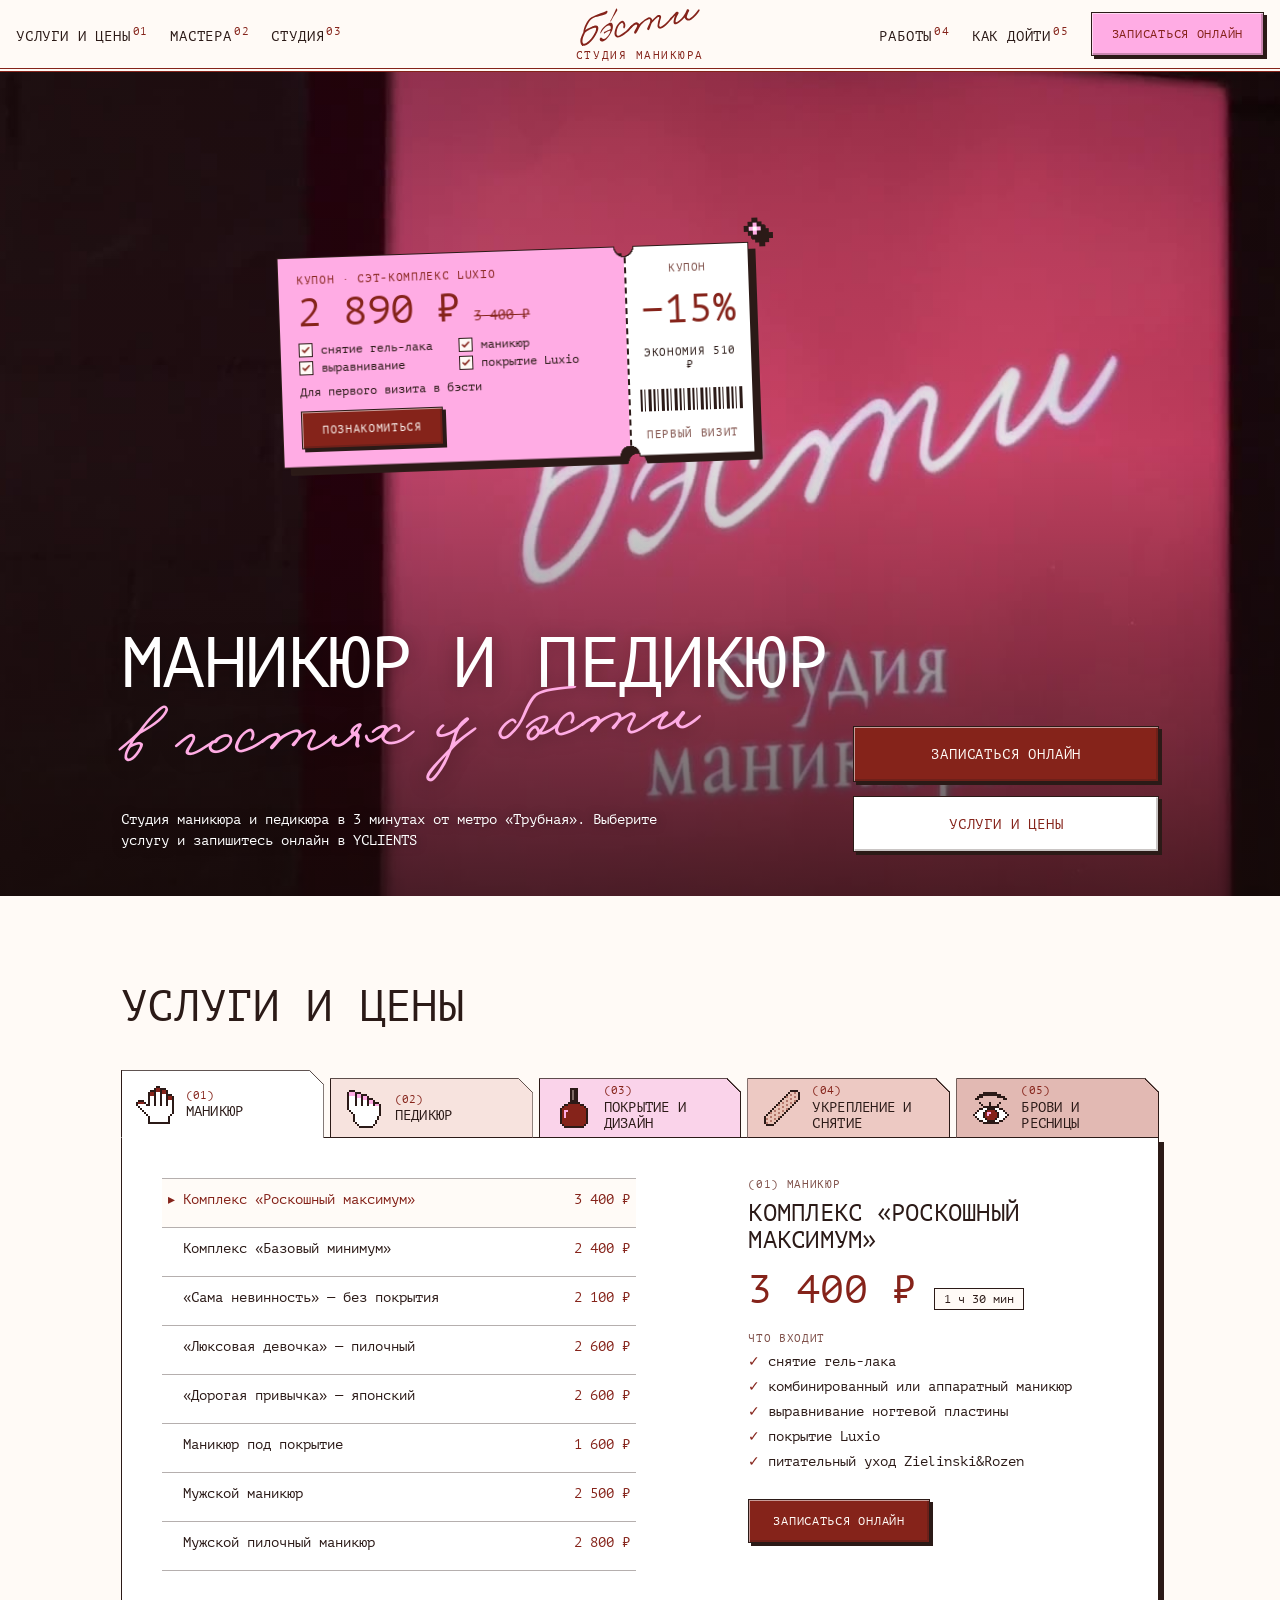
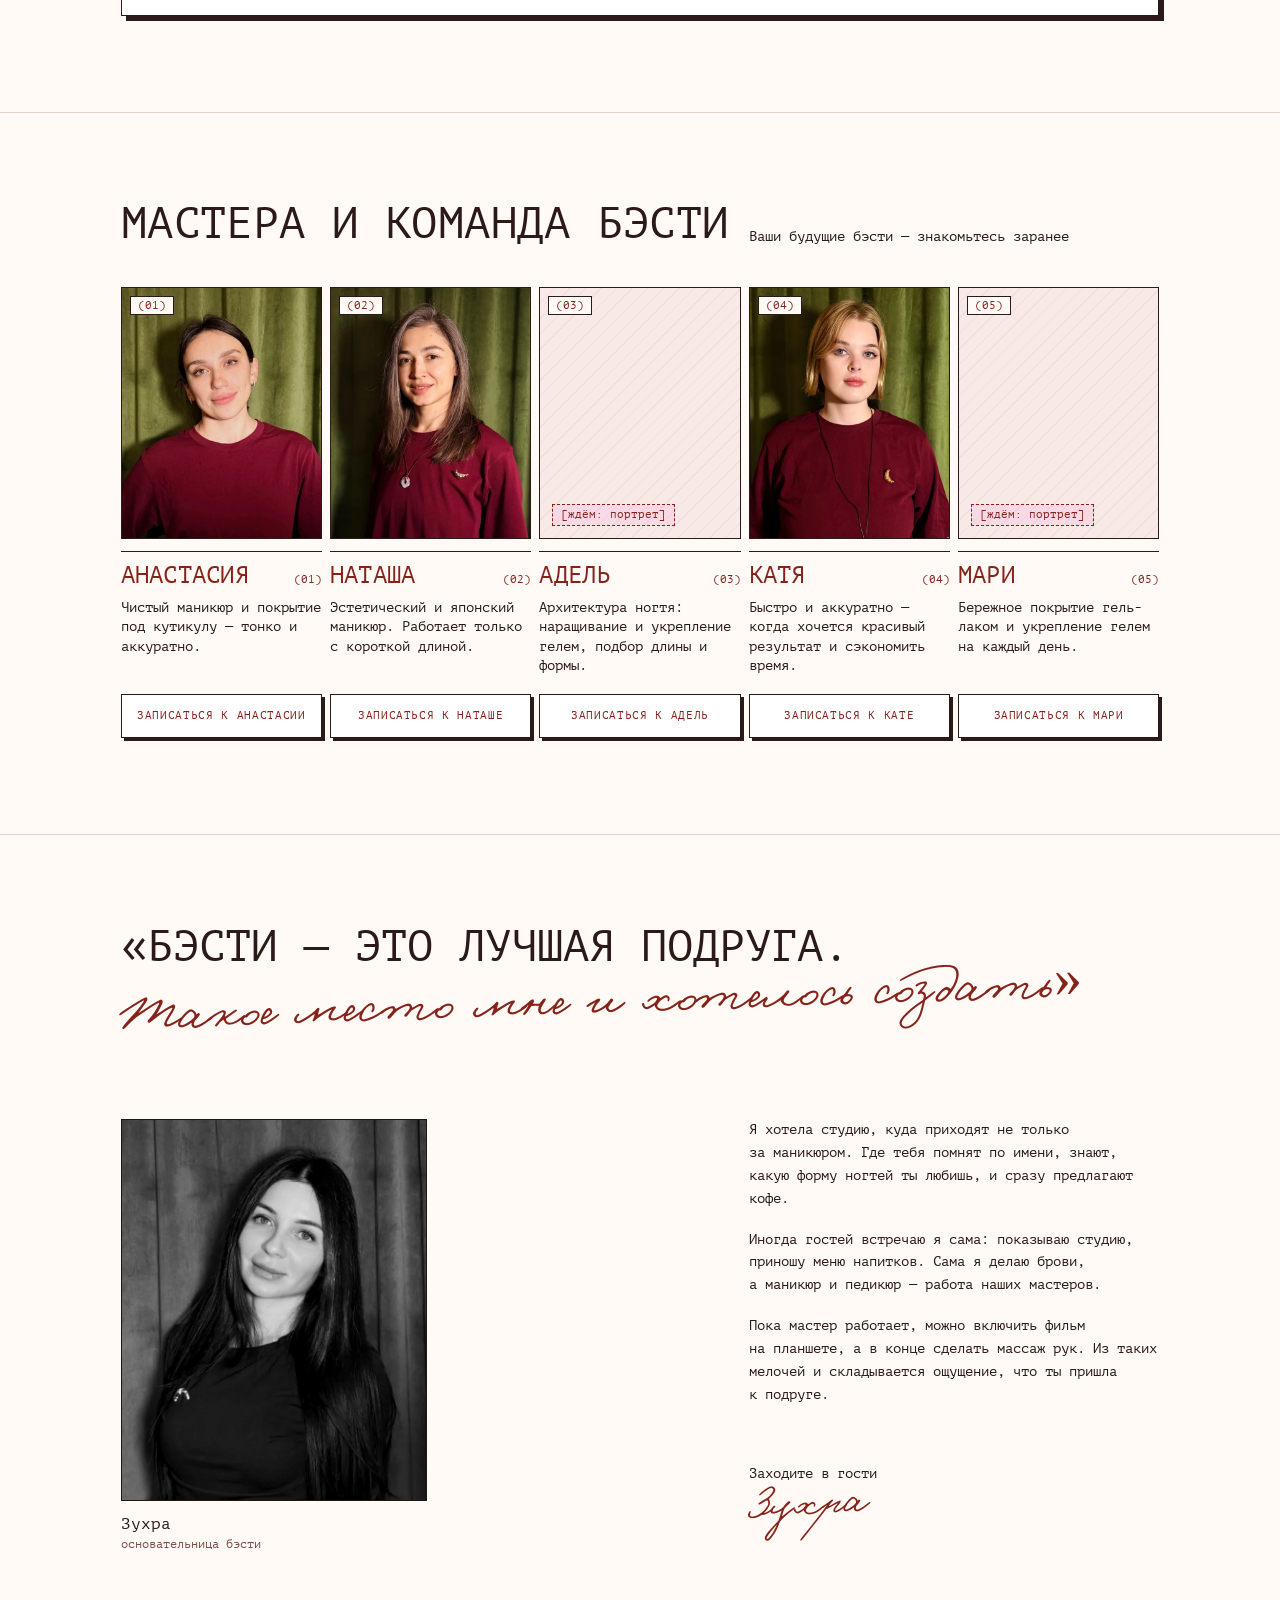
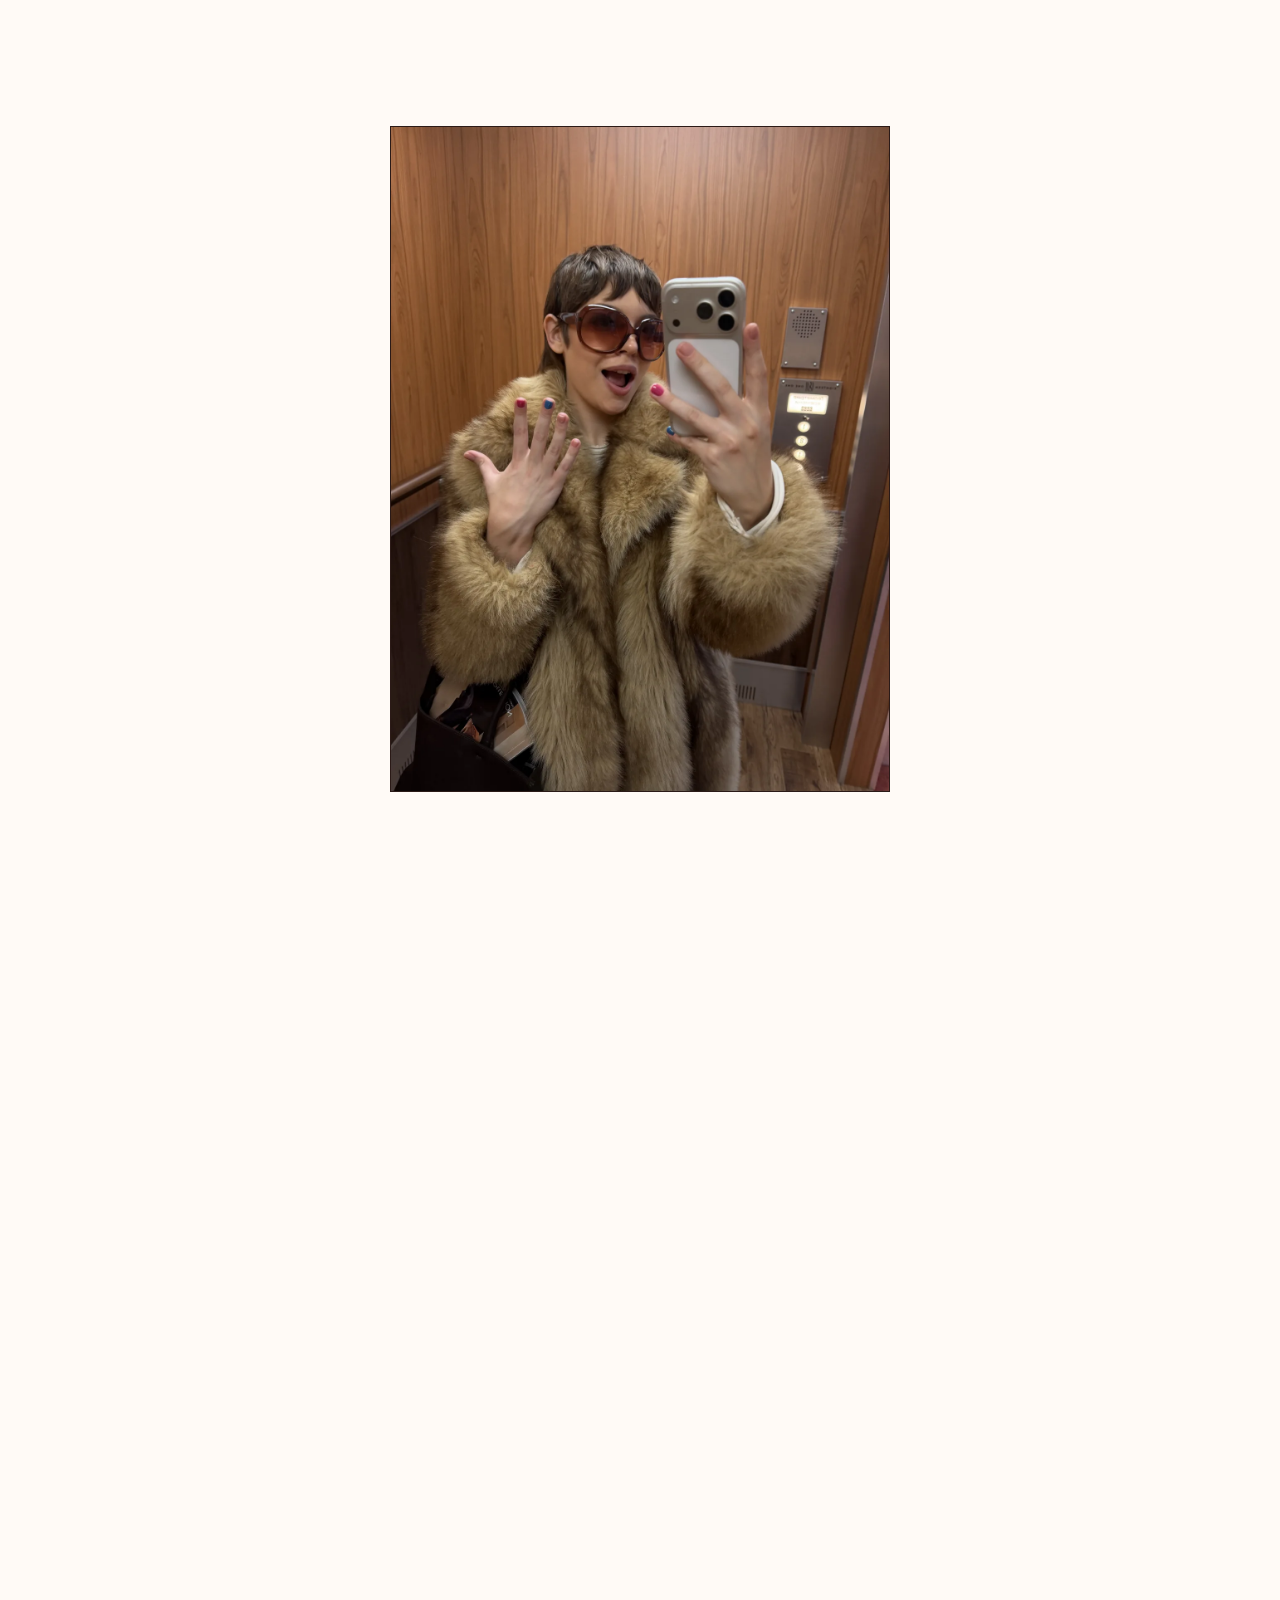
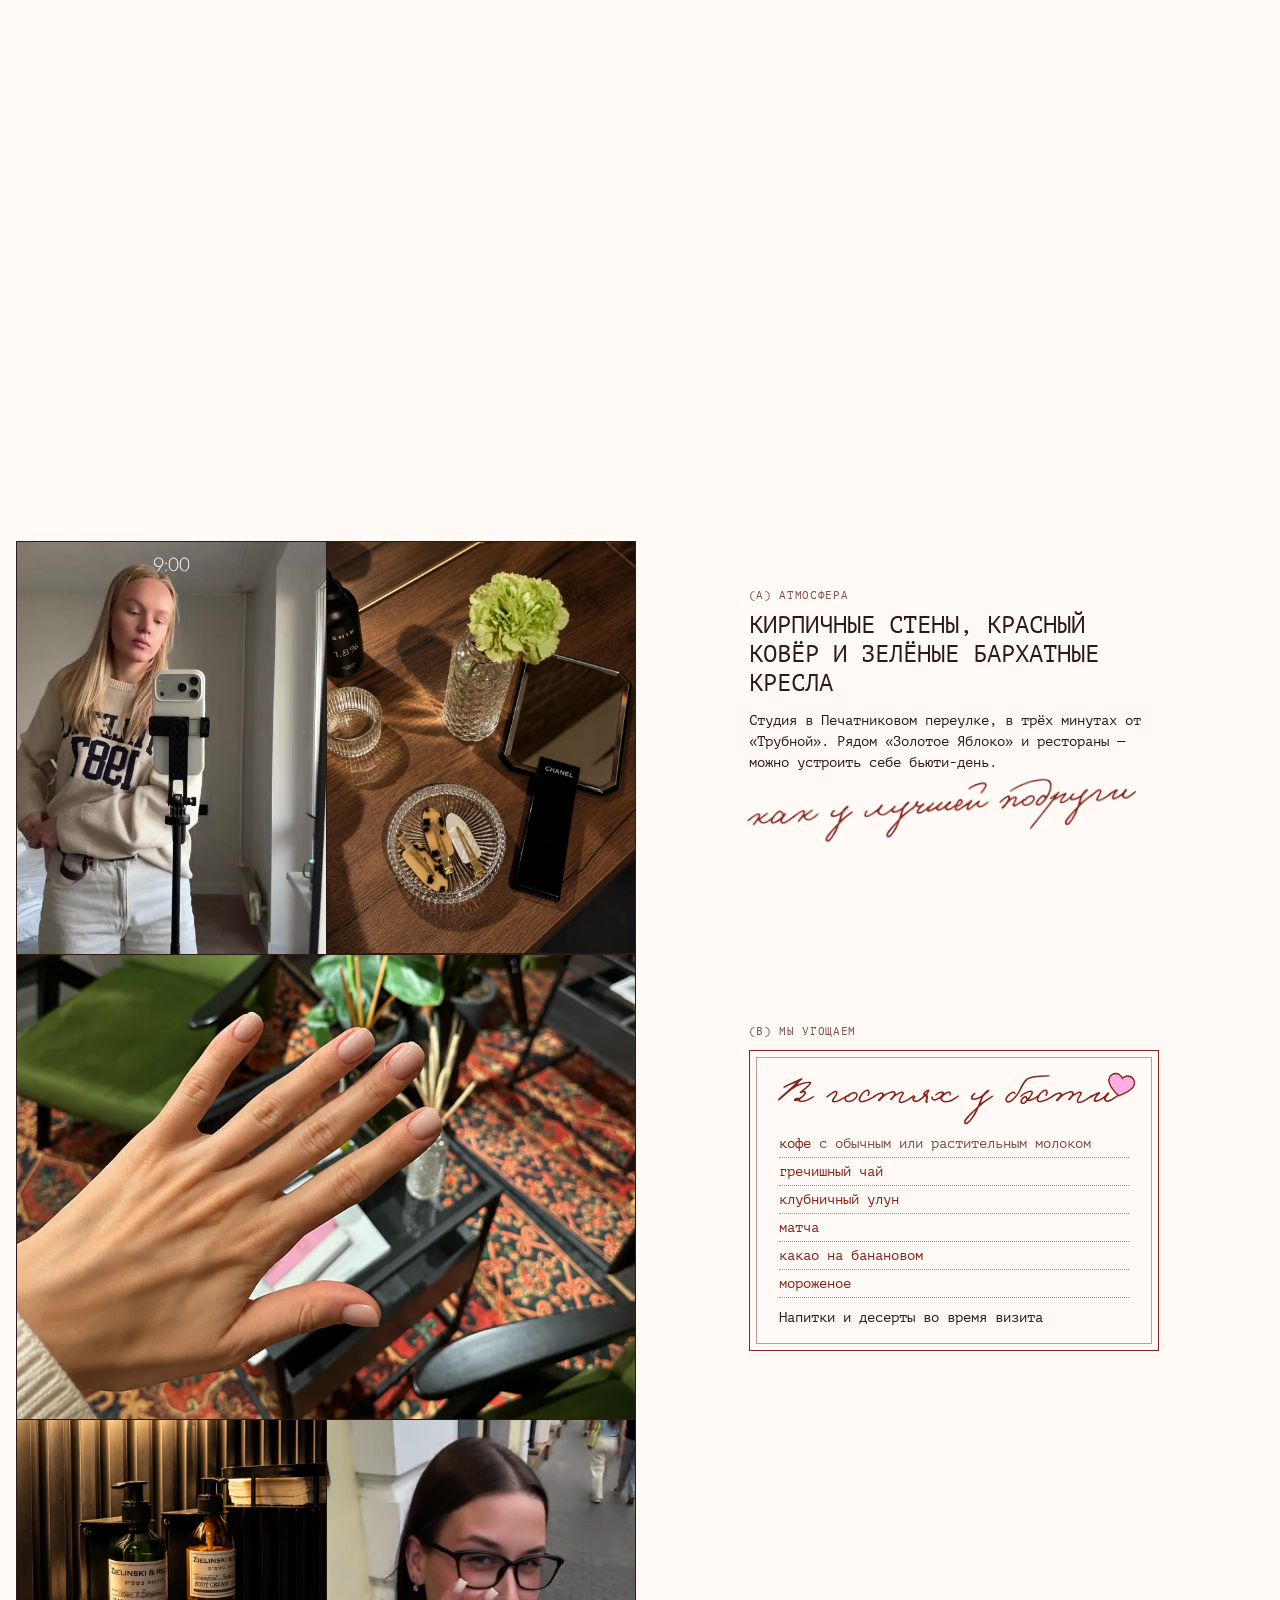
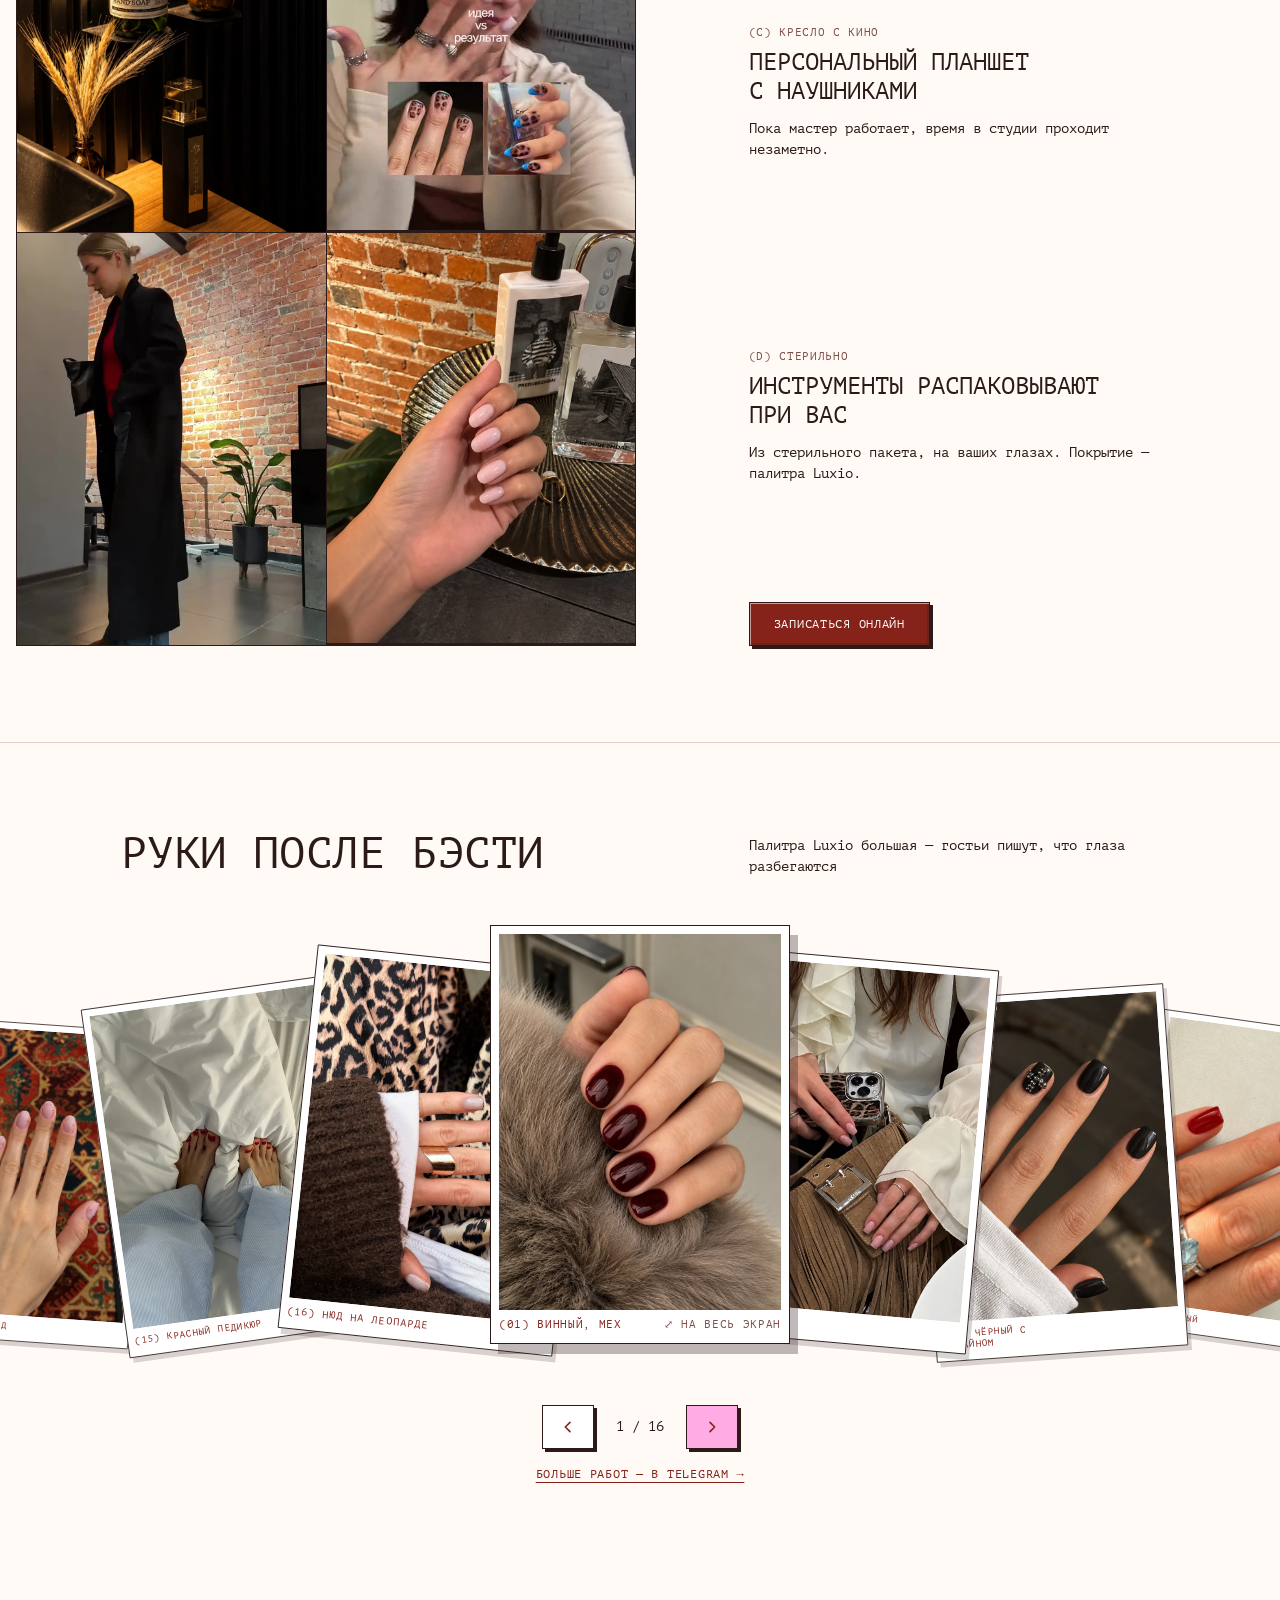
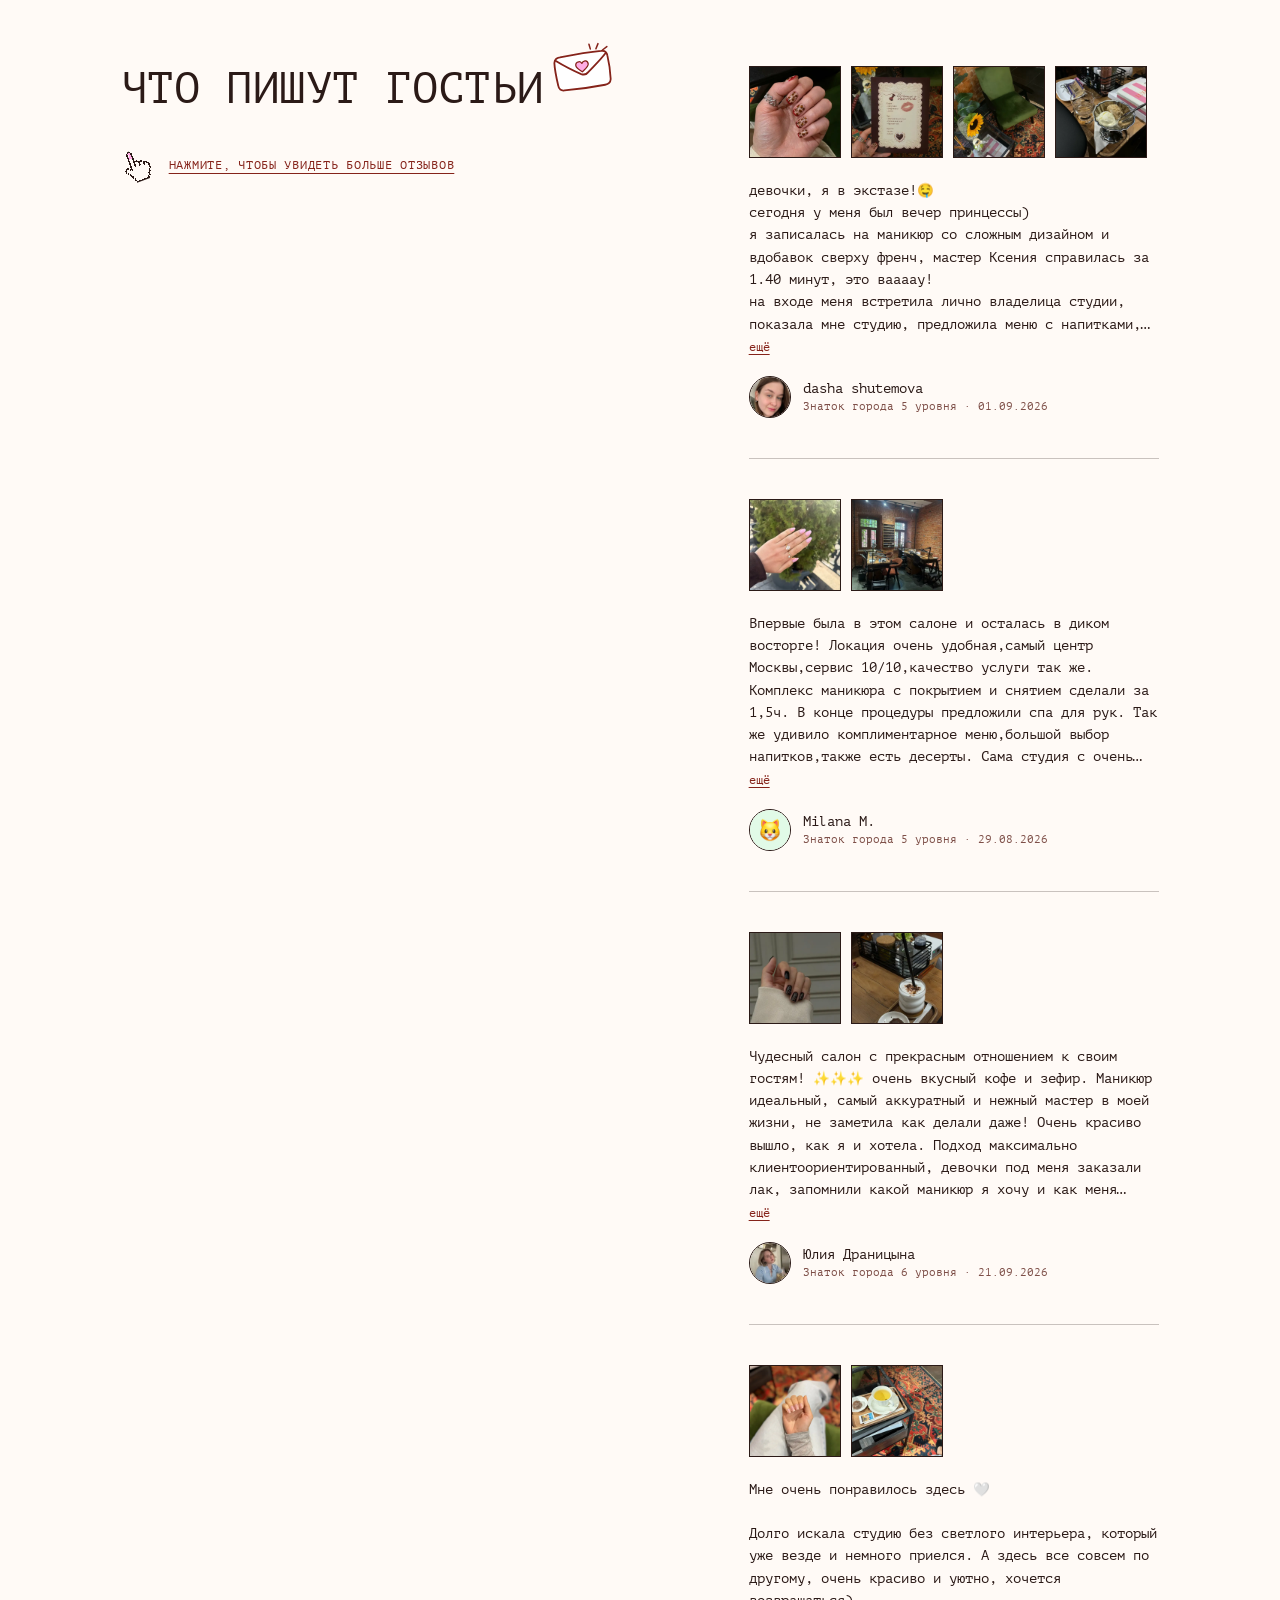
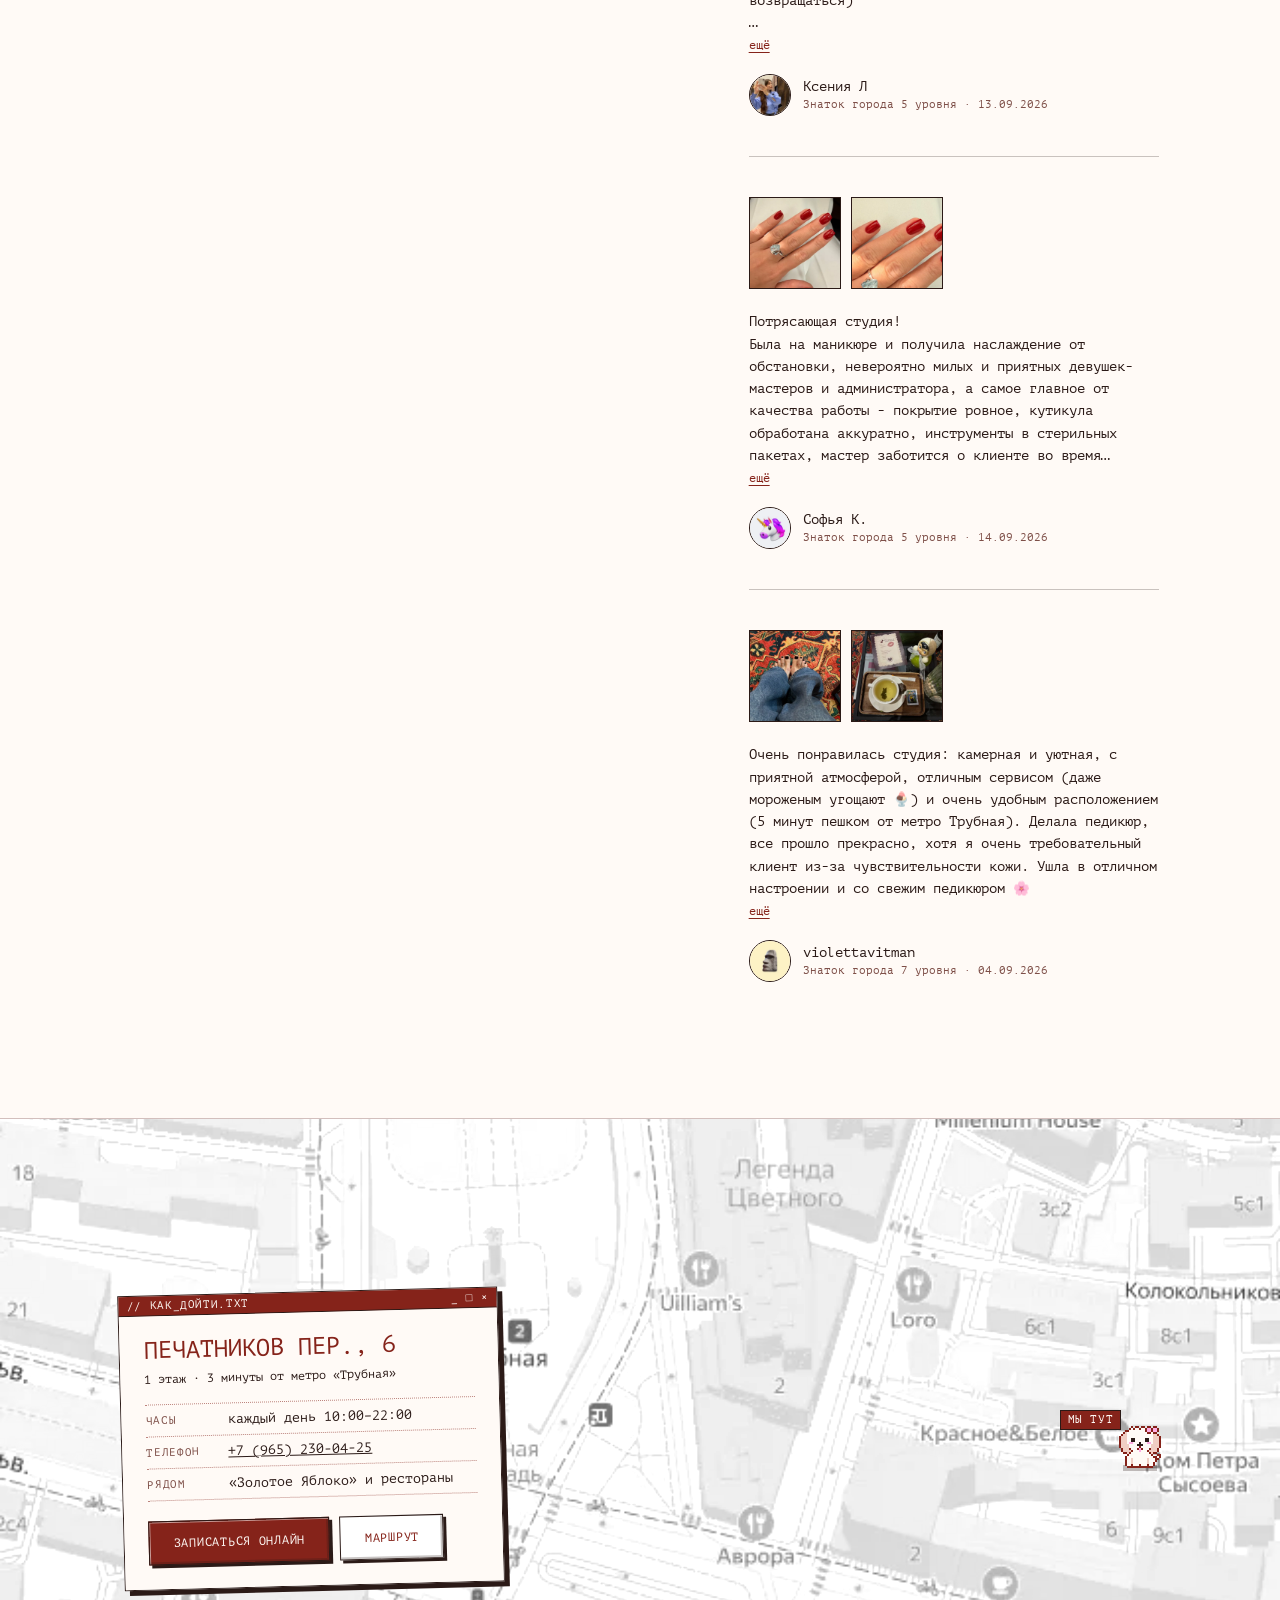
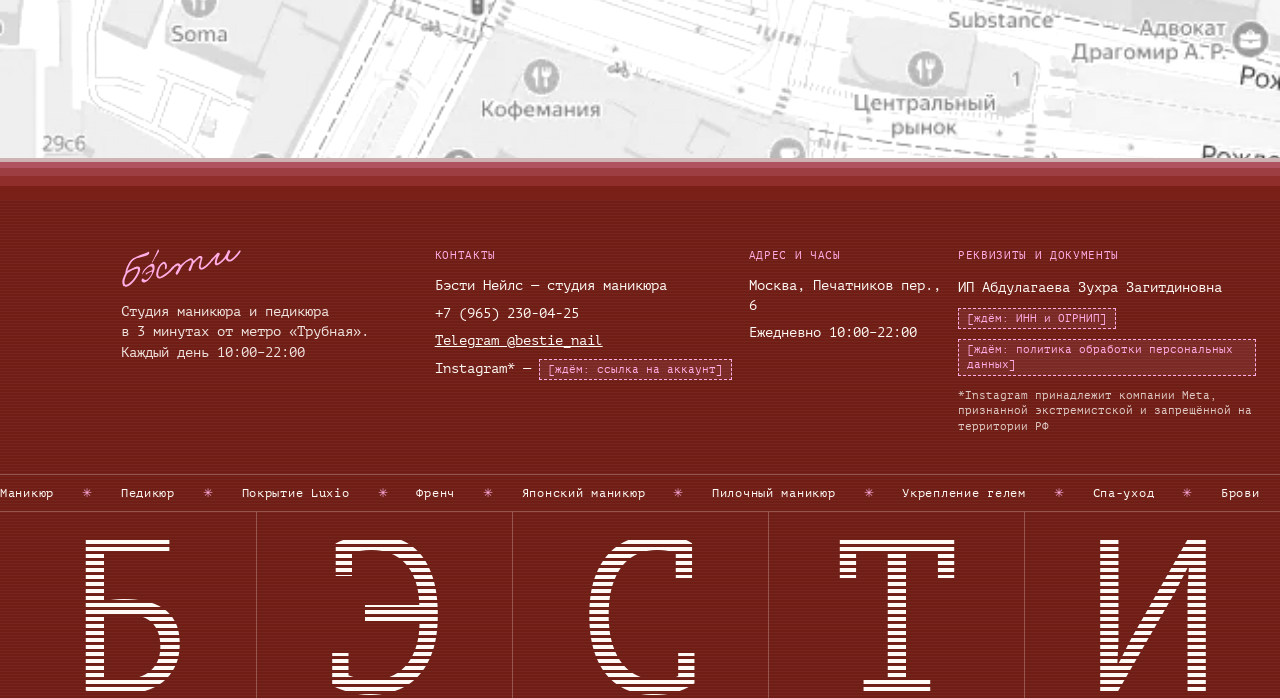
==== index.html @ 7405117d "Телефон: «В гостях у бэсти» по центру фото, без обрезки (v202611040938)" ====
<!doctype html>
<html lang="ru">
<head>
<meta charset="utf-8">
<meta name="viewport" content="width=device-width, initial-scale=1">
<title>Бэсти — студия маникюра у «Трубной»</title>
<meta name="description" content="Маникюр и педикюр в трёх минутах от метро «Трубная», Печатников пер., 6. Каждый день 10:00–22:00. Запись онлайн.">
<meta name="robots" content="noindex, nofollow">
<meta name="theme-color" content="#85231A">
<link rel="icon" href="assets/ui/logo-edinyj-bordo.svg" type="image/svg+xml">
<link rel="preload" href="fonts/pt-mono-400-cyrillic.woff2" as="font" type="font/woff2" crossorigin>
<link rel="stylesheet" href="fonts/fonts.css?v=202611040938">
<link rel="stylesheet" href="css/style.css?v=202611040938">
<link rel="stylesheet" href="css/oblozhki.css?v=202611040938">
<link rel="stylesheet" href="css/shapki.css?v=202611040938">
<link rel="stylesheet" href="css/mastera.css?v=202611040938">
<link rel="stylesheet" href="css/gosti.css?v=202611040938">
<link rel="stylesheet" href="css/raboty-otzyvy.css?v=202611040938">
</head>
<body>

<!-- ШАПКА «вывеска» (выбрана 03.11.2026): разделы по сторонам, логотип по центру — знак «бэсти», подпись «студия маникюра» текстом под ним -->
<div class="top">
  <header class="hd hdc">
    <nav class="hdc__side" aria-label="Разделы"><a href="#price">Услуги и цены<sup>01</sup></a><a href="#team">Мастера<sup>02</sup></a><a href="#studio">Студия<sup>03</sup></a></nav>
    <a class="brand" href="#top" aria-label="Бэсти — студия маникюра, наверх"><img src="assets/ui/logo-znak-bordo.svg" alt="бэсти"><span>студия маникюра</span></a>
    <div class="hdc__side hdc__side--r"><nav aria-label="Разделы, продолжение"><a href="#works">Работы<sup>04</sup></a><a href="#route">Как дойти<sup>05</sup></a></nav><a class="btn btn--pink hdc__cta" href="https://n2379744.yclients.com/" target="_blank" rel="noopener">Записаться<span>&nbsp;онлайн</span></a></div>
    <button class="nav__burger" type="button" aria-expanded="false" aria-controls="mob-menu"><svg aria-hidden="true" width="18" height="12" viewBox="0 0 18 12" shape-rendering="crispEdges"><rect width="18" height="2" fill="currentColor"/><rect y="5" width="18" height="2" fill="currentColor"/><rect y="10" width="18" height="2" fill="currentColor"/></svg><span>Меню</span></button>
  </header>
  <div class="mob" id="mob-menu" hidden>
    <nav aria-label="Разделы страницы">
      <a href="#price">Услуги и цены<span>01</span></a>
      <a href="#team">Мастера<span>02</span></a>
      <a href="#studio">Студия<span>03</span></a>
      <a href="#works">Работы<span>04</span></a>
      <a href="#route">Как дойти<span>05</span></a>
    </nav>
  </div>
</div>

<main>
<!-- (01) ОБЛОЖКА: видео на весь экран, внизу заголовок и кнопки; над заголовком окно-сертификат первого визита, его можно перетаскивать по обложке -->
<section id="top" class="vb vf">
  <video class="vid-fill" poster="assets/video/video-interer-shirokoe-poster.jpg" muted loop playsinline preload="none" aria-label="Видео: студия изнутри"><source src="assets/video/video-interer.mp4" media="(max-width: 900px)"><source src="assets/video/video-interer-shirokoe.mp4"></video>
  <div class="vf__band">
    <div class="vf__brand">
      <!-- купон первого визита как в первой версии: розовый билет с отрывным корешком; перетаскивается по обложке -->
      <aside class="cert" aria-label="Купон для первого визита">
        <button class="kp__close" type="button" aria-label="Закрыть купон">×</button>
        <div class="kp">
          <div class="kp__main">
            <p class="kp__lbl">Купон · сэт-комплекс Luxio</p>
            <p class="kp__price"><span>2 890 ₽</span><span class="sr">вместо</span><s>3 400 ₽</s></p>
            <ul class="kp__list"><li><span class="kp__chk" aria-hidden="true"><svg width="10" height="10" viewBox="0 0 16 16" fill="none"><path d="M3 8l3 3 7-7" stroke="#85231A" stroke-width="2.5" stroke-linecap="round" stroke-linejoin="round"/></svg></span>снятие гель-лака</li><li><span class="kp__chk" aria-hidden="true"><svg width="10" height="10" viewBox="0 0 16 16" fill="none"><path d="M3 8l3 3 7-7" stroke="#85231A" stroke-width="2.5" stroke-linecap="round" stroke-linejoin="round"/></svg></span>маникюр</li><li><span class="kp__chk" aria-hidden="true"><svg width="10" height="10" viewBox="0 0 16 16" fill="none"><path d="M3 8l3 3 7-7" stroke="#85231A" stroke-width="2.5" stroke-linecap="round" stroke-linejoin="round"/></svg></span>выравнивание</li><li><span class="kp__chk" aria-hidden="true"><svg width="10" height="10" viewBox="0 0 16 16" fill="none"><path d="M3 8l3 3 7-7" stroke="#85231A" stroke-width="2.5" stroke-linecap="round" stroke-linejoin="round"/></svg></span>покрытие Luxio</li></ul>
            <p class="kp__for">Для первого визита в бэсти</p>
            <a class="btn kp__btn" href="https://n2379744.yclients.com/" target="_blank" rel="noopener">Познакомиться</a>
          </div>
          <div class="kp__stub cert__grip">
            <p class="kp__s1">Купон</p>
            <p class="kp__pct">−15%</p>
            <p class="kp__s2">экономия 510 ₽</p>
            <span class="kp__bar" aria-hidden="true"></span>
            <p class="kp__s3">первый визит</p>
          </div>
        </div>
        <span class="kp__star" aria-hidden="true"><svg width="20" height="20" viewBox="0 0 5 5" shape-rendering="crispEdges"><rect x="2" y="0" width="1" height="1" fill="#2B1A17"/><rect x="1" y="1" width="1" height="1" fill="#2B1A17"/><rect x="2" y="1" width="1" height="1" fill="#FFACE4"/><rect x="3" y="1" width="1" height="1" fill="#2B1A17"/><rect x="0" y="2" width="1" height="1" fill="#2B1A17"/><rect x="1" y="2" width="1" height="1" fill="#FFACE4"/><rect x="2" y="2" width="1" height="1" fill="#FFFFFF"/><rect x="3" y="2" width="1" height="1" fill="#FFACE4"/><rect x="4" y="2" width="1" height="1" fill="#2B1A17"/><rect x="1" y="3" width="1" height="1" fill="#2B1A17"/><rect x="2" y="3" width="1" height="1" fill="#FFACE4"/><rect x="3" y="3" width="1" height="1" fill="#2B1A17"/><rect x="2" y="4" width="1" height="1" fill="#2B1A17"/></svg></span>
      </aside>
      <!-- заголовок и текст из первой версии; правка клиентки 02.11: «3 минуты от метро «Трубная»» вместо «340 метров» -->
      <h1 class="ttl"><span class="ttl__big">Маникюр и&nbsp;педикюр</span><span class="ttl__hand">в гостях у бэсти</span></h1>
      <p class="vf__lead">Студия маникюра и педикюра в&nbsp;3&nbsp;минутах от&nbsp;метро «Трубная». Выберите услугу и&nbsp;запишитесь онлайн в&nbsp;YCLIENTS</p>
    </div>
    <div class="vf__btns">
      <a class="btn" href="https://n2379744.yclients.com/" target="_blank" rel="noopener">Записаться онлайн</a>
      <a class="btn btn--ghost" href="#price">Услуги и цены</a>
    </div>
  </div>
</section>


<!-- (02) УСЛУГИ И ЦЕНЫ: папки -->
<section id="price" class="section">
  <div class="grid head">
    <h2>Услуги и цены</h2>
  </div>
  <div class="folders">
    <div class="tabs" role="tablist" aria-label="Разделы прайса"></div>
    <div class="panel grid" id="price-panel" role="tabpanel">
      <ul class="plist"></ul>
      <div class="pdetail"></div>
    </div>
  </div>
</section>

<!-- (03) МАСТЕРА: как в первой версии — портреты 4:5 с номером, имя, специализация, кнопка записи. Описания — из онлайн-записи YCLIENTS -->
<section id="team" class="section team">
  <div class="grid head">
    <h2>Мастера и команда бэсти</h2>
    <p class="aside team__lead">Ваши будущие бэсти — знакомьтесь заранее</p>
  </div>
  <div class="tms">
    <article class="tm">
      <div class="tm__photo"><span class="tm__num">(01)</span><img class="tm__img" src="assets/img/master-anastasiya.webp" alt="Анастасия, мастер маникюра и педикюра" loading="lazy"></div>
      <div class="tm__head"><h3>Анастасия</h3><span>(01)</span></div>
      <p class="tm__t">Чистый маникюр и покрытие под кутикулу — тонко и аккуратно.</p>
      <a class="tm__btn" href="https://n2379744.yclients.com/company/2062923/personal/select-master/master-info/2062923/6134247" target="_blank" rel="noopener">Записаться к Анастасии</a>
    </article>
    <article class="tm">
      <div class="tm__photo"><span class="tm__num">(02)</span><img class="tm__img" src="assets/img/master-natasha.webp" alt="Наташа, мастер маникюра и педикюра" loading="lazy"></div>
      <div class="tm__head"><h3>Наташа</h3><span>(02)</span></div>
      <p class="tm__t">Эстетический и японский маникюр. Работает только с короткой длиной.</p>
      <a class="tm__btn" href="https://n2379744.yclients.com/company/2062923/personal/select-master/master-info/2062923/5799996" target="_blank" rel="noopener">Записаться к Наташе</a>
    </article>
    <article class="tm">
      <div class="tm__photo"><span class="tm__num">(03)</span><div class="tm__img tm__img--wait"><span class="wait">[ждём: портрет]</span></div></div>
      <div class="tm__head"><h3>Адель</h3><span>(03)</span></div>
      <p class="tm__t">Архитектура ногтя: наращивание и укрепление гелем, подбор длины и формы.</p>
      <a class="tm__btn" href="https://n2379744.yclients.com/company/2062923/personal/select-master/master-info/2062923/6290514" target="_blank" rel="noopener">Записаться к Адель</a>
    </article>
    <article class="tm">
      <div class="tm__photo"><span class="tm__num">(04)</span><img class="tm__img" src="assets/img/master-katya.webp" alt="Катя, мастер маникюра и педикюра" loading="lazy"></div>
      <div class="tm__head"><h3>Катя</h3><span>(04)</span></div>
      <p class="tm__t">Быстро и аккуратно — когда хочется красивый результат и сэкономить время.</p>
      <a class="tm__btn" href="https://n2379744.yclients.com/company/2062923/personal/select-master/master-info/2062923/5895762" target="_blank" rel="noopener">Записаться к Кате</a>
    </article>
    <article class="tm">
      <div class="tm__photo"><span class="tm__num">(05)</span><div class="tm__img tm__img--wait"><span class="wait">[ждём: портрет]</span></div></div>
      <div class="tm__head"><h3>Мари</h3><span>(05)</span></div>
      <p class="tm__t">Бережное покрытие гель-лаком и укрепление гелем на каждый день.</p>
      <a class="tm__btn" href="https://n2379744.yclients.com/company/2062923/personal/select-master/master-info/2062923/6252479" target="_blank" rel="noopener">Записаться к Мари</a>
    </article>
  </div>
</section>

<!-- (03a) ОСНОВАТЕЛЬНИЦА (выбрано 04.11): большая цитата сверху + структура «портрет слева, текст справа». Текст — черновик по фактам студии и отзывам; согласовать с Зухрой до запуска -->
<section id="founder" class="section fnd">
  <p class="fc__q">«Бэсти — это лучшая подруга. <span class="hand">Такое место мне и&nbsp;хотелось создать»</span></p>
  <div class="fnd__row">
    <figure class="fnd__ph2"><img src="assets/img/osnovatelnica-zuhra.webp" alt="Зухра, основательница студии бэсти" loading="lazy"><figcaption><b>Зухра</b><span>основательница бэсти</span></figcaption></figure>
    <div class="fnd__txt2">
      <p>Я хотела студию, куда приходят не только за&nbsp;маникюром. Где тебя помнят по&nbsp;имени, знают, какую форму ногтей ты любишь, и&nbsp;сразу предлагают кофе.</p>
      <p>Иногда гостей встречаю я сама: показываю студию, приношу меню напитков. Сама я делаю брови, а&nbsp;маникюр и&nbsp;педикюр — работа наших мастеров.</p>
      <p>Пока мастер работает, можно включить фильм на&nbsp;планшете, а&nbsp;в&nbsp;конце сделать массаж рук. Из&nbsp;таких мелочей и&nbsp;складывается ощущение, что ты пришла к&nbsp;подруге.</p>
      <p class="fnd__end">Заходите в гости</p>
      <p class="hand fnd__sign">Зухра</p>
    </div>
  </div>
</section>

<!-- (04) В ГОСТЯХ У БЭСТИ: заставка — при прокрутке слова съезжаются к фото с двух сторон; ниже лента кадров слева и текст лесенкой справа (вариант «лента», выбран 03.11) -->
<section id="studio" class="gosti">
  <div class="gintro">
    <div class="gintro__stick">
      <img class="gintro__img" src="assets/img/gosti-gostya-lift.webp" alt="Гостья бэсти показывает разноцветный маникюр">
      <h2 class="gintro__ttl"><span class="gintro__l">В гостях</span><span class="gintro__r">у бэсти</span></h2>
    </div>
  </div>

  <div class="section gosti__body">
    <div class="ga">
      <div class="ga__m ga__m--1"><figure><video src="assets/video/video-den-v-studii.mp4" poster="assets/video/video-den-v-studii-poster.jpg" muted loop playsinline preload="none" aria-label="Видео: утро в студии"></video></figure><figure><img src="assets/img/gosti-stolik-cvety.webp" alt="Столик в студии с цветами" loading="lazy"></figure></div>
      <div class="ga__t ga__t--1">
        <p class="label">(a) атмосфера</p>
        <p class="ga__h">Кирпичные стены, красный ковёр и&nbsp;зелёные бархатные кресла</p>
        <p class="ga__p">Студия в Печатниковом переулке, в трёх минутах от «Трубной». Рядом «Золотое Яблоко» и рестораны — можно устроить себе бьюти-день.</p>
        <p class="hand ga__note">как у лучшей подруги</p>
      </div>
      <div class="ga__m ga__m--2"><figure class="ga__wide"><img src="assets/img/gosti-zelyonye-kresla-4x3.webp" alt="Зелёные бархатные кресла и ковёр в студии" loading="lazy"></figure></div>
      <div class="ga__t ga__t--2">
        <p class="label">(b) мы угощаем</p>
        <!-- меню напитков как в первой версии: двойная рамка, название от руки, список с пунктиром -->
        <div class="dmenu"><div class="dmenu__in">
          <svg class="dmenu__heart" aria-hidden="true" width="28" height="26" viewBox="0 0 24 22" fill="none"><path d="M12 20.5s-8-4.9-10.4-9.6A5.6 5.6 0 0 1 12 5.2a5.6 5.6 0 0 1 10.4 5.7C20 15.6 12 20.5 12 20.5z" fill="#FFACE4" stroke="#85231A" stroke-width="1.2"/></svg>
          <p class="dmenu__ttl">В гостях у бэсти</p>
          <ul class="dmenu__list">
            <li><span>кофе</span><small>с обычным или растительным молоком</small></li>
            <li>гречишный чай</li>
            <li>клубничный улун</li>
            <li>матча</li>
            <li>какао на банановом</li>
            <li>мороженое</li>
          </ul>
          <p class="dmenu__note">Напитки и десерты во время визита</p>
        </div></div>
      </div>
      <div class="ga__m ga__m--3"><figure><img src="assets/img/gosti-polka.webp" alt="Полка с уходом в студии" loading="lazy"></figure><figure><video src="assets/video/video-process.mp4" poster="assets/video/video-process-poster.jpg" muted loop playsinline preload="none" aria-label="Видео: мастер делает маникюр"></video></figure></div>
      <div class="ga__t ga__t--3">
        <p class="label">(c) кресло с кино</p>
        <p class="ga__h">Персональный планшет с&nbsp;наушниками</p>
        <p class="ga__p">Пока мастер работает, время в студии проходит незаметно.</p>
      </div>
      <div class="ga__m ga__m--4"><figure><video src="assets/video/video-polki-luxio.mp4" poster="assets/video/video-polki-luxio-poster.jpg" muted loop playsinline preload="none" aria-label="Видео: полки с лаками Luxio"></video></figure><figure><img src="assets/img/gosti-flakon-kirpich.webp" alt="Маникюр на фоне кирпичной стены" loading="lazy"></figure></div>
      <div class="ga__t ga__t--4">
        <p class="label">(d) стерильно</p>
        <p class="ga__h">Инструменты распаковывают при&nbsp;вас</p>
        <p class="ga__p">Из стерильного пакета, на ваших глазах. Покрытие — палитра Luxio.</p>
        <a class="btn" href="https://n2379744.yclients.com/" target="_blank" rel="noopener">Записаться онлайн</a>
      </div>
    </div>

  </div>
</section>

<!-- (05) РАБОТЫ: как в первой версии — веер карточек, листается кнопками и свайпом, средняя открывается на весь экран (вырастает из своей карточки). 16 работ с Диска клиента, без повторов -->
<section id="works" class="section works2">
  <div class="grid head">
    <h2>Руки после бэсти</h2>
    <p class="aside">Палитра Luxio большая — гостьи пишут, что глаза разбегаются</p>
  </div>
  <div class="pile" aria-label="Работы мастеров — листайте свайпом">
    <button class="pc" type="button" data-i="0"><span class="pc__ph"><img src="assets/img/raboty/01-bordo-meh.webp" alt="Винный маникюр на фоне меха" loading="lazy"></span><span class="pc__cap"><span>(01) винный, мех</span><span class="pc__note">⤢ на весь экран</span></span></button>
    <button class="pc" type="button" data-i="1"><span class="pc__ph"><img src="assets/img/raboty/02-nyud-sumka.webp" alt="Нюдовый маникюр, руки на сумке с бахромой" loading="lazy"></span><span class="pc__cap"><span>(02) нюд</span><span class="pc__note">⤢ на весь экран</span></span></button>
    <button class="pc" type="button" data-i="2"><span class="pc__ph"><img src="assets/img/raboty/03-chernyj-dizajn.webp" alt="Чёрный маникюр с дизайном, Luxio Nightfall" loading="lazy"></span><span class="pc__cap"><span>(03) чёрный с дизайном</span><span class="pc__note">⤢ на весь экран</span></span></button>
    <button class="pc" type="button" data-i="3"><span class="pc__ph"><img src="assets/img/raboty/04-krasnyj-kolco.webp" alt="Красный маникюр и кольцо с камнем" loading="lazy"></span><span class="pc__cap"><span>(04) красный</span><span class="pc__note">⤢ на весь экран</span></span></button>
    <button class="pc" type="button" data-i="4"><span class="pc__ph"><img src="assets/img/raboty/05-poloski.webp" alt="Маникюр с полосками и кольцо-печатка" loading="lazy"></span><span class="pc__cap"><span>(05) полоски</span><span class="pc__note">⤢ на весь экран</span></span></button>
    <button class="pc" type="button" data-i="5"><span class="pc__ph"><img src="assets/img/raboty/06-rozovyj-ochki.webp" alt="Розовый маникюр, солнечные очки" loading="lazy"></span><span class="pc__cap"><span>(06) розовый</span><span class="pc__note">⤢ на весь экран</span></span></button>
    <button class="pc" type="button" data-i="6"><span class="pc__ph"><img src="assets/img/raboty/07-lavandovyj.webp" alt="Лавандовый маникюр, стакан воды" loading="lazy"></span><span class="pc__cap"><span>(07) лавандовый</span><span class="pc__note">⤢ на весь экран</span></span></button>
    <button class="pc" type="button" data-i="7"><span class="pc__ph"><img src="assets/img/raboty/08-bordo-molniya.webp" alt="Бордовый маникюр на красном фоне" loading="lazy"></span><span class="pc__cap"><span>(08) бордо</span><span class="pc__note">⤢ на весь экран</span></span></button>
    <button class="pc" type="button" data-i="8"><span class="pc__ph"><img src="assets/img/raboty/09-pedikyur-dizajn.webp" alt="Педикюр с дизайном" loading="lazy"></span><span class="pc__cap"><span>(09) педикюр с дизайном</span><span class="pc__note">⤢ на весь экран</span></span></button>
    <button class="pc" type="button" data-i="9"><span class="pc__ph"><img src="assets/img/raboty/10-nyud-kofe.webp" alt="Нюдовый маникюр Luxio Haven со стаканом кофе" loading="lazy"></span><span class="pc__cap"><span>(10) нюд Luxio Haven</span><span class="pc__note">⤢ на весь экран</span></span></button>
    <button class="pc" type="button" data-i="10"><span class="pc__ph"><img src="assets/img/raboty/11-temnyj-mashina.webp" alt="Тёмный маникюр в салоне машины" loading="lazy"></span><span class="pc__cap"><span>(11) тёмный</span><span class="pc__note">⤢ на весь экран</span></span></button>
    <button class="pc" type="button" data-i="11"><span class="pc__ph"><img src="assets/img/raboty/12-rozovyj-flakon.webp" alt="Розовый нюдовый маникюр и флакон духов" loading="lazy"></span><span class="pc__cap"><span>(12) розовый нюд</span><span class="pc__note">⤢ на весь экран</span></span></button>
    <button class="pc" type="button" data-i="12"><span class="pc__ph"><img src="assets/img/raboty/13-bordo-listya.webp" alt="Бордовый маникюр на фоне жёлтых листьев" loading="lazy"></span><span class="pc__cap"><span>(13) бордо, осень</span><span class="pc__note">⤢ на весь экран</span></span></button>
    <button class="pc" type="button" data-i="13"><span class="pc__ph"><img src="assets/img/raboty/14-molochnyj-kovyor.webp" alt="Молочный нюдовый маникюр на фоне ковра" loading="lazy"></span><span class="pc__cap"><span>(14) молочный нюд</span><span class="pc__note">⤢ на весь экран</span></span></button>
    <button class="pc" type="button" data-i="14"><span class="pc__ph"><img src="assets/img/raboty/15-pedikyur-krasnyj.webp" alt="Красный педикюр" loading="lazy"></span><span class="pc__cap"><span>(15) красный педикюр</span><span class="pc__note">⤢ на весь экран</span></span></button>
    <button class="pc" type="button" data-i="15"><span class="pc__ph"><img src="assets/img/raboty/16-nyud-leopard.webp" alt="Нюдовый маникюр на леопардовом принте" loading="lazy"></span><span class="pc__cap"><span>(16) нюд на леопарде</span><span class="pc__note">⤢ на весь экран</span></span></button>
  </div>
  <div class="pile__nav">
    <button class="pile__btn" type="button" data-d="-1" aria-label="Предыдущая работа"><svg aria-hidden="true" width="16" height="16" viewBox="0 0 24 24" fill="none"><path d="M15 5l-7 7 7 7" stroke="#85231A" stroke-width="2.4" stroke-linecap="round" stroke-linejoin="round"/></svg></button>
    <span class="pile__n"><b>1</b> / 16</span>
    <button class="pile__btn pile__btn--next" type="button" data-d="1" aria-label="Следующая работа"><svg aria-hidden="true" width="16" height="16" viewBox="0 0 24 24" fill="none"><path d="M9 5l7 7-7 7" stroke="#85231A" stroke-width="2.4" stroke-linecap="round" stroke-linejoin="round"/></svg></button>
  </div>
  <a class="works2__tg" href="https://t.me/bestie_nail" target="_blank" rel="noopener">Больше работ — в Telegram →</a>
  <div class="lb" hidden><figure class="lb__card"><img alt=""><figcaption></figcaption></figure><button class="lb__close" type="button" aria-label="Закрыть">×</button></div>
</section>

<!-- (06) ОТЗЫВЫ: выбран вариант A (04.11) — заголовок и рейтинг закреплены слева, отзывы с фото гостей справа. Иконка — своя: письмо с сердечком. Тексты и фото — Яндекс Карты, выгрузка 04.11.2026 -->
<section id="reviews" class="section rv2">
  <div class="rvx rvx--a">
    <div class="rva__side"><div class="rva__stick"><h2>Что пишут <span class="nowrap">гостьи<svg class="hd-ico" aria-hidden="true" width="92" height="74" viewBox="0 0 92 74" fill="none"><path d="M8 22c1-5 4-7 9-7 18-1 40-2 60-1 5 0 8 3 8 8 1 11 1 23 0 34-1 5-4 7-9 7-19 1-40 1-59 0-5 0-8-3-8-8-1-11-2-22-1-33z" fill="#FFFFFF" stroke="#85231A" stroke-width="2.6" stroke-linejoin="round"/><path d="M10 19c11 9 22 17 34 24 4 2 7 2 10-1 10-8 20-15 29-24" stroke="#85231A" stroke-width="2.6" stroke-linecap="round" stroke-linejoin="round"/><path d="M46 40c-3-3-8-6-8-10 0-3 2-5 5-5 2 0 3 1 4 3 1-2 3-3 5-3 3 0 4 3 4 5 0 4-6 7-10 10z" fill="#FFACE4" stroke="#85231A" stroke-width="1.8" stroke-linejoin="round"/><path d="M70 10l4-7M79 13l7-4M62 9l-1-7" stroke="#85231A" stroke-width="2.2" stroke-linecap="round"/></svg></span></h2><a class="rv2__all" href="https://yandex.ru/maps/org/besti_neyls/87489915348/reviews/" target="_blank" rel="noopener"><img src="assets/ui/cursor-nail-sm.png" alt=""><span>Нажмите, чтобы увидеть больше отзывов</span></a></div></div>
    <div class="rva__list"><figure class="rvm rva__item"><div class="rvm__ph"><img src="assets/img/otzyvy/dasha-1.webp" alt="Фото из отзыва dasha shutemova" loading="lazy"><img src="assets/img/otzyvy/dasha-2.webp" alt="Фото из отзыва dasha shutemova" loading="lazy"><img src="assets/img/otzyvy/dasha-3.webp" alt="Фото из отзыва dasha shutemova" loading="lazy"><img src="assets/img/otzyvy/dasha-4.webp" alt="Фото из отзыва dasha shutemova" loading="lazy"></div><blockquote class="rvm__t">девочки, я в экстазе!🤤<br>сегодня у меня был вечер принцессы)<br>я записалась на маникюр со сложным дизайном и вдобавок сверху френч, мастер Ксения справилась за 1.40 минут, это ваааау!<br>на входе меня встретила лично владелица студии, показала мне студию, предложила меню с напитками, ещё и мороженым угостила! и все это комплиментом🥹 а какая милая!<br><br>отдельно отмечу интерьер и дизайн студии: уже надоели бежевые минималистичные пространства, а здесь яркие детали, зеленые кресла, ковер на полу и кирпичные стены😍<br>по телевизору идут всеми нами любимые фильмы! <br><br>перед уходом мне предложили массаж рук специальной перчаткой, я такого ещё нигде не видела, это удивительно, но очень приятно и как же расслабляет)<br>еще подарили бальзамчик для губ и стикеры, мой внутренний ребенок ликует<br>я вернусь еще много раз, ради наслаждения❤️</blockquote><button class="rvm__more" type="button" hidden>ещё</button><figcaption><span class="rvm__ava"><img src="assets/img/dasha.jpg" alt=""></span><span><b>dasha shutemova</b><small>Знаток города 5 уровня · 01.09.2026</small></span></figcaption></figure><figure class="rvm rva__item"><div class="rvm__ph"><img src="assets/img/otzyvy/milana-1.webp" alt="Фото из отзыва Milana M." loading="lazy"><img src="assets/img/otzyvy/milana-2.webp" alt="Фото из отзыва Milana M." loading="lazy"></div><blockquote class="rvm__t">Впервые была в этом салоне и осталась в диком восторге! Локация очень удобная,самый центр Москвы,сервис 10/10,качество услуги так же. Комплекс маникюра с покрытием и снятием сделали за 1,5ч. В конце процедуры предложили спа для рук. Так же удивило комплиментарное меню,большой выбор напитков,также есть десерты. Сама студия с очень уютным дизайном в стиле лофт. Обязательно буду советовать подругам !</blockquote><button class="rvm__more" type="button" hidden>ещё</button><figcaption><span class="rvm__ava"><img src="assets/img/milana.jpg" alt=""></span><span><b>Milana M.</b><small>Знаток города 5 уровня · 29.08.2026</small></span></figcaption></figure><figure class="rvm rva__item"><div class="rvm__ph"><img src="assets/img/otzyvy/yuliya-1.webp" alt="Фото из отзыва Юлия Драницына" loading="lazy"><img src="assets/img/otzyvy/yuliya-2.webp" alt="Фото из отзыва Юлия Драницына" loading="lazy"></div><blockquote class="rvm__t">Чудесный салон с прекрасным отношением к своим гостям! ✨✨✨ очень вкусный кофе и зефир. Маникюр идеальный, самый аккуратный и нежный мастер в моей жизни, не заметила как делали даже! Очень красиво вышло, как я и хотела. Подход максимально клиентоориентированный, девочки под меня заказали лак, запомнили какой маникюр я хочу и как меня зовут. Очень приятно ❣️❣️❣️</blockquote><button class="rvm__more" type="button" hidden>ещё</button><figcaption><span class="rvm__ava"><img src="assets/img/otzyvy/ava-yuliya.webp" alt=""></span><span><b>Юлия Драницына</b><small>Знаток города 6 уровня · 21.09.2026</small></span></figcaption></figure><figure class="rvm rva__item"><div class="rvm__ph"><img src="assets/img/otzyvy/kseniya-l-1.webp" alt="Фото из отзыва Ксения Л" loading="lazy"><img src="assets/img/otzyvy/kseniya-l-2.webp" alt="Фото из отзыва Ксения Л" loading="lazy"></div><blockquote class="rvm__t">Мне очень понравилось здесь 🤍<br><br>Долго искала студию без светлого интерьера, который уже везде и немного приелся. А здесь все совсем по другому, очень красиво и уютно, хочется возвращаться)<br><br>Отдельно хочу отметить администратора! Безумно классная девушка, видно, что правда любит свое дело и заботится о гостях. Чай нальют, перчатку для массажа рук бесплатно дадут, в общем, сделают все для вашего комфорта 😅<br><br>В этот раз решила сделать лечебный маникюр, потому что ногти уже очень просили снять покрытие<br><br>Желаю студии процветания и побольше классных клиентов))</blockquote><button class="rvm__more" type="button" hidden>ещё</button><figcaption><span class="rvm__ava"><img src="assets/img/otzyvy/ava-kseniya-l.webp" alt=""></span><span><b>Ксения Л</b><small>Знаток города 5 уровня · 13.09.2026</small></span></figcaption></figure><figure class="rvm rva__item"><div class="rvm__ph"><img src="assets/img/otzyvy/sofya-1.webp" alt="Фото из отзыва Софья К." loading="lazy"><img src="assets/img/otzyvy/sofya-2.webp" alt="Фото из отзыва Софья К." loading="lazy"></div><blockquote class="rvm__t">Потрясающая студия! <br>Была на маникюре и получила наслаждение от обстановки, невероятно милых и приятных девушек-мастеров и администратора, а самое главное от качества работы - покрытие ровное, кутикула обработана аккуратно, инструменты в стерильных пакетах, мастер заботится о клиенте во время процедуры. В завершении предложили сделать массаж рук специальным массажером - очень приятно от такого сервиса. <br>Также могу отметить что администратор несколько раз предлагала напитки чай, кофе (молоко есть как обычное, так и растительное). <br>Студия превзошла все ожидания🤍</blockquote><button class="rvm__more" type="button" hidden>ещё</button><figcaption><span class="rvm__ava"><img src="assets/img/otzyvy/ava-sofya.webp" alt=""></span><span><b>Софья К.</b><small>Знаток города 5 уровня · 14.09.2026</small></span></figcaption></figure><figure class="rvm rva__item"><div class="rvm__ph"><img src="assets/img/otzyvy/violetta-1.webp" alt="Фото из отзыва violettavitman" loading="lazy"><img src="assets/img/otzyvy/violetta-2.webp" alt="Фото из отзыва violettavitman" loading="lazy"></div><blockquote class="rvm__t">Очень понравилась студия: камерная и уютная, с приятной атмосферой, отличным сервисом (даже мороженым угощают 🍨) и очень удобным расположением (5 минут пешком от метро Трубная). Делала педикюр, все прошло прекрасно, хотя я очень требовательный клиент из-за чувствительности кожи. Ушла в отличном настроении и со свежим педикюром 🌸</blockquote><button class="rvm__more" type="button" hidden>ещё</button><figcaption><span class="rvm__ava"><img src="assets/img/otzyvy/ava-violetta.webp" alt=""></span><span><b>violettavitman</b><small>Знаток города 7 уровня · 04.09.2026</small></span></figcaption></figure></div>
  </div>
</section>

<!-- (07) КАК ДОЙТИ -->
<!-- (07) КАК ДОЙТИ: как у MECCA — настоящая чёрно-белая карта на всю ширину, поверх неё окно «как_дойти.txt» (выбрано 04.11) -->
<section id="route" class="route2">
  <!-- настоящая карта: Яндекс Карты JS API 2.1 (js/karta.js), чёрно-белая подложка, своя метка. Пока API не загрузился или без JS — статичная картинка -->
  <div class="route2__map" id="ymap" data-lat="55.767309" data-lon="37.62539">
    <a class="route2__static" href="https://yandex.ru/maps/org/besti_neyls/87489915348/" target="_blank" rel="noopener" aria-label="Открыть Бэсти Нейлс в Яндекс Картах">
      <span class="map__img"><img src="assets/ui/karta-trubnaya-bez-metki.webp" alt="Карта: Печатников пер., 6 — рядом с метро «Трубная»" loading="lazy"><span class="dog" aria-hidden="true"><span class="dog__shadow"></span><span class="dog__body"><span class="dog__tag">мы тут</span><img src="assets/ui/pxdog-maltipu.svg" alt=""></span></span></span>
    </a>
  </div>
  <div class="win rk rk--a">
    <div class="win__bar"><span>// как_дойти.txt</span><span aria-hidden="true">_ □ ×</span></div>
    <div class="rk__in">
      <p class="rk__big">Печатников пер., 6</p>
      <p class="rk__sub">1 этаж · 3 минуты от метро «Трубная»</p>
      <ul class="rk__list"><li><span>часы</span>каждый день 10:00–22:00</li><li><span>телефон</span><a href="tel:+79652300425">+7 (965) 230-04-25</a></li><li><span>рядом</span>«Золотое Яблоко» и рестораны</li></ul>
      <div class="rk__btns"><a class="btn" href="https://n2379744.yclients.com/" target="_blank" rel="noopener">Записаться онлайн</a><a class="btn btn--ghost" href="https://yandex.ru/maps/org/besti_neyls/87489915348/" target="_blank" rel="noopener">Маршрут</a></div>
    </div>
  </div>
</section>
</main>

<!-- ПОДВАЛ как в первой версии: ретро-переход ступенями прямо из карты, тёмное бордо с полосами «кинескопа», четыре колонки, лента услуг, БЭСТИ из линий -->
<div class="ft-steps" aria-hidden="true"><i></i><i></i><i></i><i></i><i></i></div>
<footer class="ft">
  <div class="ft__cols">
    <div class="ft__brand"><img src="assets/ui/logo-znak-rozovyj.svg" alt="бэсти"><p>Студия маникюра и педикюра в&nbsp;3&nbsp;минутах от&nbsp;метро «Трубная». Каждый день <span style="white-space:nowrap">10:00–22:00</span></p></div>
    <div class="ft__col"><p class="ft__lbl">Контакты</p><span>Бэсти Нейлс — студия маникюра</span><a href="tel:+79652300425" style="text-decoration:none">+7 (965) 230-04-25</a><a href="https://t.me/bestie_nail" target="_blank" rel="noopener">Telegram @bestie_nail</a><span>Instagram* — <span class="wait wait--dark">[ждём: ссылка на аккаунт]</span></span></div>
    <div class="ft__col"><p class="ft__lbl">Адрес и часы</p><span>Москва, Печатников пер., 6</span><span>Ежедневно 10:00–22:00</span></div>
    <div class="ft__col ft__col--req"><p class="ft__lbl">Реквизиты и документы</p><span>ИП Абдулагаева Зухра Загитдиновна</span><span><span class="wait wait--dark">[ждём: ИНН и ОГРНИП]</span></span><span><span class="wait wait--dark">[ждём: политика обработки персональных данных]</span></span><span class="ft__note">*Instagram принадлежит компании Meta, признанной экстремистской и запрещённой на территории РФ</span></div>
  </div>
  <div class="ft__run" aria-label="Услуги"><div class="ft__runrow"><span class="ft__seg"><span>Маникюр</span><i aria-hidden="true">✳</i><span>Педикюр</span><i aria-hidden="true">✳</i><span>Покрытие Luxio</span><i aria-hidden="true">✳</i><span>Френч</span><i aria-hidden="true">✳</i><span>Японский маникюр</span><i aria-hidden="true">✳</i><span>Пилочный маникюр</span><i aria-hidden="true">✳</i><span>Укрепление гелем</span><i aria-hidden="true">✳</i><span>Спа-уход</span><i aria-hidden="true">✳</i><span>Брови</span><i aria-hidden="true">✳</i><span>Ресницы</span><i aria-hidden="true">✳</i><span>Мужской маникюр</span><i aria-hidden="true">✳</i></span><span class="ft__seg" aria-hidden="true"><span>Маникюр</span><i aria-hidden="true">✳</i><span>Педикюр</span><i aria-hidden="true">✳</i><span>Покрытие Luxio</span><i aria-hidden="true">✳</i><span>Френч</span><i aria-hidden="true">✳</i><span>Японский маникюр</span><i aria-hidden="true">✳</i><span>Пилочный маникюр</span><i aria-hidden="true">✳</i><span>Укрепление гелем</span><i aria-hidden="true">✳</i><span>Спа-уход</span><i aria-hidden="true">✳</i><span>Брови</span><i aria-hidden="true">✳</i><span>Ресницы</span><i aria-hidden="true">✳</i><span>Мужской маникюр</span><i aria-hidden="true">✳</i></span></div></div>
  <div class="ft__big" aria-hidden="true"><span><b>Б</b></span><span><b>Э</b></span><span><b>С</b></span><span><b>Т</b></span><span><b>И</b></span></div>
</footer>

<script src="js/prices.js?v=202611040938"></script>
<script src="js/main.js?v=202611040938"></script>
<script src="js/karta.js?v=202611040938"></script>
<script src="js/variants.js?v=202611040938"></script>
</body>
</html>
---- fonts/fonts.css ----
/* cyrillic-ext */
@font-face {
  font-family: 'PT Mono';
  font-style: normal;
  font-weight: 400;
  font-display: swap;
  src: url(pt-mono-400-cyrillic-ext.woff2) format('woff2');
  unicode-range: U+0460-052F, U+1C80-1C8A, U+20B4, U+2DE0-2DFF, U+A640-A69F, U+FE2E-FE2F;
}
/* cyrillic */
@font-face {
  font-family: 'PT Mono';
  font-style: normal;
  font-weight: 400;
  font-display: swap;
  src: url(pt-mono-400-cyrillic.woff2) format('woff2');
  unicode-range: U+0301, U+0400-045F, U+0490-0491, U+04B0-04B1, U+2116;
}
/* latin-ext */
@font-face {
  font-family: 'PT Mono';
  font-style: normal;
  font-weight: 400;
  font-display: swap;
  src: url(pt-mono-400-latin-ext.woff2) format('woff2');
  unicode-range: U+0100-02BA, U+02BD-02C5, U+02C7-02CC, U+02CE-02D7, U+02DD-02FF, U+0304, U+0308, U+0329, U+1D00-1DBF, U+1E00-1E9F, U+1EF2-1EFF, U+2020, U+20A0-20AB, U+20AD-20C4, U+2113, U+2C60-2C7F, U+A720-A7FF;
}
/* latin */
@font-face {
  font-family: 'PT Mono';
  font-style: normal;
  font-weight: 400;
  font-display: swap;
  src: url(pt-mono-400-latin.woff2) format('woff2');
  unicode-range: U+0000-00FF, U+0131, U+0152-0153, U+02BB-02BC, U+02C6, U+02DA, U+02DC, U+0304, U+0308, U+0329, U+2000-206F, U+20AC, U+2122, U+2191, U+2193, U+2212, U+2215, U+FEFF, U+FFFD;
}
---- css/style.css ----
/* Бэсти — студия маникюра. Концепт 2: стиль v1 (бордо, розовый, ретро-окна), 7 блоков */
@font-face { font-family: 'Gogol'; src: url('../fonts/gogol-subset.woff2') format('woff2'); font-display: swap; }

:root {
  --bordo: #85231A;
  --bordo-dark: #6F1D15;
  --pink: #FFACE4;
  --cream: #FFFAF6;
  --ink: #2B1A17;
  --muted: #7E4F48;
  --white: #FFFFFF;
  --mono: 'PT Mono', ui-monospace, monospace;
  --hand: 'Gogol', cursive;
  /* ── дизайн-система бэсти: всё на сайте берётся отсюда (страница-справочник — dizajn-sistema.html) ── */
  --t-xs: 11px;    /* метки, подписи, мелкие пометки — заглавными с разрядкой */
  --t-s: 12px;     /* кнопки, ссылки-действия, подписи к фото */
  --t-m: 13.5px;   /* основной текст */
  --t-l: 16px;     /* крупный текст: вводные, контакты в подвале */
  --t-h3: 24px;    /* имена, названия услуг */
  --t-h2: 44px;    /* заголовки блоков */
  --t-h1: 72px;    /* заголовок обложки */
  --t-h2-m: 32px;  /* заголовки блоков на телефоне */
  --t-num: 40px;   /* цены и крупные цифры */
  --t-hand: 40px;  /* рукописные пометки и подписи (Gogol) */
  --t-hand-l: 56px;/* крупная рукописная строка */
  --ls-caps: .06em;
  --lh-text: 1.65;
  --sh-s: 3px 3px 0 var(--ink);   /* кнопки, наклейки */
  --sh-m: 5px 5px 0 var(--ink);   /* окна, карточки, папки */
  --sh-soft: 5px 6px 0 rgba(43, 26, 23, .22); /* фото-полароиды */
  --line: 1px solid rgba(43, 26, 23, .25);
  --frame: 1px solid var(--ink);
  --col: calc((100% - 88px) / 12);  /* ширина колонки сетки внутри .section */
}

* { box-sizing: border-box; }
html { scroll-behavior: smooth; }
html { scroll-padding-top: 96px; }
body { margin: 0; background: var(--cream); color: var(--ink); font-family: var(--mono); overflow-x: clip; }
img, video { display: block; max-width: 100%; }
a { color: var(--bordo); }
a:hover { color: var(--bordo-dark); }
a:focus-visible, button:focus-visible { outline: 2px solid var(--ink); outline-offset: 3px; }
/* один шрифт на весь сайт, как у MECCA: моноширинный PT Mono; заголовки заглавными */
h1, h2, h3 { font-family: var(--mono); font-weight: 400; margin: 0; text-transform: uppercase; letter-spacing: .01em; }

/* курсор с розовым ногтем */
body, body * { cursor: url('../assets/ui/cursor-nail-sm.png') 7 0, auto; }
a, a *, button, button * { cursor: url('../assets/ui/cursor-nail-sm-hover.png') 7 0, pointer; }

/* сетка 12 колонок, зазор 8, поля 16 */
.grid { display: grid; grid-template-columns: repeat(12, minmax(0, 1fr)); column-gap: 8px; }
.section { padding: 88px 16px 96px; }
.head { align-items: end; margin-bottom: 40px; }
.head h2 { grid-column: 2 / span 6; font-size: var(--t-h2); line-height: 1.05; }
.head .aside { grid-column: 8 / span 4; margin: 0; font-size: var(--t-m); line-height: 1.5; }
.hand { font-family: var(--hand); color: var(--bordo); }
.label { font-size: var(--t-xs); letter-spacing: var(--ls-caps); text-transform: uppercase; color: var(--muted); margin: 0; }

/* кнопки в стиле старого интерфейса */
.btn { display: inline-flex; align-items: center; justify-content: center; gap: 10px; min-height: 44px; padding: 0 24px; background: var(--bordo); color: var(--cream); border: var(--frame); text-decoration: none; font-family: var(--mono); font-size: var(--t-s); letter-spacing: var(--ls-caps); text-transform: uppercase;
  box-shadow: 3px 3px 0 var(--ink), inset 1px 1px 0 rgba(255, 255, 255, .55), inset -2px -2px 0 rgba(43, 26, 23, .25); transition: transform .12s ease, box-shadow .12s ease; }
.btn:hover { color: var(--cream); transform: translate(-1px, -1px); box-shadow: 4px 4px 0 var(--ink), inset 1px 1px 0 rgba(255, 255, 255, .55), inset -2px -2px 0 rgba(43, 26, 23, .25); }
.btn:active { transform: translate(3px, 3px); box-shadow: 0 0 0 var(--ink), inset 2px 2px 0 rgba(43, 26, 23, .3); }
.btn--pink { background: var(--pink); color: var(--bordo); }
.btn--pink:hover { color: var(--bordo); }
.btn--ghost { background: #FFFFFF; color: var(--bordo); } /* светлая кнопка первой версии: белая, с той же тенью */
.btn--ghost:hover { color: var(--bordo); }

/* ретро-окно */
.win { margin: 0; background: var(--white); border: var(--frame); box-shadow: var(--sh-m); }
.win__bar { display: flex; justify-content: space-between; align-items: center; padding: 3px 8px; background: var(--bordo); color: var(--cream); border-bottom: 1px solid var(--ink); font-size: var(--t-xs); letter-spacing: var(--ls-caps); text-transform: uppercase; }

.wait { display: inline-block; padding: 2px 8px; border: 1px dashed currentColor; background: rgba(255, 172, 228, .28); color: var(--bordo); font-family: var(--mono); font-size: var(--t-xs); line-height: 1.4; }
.wait--dark { color: var(--pink); background: rgba(255, 172, 228, .08); }


/* ── шапка ── */
.mob { position: absolute; left: 16px; top: calc(100% + 1px); width: 320px; max-width: calc(100vw - 32px); background: var(--cream); border: var(--frame); box-shadow: var(--sh-m); }
.mob[hidden] { display: none; }
.mob nav { display: flex; flex-direction: column; }
.mob nav a { display: flex; justify-content: space-between; align-items: center; min-height: 48px; padding: 0 16px; border-top: 1px solid rgba(43, 26, 23, .15); color: var(--ink); text-decoration: none; font-size: var(--t-m); letter-spacing: var(--ls-caps); text-transform: uppercase; }
.mob nav a:first-child { border-top: 0; }
.mob nav a:hover { background: var(--pink); color: var(--bordo); }
.mob nav a span { font-size: var(--t-xs); color: var(--bordo); }

/* ── (01) обложка ── */
@keyframes blink { 50% { opacity: 0; } }

/* окно первого визита (ретро, как у MECCA) */
@keyframes floaty { 0%, 100% { transform: rotate(-3deg) translateY(0); } 50% { transform: rotate(-2deg) translateY(-8px); } }

/* бегущая строка */
@keyframes marq { to { transform: translateX(-50%); } }

/* ── (02) услуги и цены: папки ── */
.folders { width: calc((100% - 88px) / 12 * 10 + 72px); margin-left: calc((100% - 88px) / 12 + 8px); } /* колонки 2–11 страницы; описание услуги — на колонке 8, как подписи блоков */
@media (min-width: 901px) { .panel { grid-template-columns: repeat(10, minmax(0, 1fr)); } }
/* вкладки ровной строкой на всю ширину папки, без наложений и скруглений; активная сливается с папкой */
.tabs { display: grid; grid-template-columns: repeat(5, minmax(0, 1fr)); align-items: end; gap: 6px; position: relative; z-index: 7; }
.tab { position: relative; display: flex; align-items: center; gap: 10px; height: 60px; margin-bottom: -1px; padding: 0 14px; color: var(--ink); border: var(--frame); clip-path: polygon(0 0, calc(100% - 14px) 0, 100% 14px, 100% 100%, 0 100%); font-family: var(--mono); font-size: var(--t-m); line-height: 1.2; letter-spacing: .02em; text-align: left; text-transform: uppercase; cursor: pointer; transition: height .15s ease; }
.tab::after { content: ""; position: absolute; top: -1px; right: -1px; width: 14px; height: 14px; background: linear-gradient(to bottom left, transparent calc(50% - .75px), var(--ink) calc(50% - .75px), var(--ink) calc(50% + .75px), transparent calc(50% + .75px)); pointer-events: none; }
.tab:hover { height: 64px; }
.tab[aria-selected="true"] { height: 68px; border-bottom-color: transparent; }
.tab img { flex: none; width: 40px; height: 40px; }
.tab__fold { display: contents; }
.tab span { min-width: 0; }
.tab i { display: block; margin-bottom: 2px; font-style: normal; font-size: var(--t-xs); color: var(--bordo); }
.panel { position: relative; z-index: 6; padding: 40px 0 44px; border: var(--frame); box-shadow: var(--sh-m); align-items: start; }
.plist { grid-column: 1 / span 5; margin-left: 40px !important; list-style: none; margin: 0; padding: 0; border-top: 1px solid rgba(43, 26, 23, .35); }
.plist li { border-bottom: 1px solid rgba(43, 26, 23, .35); }
.prow { display: flex; justify-content: space-between; align-items: baseline; gap: 16px; width: 100%; min-height: 48px; padding: 12px 6px; background: transparent; color: var(--ink); border: 0; text-align: left; font-family: var(--mono); font-size: var(--t-m); line-height: 1.35; cursor: pointer; }
.prow:hover { background: rgba(133, 35, 26, .06); }
.prow > span:first-child { display: flex; }
.prow__mark { flex: none; color: var(--bordo); opacity: 0; margin-right: 8px; }
.prow__price { flex: none; color: var(--bordo); }
.prow[aria-pressed="true"] { background: rgba(255, 250, 246, .8); color: var(--bordo); }
.prow[aria-pressed="true"] .prow__mark { opacity: 1; }
.pdetail { grid-column: 7 / span 4; padding-right: 40px; }
.pdetail h3 { margin-top: 10px; font-size: var(--t-h3); line-height: 1.1; }
.pdetail__meta { display: flex; align-items: baseline; gap: 18px; margin-top: 16px; }
.pdetail__price { font-family: var(--mono); font-size: var(--t-num); line-height: 1; font-weight: 400; color: var(--bordo); }
.pdetail__time { padding: 3px 9px; border: var(--frame); background: var(--cream); font-size: var(--t-s); }
.pdetail__parts { margin: 8px 0 0; padding: 0; list-style: none; display: flex; flex-direction: column; gap: 6px; }
.pdetail__parts li { display: flex; gap: 8px; font-size: var(--t-m); line-height: 1.4; }
.pdetail__parts li::before { content: "✓"; color: var(--bordo); }
.pdetail .label + .pdetail__parts { margin-top: 8px; }
.pdetail .btn { margin-top: 28px; }

/* ── (03) мастера ── */
.team { background: var(--bordo); color: var(--cream); }

/* ── (04) в гостях у бэсти ── */

/* ── (05) работы ── */

/* ── (06) отзывы ── */

/* ── (07) как дойти ── */
.map__img { position: absolute; width: max(100cqw, 144.45cqh); height: max(100cqh, 69.23cqw); left: calc((100cqw - max(100cqw, 144.45cqh)) * .84); top: calc((100cqh - max(100cqh, 69.23cqw)) * .55); }
.map__img > img { width: 100%; height: 100%; filter: sepia(.22) saturate(.82) hue-rotate(-6deg); }
.dog { position: absolute; left: 89.1%; top: 56.7%; transform: translate(-50%, -100%); pointer-events: none; }
.dog__shadow { position: absolute; left: 50%; bottom: -3px; width: 34px; height: 6px; margin-left: -17px; background: rgba(43, 26, 23, .28); animation: pxshadow 3.2s ease-out infinite; }
.dog__body { position: relative; display: block; animation: pxhop 3.2s ease-out infinite; }
.dog__body img { width: 46px; height: 42px; image-rendering: pixelated; }
.dog__tag { position: absolute; right: calc(100% - 4px); top: -16px; padding: 3px 7px 4px; background: var(--bordo); color: var(--cream); border: var(--frame); font-size: var(--t-xs); line-height: 1; letter-spacing: var(--ls-caps); text-transform: uppercase; white-space: nowrap; }
@keyframes pxhop { 0%, 64%, 100% { transform: translateY(0); } 72% { transform: translateY(-10px); } 80% { transform: translateY(0); } 86% { transform: translateY(-4px); } 92% { transform: translateY(0); } }
@keyframes pxshadow { 0%, 64%, 100% { transform: scaleX(1); opacity: 1; } 72% { transform: scaleX(.55); opacity: .5; } 80% { transform: scaleX(1); } 86% { transform: scaleX(.8); } }

/* ── подвал ── */

@media (prefers-reduced-motion: reduce) {
  .dog__body, .dog__shadow { animation: none; }
}

/* ── телефон ── */
@media (max-width: 900px) {
  .grid { grid-template-columns: 1fr; row-gap: 28px; }
  .grid > * { grid-column: 1 / -1 !important; }
  .head h2 { font-size: var(--t-h2-m); }
  /* на телефоне вкладки листаются вбок, следующая выглядывает из-за края */
  /* телефон: разделы прайса — папками по две в ряд, как на рабочем столе */
  .tabs { display: grid; grid-template-columns: 1fr 1fr; gap: 26px 12px; padding: 14px 0 24px; }
  .tab { flex-direction: column; align-items: center; gap: 10px; height: auto !important; margin: 0; padding: 0; background: none !important; border: 0; clip-path: none; text-align: center; }
  .tab::after { display: none; }
  .tab:last-child:nth-child(odd) { grid-column: 1 / -1; }
  .tab__fold { position: relative; display: grid; place-items: center; width: 116px; height: 80px; margin-top: 12px; background: var(--c); border: var(--frame); box-shadow: var(--sh-s); transition: transform .15s, box-shadow .15s; }
  .tab__fold::before { content: ""; position: absolute; left: -1px; top: -12px; width: 44px; height: 12px; background: var(--c); border: var(--frame); border-bottom: 0; } /* ровный ярлычок папки, без среза */
  .tab__fold img { width: 40px; height: 40px; }
  .tab span:last-child { font-size: var(--t-xs); line-height: 1.3; }
  .tab span:last-child i { display: inline; margin: 0 4px 0 0; }
  .tab[aria-selected="true"] .tab__fold { transform: translate(-2px, -3px); box-shadow: 5px 6px 0 var(--ink); }
  .tab[aria-selected="true"] span:last-child { color: var(--bordo); text-decoration: underline; text-underline-offset: 3px; }
  .panel { box-shadow: var(--sh-m); }
  .folders { width: auto; margin-left: 0; }
  .panel { padding: 24px 16px 28px; }
  .plist { margin-left: 0 !important; }
  .pdetail { padding-right: 0; }
  .pdetail { position: static; }
}

/* ── подвал как в первой версии ── */
.ft { position: relative; overflow: hidden; background: #6F1D15; color: var(--cream); }
.ft::before { content: ""; position: absolute; inset: 0; z-index: 2; pointer-events: none; background: repeating-linear-gradient(0deg, rgba(255, 250, 246, .045) 0 1px, transparent 1px 3px); animation: crtflick 4s steps(1) infinite; }
.ft::after { content: ""; position: absolute; left: 0; right: 0; top: -30%; height: 30%; z-index: 2; pointer-events: none; background: linear-gradient(to bottom, transparent, rgba(255, 172, 228, .07), transparent); animation: crtroll 7s linear infinite; }
@keyframes crtflick { 0%, 100% { opacity: 1; } 47% { opacity: .7; } }
@keyframes crtroll { to { top: 100%; } }
.ft__cols { position: relative; z-index: 1; display: grid; grid-template-columns: repeat(12, minmax(0, 1fr)); column-gap: 8px; row-gap: 28px; padding: 48px 16px 40px; }
.ft__brand { grid-column: 2 / span 3; } /* подвал на сетке сайта: кол. 2 · 5 · 8 (линия текстов) · 10 */
.ft__brand img { display: block; height: 40px; width: auto; }
.ft__brand p { margin: 14px 0 0; max-width: 280px; font-size: var(--t-m); line-height: 1.5; color: rgba(255, 250, 246, .9); }
.ft__col { display: flex; flex-direction: column; gap: 8px; font-size: var(--t-m); line-height: 1.45; }
.ft__col:nth-child(2) { grid-column: 5 / span 3; }
.ft__col:nth-child(3) { grid-column: 8 / span 2; }
.ft__col--req { grid-column: 10 / span 3; gap: 10px; padding-right: 8px; }
.ft__col a { color: var(--cream); }
.ft__lbl { margin: 0 0 4px; font-size: var(--t-xs); letter-spacing: var(--ls-caps); text-transform: uppercase; color: var(--pink); }
.ft__run { position: relative; z-index: 1; overflow: hidden; border-top: 1px solid rgba(255, 250, 246, .25); border-bottom: 1px solid rgba(255, 250, 246, .25); }
.ft__runrow { display: flex; width: max-content; padding: 11px 0; font-size: var(--t-s); letter-spacing: var(--ls-caps); white-space: nowrap; animation: marq 45s linear infinite; }
.ft__seg { display: flex; gap: 28px; padding-right: 28px; }
.ft__seg i { font-style: normal; color: var(--pink); }
.ft__big { position: relative; z-index: 1; display: grid; grid-template-columns: repeat(5, minmax(0, 1fr)); height: auto; padding: 0; overflow: hidden; } /* разделители ячеек сплошные — от линии до низа подвала */
.ft__big > span { display: flex; justify-content: center; align-items: flex-end; padding: 28px 0 14px; border-left: 1px solid rgba(255, 250, 246, .25); }
.ft__big > span:first-child { border-left: 0; }
.ft__big b { font-weight: 400; font-size: 220px; line-height: .74; color: transparent; background: repeating-linear-gradient(to bottom, var(--cream) 0 4px, transparent 4px 7px); -webkit-background-clip: text; background-clip: text; transition: transform .35s cubic-bezier(.2, .8, .2, 1); }
.ft__big > span:hover b { transform: translateY(-10px); background: repeating-linear-gradient(to bottom, var(--pink) 0 4px, transparent 4px 7px); -webkit-background-clip: text; background-clip: text; }
@media (prefers-reduced-motion: reduce) { .ft::before, .ft::after, .ft__runrow { animation: none; } }
@media (max-width: 900px) {
  .ft__cols { grid-template-columns: 1fr; }
  .ft__brand, .ft__col, .ft__col:nth-child(2), .ft__col:nth-child(3), .ft__col--req { grid-column: 1; }
  .ft__big { padding: 0; }
  .ft__big > span { padding: 16px 0 8px; }
  .ft__big b { font-size: 86px; background: repeating-linear-gradient(to bottom, var(--cream) 0 3px, transparent 3px 5px); -webkit-background-clip: text; background-clip: text; }
}

/* ── (07) как дойти: карта как у MECCA — чёрно-белая, во всю ширину экрана; карточка студии поверх, на колонках 2–5 (метка-мальтипу справа на карте) ── */
.route2 { position: relative; height: 640px; border-top: 1px solid rgba(133, 35, 26, .2); container-type: size; overflow: hidden; background: #E6E6E6; }
.route2__map { position: absolute; inset: 0; display: block; }
.route2 .map__img { position: absolute; width: max(100cqw, 144.45cqh); height: max(100cqh, 69.23cqw); left: calc((100cqw - max(100cqw, 144.45cqh)) * .5); top: calc((100cqh - max(100cqh, 69.23cqw)) * .62); }
.route2 .map__img > img { display: block; width: 100%; height: 100%; object-fit: cover; filter: grayscale(1) contrast(1.05) brightness(1.04); }
.route2 .dog { left: 89.1%; top: 56.7%; }
@media (max-width: 900px) {
  .route2 { height: auto; container-type: normal; }
  .route2__map { position: relative; display: block; height: 380px; container-type: size; overflow: hidden; }
  .route2 .map__img { left: calc(100cqw - max(100cqw, 144.45cqh) + 24px); } /* на телефоне карта сдвинута, чтобы мальтипу была в кадре */
}
/* настоящая карта: подложка чёрно-белая (только слой земли — метка остаётся цветной) */
.route2__map { z-index: 1; }
.route2__map.is-live .route2__static { display: none; }
.route2__map [class*="ground-pane"] { filter: grayscale(1) contrast(1.03) brightness(1.03); }
.route2__map [class*="copyrights-promo"], .route2__map [class*="map-copyrights-promo"] { filter: grayscale(1); }

/* подвал: размеры как в первой версии + ретро-переход ступенями от карты к подвалу */
.ft__note { margin-top: 2px; font-size: var(--t-xs); line-height: 1.4; color: rgba(255, 250, 246, .78); }
.ft__col .wait { font-size: var(--t-xs); }
.ft-steps { position: relative; z-index: 2; }
.ft-steps i { display: block; }
.ft-steps i:nth-child(1) { height: 4px; background: #CDB3B3; }
.ft-steps i:nth-child(2) { height: 6px; background: #AF5361; }
.ft-steps i:nth-child(3) { height: 8px; background: #9D3E43; }
.ft-steps i:nth-child(4) { height: 10px; background: #8F2E2A; }
.ft-steps i:nth-child(5) { height: 14px; background: #7A2018; }
.route2 { border-bottom: 0; }
@media (max-width: 900px) { .ft__brand p, .ft__col { font-size: var(--t-m); } }

/* ── карточка на карте: варианты (0 сейчас · A окно · B билет · C полоса снизу) ── */
.rk { position: absolute; z-index: 3; }
.rk--a { top: 50%; left: calc((100% - 120px) / 12 + 24px); width: 380px; transform: translateY(-50%) rotate(-1.5deg); }
.rk__in { padding: 22px 24px 24px; background: var(--cream); }
.rk__big { margin: 0; font-size: var(--t-h3); line-height: 1.1; text-transform: uppercase; color: var(--bordo); }
.rk__sub { margin: 8px 0 0; font-size: var(--t-s); }
.rk__list { list-style: none; margin: 18px 0 0; padding: 0; border-top: 1px dotted rgba(133, 35, 26, .55); }
.rk__list li { display: flex; gap: 12px; padding: 8px 0; border-bottom: 1px dotted rgba(133, 35, 26, .55); font-size: var(--t-m); }
.rk__list span { flex: none; width: 70px; font-size: var(--t-xs); letter-spacing: var(--ls-caps); text-transform: uppercase; color: var(--muted); padding-top: 1px; }
.rk__list a { color: var(--ink); }
.rk__btns { display: flex; gap: 10px; margin-top: 20px; }

.rkb { --stub: 168px; display: grid; grid-template-columns: 300px var(--stub); background: var(--pink);
  -webkit-mask: radial-gradient(circle 10px at 300px 0, #0000 98%, #000) top / 100% 51% no-repeat, radial-gradient(circle 10px at 300px 100%, #0000 98%, #000) bottom / 100% 51% no-repeat;
          mask: radial-gradient(circle 10px at 300px 0, #0000 98%, #000) top / 100% 51% no-repeat, radial-gradient(circle 10px at 300px 100%, #0000 98%, #000) bottom / 100% 51% no-repeat; }

@media (max-width: 900px) {
  .rk { position: relative; inset: auto; transform: none; width: auto; margin: -40px 12px 32px; }
}
---- css/oblozhki.css ----
/* (01) Обложка: видео на весь экран, внизу заголовок и кнопки; над заголовком окно-сертификат первого визита (перетаскивается, js/main.js).
   Стиль окон и кнопок — наш, как в первой версии: бордовая полоса окна, жёсткая тень. Без скруглений.
   Прошлые варианты — archive/oblozhka-varianty-0-F_2026-11-03.html, archive/oblozhki-varianty_2026-11-03.css, archive/oblozhki_do-sertifikata_2026-11-03.css */
.vb { position: relative; height: calc(100vh - 76px); min-height: 640px; max-height: 860px; overflow: hidden; background: var(--ink); color: #FFFFFF; }
.vb::after { content: ""; position: absolute; inset: 0; background: linear-gradient(to top, rgba(20, 10, 8, .72), rgba(20, 10, 8, .1) 55%, rgba(20, 10, 8, .25)); }
.vid-fill { position: absolute; inset: 0; width: 100%; height: 100%; object-fit: cover; }

/* полоса внизу: заголовок слева, кнопки справа */
.vf__band { position: absolute; z-index: 3; left: 16px; right: 16px; bottom: 44px; display: grid; grid-template-columns: repeat(12, minmax(0, 1fr)); column-gap: 8px; align-items: end; color: #FFFFFF; }
.vf__brand { grid-column: 2 / span 7; } /* начало заголовка — на колонке 2, как заголовки блоков ниже */
.vf__brand h1 { font-size: 56px; line-height: 1.04; letter-spacing: 0; color: #FFFFFF; text-shadow: 0 2px 18px rgba(20, 10, 8, .35); }
.vf__lead { max-width: 560px; margin: 22px 0 0; font-size: var(--t-m); line-height: 1.55; text-shadow: 0 1px 10px rgba(20, 10, 8, .5); }
.vf__btns { grid-column: 9 / span 3; grid-row: 1; /* правый край — колонка 11, как у папки услуг и мастеров; низ — по низу текста слева */ display: flex; flex-direction: column; gap: 14px; }
.vf__btns .btn { min-height: 56px; font-size: var(--t-m); white-space: nowrap; } /* большие, друг под другом */
.vf__brand { grid-row: 1; }

/* купон первого визита (как в первой версии): розовый билет, белый отрывной корешок с пунктиром, вырезы по линии отрыва.
   Рамка и жёсткая тень — фильтром, чтобы обводка шла и по вырезам. Перетаскивается (js/main.js): мышью за любое место, пальцем за корешок */
.cert { position: relative; z-index: 4; width: 470px; max-width: 100%; margin: 0 0 clamp(24px, calc(100vh - 640px), 170px) 160px; /* чем выше экран, тем выше купон; под шапку не заезжает */ color: var(--ink); transform: rotate(-2deg); cursor: grab; transition: transform .15s;
  filter: drop-shadow(1px 0 0 var(--ink)) drop-shadow(-1px 0 0 var(--ink)) drop-shadow(0 1px 0 var(--ink)) drop-shadow(0 -1px 0 var(--ink)) drop-shadow(7px 7px 0 var(--ink)); }
.cert[hidden] { display: none; }
.cert.is-float { position: absolute; margin: 0; }
.cert.is-drag { transform: rotate(0deg) scale(1.02); cursor: grabbing; user-select: none; transition: none; }
.cert__grip { touch-action: none; }
.kp { --stub: 124px; display: grid; grid-template-columns: minmax(0, 1fr) var(--stub); background: var(--pink);
  -webkit-mask: radial-gradient(circle 10px at calc(100% - var(--stub)) 0, #0000 98%, #000) top / 100% 51% no-repeat, radial-gradient(circle 10px at calc(100% - var(--stub)) 100%, #0000 98%, #000) bottom / 100% 51% no-repeat;
          mask: radial-gradient(circle 10px at calc(100% - var(--stub)) 0, #0000 98%, #000) top / 100% 51% no-repeat, radial-gradient(circle 10px at calc(100% - var(--stub)) 100%, #0000 98%, #000) bottom / 100% 51% no-repeat; }
.kp p { margin: 0; }
.kp__main { padding: 16px 18px 18px; }
.kp__lbl { font-size: var(--t-xs); letter-spacing: var(--ls-caps); text-transform: uppercase; color: var(--bordo); }
.kp__price { display: flex; flex-wrap: wrap; align-items: baseline; gap: 4px 14px; margin-top: 6px !important; color: var(--bordo); }
.kp__price span:first-child { font-size: var(--t-num); line-height: 1; letter-spacing: -.02em; white-space: nowrap; }
.kp__price s { font-size: var(--t-m); white-space: nowrap; }
.sr { position: absolute; width: 1px; height: 1px; overflow: hidden; clip: rect(0 0 0 0); }
.kp__list { list-style: none; margin: 10px 0 0; padding: 0; display: grid; grid-template-columns: repeat(2, minmax(0, 1fr)); gap: 4px 10px; font-size: var(--t-s); }
.kp__list li { display: flex; align-items: center; gap: 8px; }
.kp__chk { flex: none; display: grid; place-items: center; width: 14px; height: 14px; background: var(--cream); border: var(--frame); }
.kp__for { margin-top: 10px !important; font-size: var(--t-s); }
.kp__btn { min-height: 38px; margin-top: 12px; padding: 0 20px; font-size: var(--t-xs); } /* та же кнопка, что во всём сайте (.btn): объём, жёсткая тень, нажатие — как в первой версии */
.kp__stub { display: flex; flex-direction: column; align-items: center; justify-content: space-between; gap: 6px; padding: 16px 10px 14px; background: #FFFFFF; border-left: 2px dashed var(--ink); text-align: center; }
.kp__s1, .kp__s3 { font-size: var(--t-xs); letter-spacing: var(--ls-caps); text-transform: uppercase; color: var(--muted); }
.kp__pct { font-size: var(--t-num); line-height: .9; color: var(--bordo); }
.kp__s2 { font-size: var(--t-xs); letter-spacing: var(--ls-caps); text-transform: uppercase; }
.kp__bar { display: block; width: 100%; height: 22px; background: repeating-linear-gradient(90deg, var(--ink) 0 2px, transparent 2px 4px, var(--ink) 4px 5px, transparent 5px 8px, var(--ink) 8px 11px, transparent 11px 13px); }
.kp__star { position: absolute; top: -24px; right: -18px; }

@media (max-width: 1200px) and (min-width: 901px) {
  .cert { margin: 0 0 28px 120px; }
  .vf__btns { grid-column: 9 / span 3; }
}
@media (max-width: 900px) {
  /* телефон: обложка ровно в экран под шапкой, всё содержимое прижато к низу; купон компактный и не перетаскивается */
  .vf { height: calc(100svh - 64px); min-height: 560px; max-height: none; }
  .vf__band { position: absolute; left: 0; right: 0; bottom: 20px; grid-template-columns: 1fr; row-gap: 18px; padding: 0 16px; }
  .vf__brand, .vf__btns { grid-column: 1; grid-row: auto; }
  .vf__lead { margin-top: 12px; font-size: var(--t-s); line-height: 1.5; }
  .vf__btns { gap: 10px; }
  .vf__btns .btn { min-height: 46px; font-size: var(--t-s); }
  .cert { width: 236px; margin: 0 0 clamp(18px, calc(100svh - 700px), 140px); cursor: default; } /* на высоких экранах купон выше, на низких — не налезает на заголовок */
  .kp { --stub: 76px; }
  .kp__main { padding: 10px 12px 12px; }
  .kp__lbl { font-size: 9px; }
  .kp__price span:first-child { font-size: 26px; }
  .kp__price s { font-size: 12px; }
  .kp__list, .kp__for, .kp__bar, .kp__s3, .kp__star { display: none; }
  .kp__btn { min-height: 32px; margin-top: 8px; padding: 0 12px; font-size: 10px; }
  .kp__stub { padding: 10px 6px; gap: 2px; }
  .kp__pct { font-size: 22px; }
}
}

/* заголовок обложки (из первой версии): «Маникюр и педикюр» PT Mono + «в гостях у бэсти» рукописным Gogol розовым */
.vf__brand .ttl { font-size: inherit; text-shadow: 0 2px 22px rgba(20, 10, 8, .45); }
.ttl__big { display: block; font-size: var(--t-h1); line-height: .95; letter-spacing: -.02em; }
.ttl__hand { display: block; margin-top: 14px; font-family: var(--hand); font-size: var(--t-h1); line-height: 1.05; color: var(--pink); text-transform: none; letter-spacing: 0; transform: rotate(-3deg); transform-origin: left; }
@media (max-width: 900px) {
  .ttl__big { font-size: 34px; }
  .ttl__hand { margin-top: 6px; font-size: 34px; }
}

/* лёгкая анимация купона: медленно покачивается вверх-вниз; при перетаскивании и у тех, кто отключил анимацию, стоит на месте */
@keyframes kpFloat { 0%, 100% { transform: translateY(0) rotate(0deg); } 50% { transform: translateY(-8px) rotate(.8deg); } }
.cert .kp, .cert .kp__star { animation: kpFloat 5.5s ease-in-out infinite; }
.cert.is-drag .kp, .cert.is-drag .kp__star { animation-play-state: paused; }
@media (prefers-reduced-motion: reduce) { .cert .kp, .cert .kp__star { animation: none; } }

/* крестик купона — только на телефоне, где купон работает как всплывашка */
.kp__close { display: none; }
@media (max-width: 900px) {
  .cert { animation: kpPop .5s cubic-bezier(.2, .9, .3, 1.3) .6s both; }
  .cert .kp { animation: none; }
  .cert.is-closing { animation: kpOut .22s ease-in both; }
  .kp__close { position: absolute; z-index: 5; top: -12px; right: -12px; display: grid; place-items: center; width: 30px; height: 30px; padding: 0; background: #FFFFFF; color: var(--bordo); border: var(--frame); border-radius: 50%; box-shadow: 2px 2px 0 var(--ink); font-family: var(--mono); font-size: 18px; line-height: 1; cursor: pointer; }
  .kp__close::after { content: ""; position: absolute; inset: -8px; } /* палец попадает с запасом */
}
@keyframes kpPop { from { opacity: 0; transform: translateY(24px) scale(.9) rotate(-2deg); } to { opacity: 1; transform: rotate(-2deg); } }
@keyframes kpOut { to { opacity: 0; transform: translateY(16px) scale(.92) rotate(-2deg); } }
@media (prefers-reduced-motion: reduce) { .cert, .cert.is-closing { animation: none; } }
---- css/shapki.css ----
/* Шапка «вывеска» (выбрана 03.11.2026). Варианты A «папки» и B «окно программы» — archive/shapki-ABC_2026-11-03.css. Без скруглений. */
.top { position: sticky; top: 0; z-index: 50; }
.hd { position: relative; background: var(--cream); }

/* логотип: знак «бэсти», под ним подпись текстом */
.brand { display: inline-flex; flex-direction: column; align-items: center; flex: none; color: var(--bordo); text-decoration: none; }
.brand img { display: block; height: 36px; width: auto; }
.brand span { margin-top: 3px; font-size: var(--t-xs); line-height: 1; letter-spacing: .14em; text-transform: uppercase; white-space: nowrap; }

/* кнопка «Меню» — только на телефоне */
.nav__burger { display: none; align-items: center; gap: 10px; min-height: 44px; padding: 0; background: none; color: var(--ink); border: 0; font-family: var(--mono); font-size: var(--t-s); letter-spacing: var(--ls-caps); text-transform: uppercase; cursor: pointer; }
.nav__burger:hover, .nav__burger[aria-expanded="true"] { color: var(--bordo); }

.hdc__cta { flex: none; gap: 0; min-height: 44px; padding: 0 20px; font-size: var(--t-s); white-space: nowrap; }

/* C — вывеска: логотип по центру, разделы по сторонам, двойная линия */
.hdc { display: grid; grid-template-columns: 1fr auto 1fr; align-items: center; gap: 24px; height: 72px; padding: 0 16px; border-bottom: 4px double var(--bordo); }
.hdc__side { display: flex; align-items: center; gap: 22px; }
.hdc__side--r { justify-content: flex-end; }
.hdc__side--r nav { display: flex; gap: 22px; }
.hdc__side a:not(.hdc__cta) { color: var(--ink); text-decoration: none; font-size: var(--t-m); letter-spacing: var(--ls-caps); text-transform: uppercase; white-space: nowrap; }
.hdc__side a:not(.hdc__cta):hover { color: var(--bordo); text-decoration: underline; text-underline-offset: 4px; }
.hdc__side sup { margin-left: 2px; font-size: var(--t-xs); color: var(--bordo); }
.hdc .brand img { height: 40px; }

@media (max-width: 1200px) {
  .hdc__side, .hdc__side--r nav { gap: 14px; }
  .hdc__side a:not(.hdc__cta) { font-size: var(--t-s); }
}
@media (max-width: 1100px) {
  .hdc__side sup { display: none; }
}
@media (max-width: 900px) {
  .hdc__side nav, .hdc .hdc__side:first-child { display: none; }
  .nav__burger { display: flex; }
  .nav__burger span { display: none; }
  .hdc__cta { min-height: 38px; padding: 0 12px; font-size: var(--t-xs); }
  .hdc__cta span { display: none; }
  .hdc .brand img { height: 30px; }
  .brand span { font-size: var(--t-xs); letter-spacing: .1em; }
  /* на телефоне: меню · логотип · записаться */
  .hdc { display: grid; grid-template-columns: 1fr auto 1fr; align-items: center; gap: 8px; height: 64px; padding: 0 12px; }
  .hdc .nav__burger { grid-column: 1; grid-row: 1; justify-self: start; }
  .hdc .brand { grid-column: 2; grid-row: 1; }
  .hdc .hdc__side--r { grid-column: 3; grid-row: 1; justify-self: end; margin: 0; }
}
/* телефон: «Меню» на подложке — такая же коробка, как кнопка «Записаться» справа, для равновесия */
@media (max-width: 900px) {
  .hdc .nav__burger { justify-content: center; width: 46px; min-height: 38px; padding: 0; background: #FFFFFF; color: var(--bordo); border: var(--frame); box-shadow: var(--sh-s); transition: transform .12s, box-shadow .12s; }
  .hdc .nav__burger:active { transform: translate(3px, 3px); box-shadow: none; }
  .hdc .nav__burger[aria-expanded="true"] { background: var(--pink); }
}
---- css/mastera.css ----
/* (03) Мастера — как в первой версии: светлый фон, портреты 4:5 в рамке с номером, линия, имя и номер, специализация, светлая кнопка с жёсткой тенью. Без скруглений.
   Отклонённые варианты A–D — archive/mastera-ABCD_2026-11-03.css */
.team { background: var(--cream); color: var(--ink); border-top: 1px solid rgba(133, 35, 26, .2); }
.team__lead { font-size: var(--t-m) !important; }
.tms { display: grid; grid-template-columns: repeat(5, minmax(0, 1fr)); gap: 8px; width: calc((100% - 88px) / 12 * 10 + 72px); margin-left: calc((100% - 88px) / 12 + 8px); } /* колонки 2–11: фото начинаются под заголовком, как папка услуг */
.tm { display: flex; flex-direction: column; }
.tm__photo { position: relative; border: var(--frame); background: #F3E1DC; }
.tm__img { display: block; width: 100%; aspect-ratio: 4 / 5; object-fit: cover; }
.tm__img--wait { display: flex; align-items: flex-end; padding: 12px; background: repeating-linear-gradient(135deg, transparent 0 10px, rgba(133, 35, 26, .06) 10px 11px), #F7EAE6; }
.tm__num { position: absolute; z-index: 1; top: 8px; left: 8px; padding: 2px 7px; background: var(--cream); border: var(--frame); font-size: var(--t-xs); color: var(--bordo); }
.tm__head { display: flex; justify-content: space-between; align-items: baseline; gap: 8px; margin-top: 12px; padding-top: 12px; border-top: 1px solid var(--ink); }
.tm__head h3 { font-size: var(--t-h3); line-height: 1; color: var(--bordo); }
.tm__head span { font-size: var(--t-xs); color: var(--bordo); }
.tm__t { margin: 10px 0 0; flex: 1; font-size: var(--t-m); line-height: 1.45; }
.tm__btn { display: flex; justify-content: center; align-items: center; margin-top: 18px; min-height: 44px; padding: 0 12px; background: #FFFFFF; color: var(--bordo); border: var(--frame); box-shadow: var(--sh-s); text-decoration: none; font-size: var(--t-xs); letter-spacing: var(--ls-caps); text-align: center; text-transform: uppercase; transition: transform .12s, box-shadow .12s; }
.tm__btn:hover { transform: translate(-1px, -1px); box-shadow: var(--sh-m); background: var(--pink); }
@media (max-width: 1100px) { .tms { grid-template-columns: repeat(3, minmax(0, 1fr)); row-gap: 32px; } }
@media (max-width: 900px) { .tms { width: auto; margin-left: 0; grid-template-columns: repeat(2, minmax(0, 1fr)); gap: 12px; row-gap: 28px; } .tm__head h3 { font-size: var(--t-l); } }

/* (03a) Основательница — как у MECCA: метка «О нас» в рукописном облаке, чёрно-белый портрет (кол. 2–5), «Философия и эстетика» (кол. 8–11) */
.fnd { border-top: 1px solid rgba(133, 35, 26, .2); }
.fnd__end { margin-top: 56px !important; }
.fnd__sign { margin: 6px 0 0 !important; font-size: var(--t-h2) !important; line-height: 1 !important; transform: rotate(-4deg); transform-origin: left; }
@media (max-width: 900px) {
}

/* ── основательница: варианты A–C (свои ходы, без облака MECCA) ── */

/* A — письмо: полароид на скотче (кол. 2–5), лист в клетку (кол. 7–11) */

/* B — окно «основательница.txt» */

/* C — большая цитата во всю сетку */
.fc__q { margin: 0 calc((100% - 88px) / 12 + 8px); font-size: var(--t-h2); line-height: 1.1; text-transform: uppercase; }
.fc__q .hand { display: block; margin-top: 22px; font-size: var(--t-hand-l); color: var(--bordo); text-transform: none; transform: rotate(-2deg); transform-origin: left; }

@media (max-width: 900px) {
  .fc__q { margin: 0; font-size: 28px; }
  .fc__q .hand { font-size: 34px; }
}

/* основательница — выбранный вид (04.11): цитата во всю сетку, ниже портрет поменьше (кол. 2–4) и текст (кол. 8–11) */
.fnd__row { display: grid; grid-template-columns: repeat(12, minmax(0, 1fr)); column-gap: 8px; margin-top: 64px; align-items: start; }
.fnd__ph2 { position: relative; grid-column: 2 / span 3; margin: 0; }
.fnd__ph2 img { display: block; width: 100%; aspect-ratio: 4 / 5; object-fit: cover; filter: grayscale(1) contrast(1.05); border: var(--frame); }
.fnd__ph2 figcaption { margin-top: 14px; }
.fnd__ph2 figcaption b { display: block; font-weight: 400; font-size: var(--t-l); }
.fnd__ph2 figcaption span { display: block; margin-top: 4px; font-size: var(--t-s); color: var(--muted); }
.fnd__txt2 { grid-column: 8 / span 4; }
.fnd__txt2 p { margin: 18px 0 0; font-size: var(--t-m); line-height: 1.7; }
.fnd__txt2 p:first-child { margin-top: 0; }
@media (max-width: 900px) {
  .fnd__row { grid-template-columns: 1fr; row-gap: 32px; margin-top: 36px; }
  .fnd__ph2, .fnd__txt2 { grid-column: 1; }
  .fnd__ph2 { width: 64%; }
}
---- css/gosti.css ----
/* (04) В гостях у бэсти: заставка с наезжающими словами + лента (кадры склеены слева, текст лесенкой справа). Вариант B «лесенка» — archive/gosti-AB_2026-11-03.css. Сетка — 12 колонок страницы. Без скруглений. */
.gosti { border-bottom: 1px solid rgba(133, 35, 26, .2); }

/* заставка: фото по центру, слова при прокрутке съезжаются к нему слева и справа (js/main.js задаёт --p от 0 до 1) */
.gintro { --p: 0; position: relative; height: 230vh; }
.gintro__stick { position: sticky; top: 76px; height: calc(100vh - 76px); display: grid; place-items: center; overflow: hidden; }
.gintro__img { height: min(74vh, 780px); width: auto; aspect-ratio: 3 / 4; object-fit: cover; border: var(--frame); } /* вертикальное фото гостьи (IMG_2052), без тени */
.gintro__ttl { position: absolute; inset: 0; margin: 0; pointer-events: none; }
.gintro__l, .gintro__r { position: absolute; white-space: nowrap; will-change: transform; }
.gintro__l { left: calc(50% - min(27.75vh, 292px) - 12vw); top: 8%; font-size: clamp(64px, 10.5vw, 168px); line-height: 1; color: var(--pink); -webkit-text-stroke: 3px var(--bordo); paint-order: stroke fill; transform: translateX(calc((1 - var(--p)) * -75vw)); }
.gintro__r { right: calc(50% - min(27.75vh, 292px) - 10vw); top: 56%; font-family: var(--hand); font-size: clamp(76px, 12vw, 192px); line-height: 1; color: var(--pink); text-transform: none; letter-spacing: 0; -webkit-text-stroke: 4px var(--bordo); paint-order: stroke fill; transform: translateX(calc((1 - var(--p)) * 75vw)) rotate(-4deg); }

.gosti__body { padding-top: 24px; }
.label + .ga__h { margin-top: 10px; }
.ga__h { margin: 0; font-size: var(--t-h3); line-height: 1.2; text-transform: uppercase; }
.ga__p { margin: 12px 0 0; font-size: var(--t-m); line-height: 1.55; }

/* A — лента: кадры склеены без зазоров (кол. 1–6), текст напротив своих кадров (кол. 8–11), чуть вразнобой */
.ga { display: grid; grid-template-columns: repeat(12, minmax(0, 1fr)); column-gap: 8px; }
.ga__m { grid-column: 1 / span 6; display: grid; grid-template-columns: 1fr 1fr; border: var(--frame); border-top: 0; }
.ga__m--1 { border-top: 1px solid var(--ink); }
.ga__m figure { margin: 0; position: relative; overflow: hidden; background: var(--ink); }
.ga__m figure + figure { border-left: 1px solid var(--ink); }
.ga__m img, .ga__m video { display: block; width: 100%; aspect-ratio: 3 / 4; object-fit: cover; }
.ga__m .ga__wide { grid-column: 1 / -1; }
.ga__m .ga__wide img { aspect-ratio: 4 / 3; }
.ga__m--1 { grid-row: 1; } .ga__m--2 { grid-row: 2; } .ga__m--3 { grid-row: 3; } .ga__m--4 { grid-row: 4; }
.ga__t { grid-column: 8 / span 4; }
.ga__t--1 { grid-row: 1; align-self: start; padding-top: 48px; }
.ga__t--2 { grid-row: 2; align-self: center; grid-column: 8 / span 4; }
.ga__t--3 { grid-row: 3; align-self: end; padding-bottom: 72px; } /* все тексты ленты — с колонки 8, на одной линии */
.ga__t--4 { grid-row: 4; align-self: stretch; display: flex; flex-direction: column; justify-content: center; }
.ga__t--4 > .label { margin-top: auto; }
.ga__t--4 .btn { align-self: flex-start; margin-top: auto; } /* низ кнопки — по нижнему краю фото слева */
.ga__note { margin: 28px 0 0; font-size: var(--t-hand); line-height: 1; transform: rotate(-4deg); transform-origin: left; }
.dmenu { margin-top: 12px; padding: 6px; border: 1px solid var(--bordo); color: var(--bordo); }
.dmenu__in { position: relative; padding: 20px 22px 18px; border: 1px solid rgba(133, 35, 26, .45); }
.dmenu__heart { position: absolute; top: 14px; right: 16px; transform: rotate(12deg); }
.dmenu__ttl { margin: 0; font-family: var(--hand); font-size: var(--t-hand); line-height: 1; }
.dmenu__list { list-style: none; margin: 12px 0 0; padding: 0; font-size: var(--t-m); }
.dmenu__list li { display: flex; flex-wrap: wrap; align-items: baseline; gap: 2px 8px; padding: 6px 0; border-bottom: 1px dotted rgba(133, 35, 26, .55); }
.dmenu__list small { font-size: var(--t-m); color: var(--muted); }
.dmenu__note { margin: 12px 0 0; font-size: var(--t-m); color: var(--ink); }

@media (prefers-reduced-motion: reduce) { .gintro { --p: 1 !important; height: auto; } .gintro__stick { position: relative; top: 0; height: 80vh; } }
@media (max-width: 900px) {
  .gintro { height: 190vh; }
  .gintro__stick { top: 64px; height: calc(100vh - 64px); }
  .gintro__img { width: 82vw; height: auto; aspect-ratio: 3 / 4; }
  /* телефон: обе строки по центру и в пределах фото, ничего не торчит и не обрезается */
  .gintro__l { left: 0; right: 0; top: 26%; text-align: center; font-size: 52px; -webkit-text-stroke-width: 2.5px; }
  .gintro__r { left: 0; right: 0; top: 62%; text-align: center; font-size: 70px; padding: 0 12px; -webkit-text-stroke-width: 3px; }
  .ga { grid-template-columns: 1fr; row-gap: 0; }
  .ga__m { grid-template-columns: 1fr; }
  .ga__m figure + figure { border-left: 0; border-top: var(--frame); }
  .ga__m img, .ga__m video { aspect-ratio: 4 / 5; }
  .ga > * { grid-column: 1 !important; grid-row: auto !important; margin: 0 !important; transform: none !important; }
  .ga__t { padding: 28px 0 40px !important; }
  .ga__t--4 .btn { margin-top: 28px !important; } /* на телефоне кнопка не прилипает к тексту */
}
---- css/raboty-otzyvy.css ----
/* (05) Руки после бэсти и (06) Что пишут гостьи — как в первой версии. Без скруглений (кроме аватаров). */

/* работы: веер карточек */
.pile { position: relative; height: 470px; margin-top: 32px; touch-action: pan-y; user-select: none; -webkit-user-select: none; overflow: visible; }
.pc { position: absolute; left: 50%; top: 8px; width: 300px; margin-left: -150px; padding: 8px 8px 12px; background: #FFFFFF; color: var(--ink); border: var(--frame); text-align: left; font-family: var(--mono); cursor: pointer; transition: transform .6s cubic-bezier(.2, .8, .2, 1), opacity .45s ease, box-shadow .45s ease; }
.pc__ph { display: block; aspect-ratio: 3 / 4; overflow: hidden; }
.pc__ph img { width: 100%; height: 100%; object-fit: cover; display: block; pointer-events: none; }
.pc__cap { display: flex; justify-content: space-between; gap: 8px; margin-top: 8px; font-size: var(--t-xs); letter-spacing: var(--ls-caps); text-transform: uppercase; color: var(--bordo); }
.pc__note { color: var(--muted); visibility: hidden; }
.pc.is-cur .pc__note { visibility: visible; }
.pile__nav { display: flex; justify-content: center; align-items: center; gap: 14px; margin-top: 18px; }
.pile__btn { display: grid; place-items: center; width: 52px; height: 44px; padding: 0; background: #FFFFFF; border: var(--frame); box-shadow: var(--sh-s); cursor: pointer; transition: transform .12s, box-shadow .12s; }
.pile__btn--next { background: var(--pink); }
.pile__btn:hover { transform: translate(-1px, -1px); box-shadow: var(--sh-m); }
.pile__btn:active { transform: translate(3px, 3px); box-shadow: none; }
.pile__n { min-width: 64px; text-align: center; font-size: var(--t-m); }
.pile__n b { font-weight: 400; }
.works2__tg { display: table; margin: 18px auto 0; color: var(--bordo); font-size: var(--t-s); letter-spacing: var(--ls-caps); text-transform: uppercase; text-underline-offset: 4px; }
.lb { position: fixed; inset: 0; z-index: 90; background: rgba(43, 26, 23, .72); cursor: zoom-out; opacity: 0; transition: opacity .5s ease; }
.lb[hidden] { display: none; }
.lb.is-open { opacity: 1; }
/* как в первой версии: фото вырастает из своей карточки и встаёт в центр с наклоном −1,2° */
.lb__card { position: fixed; left: 50%; top: 50%; margin: 0; width: min(90vw, calc((86vh - 50px) * .75 + 26px)); padding: 12px 12px 16px; background: #FFFFFF; border: var(--frame); box-shadow: 8px 10px 0 rgba(0, 0, 0, .35); transition: transform .62s cubic-bezier(.2, .9, .25, 1); }
.lb__card img { display: block; width: 100%; aspect-ratio: 3 / 4; object-fit: cover; }
.lb__card figcaption { margin-top: 10px; font-size: var(--t-xs); letter-spacing: var(--ls-caps); text-transform: uppercase; color: var(--bordo); }
.lb__close { position: fixed; top: 16px; right: 16px; width: 44px; height: 44px; background: var(--cream); color: var(--bordo); border: var(--frame); font-family: var(--mono); font-size: var(--t-l); cursor: pointer; }

/* отзывы: шахматка */
.rv2 { background: var(--cream); }
/* отзывы как у MECCA: три колонки по сетке страницы (кол. 2–5 · 6–8 · 9–11), сверху фото гостьи, текст, внизу автор */
.rvm { grid-column: span 3; display: flex; flex-direction: column; margin: 0; padding-right: 32px; }
.rvm:nth-child(2) { grid-column: 6 / span 3; }
.rvm:nth-child(3) { grid-column: 9 / span 3; padding-right: 0; }
.rvm__ph { display: flex; flex-wrap: wrap; gap: 10px; }
.rvm__ph img { width: 92px; height: 92px; object-fit: cover; border: var(--frame); }
.rvm__t { margin: 22px 0 0; font-size: var(--t-m); line-height: 1.65; color: var(--ink); display: -webkit-box; -webkit-box-orient: vertical; -webkit-line-clamp: 11; overflow: hidden; }
.rvm.is-open .rvm__t { -webkit-line-clamp: unset; }
.rvm__more { align-self: flex-start; margin-top: 4px; padding: 0; background: none; border: 0; color: var(--bordo); font-family: var(--mono); font-size: var(--t-s); text-decoration: underline; text-underline-offset: 3px; cursor: pointer; }
.rvm figcaption { display: flex; align-items: center; gap: 12px; margin-top: auto; padding-top: 28px; }
.rvm__ava { flex: none; width: 42px; height: 42px; border-radius: 50%; overflow: hidden; border: var(--frame); background: #F3E1DC; }
.rvm__ava img, .rvm__ava span { display: grid; place-items: center; width: 100%; height: 100%; object-fit: cover; font-size: var(--t-m); color: var(--bordo); }
.rvm figcaption b { display: block; font-weight: 400; font-size: var(--t-m); }
.rvm figcaption small { display: block; margin-top: 4px; font-size: var(--t-xs); color: var(--muted); }
.rv2__all { display: flex; align-items: center; gap: 12px; width: max-content; margin: 56px 0 0 calc((100% - 88px) / 12 * 8 + 64px); color: var(--bordo); font-size: var(--t-s); letter-spacing: var(--ls-caps); text-transform: uppercase; text-underline-offset: 4px; }
.rv2__all img { width: 36px; height: auto; image-rendering: pixelated; transform: rotate(-20deg); }

@media (max-width: 900px) {
  .pile { height: 420px; }
  .pc { width: 250px; margin-left: -125px; }
  .rvm, .rvm:nth-child(2), .rvm:nth-child(3) { grid-column: 1; padding-right: 0; }
  .rvm__ph img { width: 76px; height: 76px; }
  .rv2__all { width: auto; margin: 32px 0 0; }
}

/* ── отзывы: варианты (0 сейчас · A заголовок закреплён · B полароиды в ряд · C одна большая цитата) ── */
.rv2 h2 { display: flex; align-items: flex-start; gap: 10px; }
.hd-ico { flex: none; margin-top: -18px; transform: rotate(-6deg); }
.rvm__ava img { display: block; width: 100%; height: 100%; object-fit: cover; }

/* A — колонка слева закреплена (кол. 2–5), отзывы справа (кол. 7–11) одной лентой с линиями */
.rvx--a { display: grid; grid-template-columns: repeat(12, minmax(0, 1fr)); column-gap: 8px; }
.rva__side { grid-column: 2 / span 5; }
.rva__stick { position: sticky; top: 110px; }
.rva__stick h2 { font-size: var(--t-h2); line-height: 1.05; }
.rva__stick .rv2__all { margin: 32px 0 0; }
.rva__list { grid-column: 8 / span 4; } /* текст отзывов — на линии подписей блоков (кол. 8) */
.rva__item { padding: 0 0 40px; margin: 0 0 40px; border-bottom: 1px solid rgba(43, 26, 23, .25); }
.rva__item:last-child { border-bottom: 0; margin-bottom: 0; }
.rva__item figcaption { padding-top: 22px; }
.rva__item .rvm__t { -webkit-line-clamp: 7; }

/* B — полароиды в ряд, листаются вбок */

/* C — одна большая цитата: аватары-вкладки, фото слева (кол. 2–5), текст справа (кол. 7–11) */

@media (max-width: 900px) {
  .rvx--a { grid-template-columns: 1fr; }
  .rva__side, .rva__list { grid-column: 1; }
  .rva__stick { position: static; }
  .rva__stick h2 { font-size: var(--t-h2-m); }
  .rva__list { margin-top: 36px; }
}
.hd-ico { margin-top: -26px; transform: rotate(-8deg); }
.rvm__more:focus:not(:focus-visible) { outline: none; }
.rva__stick h2 { display: block; }
.rva__stick .hd-ico { display: inline-block; vertical-align: top; width: 72px; height: auto; margin: -22px 0 0 12px; }
.rva__stick .hd-ico { vertical-align: middle; margin: 0 0 0 10px; } /* не наезжает на заголовок, если тот уходит в одну строку */
.rva__stick h2 { position: relative; }
.rva__stick .hd-ico { position: absolute; top: -40px; right: -64px; margin: 0; } /* конверт «прилетел» в угол заголовка, не переносится на новую строку */
@media (max-width: 900px) { .rva__stick .hd-ico { right: 0; top: -46px; width: 60px; } }
/* конверт стоит вплотную к слову «гостьи» и переносится вместе с ним */
.nowrap { white-space: nowrap; }
.rva__stick h2 { position: static; }
.rva__stick .hd-ico { position: relative; top: -22px; right: auto; display: inline-block; vertical-align: top; width: 64px; height: auto; margin: 0 0 0 6px; }
@media (max-width: 900px) { .rva__stick .hd-ico { right: auto; top: -14px; width: 48px; } }

/* веер работ: карточки уходят за край экрана, а не обрезаются рамкой блока */
#works { overflow-x: clip; }
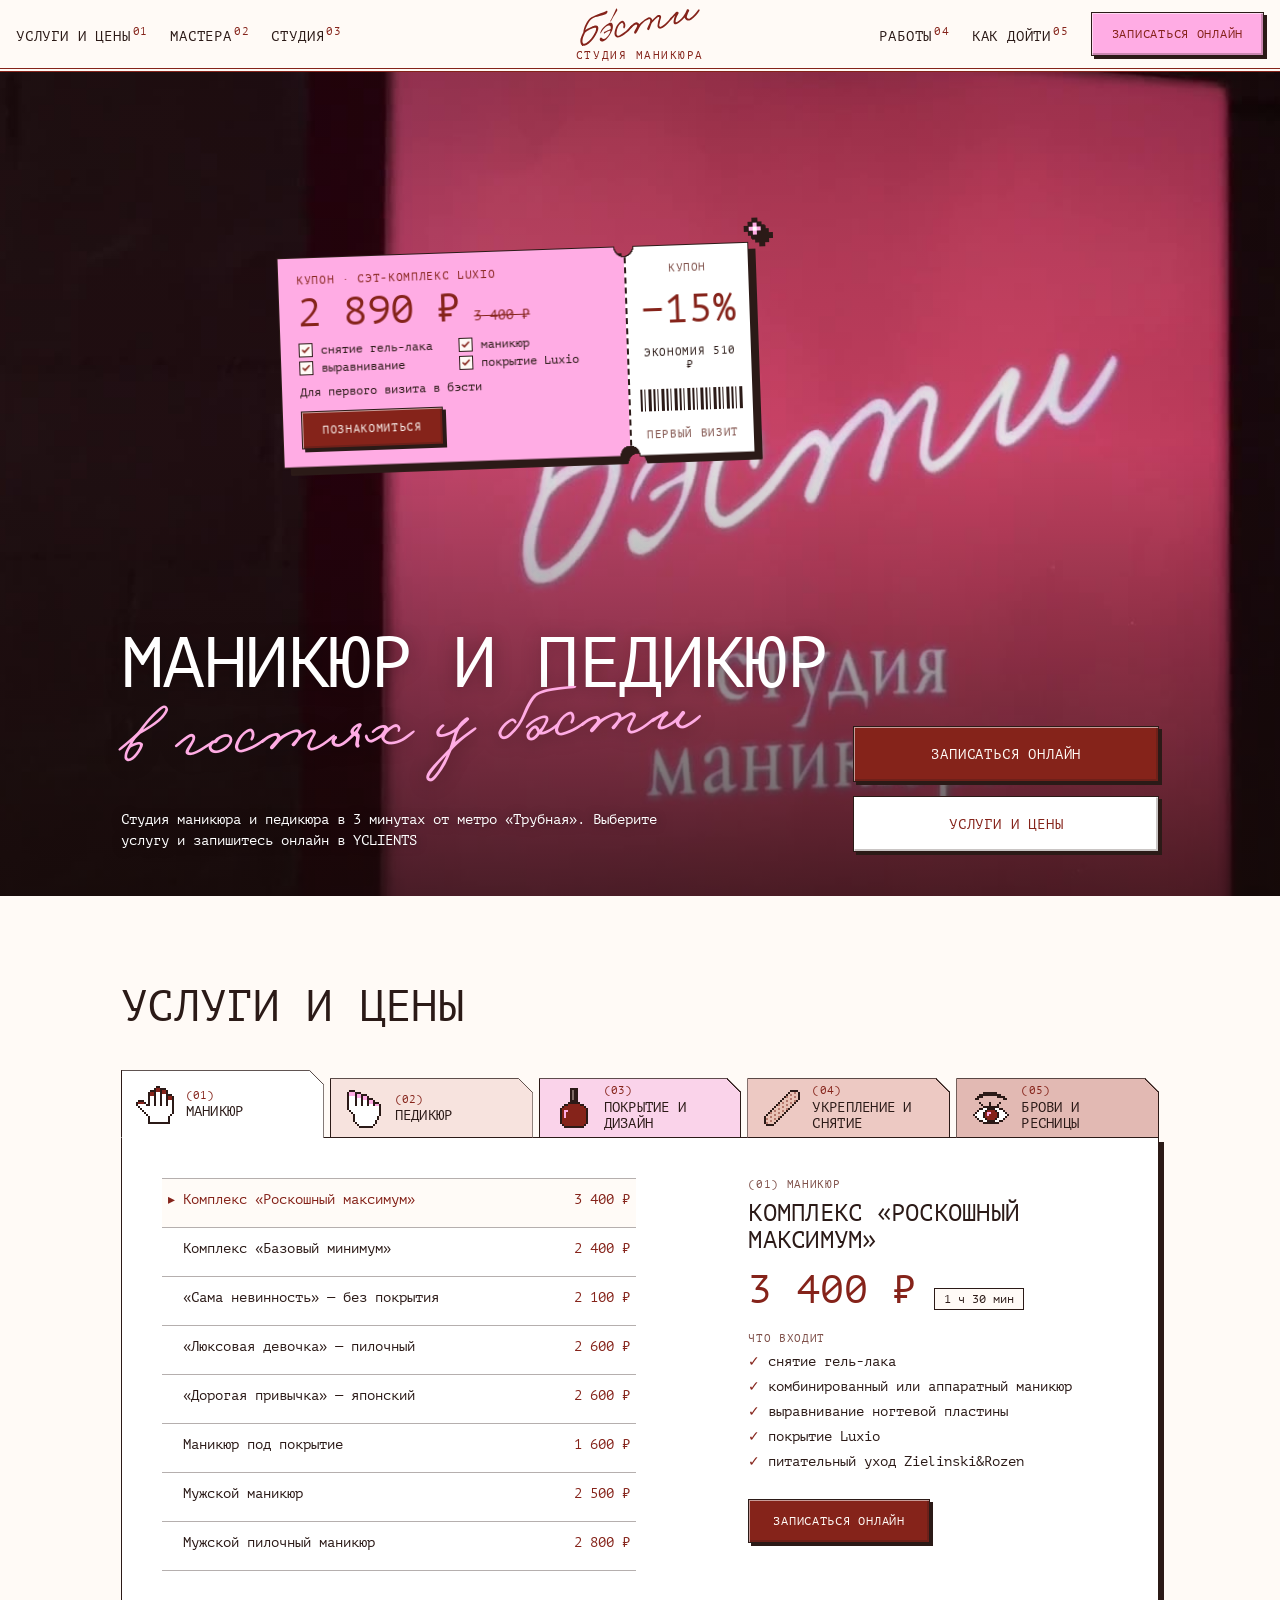
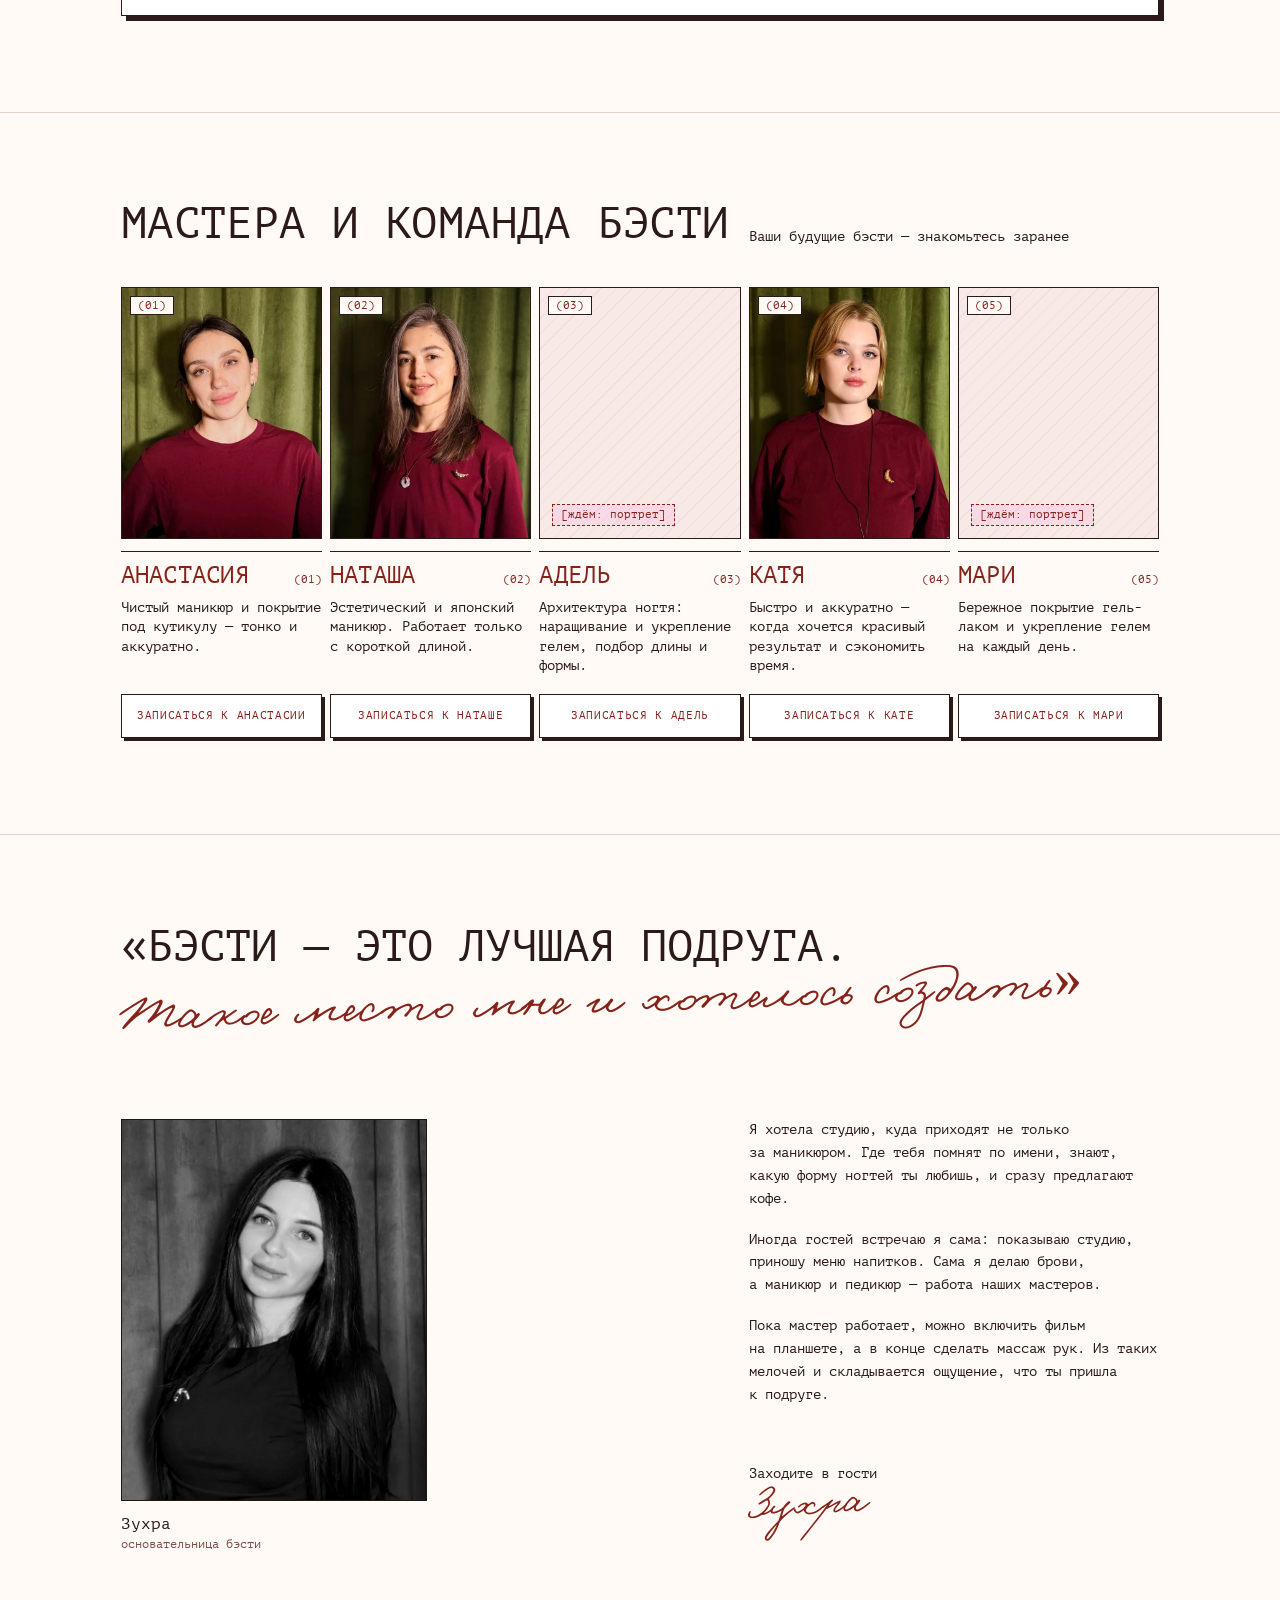
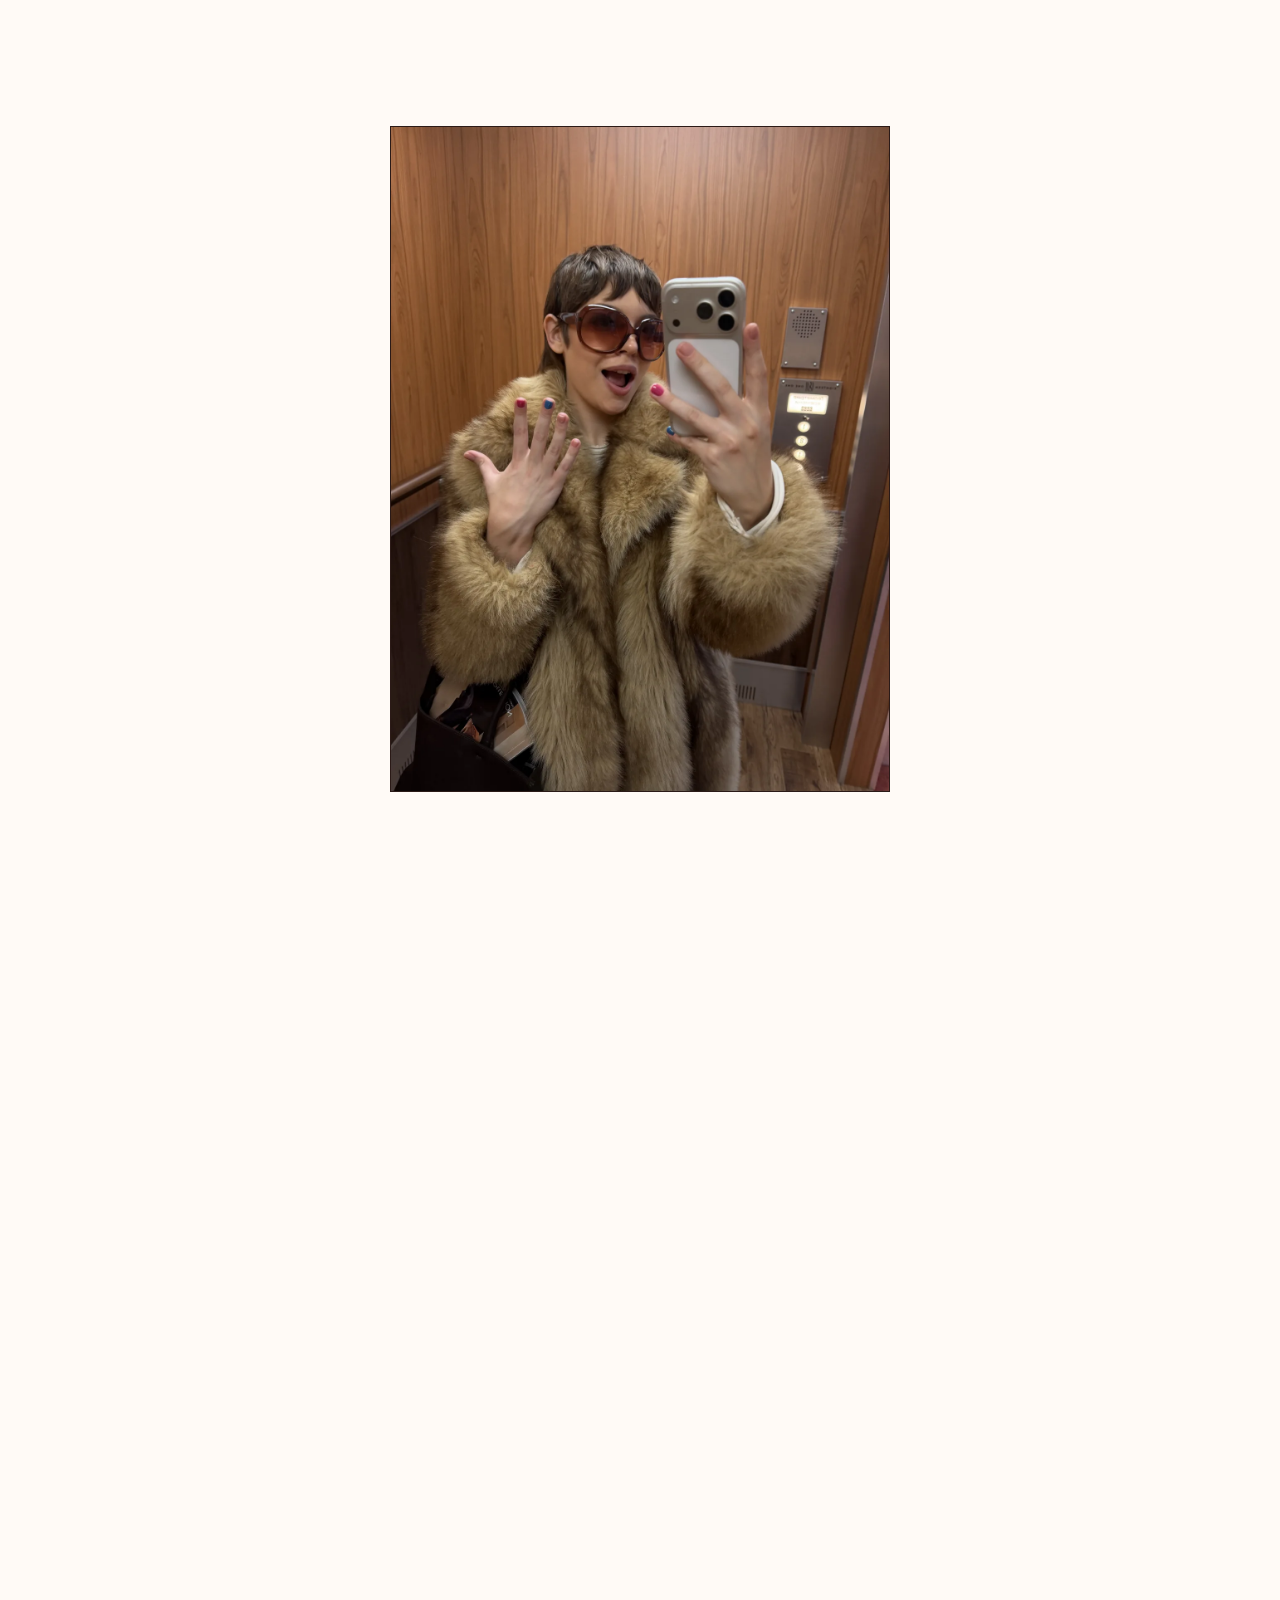
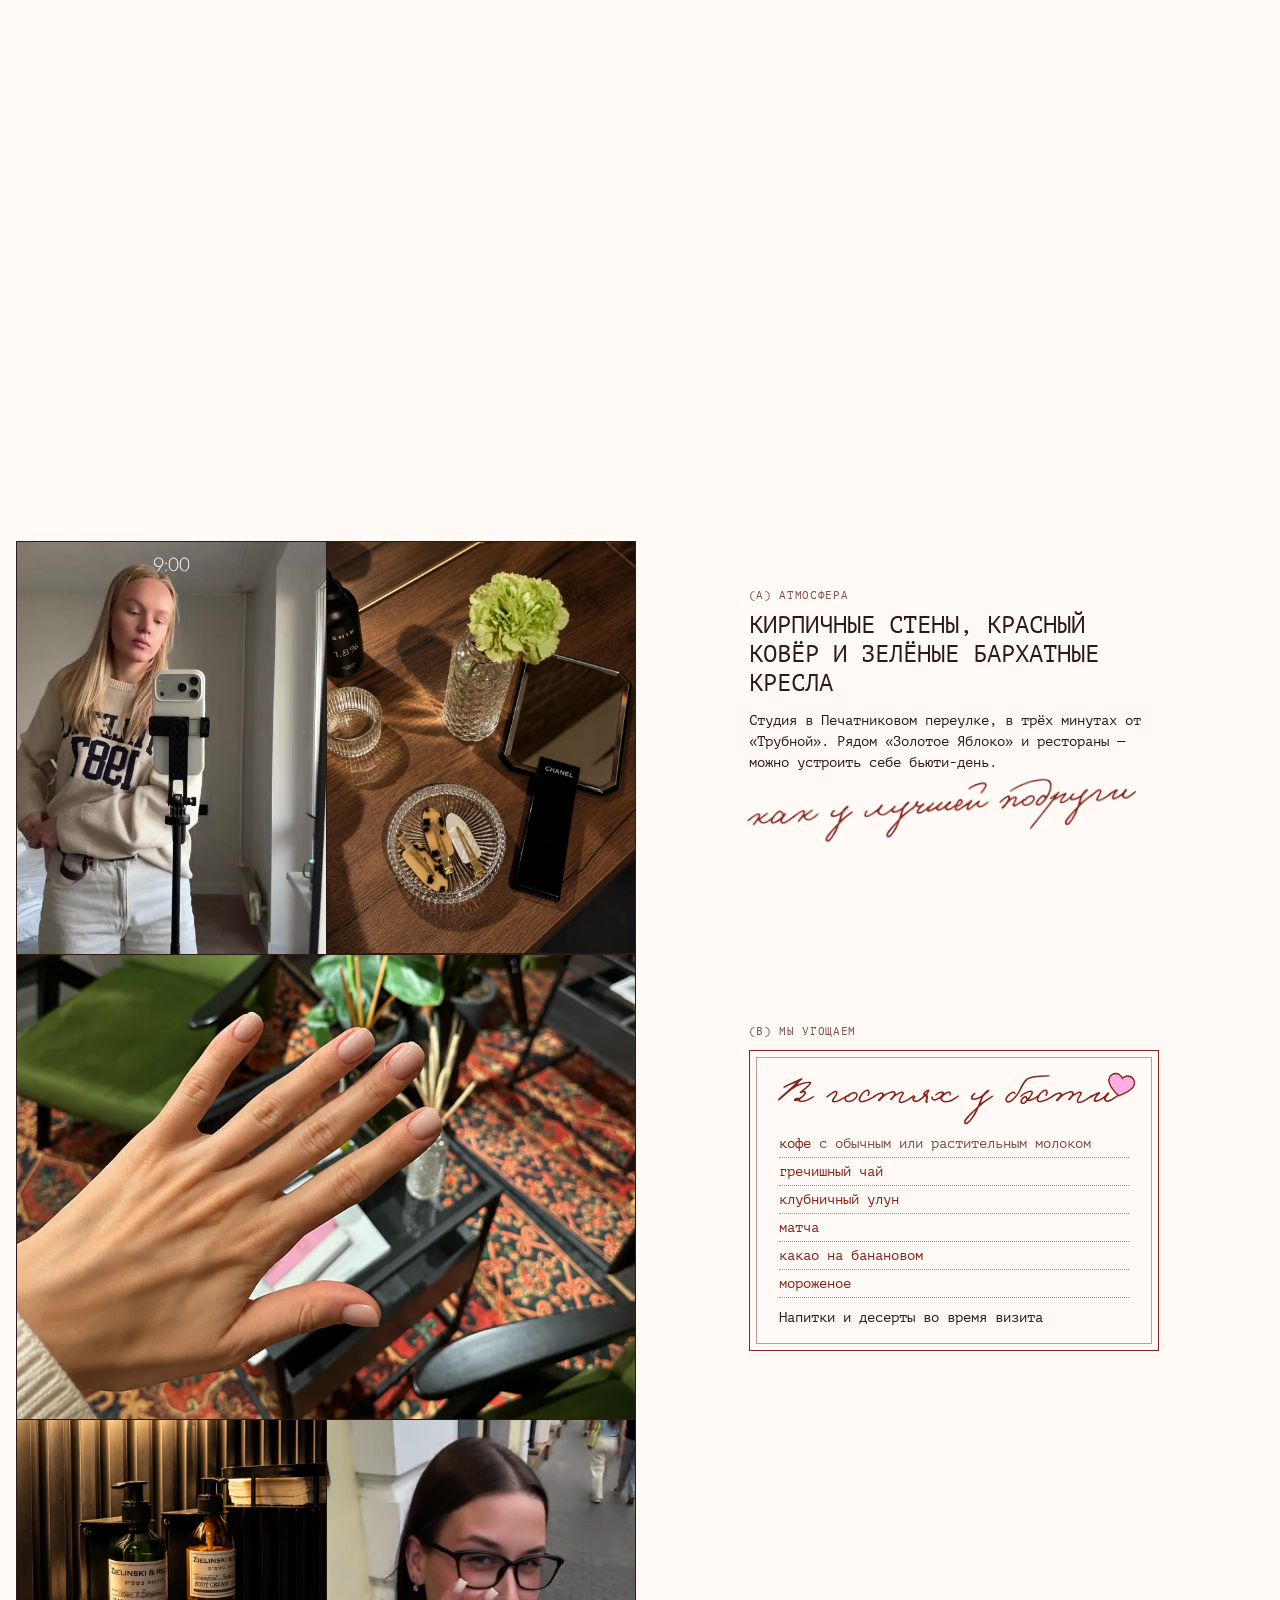
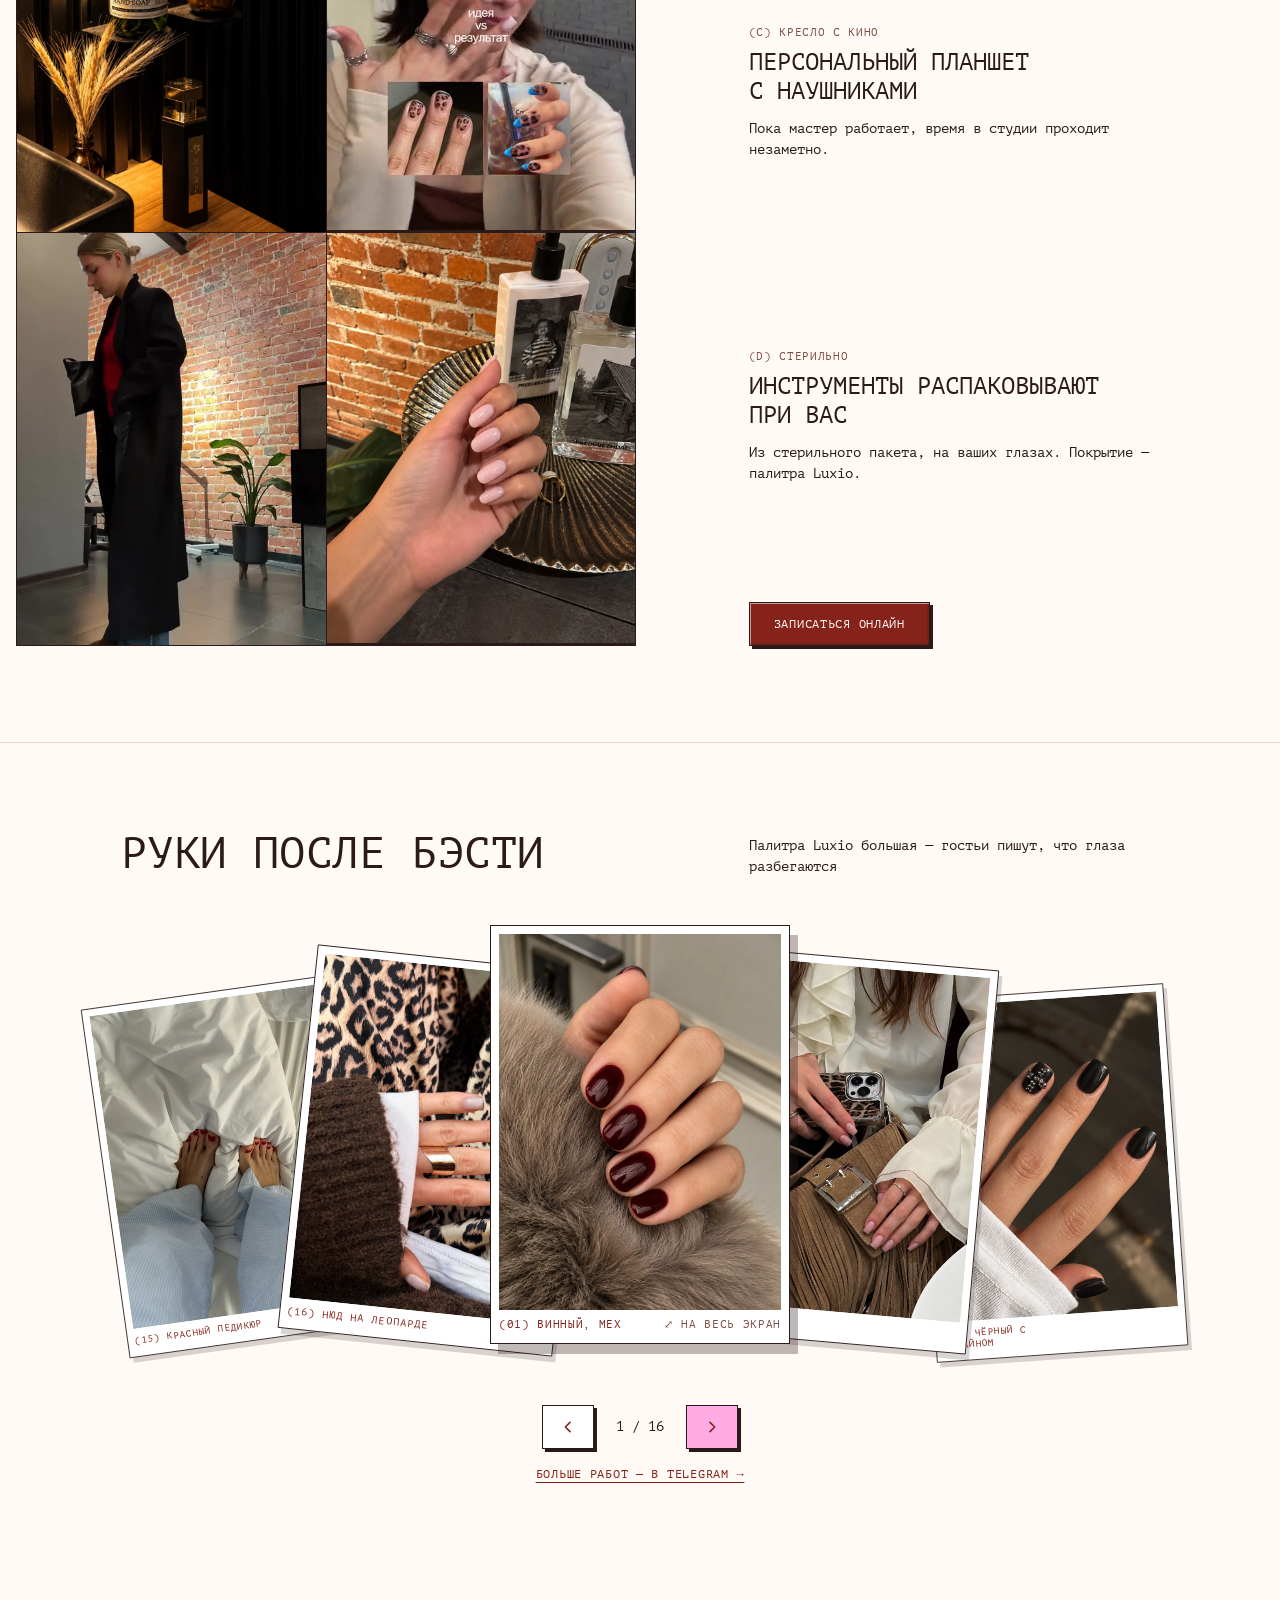
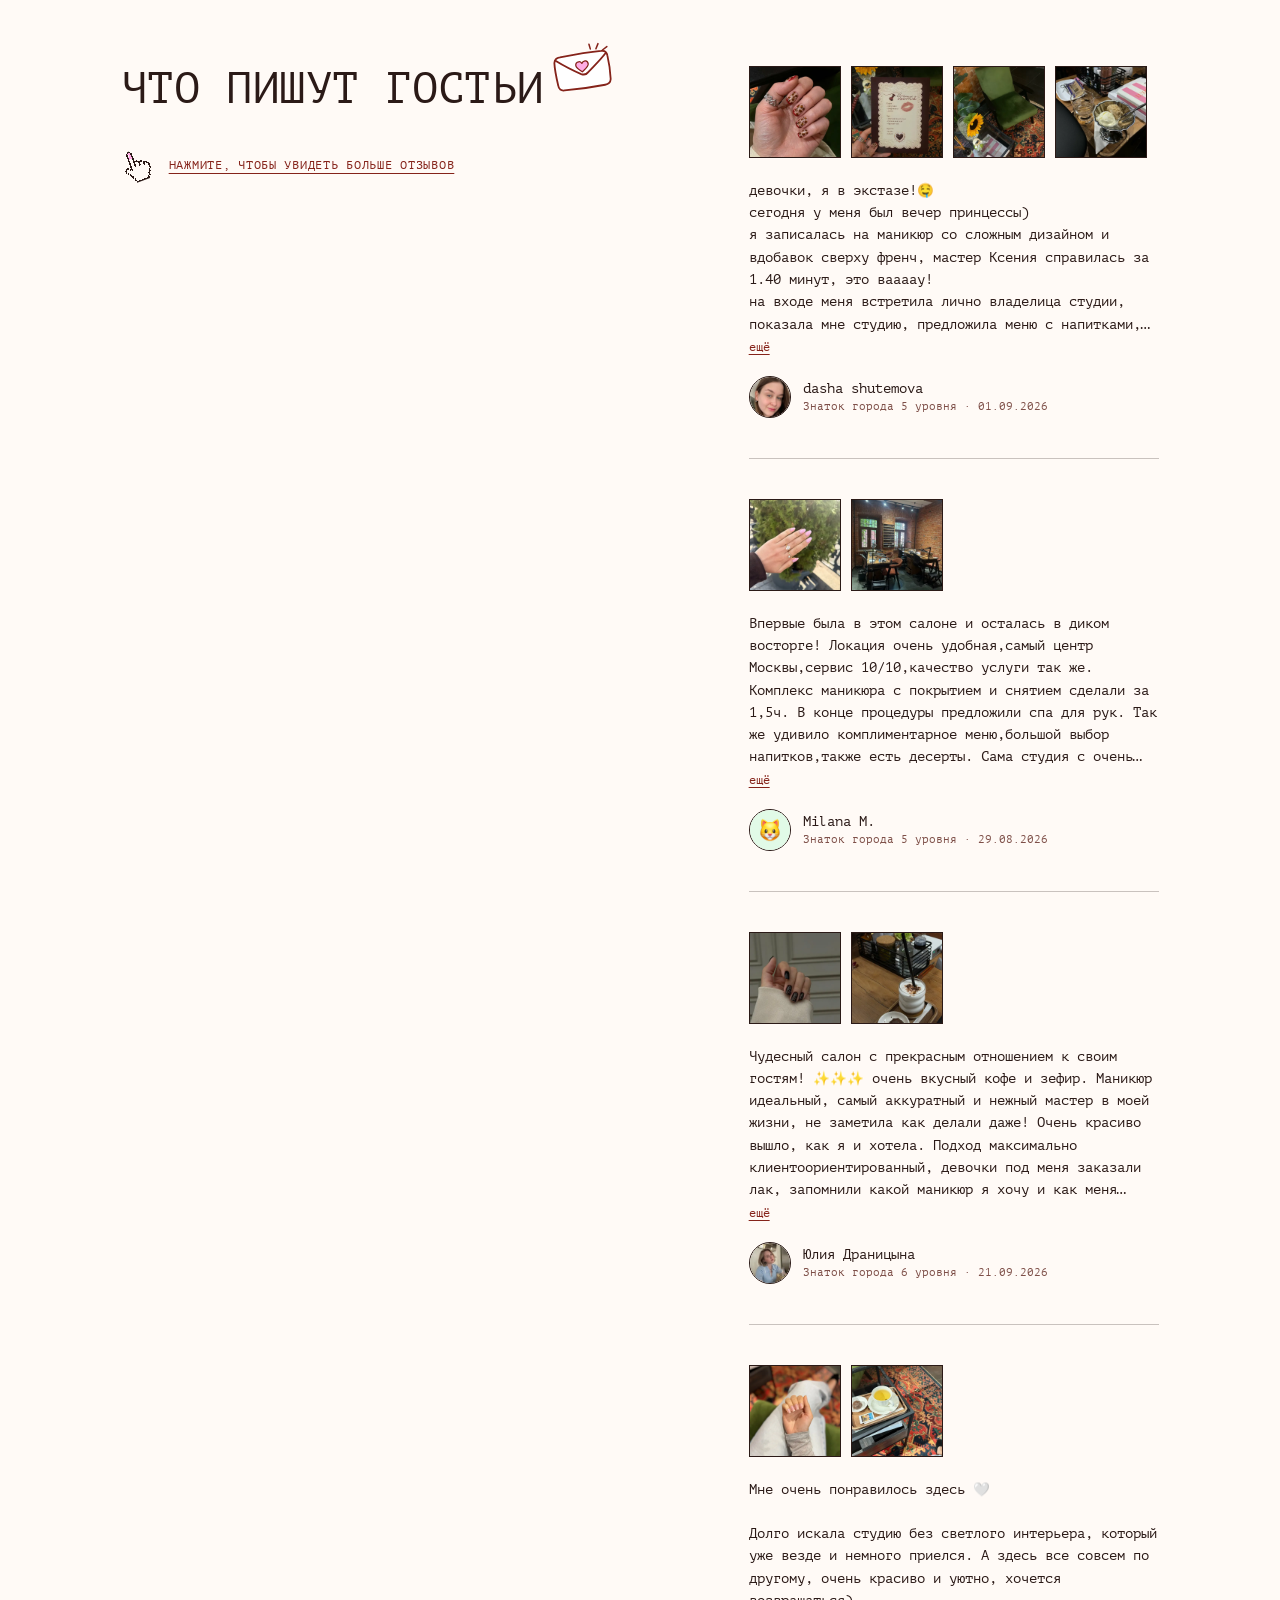
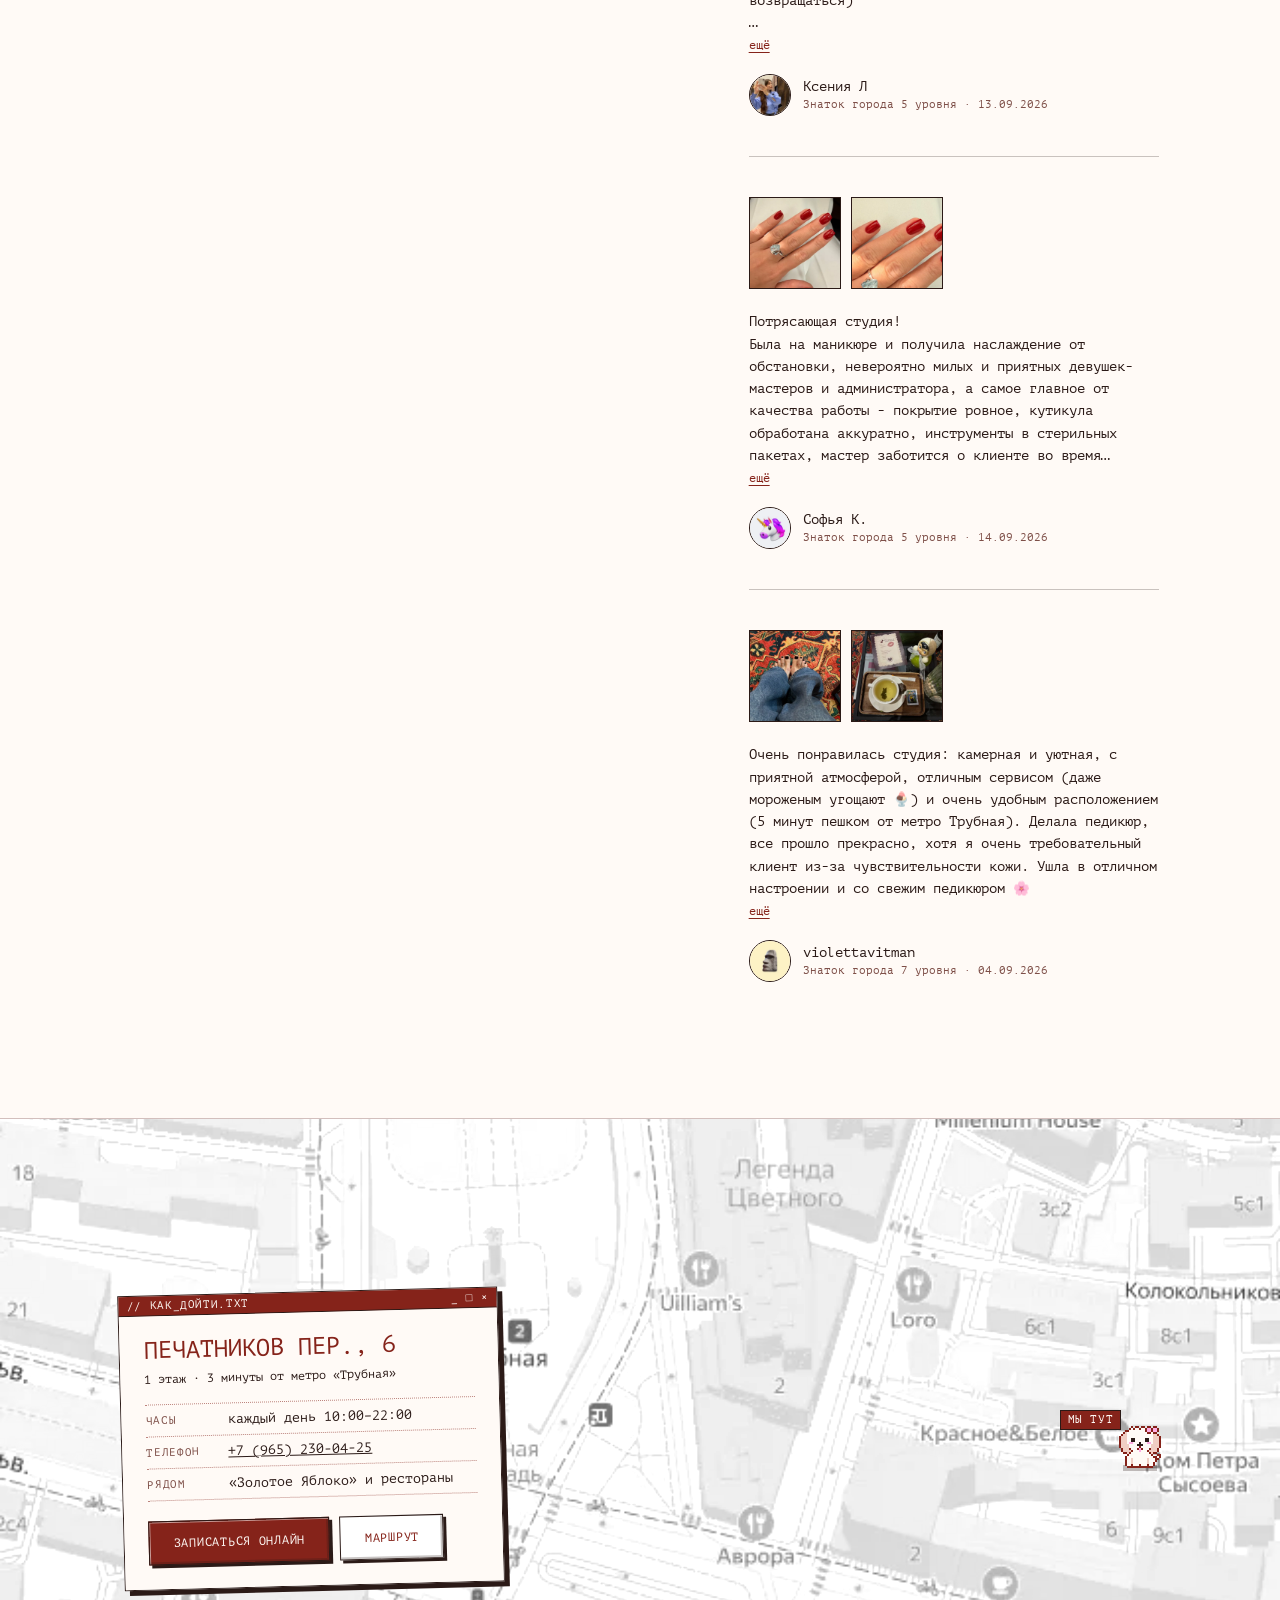
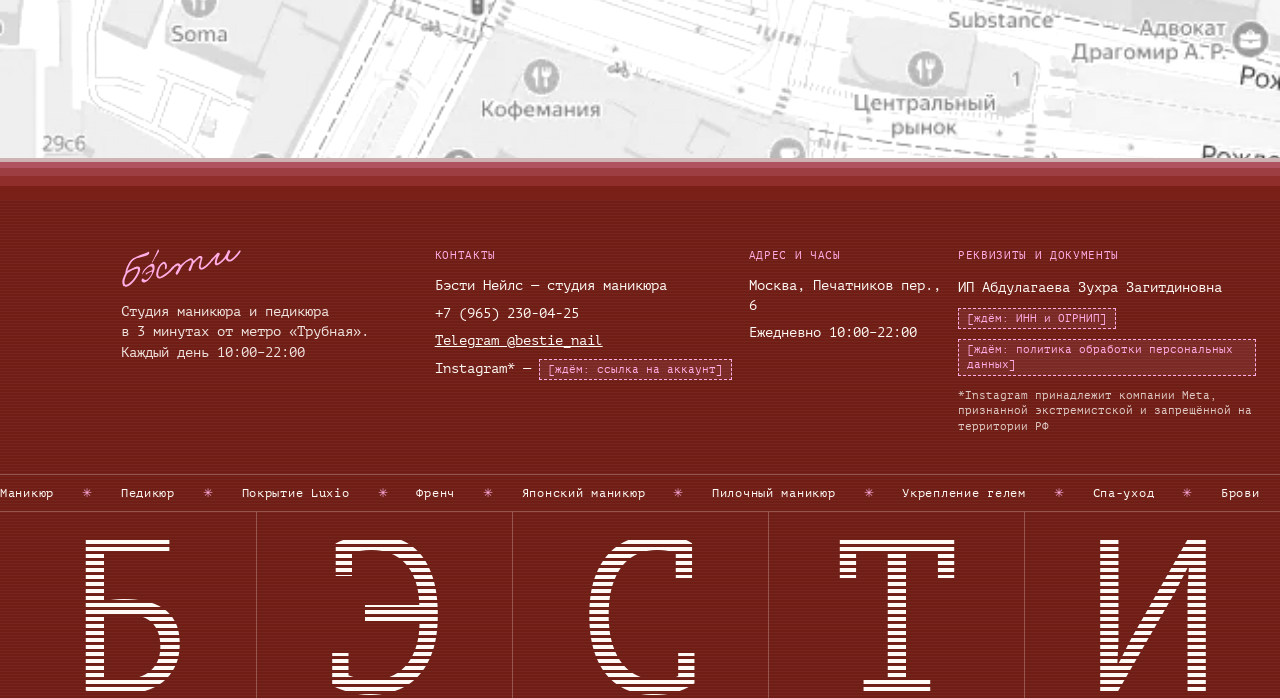
==== commit 0df939f5: "Веер работ на компьютере как раньше (по две карточки), папки на телефоне как были (v202611040946)" ====
--- a/index.html
+++ b/index.html
@@ -9,13 +9,13 @@
 <meta name="theme-color" content="#85231A">
 <link rel="icon" href="assets/ui/logo-edinyj-bordo.svg" type="image/svg+xml">
 <link rel="preload" href="fonts/pt-mono-400-cyrillic.woff2" as="font" type="font/woff2" crossorigin>
-<link rel="stylesheet" href="fonts/fonts.css?v=202611040938">
-<link rel="stylesheet" href="css/style.css?v=202611040938">
-<link rel="stylesheet" href="css/oblozhki.css?v=202611040938">
-<link rel="stylesheet" href="css/shapki.css?v=202611040938">
-<link rel="stylesheet" href="css/mastera.css?v=202611040938">
-<link rel="stylesheet" href="css/gosti.css?v=202611040938">
-<link rel="stylesheet" href="css/raboty-otzyvy.css?v=202611040938">
+<link rel="stylesheet" href="fonts/fonts.css?v=202611040946">
+<link rel="stylesheet" href="css/style.css?v=202611040946">
+<link rel="stylesheet" href="css/oblozhki.css?v=202611040946">
+<link rel="stylesheet" href="css/shapki.css?v=202611040946">
+<link rel="stylesheet" href="css/mastera.css?v=202611040946">
+<link rel="stylesheet" href="css/gosti.css?v=202611040946">
+<link rel="stylesheet" href="css/raboty-otzyvy.css?v=202611040946">
 </head>
 <body>
 
@@ -275,9 +275,9 @@
   <div class="ft__big" aria-hidden="true"><span><b>Б</b></span><span><b>Э</b></span><span><b>С</b></span><span><b>Т</b></span><span><b>И</b></span></div>
 </footer>
 
-<script src="js/prices.js?v=202611040938"></script>
-<script src="js/main.js?v=202611040938"></script>
-<script src="js/karta.js?v=202611040938"></script>
-<script src="js/variants.js?v=202611040938"></script>
+<script src="js/prices.js?v=202611040946"></script>
+<script src="js/main.js?v=202611040946"></script>
+<script src="js/karta.js?v=202611040946"></script>
+<script src="js/variants.js?v=202611040946"></script>
 </body>
 </html>
--- a/css/style.css
+++ b/css/style.css
@@ -164,12 +164,12 @@
   .tab { flex-direction: column; align-items: center; gap: 10px; height: auto !important; margin: 0; padding: 0; background: none !important; border: 0; clip-path: none; text-align: center; }
   .tab::after { display: none; }
   .tab:last-child:nth-child(odd) { grid-column: 1 / -1; }
-  .tab__fold { position: relative; display: grid; place-items: center; width: 116px; height: 80px; margin-top: 12px; background: var(--c); border: var(--frame); box-shadow: var(--sh-s); transition: transform .15s, box-shadow .15s; }
-  .tab__fold::before { content: ""; position: absolute; left: -1px; top: -12px; width: 44px; height: 12px; background: var(--c); border: var(--frame); border-bottom: 0; } /* ровный ярлычок папки, без среза */
+  .tab__fold { position: relative; display: grid; place-items: center; width: 112px; height: 78px; background: var(--c); border: var(--frame); box-shadow: var(--sh-s); transition: transform .15s, box-shadow .15s; }
+  .tab__fold::before { content: ""; position: absolute; left: -1px; top: -12px; width: 46px; height: 12px; background: var(--c); border: var(--frame); border-bottom: 0; clip-path: polygon(0 0, 78% 0, 100% 100%, 0 100%); }
   .tab__fold img { width: 40px; height: 40px; }
   .tab span:last-child { font-size: var(--t-xs); line-height: 1.3; }
   .tab span:last-child i { display: inline; margin: 0 4px 0 0; }
-  .tab[aria-selected="true"] .tab__fold { transform: translate(-2px, -3px); box-shadow: 5px 6px 0 var(--ink); }
+  .tab[aria-selected="true"] .tab__fold { transform: translate(-2px, -3px); box-shadow: 5px 6px 0 var(--ink); outline: 2px solid var(--bordo); outline-offset: 3px; }
   .tab[aria-selected="true"] span:last-child { color: var(--bordo); text-decoration: underline; text-underline-offset: 3px; }
   .panel { box-shadow: var(--sh-m); }
   .folders { width: auto; margin-left: 0; }
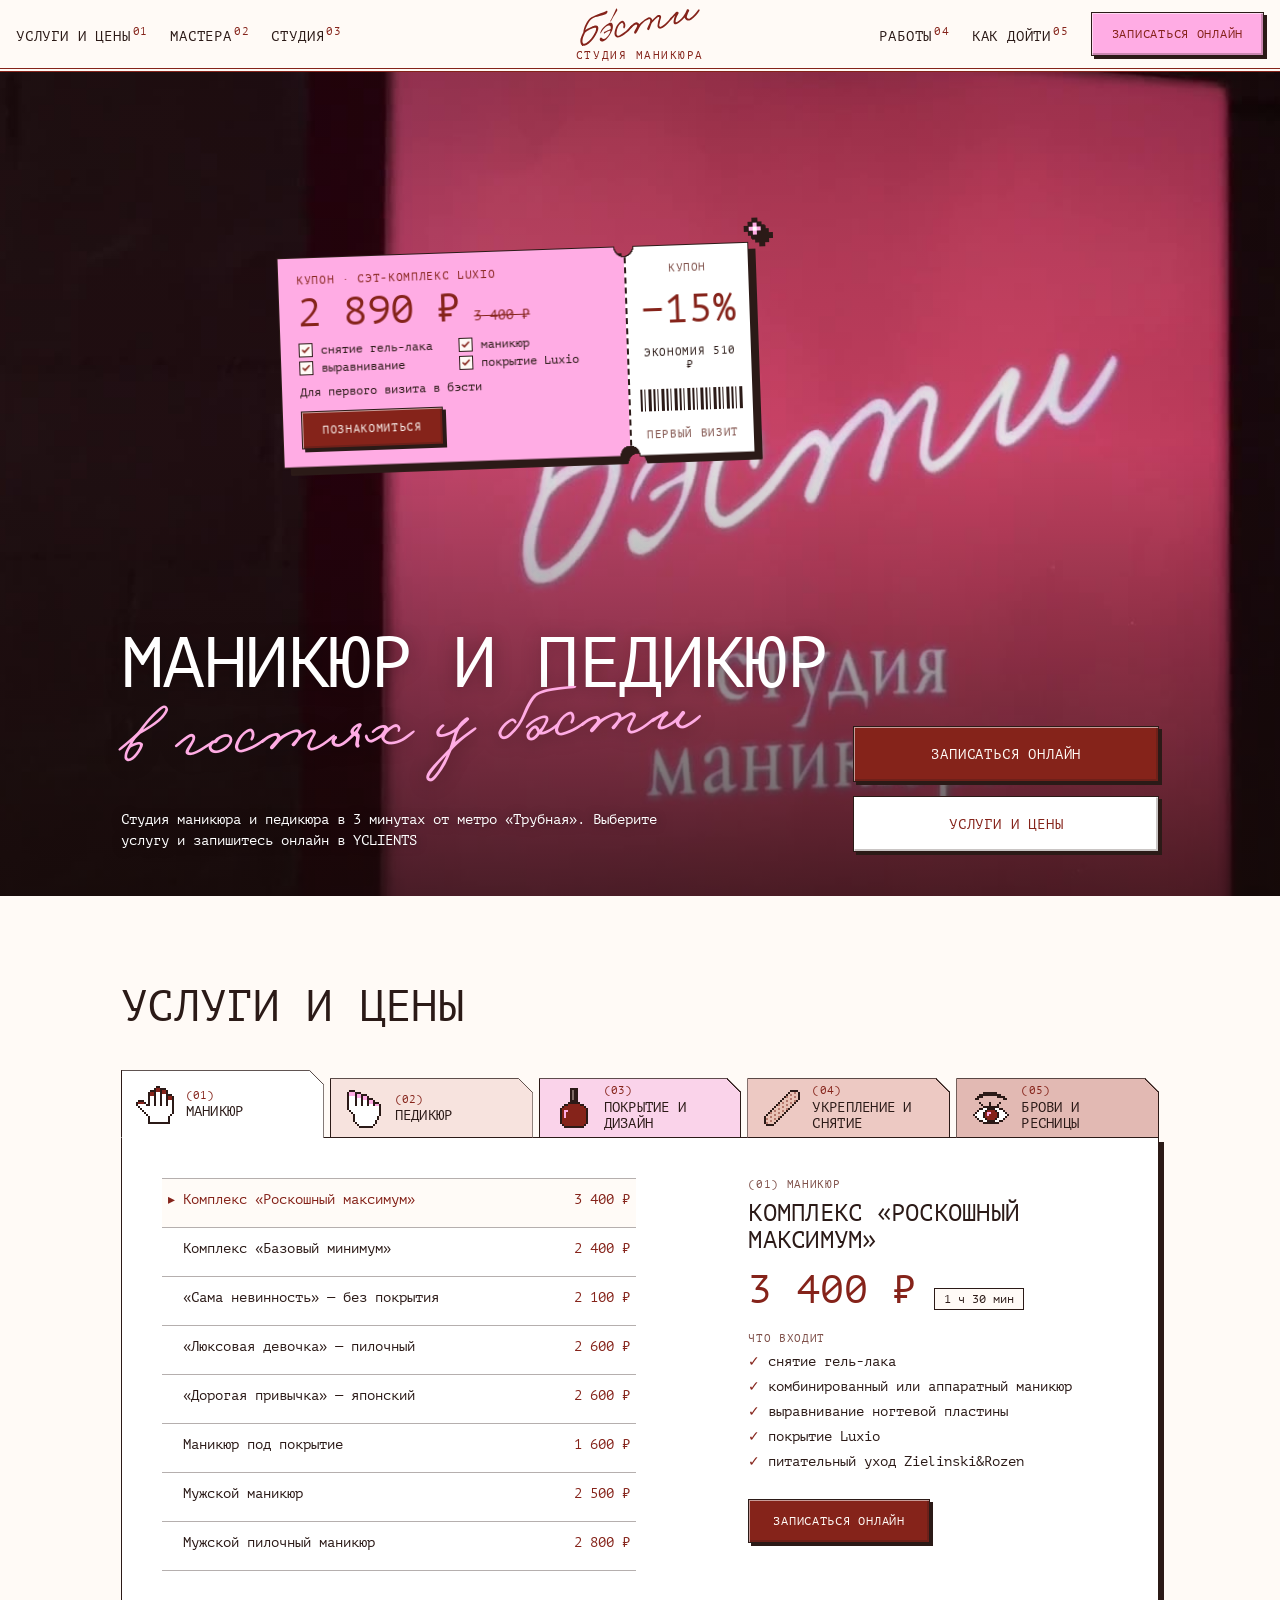
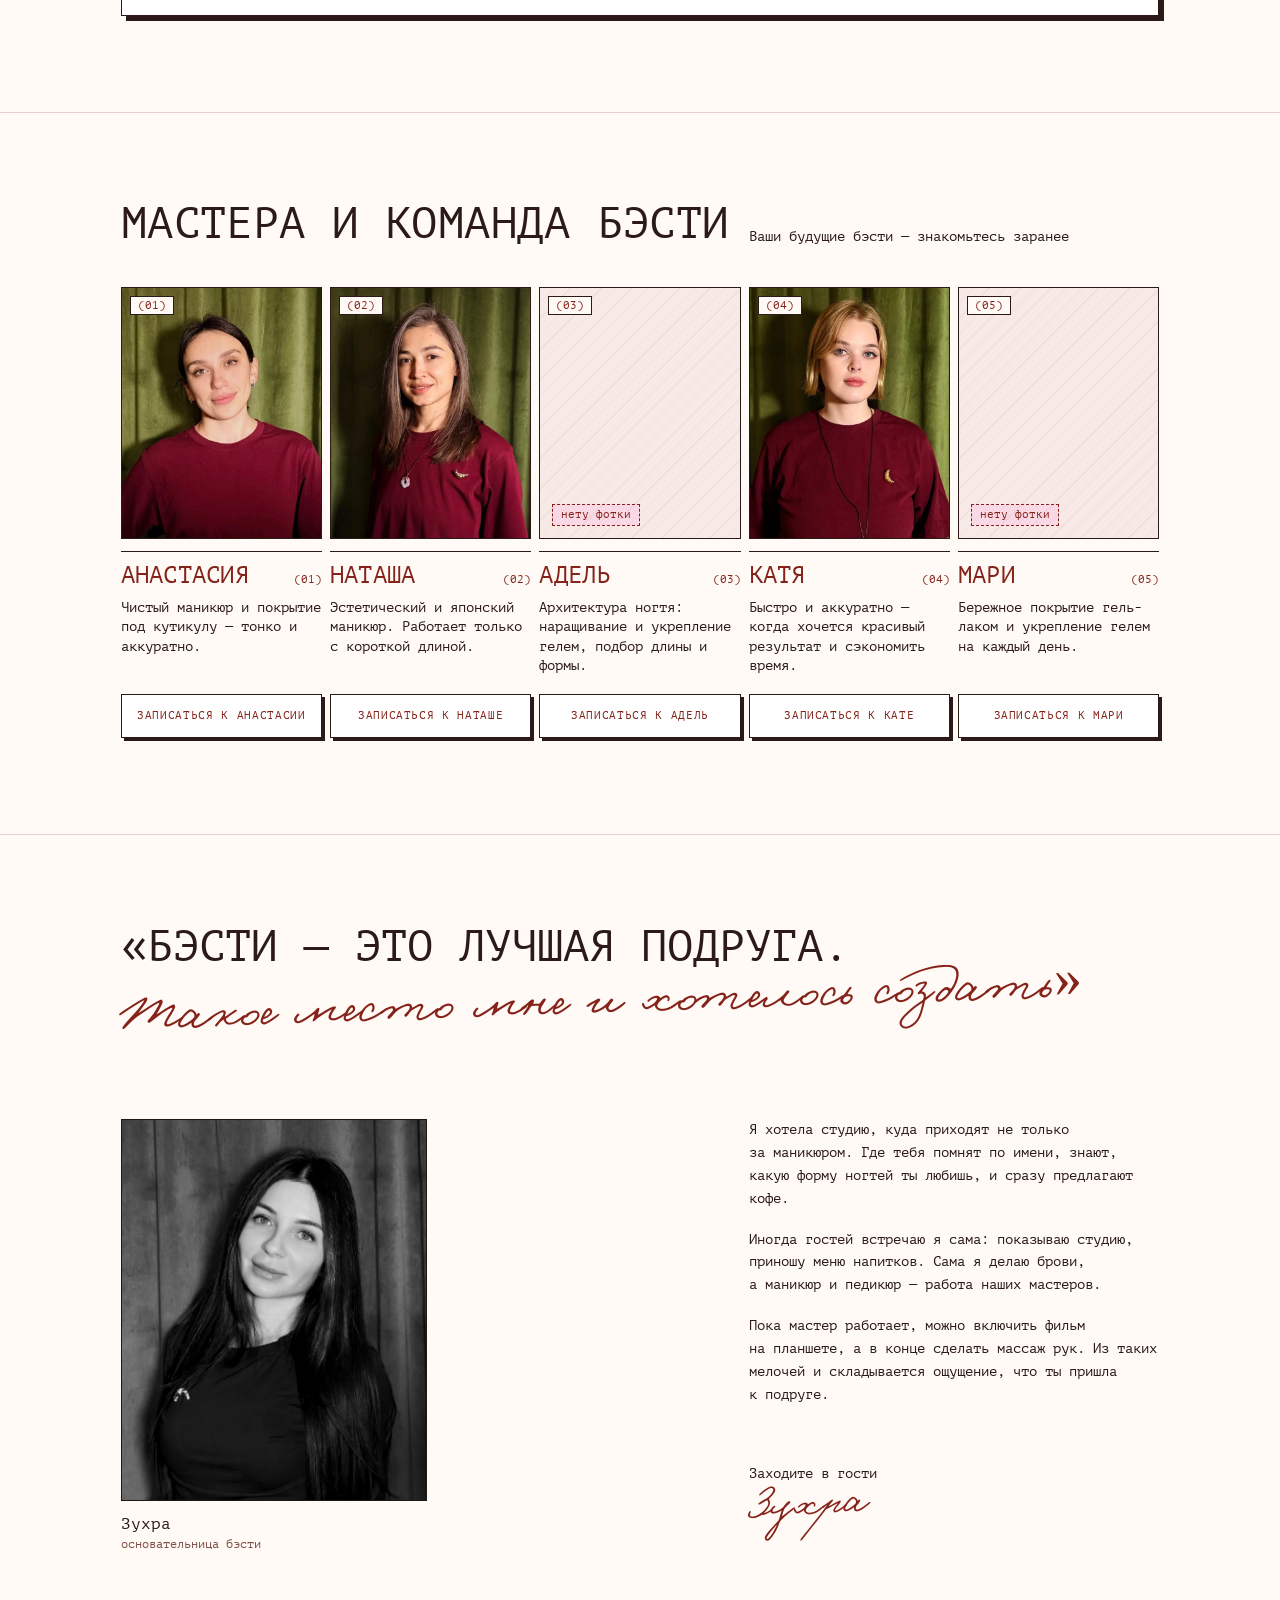
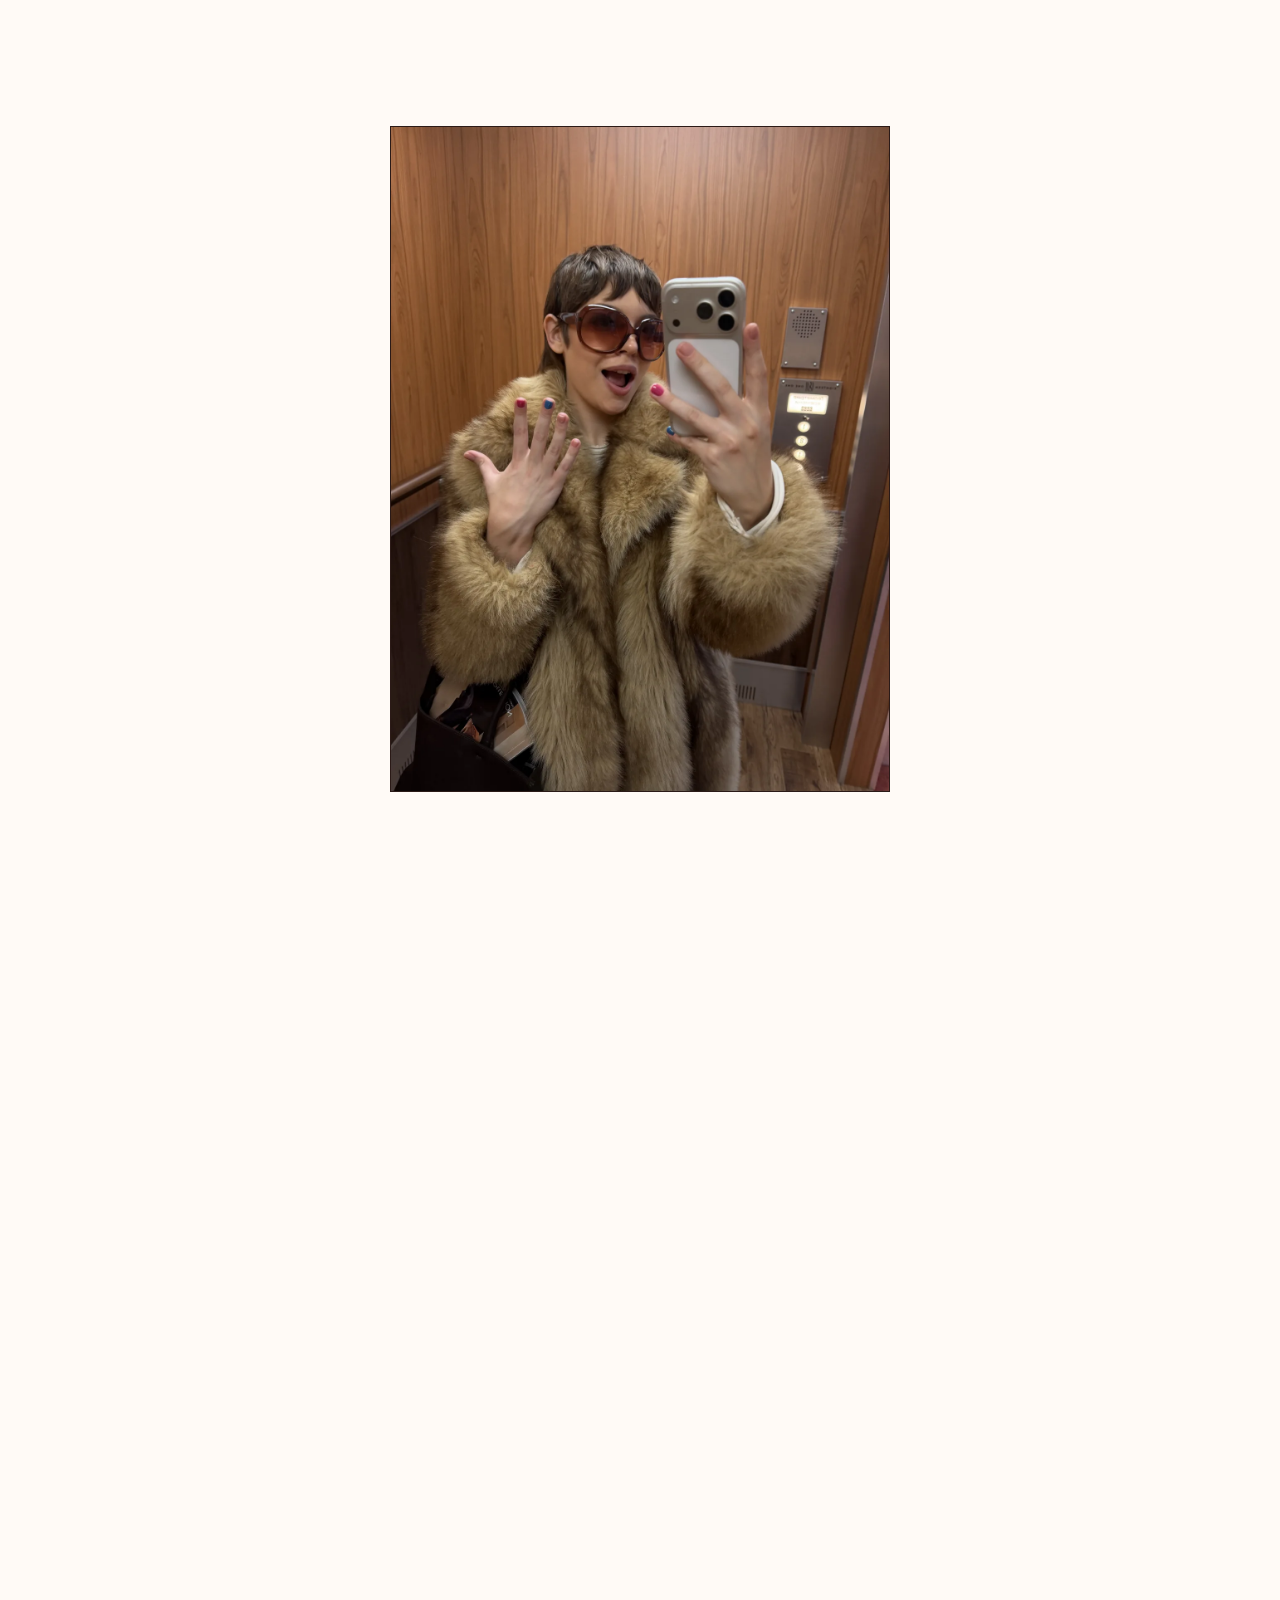
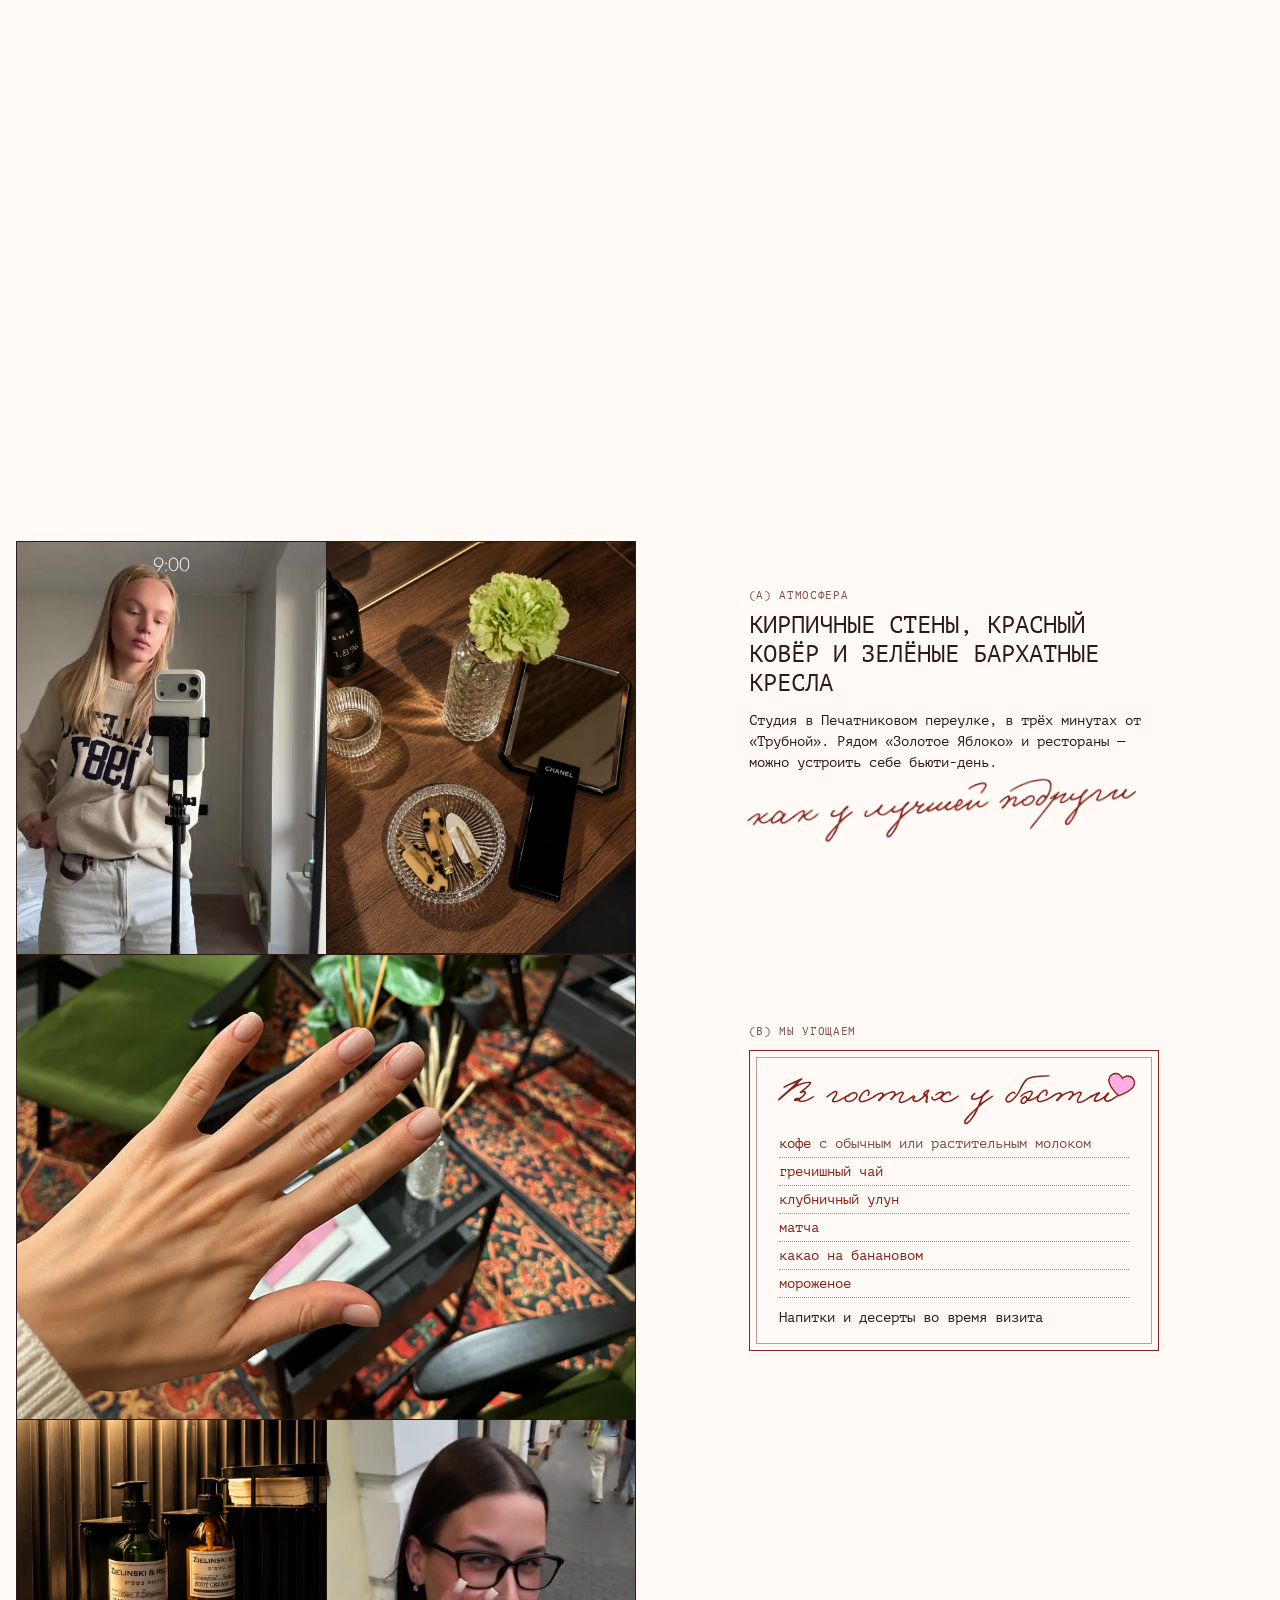
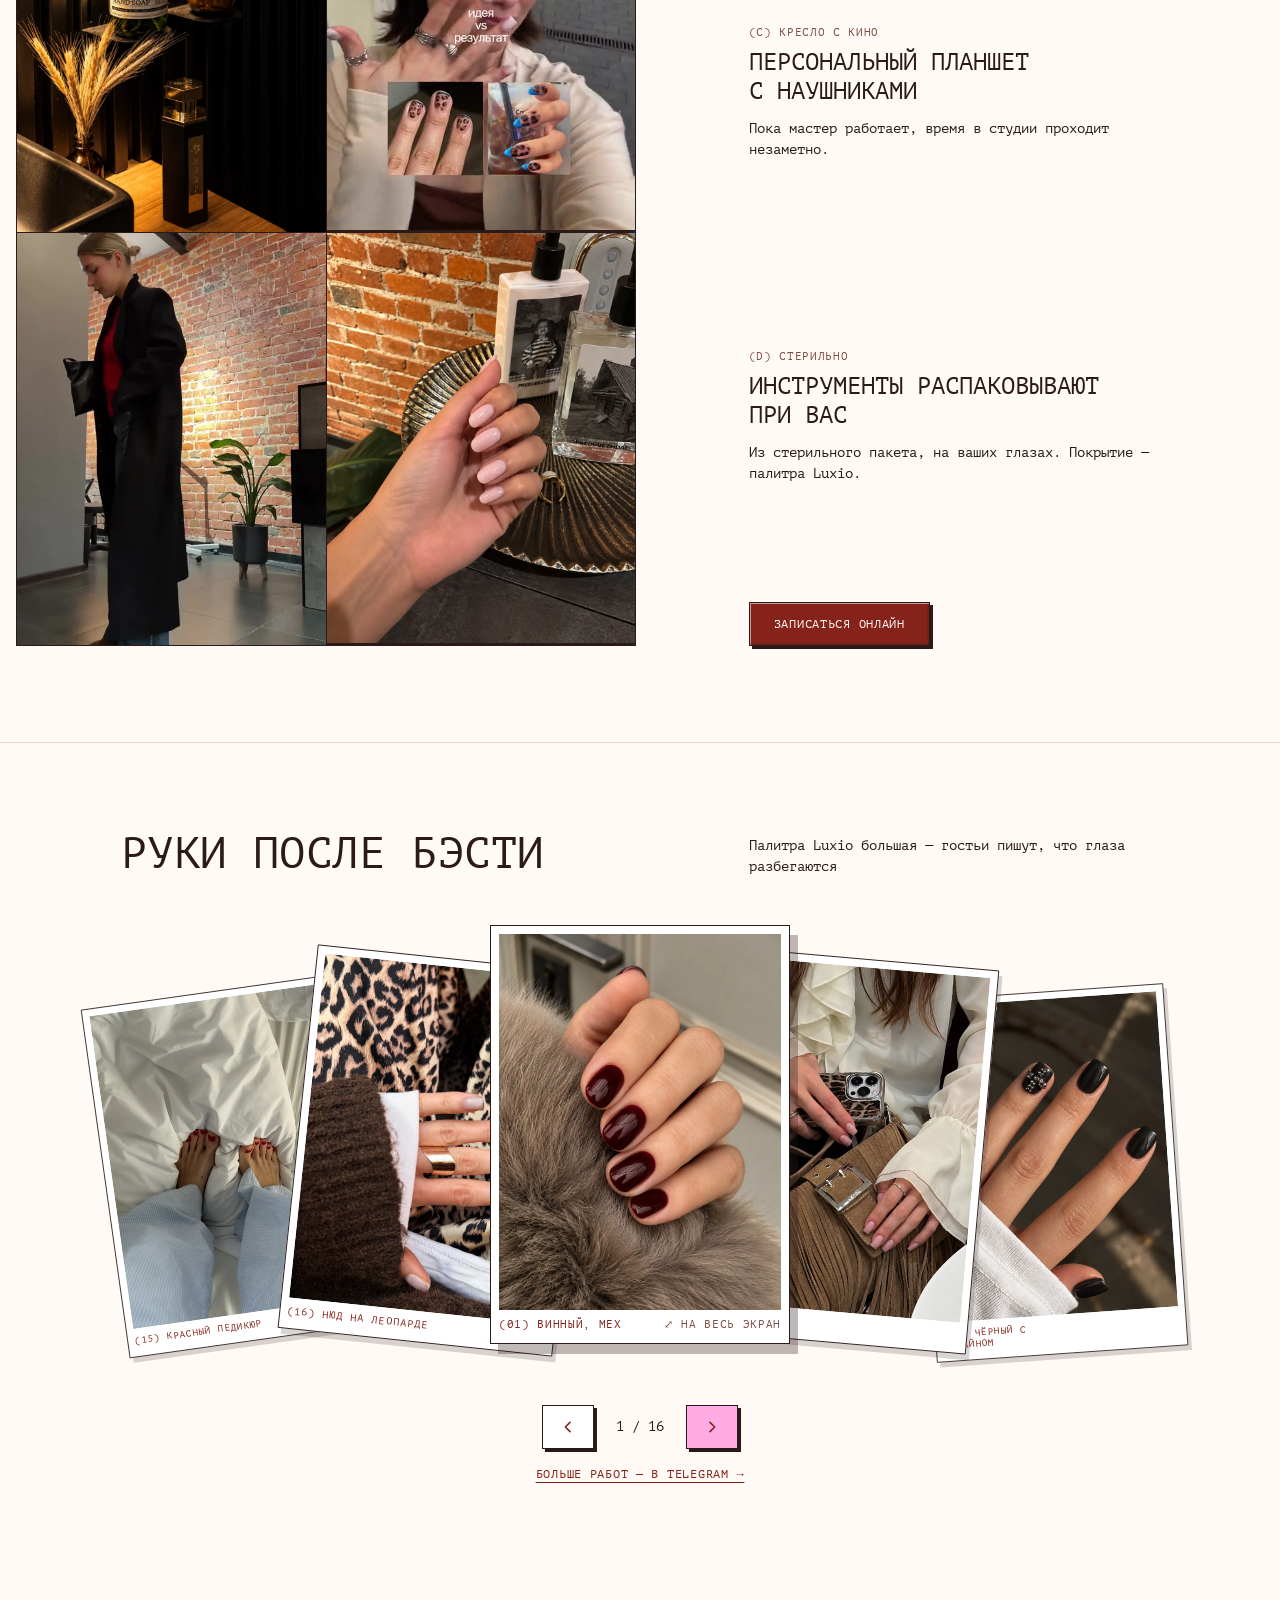
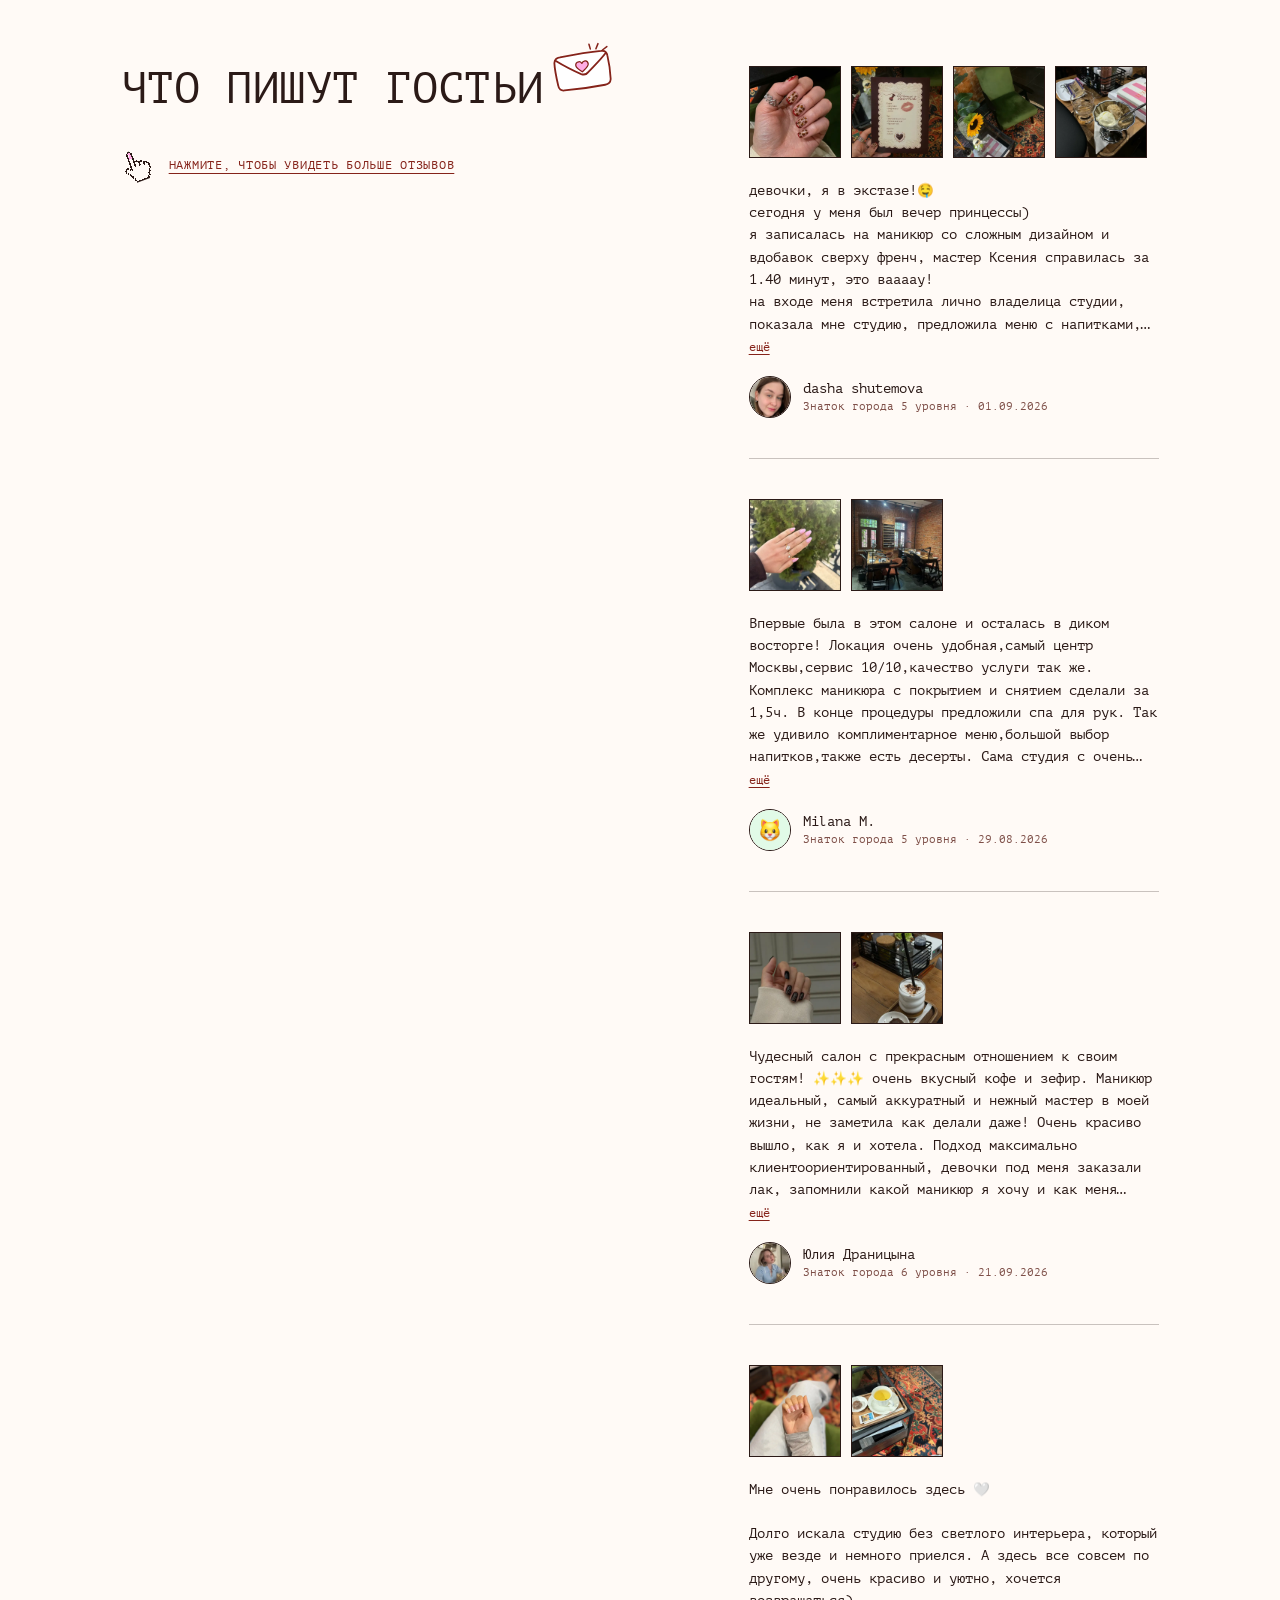
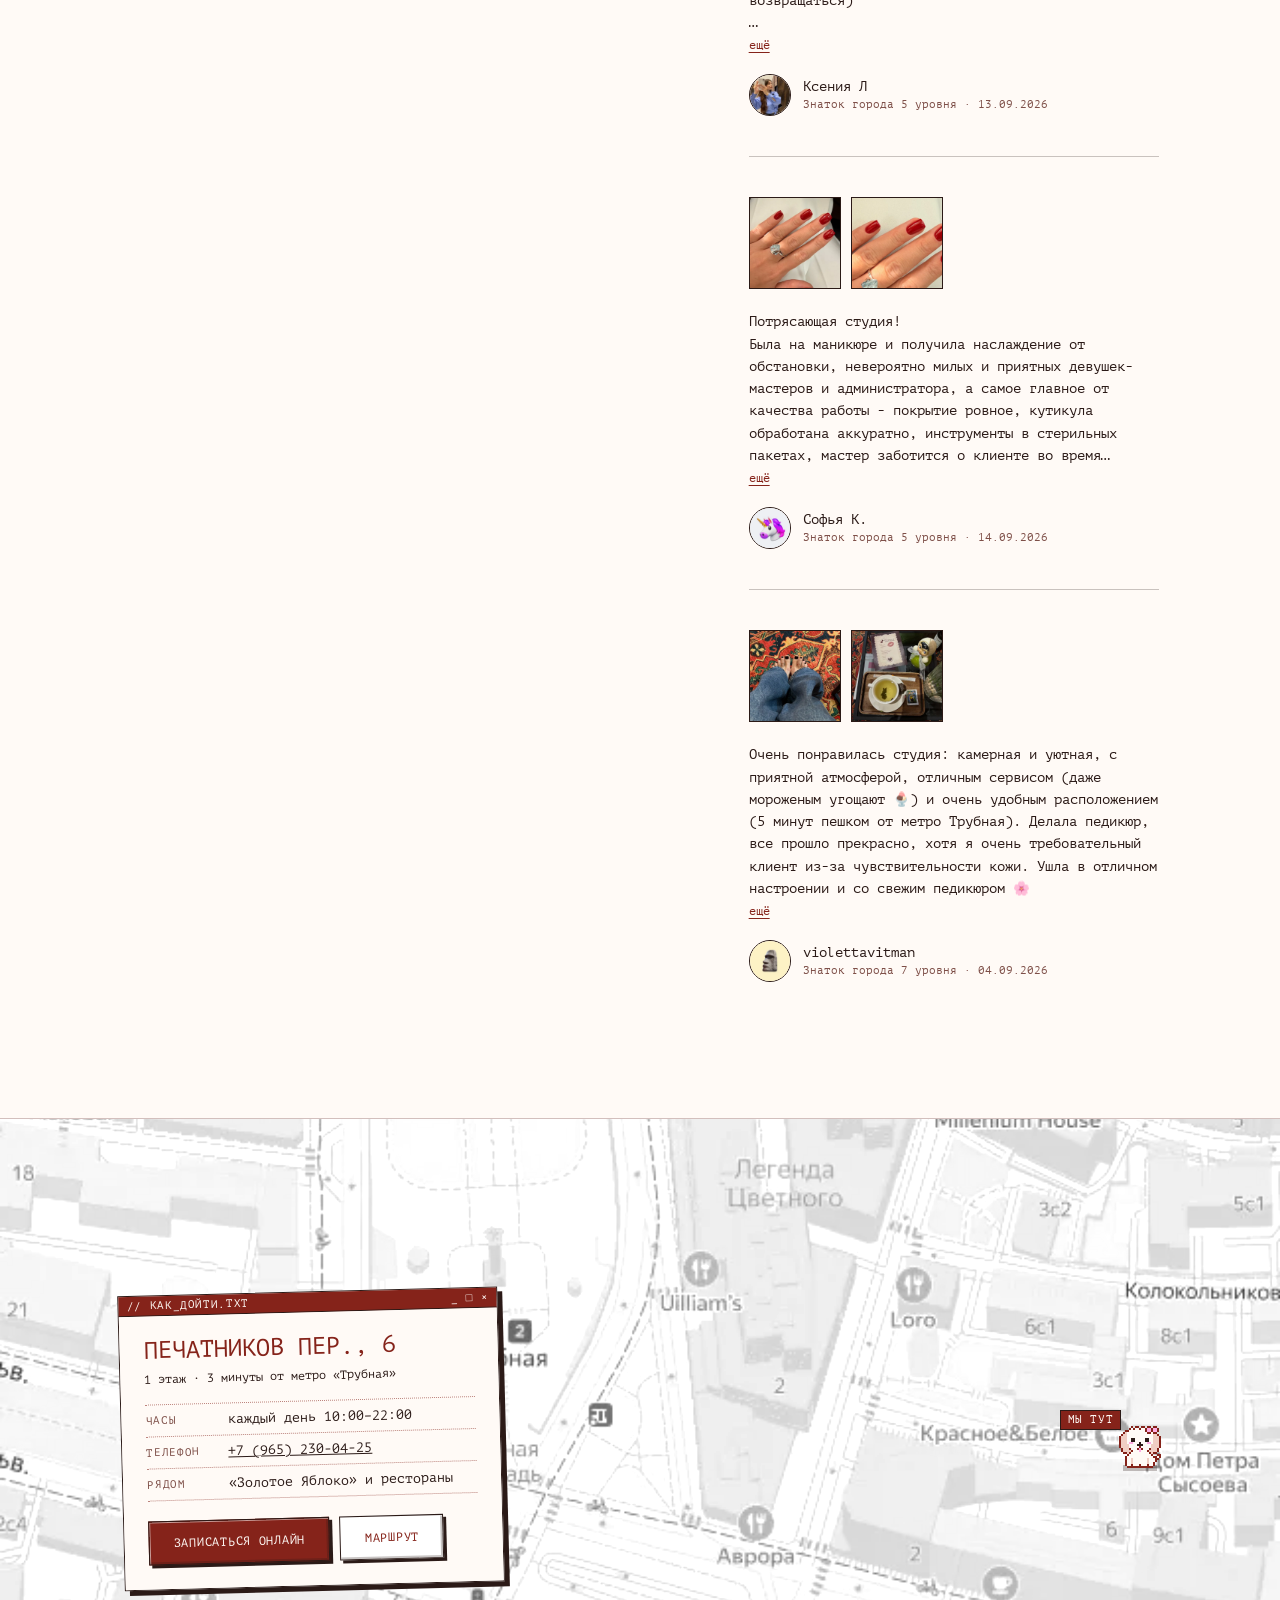
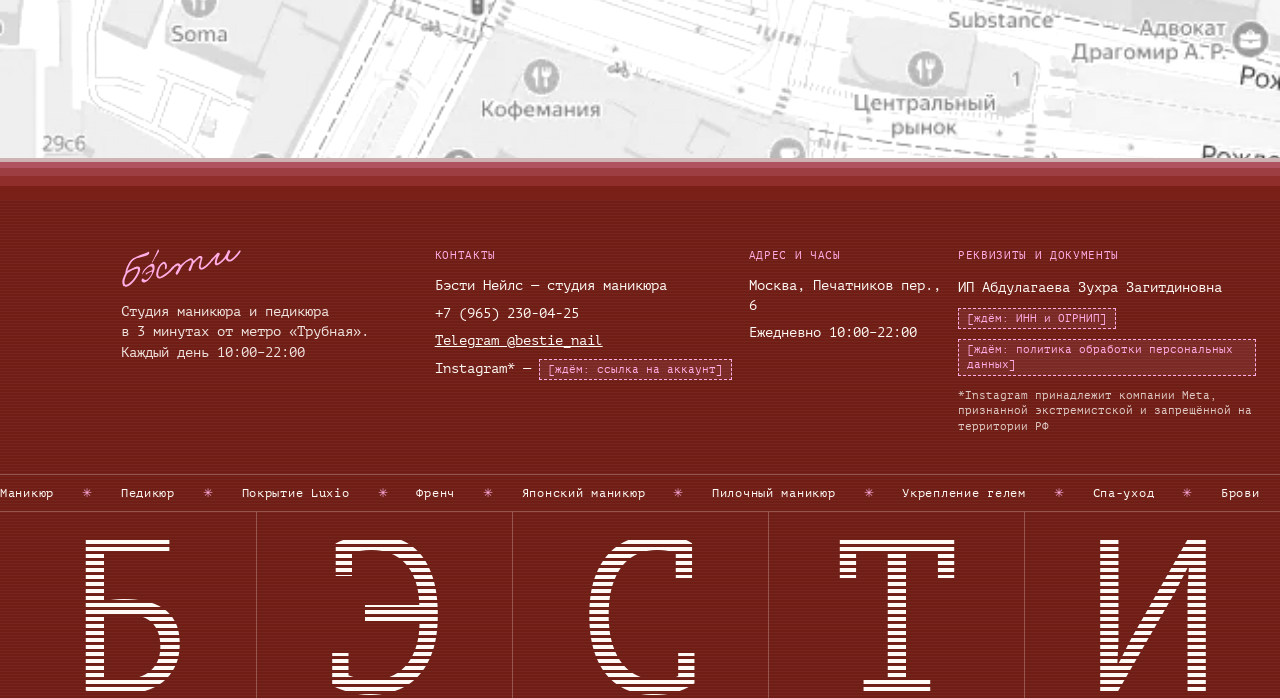
==== commit 6bf916db: "Мастера: метка «нету фотки»" ====
--- a/index.html
+++ b/index.html
@@ -9,13 +9,13 @@
 <meta name="theme-color" content="#85231A">
 <link rel="icon" href="assets/ui/logo-edinyj-bordo.svg" type="image/svg+xml">
 <link rel="preload" href="fonts/pt-mono-400-cyrillic.woff2" as="font" type="font/woff2" crossorigin>
-<link rel="stylesheet" href="fonts/fonts.css?v=202611040946">
-<link rel="stylesheet" href="css/style.css?v=202611040946">
-<link rel="stylesheet" href="css/oblozhki.css?v=202611040946">
-<link rel="stylesheet" href="css/shapki.css?v=202611040946">
-<link rel="stylesheet" href="css/mastera.css?v=202611040946">
-<link rel="stylesheet" href="css/gosti.css?v=202611040946">
-<link rel="stylesheet" href="css/raboty-otzyvy.css?v=202611040946">
+<link rel="stylesheet" href="fonts/fonts.css?v=202611040949">
+<link rel="stylesheet" href="css/style.css?v=202611040949">
+<link rel="stylesheet" href="css/oblozhki.css?v=202611040949">
+<link rel="stylesheet" href="css/shapki.css?v=202611040949">
+<link rel="stylesheet" href="css/mastera.css?v=202611040949">
+<link rel="stylesheet" href="css/gosti.css?v=202611040949">
+<link rel="stylesheet" href="css/raboty-otzyvy.css?v=202611040949">
 </head>
 <body>
 
@@ -111,7 +111,7 @@
       <a class="tm__btn" href="https://n2379744.yclients.com/company/2062923/personal/select-master/master-info/2062923/5799996" target="_blank" rel="noopener">Записаться к Наташе</a>
     </article>
     <article class="tm">
-      <div class="tm__photo"><span class="tm__num">(03)</span><div class="tm__img tm__img--wait"><span class="wait">[ждём: портрет]</span></div></div>
+      <div class="tm__photo"><span class="tm__num">(03)</span><div class="tm__img tm__img--wait"><span class="wait">нету фотки</span></div></div>
       <div class="tm__head"><h3>Адель</h3><span>(03)</span></div>
       <p class="tm__t">Архитектура ногтя: наращивание и укрепление гелем, подбор длины и формы.</p>
       <a class="tm__btn" href="https://n2379744.yclients.com/company/2062923/personal/select-master/master-info/2062923/6290514" target="_blank" rel="noopener">Записаться к Адель</a>
@@ -123,7 +123,7 @@
       <a class="tm__btn" href="https://n2379744.yclients.com/company/2062923/personal/select-master/master-info/2062923/5895762" target="_blank" rel="noopener">Записаться к Кате</a>
     </article>
     <article class="tm">
-      <div class="tm__photo"><span class="tm__num">(05)</span><div class="tm__img tm__img--wait"><span class="wait">[ждём: портрет]</span></div></div>
+      <div class="tm__photo"><span class="tm__num">(05)</span><div class="tm__img tm__img--wait"><span class="wait">нету фотки</span></div></div>
       <div class="tm__head"><h3>Мари</h3><span>(05)</span></div>
       <p class="tm__t">Бережное покрытие гель-лаком и укрепление гелем на каждый день.</p>
       <a class="tm__btn" href="https://n2379744.yclients.com/company/2062923/personal/select-master/master-info/2062923/6252479" target="_blank" rel="noopener">Записаться к Мари</a>
@@ -275,9 +275,9 @@
   <div class="ft__big" aria-hidden="true"><span><b>Б</b></span><span><b>Э</b></span><span><b>С</b></span><span><b>Т</b></span><span><b>И</b></span></div>
 </footer>
 
-<script src="js/prices.js?v=202611040946"></script>
-<script src="js/main.js?v=202611040946"></script>
-<script src="js/karta.js?v=202611040946"></script>
-<script src="js/variants.js?v=202611040946"></script>
+<script src="js/prices.js?v=202611040949"></script>
+<script src="js/main.js?v=202611040949"></script>
+<script src="js/karta.js?v=202611040949"></script>
+<script src="js/variants.js?v=202611040949"></script>
 </body>
 </html>
--- a/css/oblozhki.css
+++ b/css/oblozhki.css
@@ -51,12 +51,14 @@
 @media (max-width: 900px) {
   /* телефон: обложка ровно в экран под шапкой, всё содержимое прижато к низу; купон компактный и не перетаскивается */
   .vf { height: calc(100svh - 64px); min-height: 560px; max-height: none; }
-  .vf__band { position: absolute; left: 0; right: 0; bottom: 20px; grid-template-columns: 1fr; row-gap: 18px; padding: 0 16px; }
+  .vf__band { position: absolute; left: 0; right: 0; top: 24px; bottom: 20px; grid-template-columns: 1fr; grid-template-rows: 1fr auto; row-gap: 18px; padding: 0 16px; }
+  .vf__brand { display: flex; flex-direction: column; align-self: stretch; }
   .vf__brand, .vf__btns { grid-column: 1; grid-row: auto; }
   .vf__lead { margin-top: 12px; font-size: var(--t-s); line-height: 1.5; }
   .vf__btns { gap: 10px; }
   .vf__btns .btn { min-height: 46px; font-size: var(--t-s); }
-  .cert { width: 236px; margin: 0 0 clamp(18px, calc(100svh - 700px), 140px); cursor: default; } /* на высоких экранах купон выше, на низких — не налезает на заголовок */
+  .cert { width: 236px; margin: auto; cursor: default; } /* купон по центру — и по ширине, и в свободном месте над заголовком */
+  .vf__brand h1 { margin-top: 24px; }
   .kp { --stub: 76px; }
   .kp__main { padding: 10px 12px 12px; }
   .kp__lbl { font-size: 9px; }
--- a/css/gosti.css
+++ b/css/gosti.css
@@ -56,5 +56,5 @@
   .ga__m img, .ga__m video { aspect-ratio: 4 / 5; }
   .ga > * { grid-column: 1 !important; grid-row: auto !important; margin: 0 !important; transform: none !important; }
   .ga__t { padding: 28px 0 40px !important; }
-  .ga__t--4 .btn { margin-top: 28px !important; } /* на телефоне кнопка не прилипает к тексту */
+  .ga__t--4 .btn { margin-top: 44px !important; } /* на телефоне кнопка не прилипает к тексту */
 }
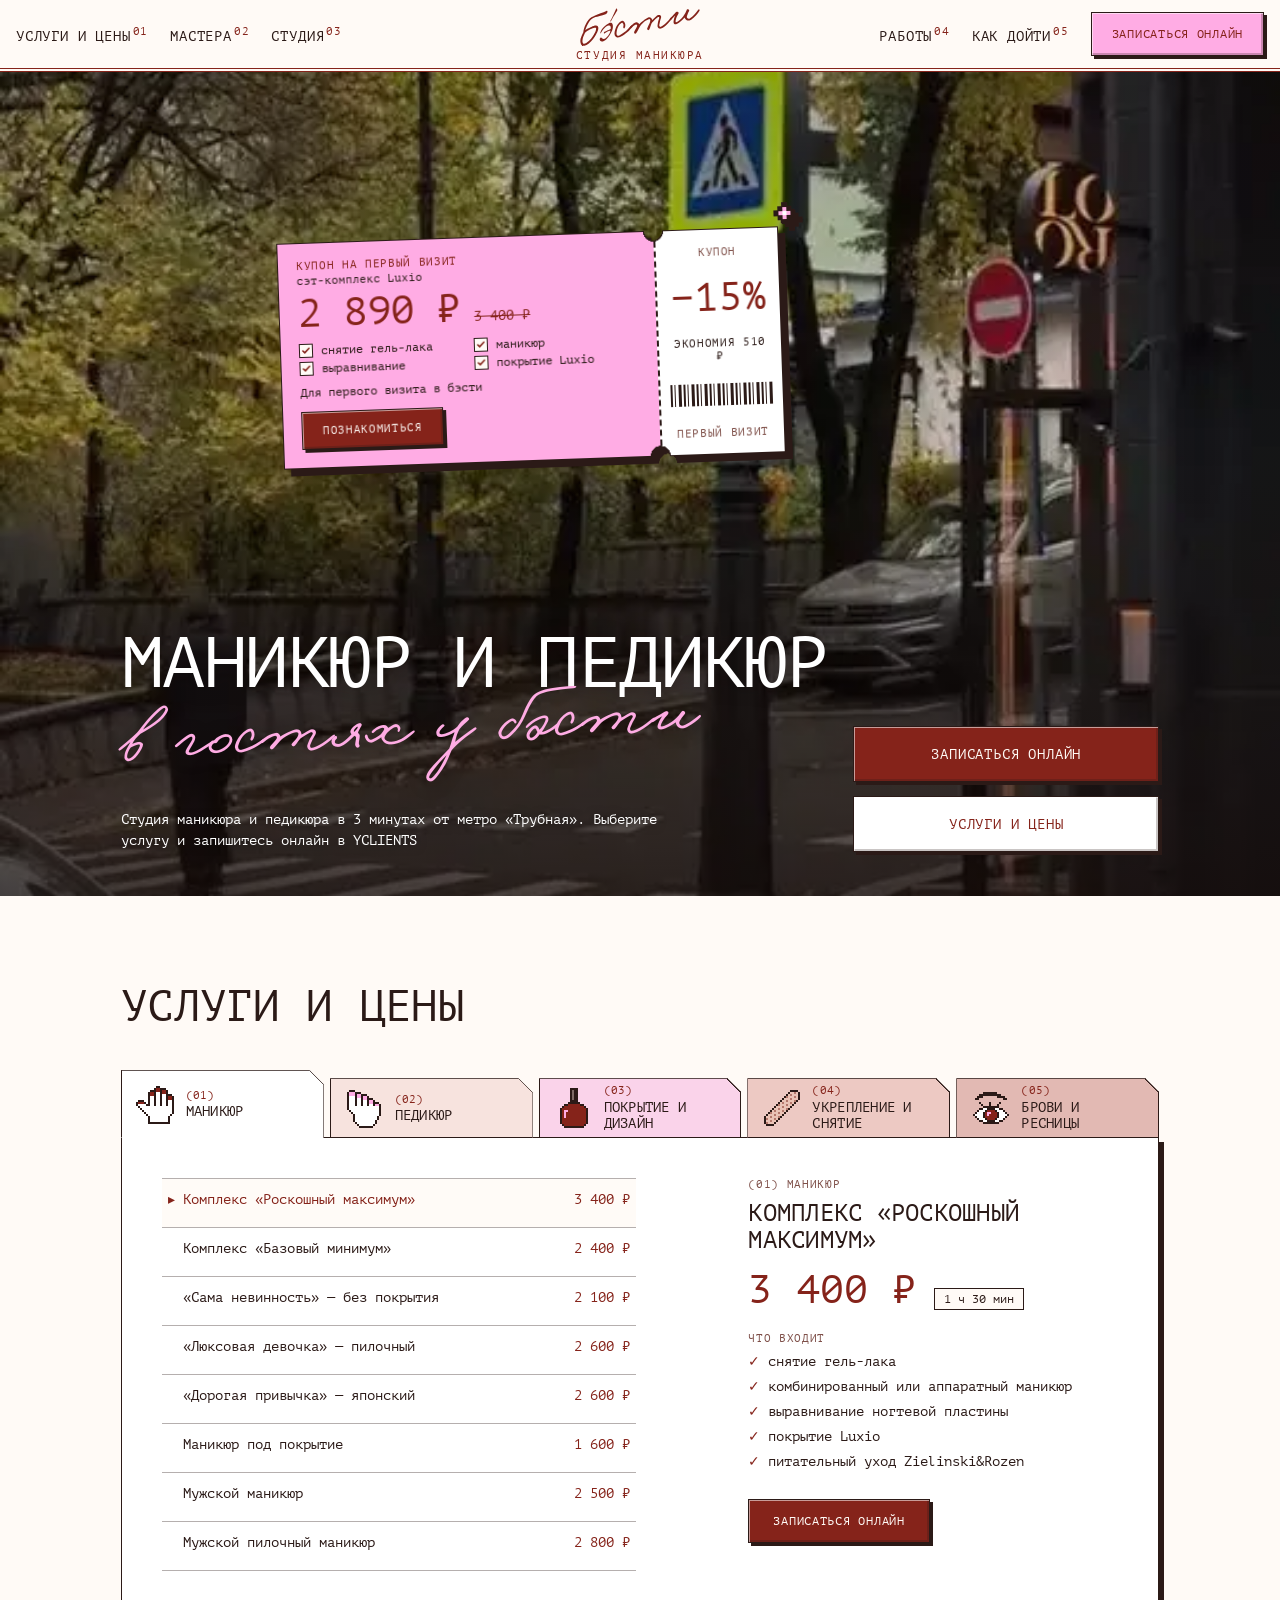
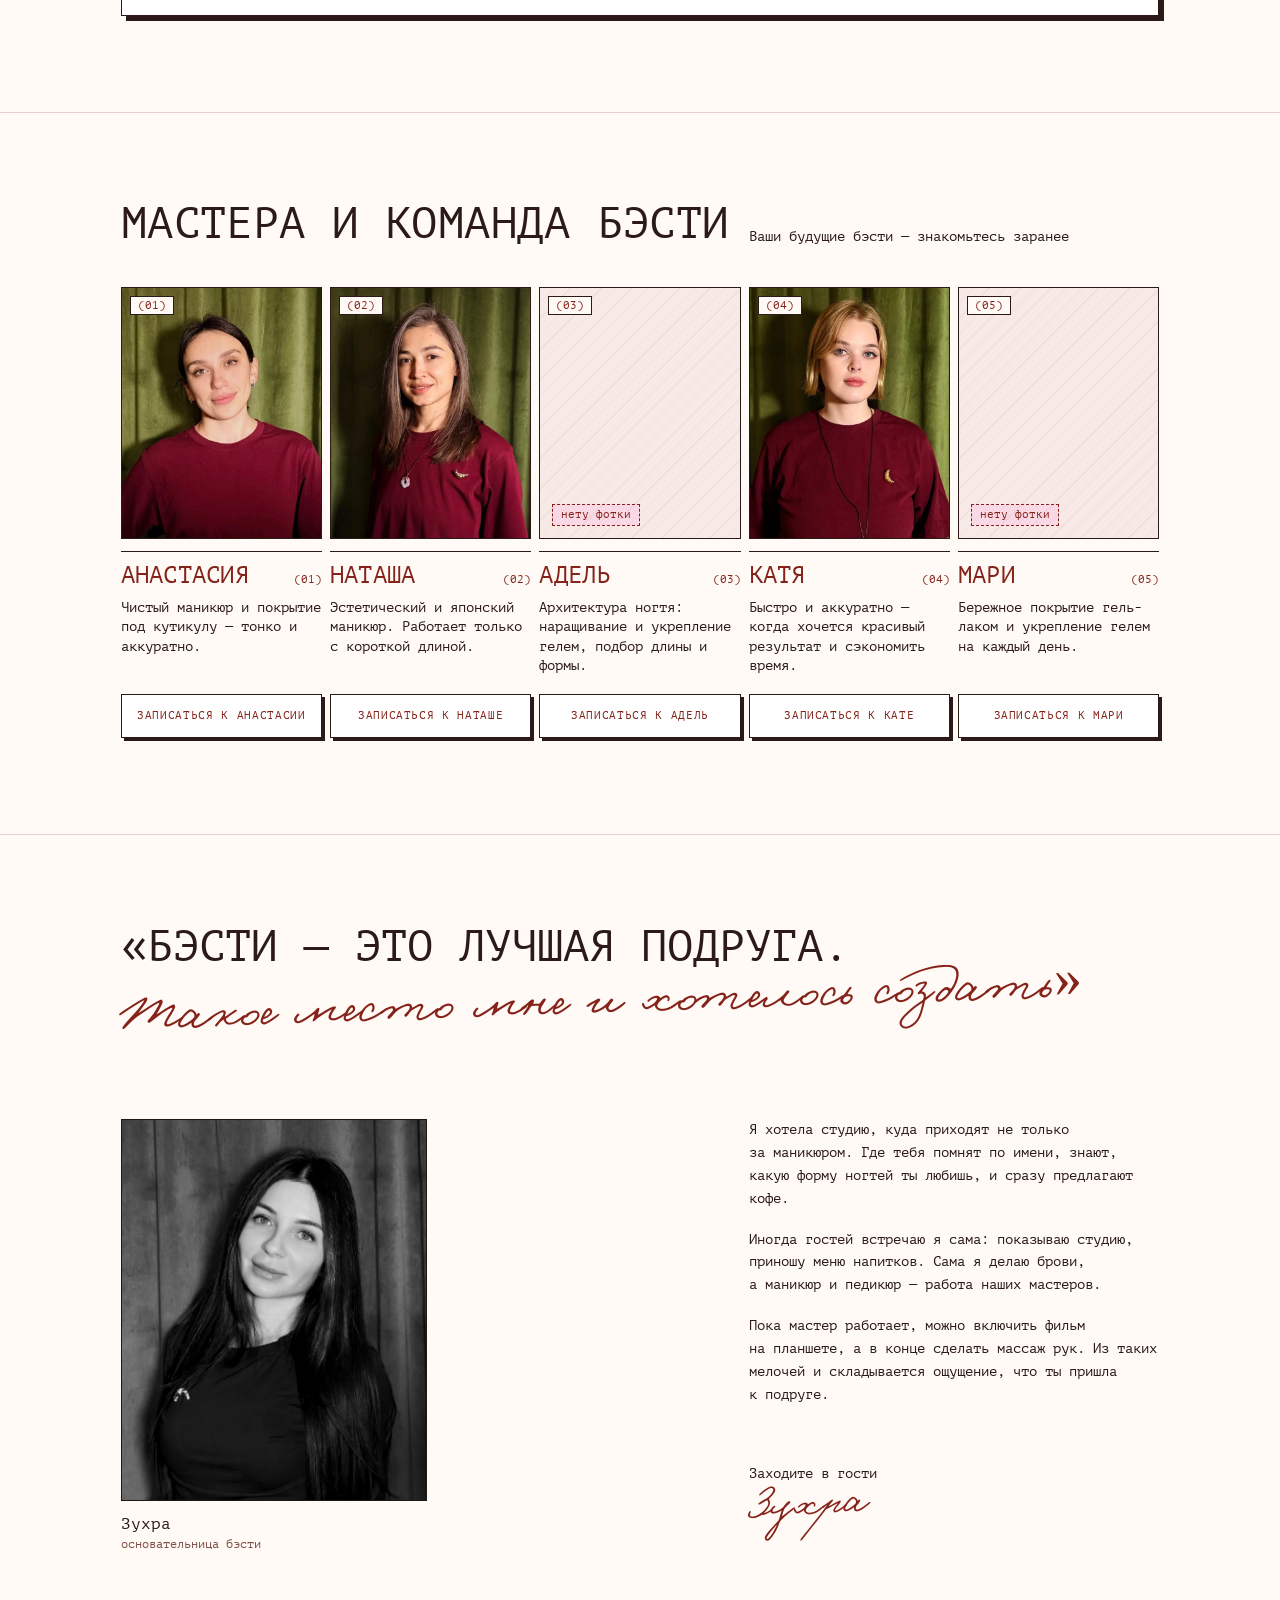
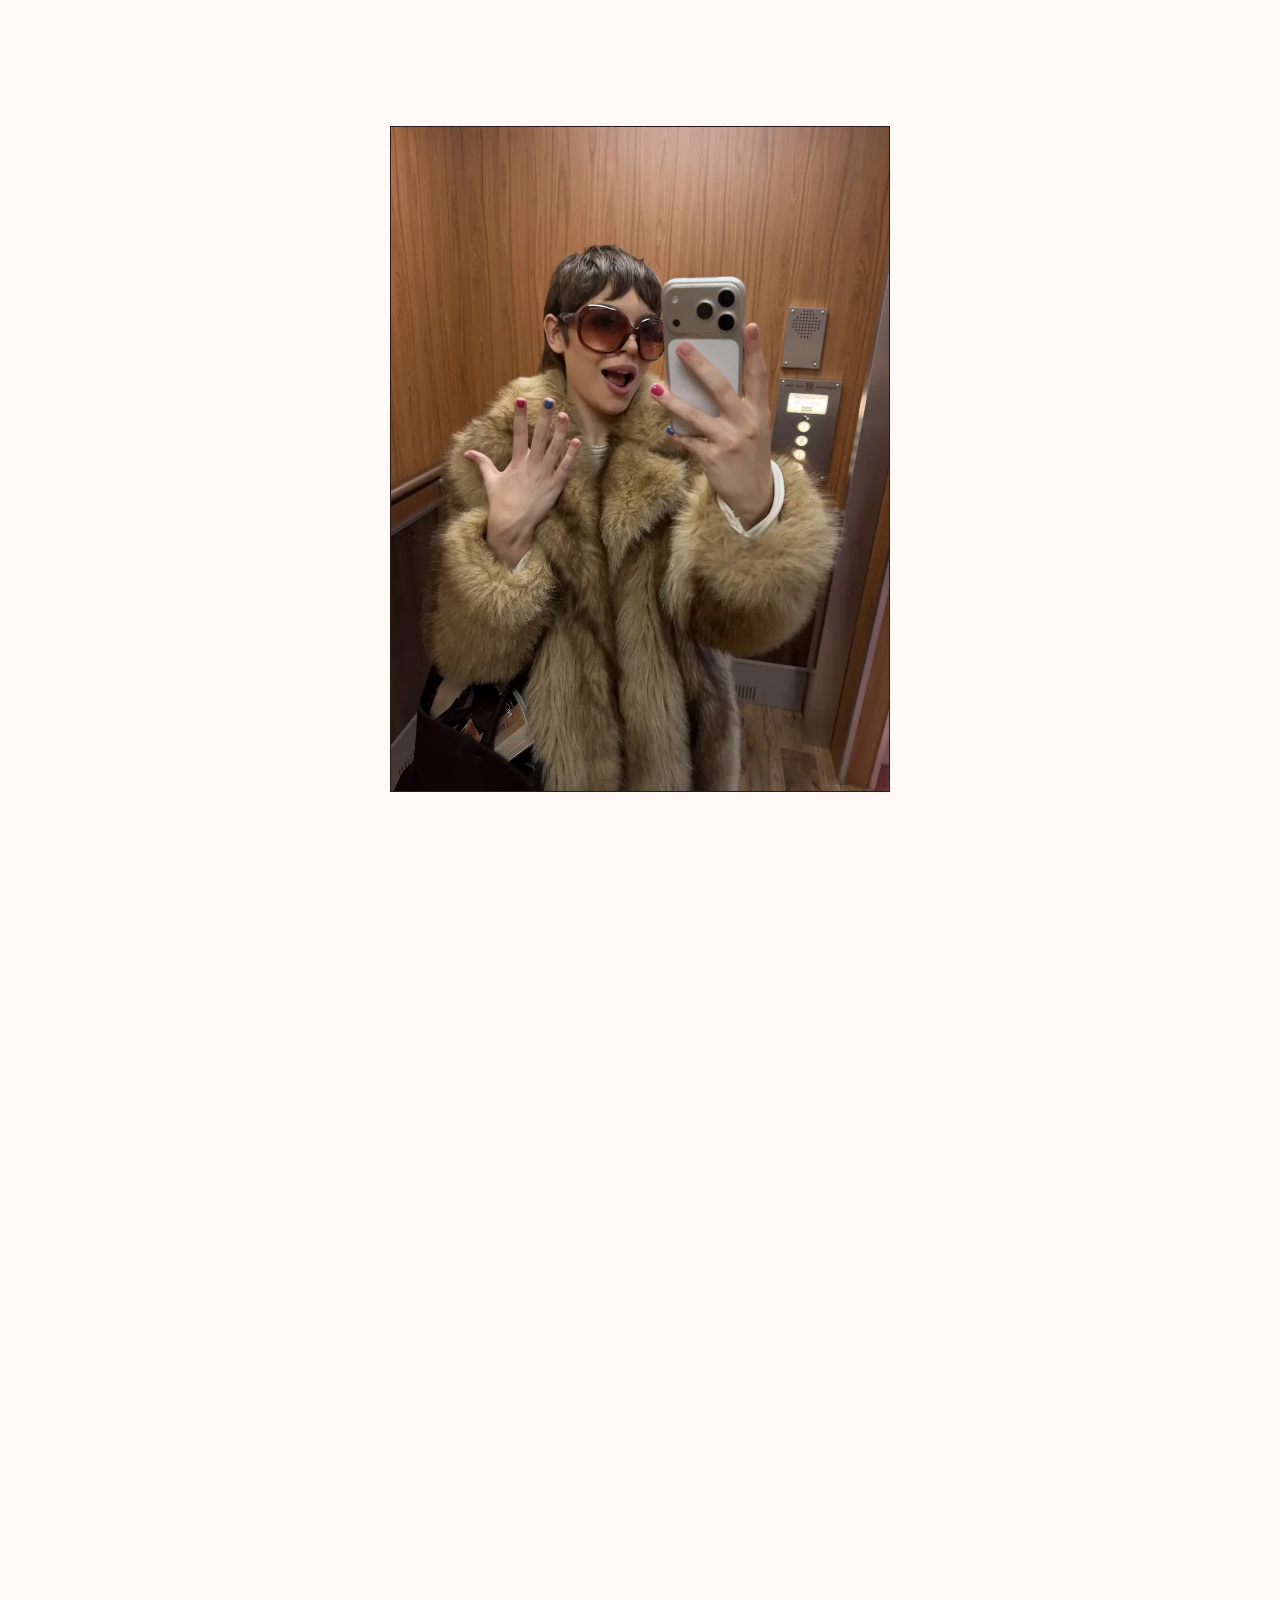
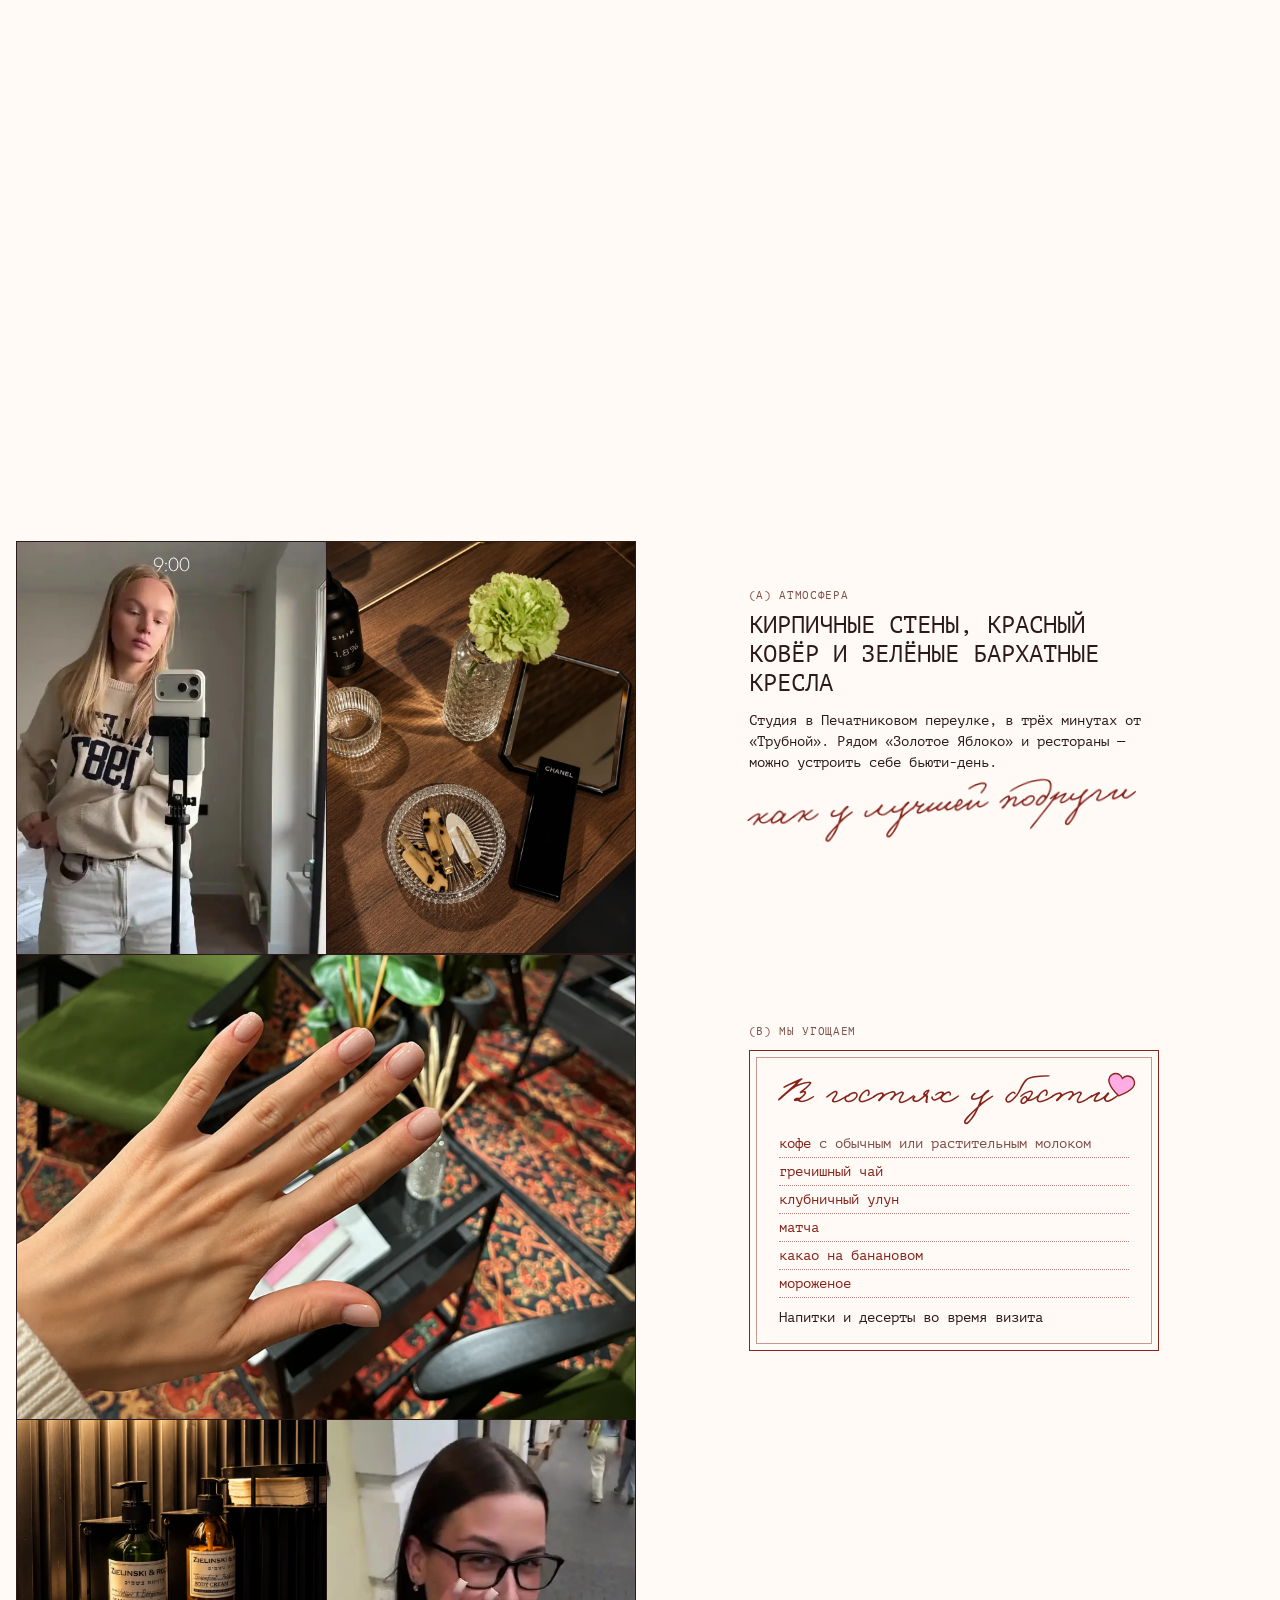
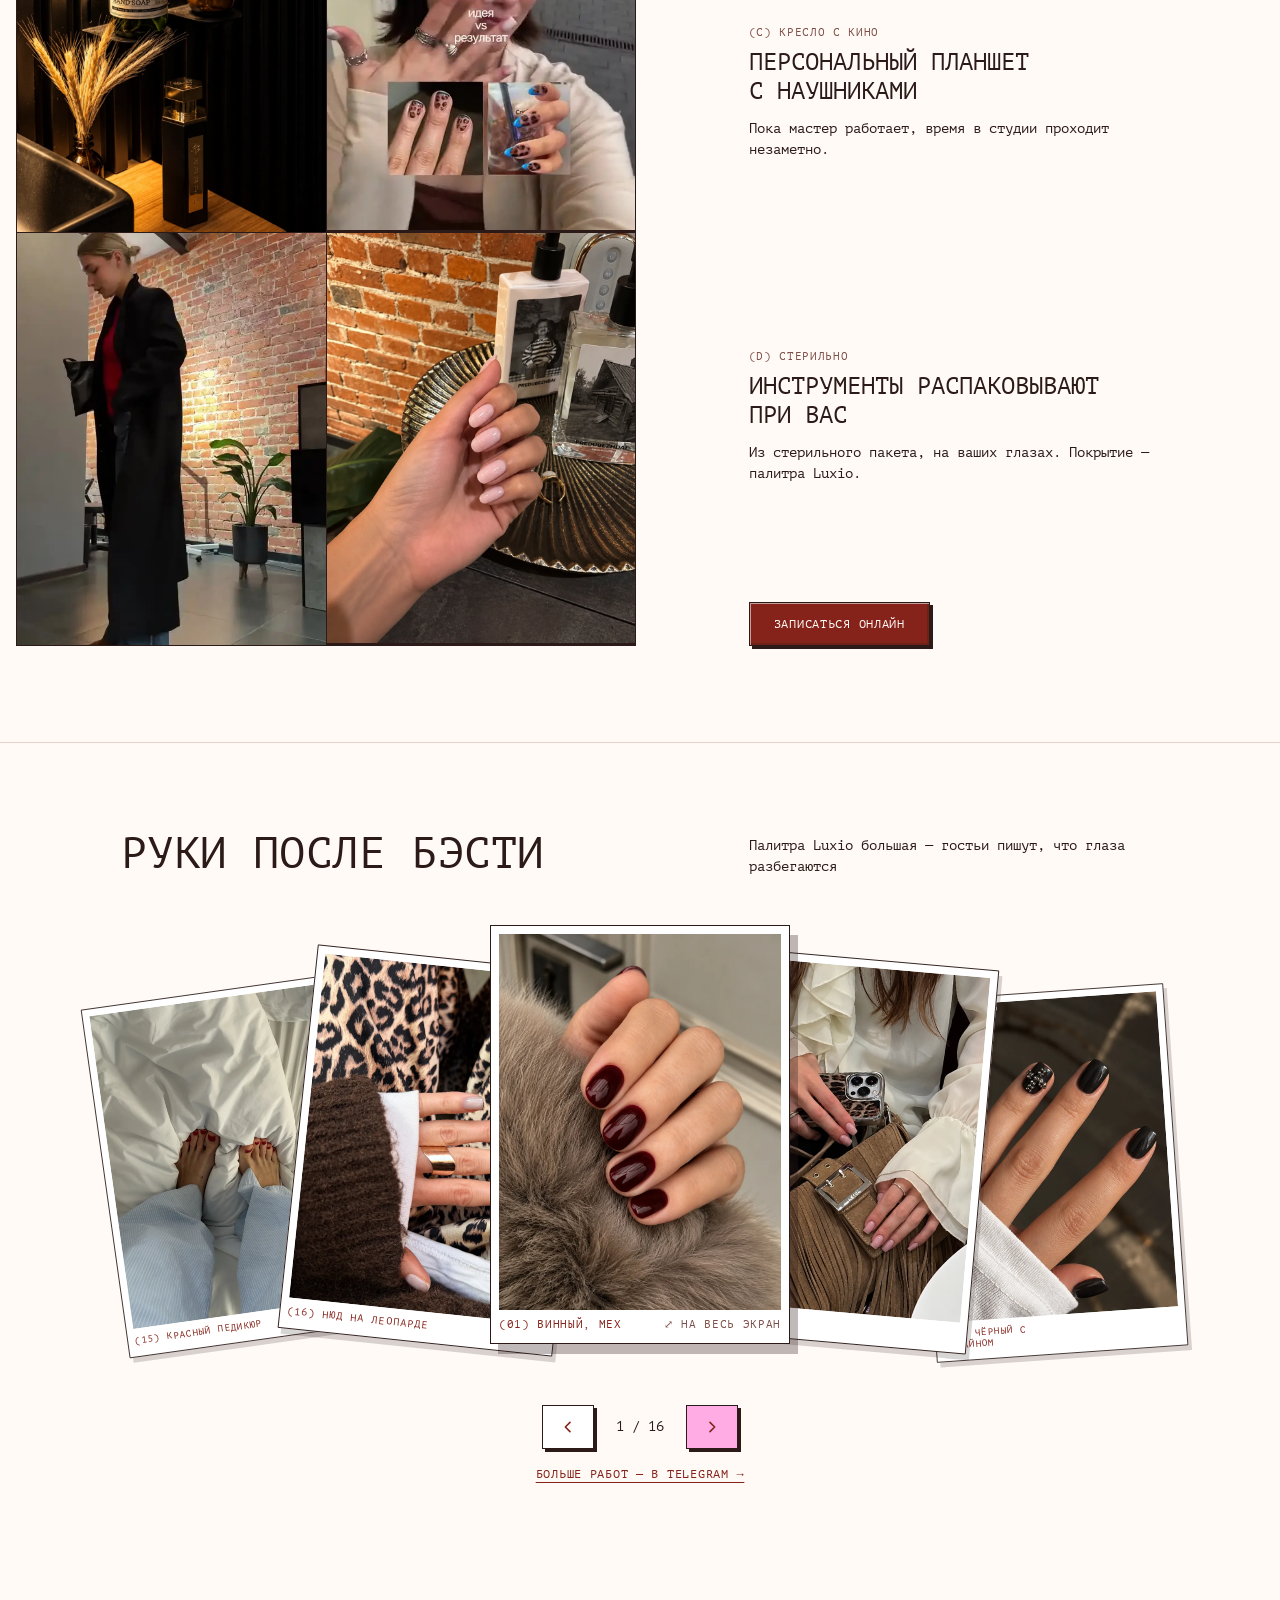
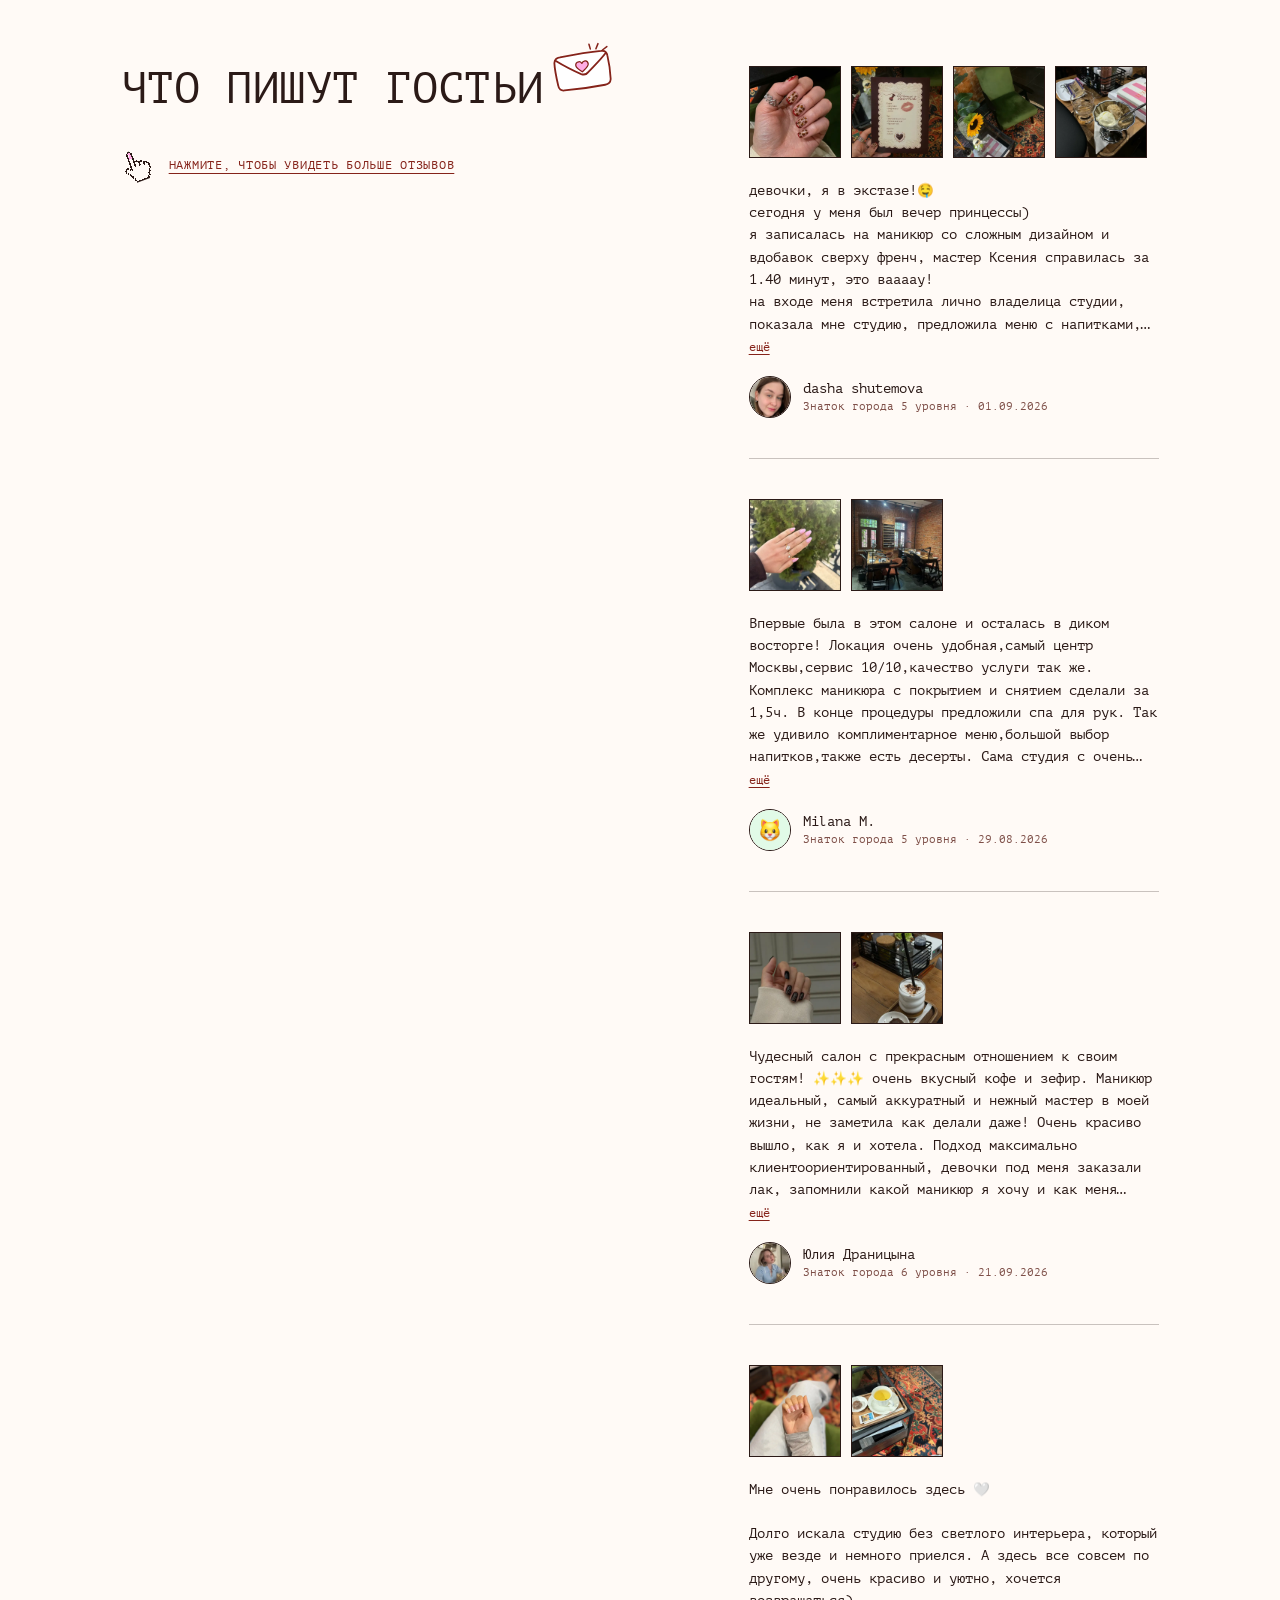
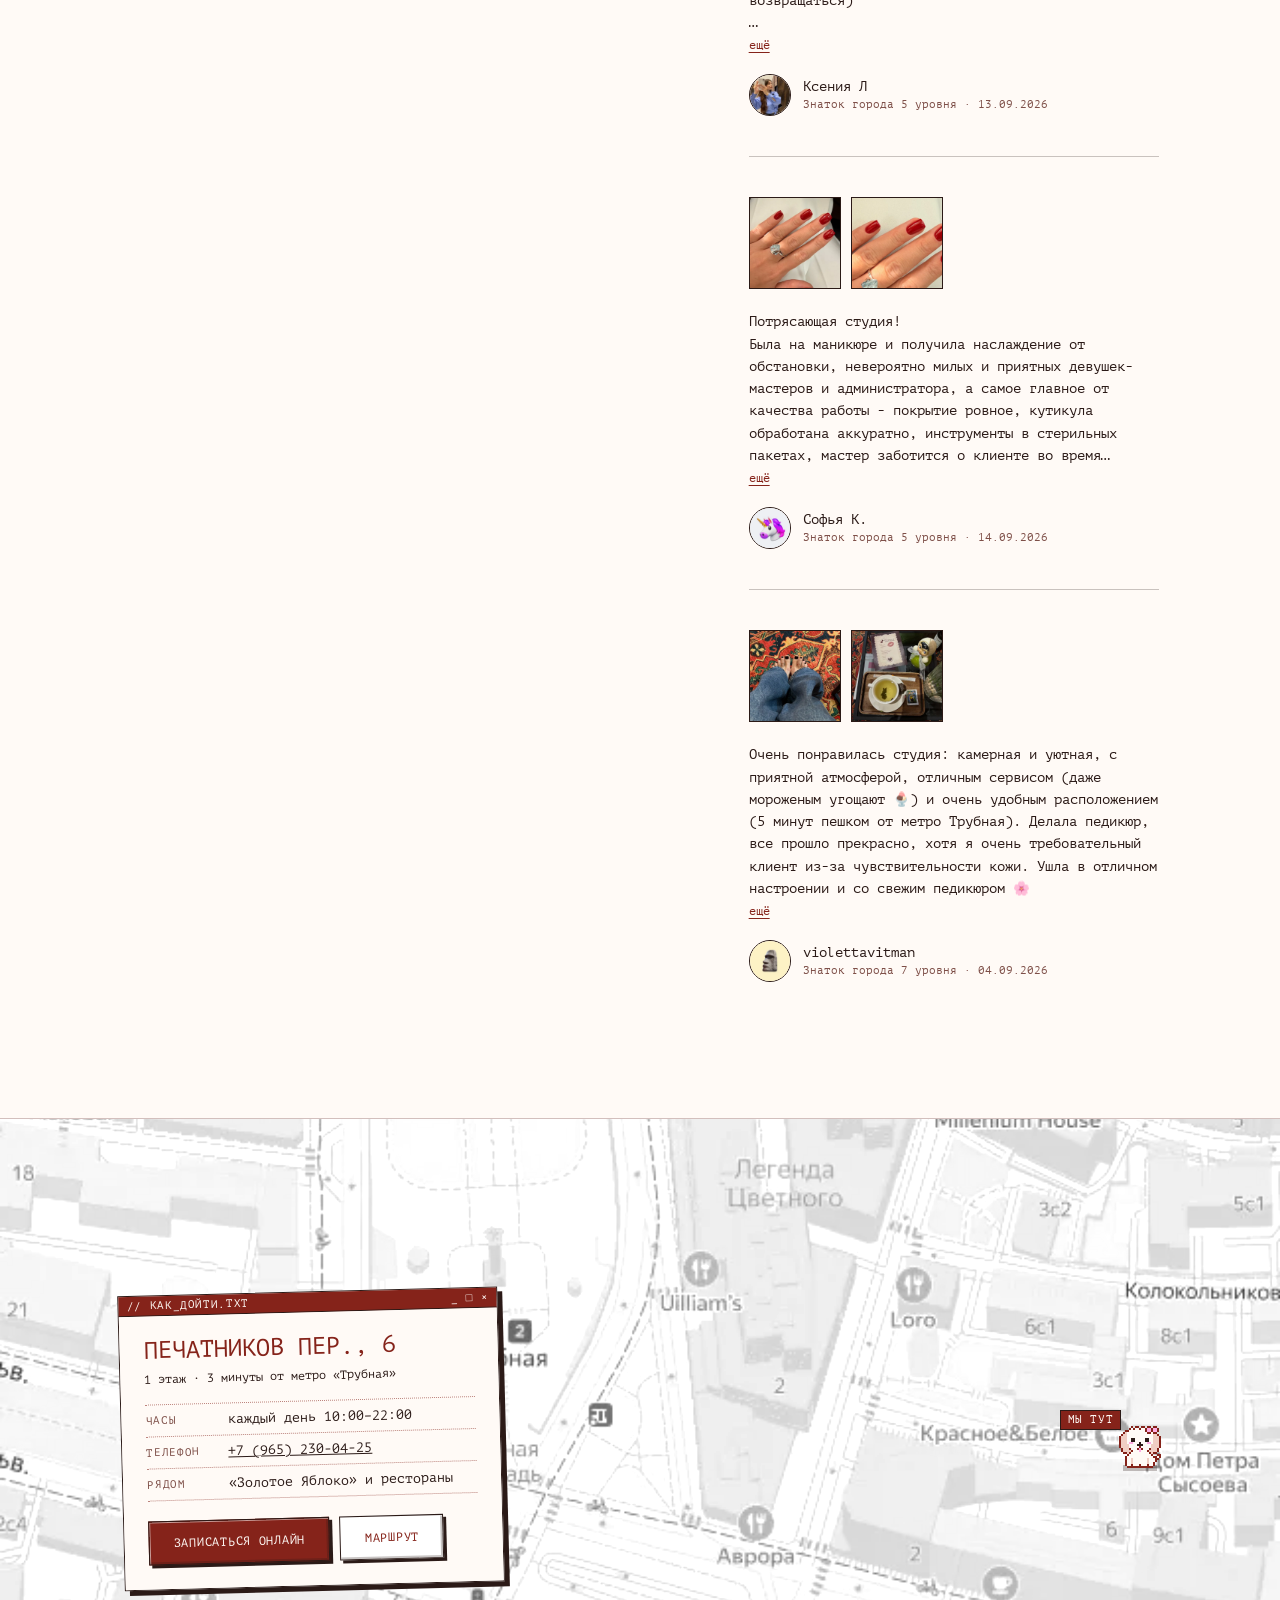
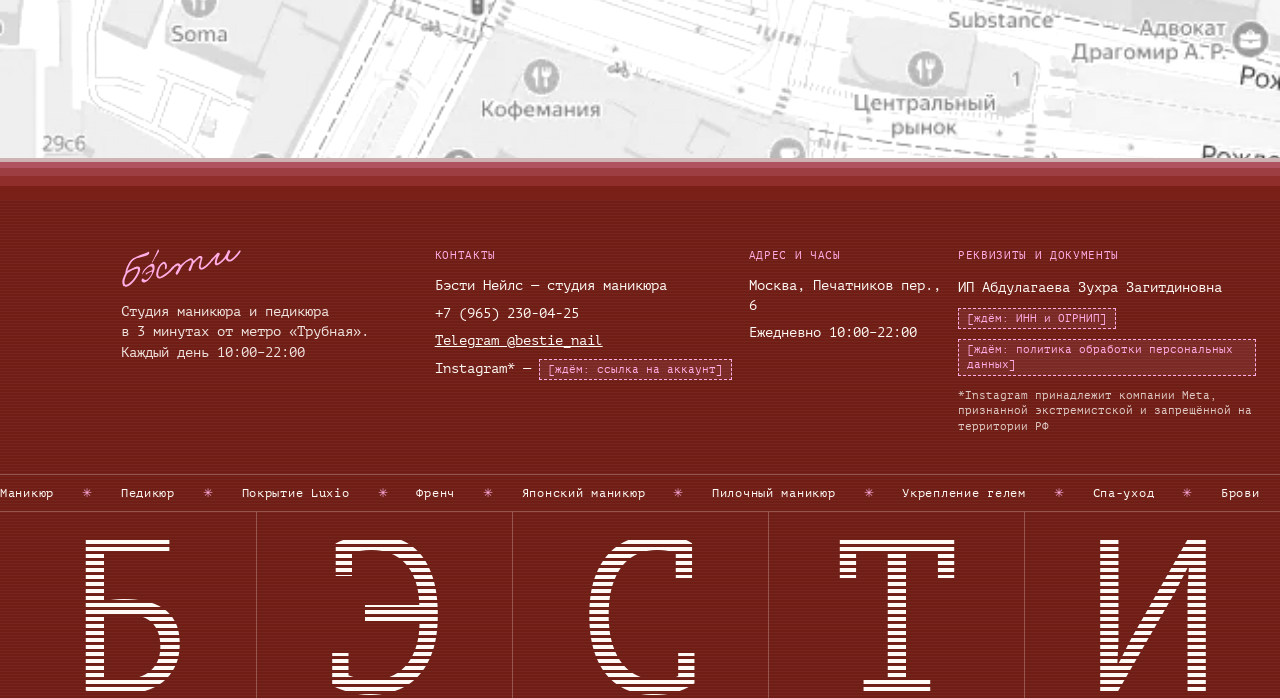
==== commit 13b002be: "Оптимизация: видео легче в 2 раза, постеры WebP, один файл стилей, отложенные скрипты, размеры у кар" ====
--- a/index.html
+++ b/index.html
@@ -9,13 +9,9 @@
 <meta name="theme-color" content="#85231A">
 <link rel="icon" href="assets/ui/logo-edinyj-bordo.svg" type="image/svg+xml">
 <link rel="preload" href="fonts/pt-mono-400-cyrillic.woff2" as="font" type="font/woff2" crossorigin>
-<link rel="stylesheet" href="fonts/fonts.css?v=202611040949">
-<link rel="stylesheet" href="css/style.css?v=202611040949">
-<link rel="stylesheet" href="css/oblozhki.css?v=202611040949">
-<link rel="stylesheet" href="css/shapki.css?v=202611040949">
-<link rel="stylesheet" href="css/mastera.css?v=202611040949">
-<link rel="stylesheet" href="css/gosti.css?v=202611040949">
-<link rel="stylesheet" href="css/raboty-otzyvy.css?v=202611040949">
+<link rel="preload" as="image" href="assets/video/video-interer-poster.webp" media="(max-width: 900px)" fetchpriority="high">
+<link rel="preload" as="image" href="assets/video/video-interer-shirokoe-poster.webp" media="(min-width: 901px)" fetchpriority="high">
+<link rel="stylesheet" href="css/bundle.css?v=202611041006"> <!-- все стили одним файлом: собирает tools/css_bundle.py из css/*.css -->
 </head>
 <body>
 
@@ -23,9 +19,9 @@
 <div class="top">
   <header class="hd hdc">
     <nav class="hdc__side" aria-label="Разделы"><a href="#price">Услуги и цены<sup>01</sup></a><a href="#team">Мастера<sup>02</sup></a><a href="#studio">Студия<sup>03</sup></a></nav>
-    <a class="brand" href="#top" aria-label="Бэсти — студия маникюра, наверх"><img src="assets/ui/logo-znak-bordo.svg" alt="бэсти"><span>студия маникюра</span></a>
+    <a class="brand" href="#top" aria-label="Бэсти — студия маникюра, наверх"><img width="1766" height="580" src="assets/ui/logo-znak-bordo.svg" alt="бэсти"><span>студия маникюра</span></a>
     <div class="hdc__side hdc__side--r"><nav aria-label="Разделы, продолжение"><a href="#works">Работы<sup>04</sup></a><a href="#route">Как дойти<sup>05</sup></a></nav><a class="btn btn--pink hdc__cta" href="https://n2379744.yclients.com/" target="_blank" rel="noopener">Записаться<span>&nbsp;онлайн</span></a></div>
-    <button class="nav__burger" type="button" aria-expanded="false" aria-controls="mob-menu"><svg aria-hidden="true" width="18" height="12" viewBox="0 0 18 12" shape-rendering="crispEdges"><rect width="18" height="2" fill="currentColor"/><rect y="5" width="18" height="2" fill="currentColor"/><rect y="10" width="18" height="2" fill="currentColor"/></svg><span>Меню</span></button>
+    <button class="nav__burger" type="button" aria-expanded="false" aria-controls="mob-menu" aria-label="Меню"><svg aria-hidden="true" width="18" height="12" viewBox="0 0 18 12" shape-rendering="crispEdges"><rect width="18" height="2" fill="currentColor"/><rect y="5" width="18" height="2" fill="currentColor"/><rect y="10" width="18" height="2" fill="currentColor"/></svg><span>Меню</span></button>
   </header>
   <div class="mob" id="mob-menu" hidden>
     <nav aria-label="Разделы страницы">
@@ -41,7 +37,9 @@
 <main>
 <!-- (01) ОБЛОЖКА: видео на весь экран, внизу заголовок и кнопки; над заголовком окно-сертификат первого визита, его можно перетаскивать по обложке -->
 <section id="top" class="vb vf">
-  <video class="vid-fill" poster="assets/video/video-interer-shirokoe-poster.jpg" muted loop playsinline preload="none" aria-label="Видео: студия изнутри"><source src="assets/video/video-interer.mp4" media="(max-width: 900px)"><source src="assets/video/video-interer-shirokoe.mp4"></video>
+  <!-- постер обложки — сразу картинкой (быстрый первый экран), видео подгружается скриптом под размер экрана и плавно проявляется -->
+  <picture class="vid-fill vid-poster"><source media="(max-width: 900px)" srcset="assets/video/video-interer-poster.webp" width="540" height="960"><img src="assets/video/video-interer-shirokoe-poster.webp" width="1440" height="810" alt="" fetchpriority="high"></picture>
+  <video class="vid-fill vid-cover" data-src-m="assets/video/video-interer.mp4" data-src-d="assets/video/video-interer-shirokoe.mp4" muted loop playsinline preload="none" aria-label="Видео: студия изнутри"></video>
   <div class="vf__band">
     <div class="vf__brand">
       <!-- купон первого визита как в первой версии: розовый билет с отрывным корешком; перетаскивается по обложке -->
@@ -49,7 +47,8 @@
         <button class="kp__close" type="button" aria-label="Закрыть купон">×</button>
         <div class="kp">
           <div class="kp__main">
-            <p class="kp__lbl">Купон · сэт-комплекс Luxio</p>
+            <p class="kp__lbl">Купон на первый визит</p>
+            <p class="kp__set">сэт-комплекс Luxio</p>
             <p class="kp__price"><span>2 890 ₽</span><span class="sr">вместо</span><s>3 400 ₽</s></p>
             <ul class="kp__list"><li><span class="kp__chk" aria-hidden="true"><svg width="10" height="10" viewBox="0 0 16 16" fill="none"><path d="M3 8l3 3 7-7" stroke="#85231A" stroke-width="2.5" stroke-linecap="round" stroke-linejoin="round"/></svg></span>снятие гель-лака</li><li><span class="kp__chk" aria-hidden="true"><svg width="10" height="10" viewBox="0 0 16 16" fill="none"><path d="M3 8l3 3 7-7" stroke="#85231A" stroke-width="2.5" stroke-linecap="round" stroke-linejoin="round"/></svg></span>маникюр</li><li><span class="kp__chk" aria-hidden="true"><svg width="10" height="10" viewBox="0 0 16 16" fill="none"><path d="M3 8l3 3 7-7" stroke="#85231A" stroke-width="2.5" stroke-linecap="round" stroke-linejoin="round"/></svg></span>выравнивание</li><li><span class="kp__chk" aria-hidden="true"><svg width="10" height="10" viewBox="0 0 16 16" fill="none"><path d="M3 8l3 3 7-7" stroke="#85231A" stroke-width="2.5" stroke-linecap="round" stroke-linejoin="round"/></svg></span>покрытие Luxio</li></ul>
             <p class="kp__for">Для первого визита в бэсти</p>
@@ -99,13 +98,13 @@
   </div>
   <div class="tms">
     <article class="tm">
-      <div class="tm__photo"><span class="tm__num">(01)</span><img class="tm__img" src="assets/img/master-anastasiya.webp" alt="Анастасия, мастер маникюра и педикюра" loading="lazy"></div>
+      <div class="tm__photo"><span class="tm__num">(01)</span><img width="800" height="800" class="tm__img" src="assets/img/master-anastasiya.webp" alt="Анастасия, мастер маникюра и педикюра" loading="lazy"></div>
       <div class="tm__head"><h3>Анастасия</h3><span>(01)</span></div>
       <p class="tm__t">Чистый маникюр и покрытие под кутикулу — тонко и аккуратно.</p>
       <a class="tm__btn" href="https://n2379744.yclients.com/company/2062923/personal/select-master/master-info/2062923/6134247" target="_blank" rel="noopener">Записаться к Анастасии</a>
     </article>
     <article class="tm">
-      <div class="tm__photo"><span class="tm__num">(02)</span><img class="tm__img" src="assets/img/master-natasha.webp" alt="Наташа, мастер маникюра и педикюра" loading="lazy"></div>
+      <div class="tm__photo"><span class="tm__num">(02)</span><img width="800" height="800" class="tm__img" src="assets/img/master-natasha.webp" alt="Наташа, мастер маникюра и педикюра" loading="lazy"></div>
       <div class="tm__head"><h3>Наташа</h3><span>(02)</span></div>
       <p class="tm__t">Эстетический и японский маникюр. Работает только с короткой длиной.</p>
       <a class="tm__btn" href="https://n2379744.yclients.com/company/2062923/personal/select-master/master-info/2062923/5799996" target="_blank" rel="noopener">Записаться к Наташе</a>
@@ -117,7 +116,7 @@
       <a class="tm__btn" href="https://n2379744.yclients.com/company/2062923/personal/select-master/master-info/2062923/6290514" target="_blank" rel="noopener">Записаться к Адель</a>
     </article>
     <article class="tm">
-      <div class="tm__photo"><span class="tm__num">(04)</span><img class="tm__img" src="assets/img/master-katya.webp" alt="Катя, мастер маникюра и педикюра" loading="lazy"></div>
+      <div class="tm__photo"><span class="tm__num">(04)</span><img width="800" height="800" class="tm__img" src="assets/img/master-katya.webp" alt="Катя, мастер маникюра и педикюра" loading="lazy"></div>
       <div class="tm__head"><h3>Катя</h3><span>(04)</span></div>
       <p class="tm__t">Быстро и аккуратно — когда хочется красивый результат и сэкономить время.</p>
       <a class="tm__btn" href="https://n2379744.yclients.com/company/2062923/personal/select-master/master-info/2062923/5895762" target="_blank" rel="noopener">Записаться к Кате</a>
@@ -135,7 +134,7 @@
 <section id="founder" class="section fnd">
   <p class="fc__q">«Бэсти — это лучшая подруга. <span class="hand">Такое место мне и&nbsp;хотелось создать»</span></p>
   <div class="fnd__row">
-    <figure class="fnd__ph2"><img src="assets/img/osnovatelnica-zuhra.webp" alt="Зухра, основательница студии бэсти" loading="lazy"><figcaption><b>Зухра</b><span>основательница бэсти</span></figcaption></figure>
+    <figure class="fnd__ph2"><img width="800" height="800" src="assets/img/osnovatelnica-zuhra.webp" alt="Зухра, основательница студии бэсти" loading="lazy"><figcaption><b>Зухра</b><span>основательница бэсти</span></figcaption></figure>
     <div class="fnd__txt2">
       <p>Я хотела студию, куда приходят не только за&nbsp;маникюром. Где тебя помнят по&nbsp;имени, знают, какую форму ногтей ты любишь, и&nbsp;сразу предлагают кофе.</p>
       <p>Иногда гостей встречаю я сама: показываю студию, приношу меню напитков. Сама я делаю брови, а&nbsp;маникюр и&nbsp;педикюр — работа наших мастеров.</p>
@@ -150,21 +149,21 @@
 <section id="studio" class="gosti">
   <div class="gintro">
     <div class="gintro__stick">
-      <img class="gintro__img" src="assets/img/gosti-gostya-lift.webp" alt="Гостья бэсти показывает разноцветный маникюр">
+      <img loading="lazy" width="900" height="1200" class="gintro__img" src="assets/img/gosti-gostya-lift.webp" alt="Гостья бэсти показывает разноцветный маникюр">
       <h2 class="gintro__ttl"><span class="gintro__l">В гостях</span><span class="gintro__r">у бэсти</span></h2>
     </div>
   </div>
 
   <div class="section gosti__body">
     <div class="ga">
-      <div class="ga__m ga__m--1"><figure><video src="assets/video/video-den-v-studii.mp4" poster="assets/video/video-den-v-studii-poster.jpg" muted loop playsinline preload="none" aria-label="Видео: утро в студии"></video></figure><figure><img src="assets/img/gosti-stolik-cvety.webp" alt="Столик в студии с цветами" loading="lazy"></figure></div>
+      <div class="ga__m ga__m--1"><figure><video src="assets/video/video-den-v-studii.mp4" poster="assets/video/video-den-v-studii-poster.webp" muted loop playsinline preload="none" aria-label="Видео: утро в студии"></video></figure><figure><img width="900" height="1200" src="assets/img/gosti-stolik-cvety.webp" alt="Столик в студии с цветами" loading="lazy"></figure></div>
       <div class="ga__t ga__t--1">
         <p class="label">(a) атмосфера</p>
         <p class="ga__h">Кирпичные стены, красный ковёр и&nbsp;зелёные бархатные кресла</p>
         <p class="ga__p">Студия в Печатниковом переулке, в трёх минутах от «Трубной». Рядом «Золотое Яблоко» и рестораны — можно устроить себе бьюти-день.</p>
         <p class="hand ga__note">как у лучшей подруги</p>
       </div>
-      <div class="ga__m ga__m--2"><figure class="ga__wide"><img src="assets/img/gosti-zelyonye-kresla-4x3.webp" alt="Зелёные бархатные кресла и ковёр в студии" loading="lazy"></figure></div>
+      <div class="ga__m ga__m--2"><figure class="ga__wide"><img width="1200" height="900" src="assets/img/gosti-zelyonye-kresla-4x3.webp" alt="Зелёные бархатные кресла и ковёр в студии" loading="lazy"></figure></div>
       <div class="ga__t ga__t--2">
         <p class="label">(b) мы угощаем</p>
         <!-- меню напитков как в первой версии: двойная рамка, название от руки, список с пунктиром -->
@@ -182,13 +181,13 @@
           <p class="dmenu__note">Напитки и десерты во время визита</p>
         </div></div>
       </div>
-      <div class="ga__m ga__m--3"><figure><img src="assets/img/gosti-polka.webp" alt="Полка с уходом в студии" loading="lazy"></figure><figure><video src="assets/video/video-process.mp4" poster="assets/video/video-process-poster.jpg" muted loop playsinline preload="none" aria-label="Видео: мастер делает маникюр"></video></figure></div>
+      <div class="ga__m ga__m--3"><figure><img width="900" height="1200" src="assets/img/gosti-polka.webp" alt="Полка с уходом в студии" loading="lazy"></figure><figure><video src="assets/video/video-process.mp4" poster="assets/video/video-process-poster.webp" muted loop playsinline preload="none" aria-label="Видео: мастер делает маникюр"></video></figure></div>
       <div class="ga__t ga__t--3">
         <p class="label">(c) кресло с кино</p>
         <p class="ga__h">Персональный планшет с&nbsp;наушниками</p>
         <p class="ga__p">Пока мастер работает, время в студии проходит незаметно.</p>
       </div>
-      <div class="ga__m ga__m--4"><figure><video src="assets/video/video-polki-luxio.mp4" poster="assets/video/video-polki-luxio-poster.jpg" muted loop playsinline preload="none" aria-label="Видео: полки с лаками Luxio"></video></figure><figure><img src="assets/img/gosti-flakon-kirpich.webp" alt="Маникюр на фоне кирпичной стены" loading="lazy"></figure></div>
+      <div class="ga__m ga__m--4"><figure><video src="assets/video/video-polki-luxio.mp4" poster="assets/video/video-polki-luxio-poster.webp" muted loop playsinline preload="none" aria-label="Видео: полки с лаками Luxio"></video></figure><figure><img width="900" height="1200" src="assets/img/gosti-flakon-kirpich.webp" alt="Маникюр на фоне кирпичной стены" loading="lazy"></figure></div>
       <div class="ga__t ga__t--4">
         <p class="label">(d) стерильно</p>
         <p class="ga__h">Инструменты распаковывают при&nbsp;вас</p>
@@ -207,22 +206,22 @@
     <p class="aside">Палитра Luxio большая — гостьи пишут, что глаза разбегаются</p>
   </div>
   <div class="pile" aria-label="Работы мастеров — листайте свайпом">
-    <button class="pc" type="button" data-i="0"><span class="pc__ph"><img src="assets/img/raboty/01-bordo-meh.webp" alt="Винный маникюр на фоне меха" loading="lazy"></span><span class="pc__cap"><span>(01) винный, мех</span><span class="pc__note">⤢ на весь экран</span></span></button>
-    <button class="pc" type="button" data-i="1"><span class="pc__ph"><img src="assets/img/raboty/02-nyud-sumka.webp" alt="Нюдовый маникюр, руки на сумке с бахромой" loading="lazy"></span><span class="pc__cap"><span>(02) нюд</span><span class="pc__note">⤢ на весь экран</span></span></button>
-    <button class="pc" type="button" data-i="2"><span class="pc__ph"><img src="assets/img/raboty/03-chernyj-dizajn.webp" alt="Чёрный маникюр с дизайном, Luxio Nightfall" loading="lazy"></span><span class="pc__cap"><span>(03) чёрный с дизайном</span><span class="pc__note">⤢ на весь экран</span></span></button>
-    <button class="pc" type="button" data-i="3"><span class="pc__ph"><img src="assets/img/raboty/04-krasnyj-kolco.webp" alt="Красный маникюр и кольцо с камнем" loading="lazy"></span><span class="pc__cap"><span>(04) красный</span><span class="pc__note">⤢ на весь экран</span></span></button>
-    <button class="pc" type="button" data-i="4"><span class="pc__ph"><img src="assets/img/raboty/05-poloski.webp" alt="Маникюр с полосками и кольцо-печатка" loading="lazy"></span><span class="pc__cap"><span>(05) полоски</span><span class="pc__note">⤢ на весь экран</span></span></button>
-    <button class="pc" type="button" data-i="5"><span class="pc__ph"><img src="assets/img/raboty/06-rozovyj-ochki.webp" alt="Розовый маникюр, солнечные очки" loading="lazy"></span><span class="pc__cap"><span>(06) розовый</span><span class="pc__note">⤢ на весь экран</span></span></button>
-    <button class="pc" type="button" data-i="6"><span class="pc__ph"><img src="assets/img/raboty/07-lavandovyj.webp" alt="Лавандовый маникюр, стакан воды" loading="lazy"></span><span class="pc__cap"><span>(07) лавандовый</span><span class="pc__note">⤢ на весь экран</span></span></button>
-    <button class="pc" type="button" data-i="7"><span class="pc__ph"><img src="assets/img/raboty/08-bordo-molniya.webp" alt="Бордовый маникюр на красном фоне" loading="lazy"></span><span class="pc__cap"><span>(08) бордо</span><span class="pc__note">⤢ на весь экран</span></span></button>
-    <button class="pc" type="button" data-i="8"><span class="pc__ph"><img src="assets/img/raboty/09-pedikyur-dizajn.webp" alt="Педикюр с дизайном" loading="lazy"></span><span class="pc__cap"><span>(09) педикюр с дизайном</span><span class="pc__note">⤢ на весь экран</span></span></button>
-    <button class="pc" type="button" data-i="9"><span class="pc__ph"><img src="assets/img/raboty/10-nyud-kofe.webp" alt="Нюдовый маникюр Luxio Haven со стаканом кофе" loading="lazy"></span><span class="pc__cap"><span>(10) нюд Luxio Haven</span><span class="pc__note">⤢ на весь экран</span></span></button>
-    <button class="pc" type="button" data-i="10"><span class="pc__ph"><img src="assets/img/raboty/11-temnyj-mashina.webp" alt="Тёмный маникюр в салоне машины" loading="lazy"></span><span class="pc__cap"><span>(11) тёмный</span><span class="pc__note">⤢ на весь экран</span></span></button>
-    <button class="pc" type="button" data-i="11"><span class="pc__ph"><img src="assets/img/raboty/12-rozovyj-flakon.webp" alt="Розовый нюдовый маникюр и флакон духов" loading="lazy"></span><span class="pc__cap"><span>(12) розовый нюд</span><span class="pc__note">⤢ на весь экран</span></span></button>
-    <button class="pc" type="button" data-i="12"><span class="pc__ph"><img src="assets/img/raboty/13-bordo-listya.webp" alt="Бордовый маникюр на фоне жёлтых листьев" loading="lazy"></span><span class="pc__cap"><span>(13) бордо, осень</span><span class="pc__note">⤢ на весь экран</span></span></button>
-    <button class="pc" type="button" data-i="13"><span class="pc__ph"><img src="assets/img/raboty/14-molochnyj-kovyor.webp" alt="Молочный нюдовый маникюр на фоне ковра" loading="lazy"></span><span class="pc__cap"><span>(14) молочный нюд</span><span class="pc__note">⤢ на весь экран</span></span></button>
-    <button class="pc" type="button" data-i="14"><span class="pc__ph"><img src="assets/img/raboty/15-pedikyur-krasnyj.webp" alt="Красный педикюр" loading="lazy"></span><span class="pc__cap"><span>(15) красный педикюр</span><span class="pc__note">⤢ на весь экран</span></span></button>
-    <button class="pc" type="button" data-i="15"><span class="pc__ph"><img src="assets/img/raboty/16-nyud-leopard.webp" alt="Нюдовый маникюр на леопардовом принте" loading="lazy"></span><span class="pc__cap"><span>(16) нюд на леопарде</span><span class="pc__note">⤢ на весь экран</span></span></button>
+    <button class="pc" type="button" data-i="0"><span class="pc__ph"><img width="900" height="1200" src="assets/img/raboty/01-bordo-meh.webp" alt="Винный маникюр на фоне меха" loading="lazy"></span><span class="pc__cap"><span>(01) винный, мех</span><span class="pc__note">⤢ на весь экран</span></span></button>
+    <button class="pc" type="button" data-i="1"><span class="pc__ph"><img width="900" height="1200" src="assets/img/raboty/02-nyud-sumka.webp" alt="Нюдовый маникюр, руки на сумке с бахромой" loading="lazy"></span><span class="pc__cap"><span>(02) нюд</span><span class="pc__note">⤢ на весь экран</span></span></button>
+    <button class="pc" type="button" data-i="2"><span class="pc__ph"><img width="900" height="1200" src="assets/img/raboty/03-chernyj-dizajn.webp" alt="Чёрный маникюр с дизайном, Luxio Nightfall" loading="lazy"></span><span class="pc__cap"><span>(03) чёрный с дизайном</span><span class="pc__note">⤢ на весь экран</span></span></button>
+    <button class="pc" type="button" data-i="3"><span class="pc__ph"><img width="900" height="1200" src="assets/img/raboty/04-krasnyj-kolco.webp" alt="Красный маникюр и кольцо с камнем" loading="lazy"></span><span class="pc__cap"><span>(04) красный</span><span class="pc__note">⤢ на весь экран</span></span></button>
+    <button class="pc" type="button" data-i="4"><span class="pc__ph"><img width="900" height="1200" src="assets/img/raboty/05-poloski.webp" alt="Маникюр с полосками и кольцо-печатка" loading="lazy"></span><span class="pc__cap"><span>(05) полоски</span><span class="pc__note">⤢ на весь экран</span></span></button>
+    <button class="pc" type="button" data-i="5"><span class="pc__ph"><img width="900" height="1200" src="assets/img/raboty/06-rozovyj-ochki.webp" alt="Розовый маникюр, солнечные очки" loading="lazy"></span><span class="pc__cap"><span>(06) розовый</span><span class="pc__note">⤢ на весь экран</span></span></button>
+    <button class="pc" type="button" data-i="6"><span class="pc__ph"><img width="900" height="1200" src="assets/img/raboty/07-lavandovyj.webp" alt="Лавандовый маникюр, стакан воды" loading="lazy"></span><span class="pc__cap"><span>(07) лавандовый</span><span class="pc__note">⤢ на весь экран</span></span></button>
+    <button class="pc" type="button" data-i="7"><span class="pc__ph"><img width="900" height="1200" src="assets/img/raboty/08-bordo-molniya.webp" alt="Бордовый маникюр на красном фоне" loading="lazy"></span><span class="pc__cap"><span>(08) бордо</span><span class="pc__note">⤢ на весь экран</span></span></button>
+    <button class="pc" type="button" data-i="8"><span class="pc__ph"><img width="900" height="1200" src="assets/img/raboty/09-pedikyur-dizajn.webp" alt="Педикюр с дизайном" loading="lazy"></span><span class="pc__cap"><span>(09) педикюр с дизайном</span><span class="pc__note">⤢ на весь экран</span></span></button>
+    <button class="pc" type="button" data-i="9"><span class="pc__ph"><img width="900" height="1200" src="assets/img/raboty/10-nyud-kofe.webp" alt="Нюдовый маникюр Luxio Haven со стаканом кофе" loading="lazy"></span><span class="pc__cap"><span>(10) нюд Luxio Haven</span><span class="pc__note">⤢ на весь экран</span></span></button>
+    <button class="pc" type="button" data-i="10"><span class="pc__ph"><img width="900" height="1200" src="assets/img/raboty/11-temnyj-mashina.webp" alt="Тёмный маникюр в салоне машины" loading="lazy"></span><span class="pc__cap"><span>(11) тёмный</span><span class="pc__note">⤢ на весь экран</span></span></button>
+    <button class="pc" type="button" data-i="11"><span class="pc__ph"><img width="900" height="1200" src="assets/img/raboty/12-rozovyj-flakon.webp" alt="Розовый нюдовый маникюр и флакон духов" loading="lazy"></span><span class="pc__cap"><span>(12) розовый нюд</span><span class="pc__note">⤢ на весь экран</span></span></button>
+    <button class="pc" type="button" data-i="12"><span class="pc__ph"><img width="900" height="1200" src="assets/img/raboty/13-bordo-listya.webp" alt="Бордовый маникюр на фоне жёлтых листьев" loading="lazy"></span><span class="pc__cap"><span>(13) бордо, осень</span><span class="pc__note">⤢ на весь экран</span></span></button>
+    <button class="pc" type="button" data-i="13"><span class="pc__ph"><img width="900" height="1200" src="assets/img/raboty/14-molochnyj-kovyor.webp" alt="Молочный нюдовый маникюр на фоне ковра" loading="lazy"></span><span class="pc__cap"><span>(14) молочный нюд</span><span class="pc__note">⤢ на весь экран</span></span></button>
+    <button class="pc" type="button" data-i="14"><span class="pc__ph"><img width="900" height="1200" src="assets/img/raboty/15-pedikyur-krasnyj.webp" alt="Красный педикюр" loading="lazy"></span><span class="pc__cap"><span>(15) красный педикюр</span><span class="pc__note">⤢ на весь экран</span></span></button>
+    <button class="pc" type="button" data-i="15"><span class="pc__ph"><img width="900" height="1200" src="assets/img/raboty/16-nyud-leopard.webp" alt="Нюдовый маникюр на леопардовом принте" loading="lazy"></span><span class="pc__cap"><span>(16) нюд на леопарде</span><span class="pc__note">⤢ на весь экран</span></span></button>
   </div>
   <div class="pile__nav">
     <button class="pile__btn" type="button" data-d="-1" aria-label="Предыдущая работа"><svg aria-hidden="true" width="16" height="16" viewBox="0 0 24 24" fill="none"><path d="M15 5l-7 7 7 7" stroke="#85231A" stroke-width="2.4" stroke-linecap="round" stroke-linejoin="round"/></svg></button>
@@ -230,14 +229,14 @@
     <button class="pile__btn pile__btn--next" type="button" data-d="1" aria-label="Следующая работа"><svg aria-hidden="true" width="16" height="16" viewBox="0 0 24 24" fill="none"><path d="M9 5l7 7-7 7" stroke="#85231A" stroke-width="2.4" stroke-linecap="round" stroke-linejoin="round"/></svg></button>
   </div>
   <a class="works2__tg" href="https://t.me/bestie_nail" target="_blank" rel="noopener">Больше работ — в Telegram →</a>
-  <div class="lb" hidden><figure class="lb__card"><img alt=""><figcaption></figcaption></figure><button class="lb__close" type="button" aria-label="Закрыть">×</button></div>
+  <div class="lb" hidden><figure class="lb__card"><img loading="lazy" alt=""><figcaption></figcaption></figure><button class="lb__close" type="button" aria-label="Закрыть">×</button></div>
 </section>
 
 <!-- (06) ОТЗЫВЫ: выбран вариант A (04.11) — заголовок и рейтинг закреплены слева, отзывы с фото гостей справа. Иконка — своя: письмо с сердечком. Тексты и фото — Яндекс Карты, выгрузка 04.11.2026 -->
 <section id="reviews" class="section rv2">
   <div class="rvx rvx--a">
-    <div class="rva__side"><div class="rva__stick"><h2>Что пишут <span class="nowrap">гостьи<svg class="hd-ico" aria-hidden="true" width="92" height="74" viewBox="0 0 92 74" fill="none"><path d="M8 22c1-5 4-7 9-7 18-1 40-2 60-1 5 0 8 3 8 8 1 11 1 23 0 34-1 5-4 7-9 7-19 1-40 1-59 0-5 0-8-3-8-8-1-11-2-22-1-33z" fill="#FFFFFF" stroke="#85231A" stroke-width="2.6" stroke-linejoin="round"/><path d="M10 19c11 9 22 17 34 24 4 2 7 2 10-1 10-8 20-15 29-24" stroke="#85231A" stroke-width="2.6" stroke-linecap="round" stroke-linejoin="round"/><path d="M46 40c-3-3-8-6-8-10 0-3 2-5 5-5 2 0 3 1 4 3 1-2 3-3 5-3 3 0 4 3 4 5 0 4-6 7-10 10z" fill="#FFACE4" stroke="#85231A" stroke-width="1.8" stroke-linejoin="round"/><path d="M70 10l4-7M79 13l7-4M62 9l-1-7" stroke="#85231A" stroke-width="2.2" stroke-linecap="round"/></svg></span></h2><a class="rv2__all" href="https://yandex.ru/maps/org/besti_neyls/87489915348/reviews/" target="_blank" rel="noopener"><img src="assets/ui/cursor-nail-sm.png" alt=""><span>Нажмите, чтобы увидеть больше отзывов</span></a></div></div>
-    <div class="rva__list"><figure class="rvm rva__item"><div class="rvm__ph"><img src="assets/img/otzyvy/dasha-1.webp" alt="Фото из отзыва dasha shutemova" loading="lazy"><img src="assets/img/otzyvy/dasha-2.webp" alt="Фото из отзыва dasha shutemova" loading="lazy"><img src="assets/img/otzyvy/dasha-3.webp" alt="Фото из отзыва dasha shutemova" loading="lazy"><img src="assets/img/otzyvy/dasha-4.webp" alt="Фото из отзыва dasha shutemova" loading="lazy"></div><blockquote class="rvm__t">девочки, я в экстазе!🤤<br>сегодня у меня был вечер принцессы)<br>я записалась на маникюр со сложным дизайном и вдобавок сверху френч, мастер Ксения справилась за 1.40 минут, это ваааау!<br>на входе меня встретила лично владелица студии, показала мне студию, предложила меню с напитками, ещё и мороженым угостила! и все это комплиментом🥹 а какая милая!<br><br>отдельно отмечу интерьер и дизайн студии: уже надоели бежевые минималистичные пространства, а здесь яркие детали, зеленые кресла, ковер на полу и кирпичные стены😍<br>по телевизору идут всеми нами любимые фильмы! <br><br>перед уходом мне предложили массаж рук специальной перчаткой, я такого ещё нигде не видела, это удивительно, но очень приятно и как же расслабляет)<br>еще подарили бальзамчик для губ и стикеры, мой внутренний ребенок ликует<br>я вернусь еще много раз, ради наслаждения❤️</blockquote><button class="rvm__more" type="button" hidden>ещё</button><figcaption><span class="rvm__ava"><img src="assets/img/dasha.jpg" alt=""></span><span><b>dasha shutemova</b><small>Знаток города 5 уровня · 01.09.2026</small></span></figcaption></figure><figure class="rvm rva__item"><div class="rvm__ph"><img src="assets/img/otzyvy/milana-1.webp" alt="Фото из отзыва Milana M." loading="lazy"><img src="assets/img/otzyvy/milana-2.webp" alt="Фото из отзыва Milana M." loading="lazy"></div><blockquote class="rvm__t">Впервые была в этом салоне и осталась в диком восторге! Локация очень удобная,самый центр Москвы,сервис 10/10,качество услуги так же. Комплекс маникюра с покрытием и снятием сделали за 1,5ч. В конце процедуры предложили спа для рук. Так же удивило комплиментарное меню,большой выбор напитков,также есть десерты. Сама студия с очень уютным дизайном в стиле лофт. Обязательно буду советовать подругам !</blockquote><button class="rvm__more" type="button" hidden>ещё</button><figcaption><span class="rvm__ava"><img src="assets/img/milana.jpg" alt=""></span><span><b>Milana M.</b><small>Знаток города 5 уровня · 29.08.2026</small></span></figcaption></figure><figure class="rvm rva__item"><div class="rvm__ph"><img src="assets/img/otzyvy/yuliya-1.webp" alt="Фото из отзыва Юлия Драницына" loading="lazy"><img src="assets/img/otzyvy/yuliya-2.webp" alt="Фото из отзыва Юлия Драницына" loading="lazy"></div><blockquote class="rvm__t">Чудесный салон с прекрасным отношением к своим гостям! ✨✨✨ очень вкусный кофе и зефир. Маникюр идеальный, самый аккуратный и нежный мастер в моей жизни, не заметила как делали даже! Очень красиво вышло, как я и хотела. Подход максимально клиентоориентированный, девочки под меня заказали лак, запомнили какой маникюр я хочу и как меня зовут. Очень приятно ❣️❣️❣️</blockquote><button class="rvm__more" type="button" hidden>ещё</button><figcaption><span class="rvm__ava"><img src="assets/img/otzyvy/ava-yuliya.webp" alt=""></span><span><b>Юлия Драницына</b><small>Знаток города 6 уровня · 21.09.2026</small></span></figcaption></figure><figure class="rvm rva__item"><div class="rvm__ph"><img src="assets/img/otzyvy/kseniya-l-1.webp" alt="Фото из отзыва Ксения Л" loading="lazy"><img src="assets/img/otzyvy/kseniya-l-2.webp" alt="Фото из отзыва Ксения Л" loading="lazy"></div><blockquote class="rvm__t">Мне очень понравилось здесь 🤍<br><br>Долго искала студию без светлого интерьера, который уже везде и немного приелся. А здесь все совсем по другому, очень красиво и уютно, хочется возвращаться)<br><br>Отдельно хочу отметить администратора! Безумно классная девушка, видно, что правда любит свое дело и заботится о гостях. Чай нальют, перчатку для массажа рук бесплатно дадут, в общем, сделают все для вашего комфорта 😅<br><br>В этот раз решила сделать лечебный маникюр, потому что ногти уже очень просили снять покрытие<br><br>Желаю студии процветания и побольше классных клиентов))</blockquote><button class="rvm__more" type="button" hidden>ещё</button><figcaption><span class="rvm__ava"><img src="assets/img/otzyvy/ava-kseniya-l.webp" alt=""></span><span><b>Ксения Л</b><small>Знаток города 5 уровня · 13.09.2026</small></span></figcaption></figure><figure class="rvm rva__item"><div class="rvm__ph"><img src="assets/img/otzyvy/sofya-1.webp" alt="Фото из отзыва Софья К." loading="lazy"><img src="assets/img/otzyvy/sofya-2.webp" alt="Фото из отзыва Софья К." loading="lazy"></div><blockquote class="rvm__t">Потрясающая студия! <br>Была на маникюре и получила наслаждение от обстановки, невероятно милых и приятных девушек-мастеров и администратора, а самое главное от качества работы - покрытие ровное, кутикула обработана аккуратно, инструменты в стерильных пакетах, мастер заботится о клиенте во время процедуры. В завершении предложили сделать массаж рук специальным массажером - очень приятно от такого сервиса. <br>Также могу отметить что администратор несколько раз предлагала напитки чай, кофе (молоко есть как обычное, так и растительное). <br>Студия превзошла все ожидания🤍</blockquote><button class="rvm__more" type="button" hidden>ещё</button><figcaption><span class="rvm__ava"><img src="assets/img/otzyvy/ava-sofya.webp" alt=""></span><span><b>Софья К.</b><small>Знаток города 5 уровня · 14.09.2026</small></span></figcaption></figure><figure class="rvm rva__item"><div class="rvm__ph"><img src="assets/img/otzyvy/violetta-1.webp" alt="Фото из отзыва violettavitman" loading="lazy"><img src="assets/img/otzyvy/violetta-2.webp" alt="Фото из отзыва violettavitman" loading="lazy"></div><blockquote class="rvm__t">Очень понравилась студия: камерная и уютная, с приятной атмосферой, отличным сервисом (даже мороженым угощают 🍨) и очень удобным расположением (5 минут пешком от метро Трубная). Делала педикюр, все прошло прекрасно, хотя я очень требовательный клиент из-за чувствительности кожи. Ушла в отличном настроении и со свежим педикюром 🌸</blockquote><button class="rvm__more" type="button" hidden>ещё</button><figcaption><span class="rvm__ava"><img src="assets/img/otzyvy/ava-violetta.webp" alt=""></span><span><b>violettavitman</b><small>Знаток города 7 уровня · 04.09.2026</small></span></figcaption></figure></div>
+    <div class="rva__side"><div class="rva__stick"><h2>Что пишут <span class="nowrap">гостьи<svg class="hd-ico" aria-hidden="true" width="92" height="74" viewBox="0 0 92 74" fill="none"><path d="M8 22c1-5 4-7 9-7 18-1 40-2 60-1 5 0 8 3 8 8 1 11 1 23 0 34-1 5-4 7-9 7-19 1-40 1-59 0-5 0-8-3-8-8-1-11-2-22-1-33z" fill="#FFFFFF" stroke="#85231A" stroke-width="2.6" stroke-linejoin="round"/><path d="M10 19c11 9 22 17 34 24 4 2 7 2 10-1 10-8 20-15 29-24" stroke="#85231A" stroke-width="2.6" stroke-linecap="round" stroke-linejoin="round"/><path d="M46 40c-3-3-8-6-8-10 0-3 2-5 5-5 2 0 3 1 4 3 1-2 3-3 5-3 3 0 4 3 4 5 0 4-6 7-10 10z" fill="#FFACE4" stroke="#85231A" stroke-width="1.8" stroke-linejoin="round"/><path d="M70 10l4-7M79 13l7-4M62 9l-1-7" stroke="#85231A" stroke-width="2.2" stroke-linecap="round"/></svg></span></h2><a class="rv2__all" href="https://yandex.ru/maps/org/besti_neyls/87489915348/reviews/" target="_blank" rel="noopener"><img loading="lazy" width="24" height="21" src="assets/ui/cursor-nail-sm.png" alt=""><span>Нажмите, чтобы увидеть больше отзывов</span></a></div></div>
+    <div class="rva__list"><figure class="rvm rva__item"><div class="rvm__ph"><img width="480" height="480" src="assets/img/otzyvy/dasha-1.webp" alt="Фото из отзыва dasha shutemova" loading="lazy"><img width="480" height="480" src="assets/img/otzyvy/dasha-2.webp" alt="Фото из отзыва dasha shutemova" loading="lazy"><img width="480" height="480" src="assets/img/otzyvy/dasha-3.webp" alt="Фото из отзыва dasha shutemova" loading="lazy"><img width="480" height="480" src="assets/img/otzyvy/dasha-4.webp" alt="Фото из отзыва dasha shutemova" loading="lazy"></div><blockquote class="rvm__t">девочки, я в экстазе!🤤<br>сегодня у меня был вечер принцессы)<br>я записалась на маникюр со сложным дизайном и вдобавок сверху френч, мастер Ксения справилась за 1.40 минут, это ваааау!<br>на входе меня встретила лично владелица студии, показала мне студию, предложила меню с напитками, ещё и мороженым угостила! и все это комплиментом🥹 а какая милая!<br><br>отдельно отмечу интерьер и дизайн студии: уже надоели бежевые минималистичные пространства, а здесь яркие детали, зеленые кресла, ковер на полу и кирпичные стены😍<br>по телевизору идут всеми нами любимые фильмы! <br><br>перед уходом мне предложили массаж рук специальной перчаткой, я такого ещё нигде не видела, это удивительно, но очень приятно и как же расслабляет)<br>еще подарили бальзамчик для губ и стикеры, мой внутренний ребенок ликует<br>я вернусь еще много раз, ради наслаждения❤️</blockquote><button class="rvm__more" type="button" hidden>ещё</button><figcaption><span class="rvm__ava"><img loading="lazy" width="200" height="200" src="assets/img/dasha.jpg" alt=""></span><span><b>dasha shutemova</b><small>Знаток города 5 уровня · 01.09.2026</small></span></figcaption></figure><figure class="rvm rva__item"><div class="rvm__ph"><img width="480" height="480" src="assets/img/otzyvy/milana-1.webp" alt="Фото из отзыва Milana M." loading="lazy"><img width="480" height="480" src="assets/img/otzyvy/milana-2.webp" alt="Фото из отзыва Milana M." loading="lazy"></div><blockquote class="rvm__t">Впервые была в этом салоне и осталась в диком восторге! Локация очень удобная,самый центр Москвы,сервис 10/10,качество услуги так же. Комплекс маникюра с покрытием и снятием сделали за 1,5ч. В конце процедуры предложили спа для рук. Так же удивило комплиментарное меню,большой выбор напитков,также есть десерты. Сама студия с очень уютным дизайном в стиле лофт. Обязательно буду советовать подругам !</blockquote><button class="rvm__more" type="button" hidden>ещё</button><figcaption><span class="rvm__ava"><img loading="lazy" width="200" height="200" src="assets/img/milana.jpg" alt=""></span><span><b>Milana M.</b><small>Знаток города 5 уровня · 29.08.2026</small></span></figcaption></figure><figure class="rvm rva__item"><div class="rvm__ph"><img width="480" height="480" src="assets/img/otzyvy/yuliya-1.webp" alt="Фото из отзыва Юлия Драницына" loading="lazy"><img width="480" height="480" src="assets/img/otzyvy/yuliya-2.webp" alt="Фото из отзыва Юлия Драницына" loading="lazy"></div><blockquote class="rvm__t">Чудесный салон с прекрасным отношением к своим гостям! ✨✨✨ очень вкусный кофе и зефир. Маникюр идеальный, самый аккуратный и нежный мастер в моей жизни, не заметила как делали даже! Очень красиво вышло, как я и хотела. Подход максимально клиентоориентированный, девочки под меня заказали лак, запомнили какой маникюр я хочу и как меня зовут. Очень приятно ❣️❣️❣️</blockquote><button class="rvm__more" type="button" hidden>ещё</button><figcaption><span class="rvm__ava"><img loading="lazy" width="200" height="200" src="assets/img/otzyvy/ava-yuliya.webp" alt=""></span><span><b>Юлия Драницына</b><small>Знаток города 6 уровня · 21.09.2026</small></span></figcaption></figure><figure class="rvm rva__item"><div class="rvm__ph"><img width="480" height="480" src="assets/img/otzyvy/kseniya-l-1.webp" alt="Фото из отзыва Ксения Л" loading="lazy"><img width="480" height="480" src="assets/img/otzyvy/kseniya-l-2.webp" alt="Фото из отзыва Ксения Л" loading="lazy"></div><blockquote class="rvm__t">Мне очень понравилось здесь 🤍<br><br>Долго искала студию без светлого интерьера, который уже везде и немного приелся. А здесь все совсем по другому, очень красиво и уютно, хочется возвращаться)<br><br>Отдельно хочу отметить администратора! Безумно классная девушка, видно, что правда любит свое дело и заботится о гостях. Чай нальют, перчатку для массажа рук бесплатно дадут, в общем, сделают все для вашего комфорта 😅<br><br>В этот раз решила сделать лечебный маникюр, потому что ногти уже очень просили снять покрытие<br><br>Желаю студии процветания и побольше классных клиентов))</blockquote><button class="rvm__more" type="button" hidden>ещё</button><figcaption><span class="rvm__ava"><img loading="lazy" width="200" height="200" src="assets/img/otzyvy/ava-kseniya-l.webp" alt=""></span><span><b>Ксения Л</b><small>Знаток города 5 уровня · 13.09.2026</small></span></figcaption></figure><figure class="rvm rva__item"><div class="rvm__ph"><img width="480" height="480" src="assets/img/otzyvy/sofya-1.webp" alt="Фото из отзыва Софья К." loading="lazy"><img width="480" height="480" src="assets/img/otzyvy/sofya-2.webp" alt="Фото из отзыва Софья К." loading="lazy"></div><blockquote class="rvm__t">Потрясающая студия! <br>Была на маникюре и получила наслаждение от обстановки, невероятно милых и приятных девушек-мастеров и администратора, а самое главное от качества работы - покрытие ровное, кутикула обработана аккуратно, инструменты в стерильных пакетах, мастер заботится о клиенте во время процедуры. В завершении предложили сделать массаж рук специальным массажером - очень приятно от такого сервиса. <br>Также могу отметить что администратор несколько раз предлагала напитки чай, кофе (молоко есть как обычное, так и растительное). <br>Студия превзошла все ожидания🤍</blockquote><button class="rvm__more" type="button" hidden>ещё</button><figcaption><span class="rvm__ava"><img loading="lazy" width="200" height="200" src="assets/img/otzyvy/ava-sofya.webp" alt=""></span><span><b>Софья К.</b><small>Знаток города 5 уровня · 14.09.2026</small></span></figcaption></figure><figure class="rvm rva__item"><div class="rvm__ph"><img width="480" height="480" src="assets/img/otzyvy/violetta-1.webp" alt="Фото из отзыва violettavitman" loading="lazy"><img width="480" height="480" src="assets/img/otzyvy/violetta-2.webp" alt="Фото из отзыва violettavitman" loading="lazy"></div><blockquote class="rvm__t">Очень понравилась студия: камерная и уютная, с приятной атмосферой, отличным сервисом (даже мороженым угощают 🍨) и очень удобным расположением (5 минут пешком от метро Трубная). Делала педикюр, все прошло прекрасно, хотя я очень требовательный клиент из-за чувствительности кожи. Ушла в отличном настроении и со свежим педикюром 🌸</blockquote><button class="rvm__more" type="button" hidden>ещё</button><figcaption><span class="rvm__ava"><img loading="lazy" width="200" height="200" src="assets/img/otzyvy/ava-violetta.webp" alt=""></span><span><b>violettavitman</b><small>Знаток города 7 уровня · 04.09.2026</small></span></figcaption></figure></div>
   </div>
 </section>
 
@@ -246,8 +245,8 @@
 <section id="route" class="route2">
   <!-- настоящая карта: Яндекс Карты JS API 2.1 (js/karta.js), чёрно-белая подложка, своя метка. Пока API не загрузился или без JS — статичная картинка -->
   <div class="route2__map" id="ymap" data-lat="55.767309" data-lon="37.62539">
-    <a class="route2__static" href="https://yandex.ru/maps/org/besti_neyls/87489915348/" target="_blank" rel="noopener" aria-label="Открыть Бэсти Нейлс в Яндекс Картах">
-      <span class="map__img"><img src="assets/ui/karta-trubnaya-bez-metki.webp" alt="Карта: Печатников пер., 6 — рядом с метро «Трубная»" loading="lazy"><span class="dog" aria-hidden="true"><span class="dog__shadow"></span><span class="dog__body"><span class="dog__tag">мы тут</span><img src="assets/ui/pxdog-maltipu.svg" alt=""></span></span></span>
+    <a class="route2__static" href="https://yandex.ru/maps/org/besti_neyls/87489915348/" target="_blank" rel="noopener">
+      <span class="map__img"><img width="650" height="450" src="assets/ui/karta-trubnaya-bez-metki.webp" alt="Карта: Печатников пер., 6 — рядом с метро «Трубная»" loading="lazy"><span class="dog" aria-hidden="true"><span class="dog__shadow"></span><span class="dog__body"><span class="dog__tag">мы тут</span><img loading="lazy" width="1" height="1" src="assets/ui/pxdog-maltipu.svg" alt=""></span></span></span>
     </a>
   </div>
   <div class="win rk rk--a">
@@ -266,7 +265,7 @@
 <div class="ft-steps" aria-hidden="true"><i></i><i></i><i></i><i></i><i></i></div>
 <footer class="ft">
   <div class="ft__cols">
-    <div class="ft__brand"><img src="assets/ui/logo-znak-rozovyj.svg" alt="бэсти"><p>Студия маникюра и педикюра в&nbsp;3&nbsp;минутах от&nbsp;метро «Трубная». Каждый день <span style="white-space:nowrap">10:00–22:00</span></p></div>
+    <div class="ft__brand"><img width="1766" height="580" src="assets/ui/logo-znak-rozovyj.svg" alt="бэсти"><p>Студия маникюра и педикюра в&nbsp;3&nbsp;минутах от&nbsp;метро «Трубная». Каждый день <span style="white-space:nowrap">10:00–22:00</span></p></div>
     <div class="ft__col"><p class="ft__lbl">Контакты</p><span>Бэсти Нейлс — студия маникюра</span><a href="tel:+79652300425" style="text-decoration:none">+7 (965) 230-04-25</a><a href="https://t.me/bestie_nail" target="_blank" rel="noopener">Telegram @bestie_nail</a><span>Instagram* — <span class="wait wait--dark">[ждём: ссылка на аккаунт]</span></span></div>
     <div class="ft__col"><p class="ft__lbl">Адрес и часы</p><span>Москва, Печатников пер., 6</span><span>Ежедневно 10:00–22:00</span></div>
     <div class="ft__col ft__col--req"><p class="ft__lbl">Реквизиты и документы</p><span>ИП Абдулагаева Зухра Загитдиновна</span><span><span class="wait wait--dark">[ждём: ИНН и ОГРНИП]</span></span><span><span class="wait wait--dark">[ждём: политика обработки персональных данных]</span></span><span class="ft__note">*Instagram принадлежит компании Meta, признанной экстремистской и запрещённой на территории РФ</span></div>
@@ -275,9 +274,9 @@
   <div class="ft__big" aria-hidden="true"><span><b>Б</b></span><span><b>Э</b></span><span><b>С</b></span><span><b>Т</b></span><span><b>И</b></span></div>
 </footer>
 
-<script src="js/prices.js?v=202611040949"></script>
-<script src="js/main.js?v=202611040949"></script>
-<script src="js/karta.js?v=202611040949"></script>
-<script src="js/variants.js?v=202611040949"></script>
+<script src="js/prices.js?v=202611041006" defer></script>
+<script src="js/main.js?v=202611041006" defer></script>
+<script src="js/karta.js?v=202611041006" defer></script>
+<script src="js/variants.js?v=202611041006" defer></script>
 </body>
 </html>
--- a/css/bundle.css
+++ b/css/bundle.css
@@ -0,0 +1,545 @@
+/* собрано tools/css_bundle.py — правьте исходные файлы, не этот */
+@font-face {
+font-family: 'PT Mono';
+font-style: normal;
+font-weight: 400;
+font-display: swap;
+src: url(../fonts/pt-mono-400-cyrillic-ext.woff2) format('woff2');
+unicode-range: U+0460-052F, U+1C80-1C8A, U+20B4, U+2DE0-2DFF, U+A640-A69F, U+FE2E-FE2F;
+}
+@font-face {
+font-family: 'PT Mono';
+font-style: normal;
+font-weight: 400;
+font-display: swap;
+src: url(../fonts/pt-mono-400-cyrillic.woff2) format('woff2');
+unicode-range: U+0301, U+0400-045F, U+0490-0491, U+04B0-04B1, U+2116;
+}
+@font-face {
+font-family: 'PT Mono';
+font-style: normal;
+font-weight: 400;
+font-display: swap;
+src: url(../fonts/pt-mono-400-latin-ext.woff2) format('woff2');
+unicode-range: U+0100-02BA, U+02BD-02C5, U+02C7-02CC, U+02CE-02D7, U+02DD-02FF, U+0304, U+0308, U+0329, U+1D00-1DBF, U+1E00-1E9F, U+1EF2-1EFF, U+2020, U+20A0-20AB, U+20AD-20C4, U+2113, U+2C60-2C7F, U+A720-A7FF;
+}
+@font-face {
+font-family: 'PT Mono';
+font-style: normal;
+font-weight: 400;
+font-display: swap;
+src: url(../fonts/pt-mono-400-latin.woff2) format('woff2');
+unicode-range: U+0000-00FF, U+0131, U+0152-0153, U+02BB-02BC, U+02C6, U+02DA, U+02DC, U+0304, U+0308, U+0329, U+2000-206F, U+20AC, U+2122, U+2191, U+2193, U+2212, U+2215, U+FEFF, U+FFFD;
+}
+@font-face { font-family: 'Gogol'; src: url('../fonts/gogol-subset.woff2') format('woff2'); font-display: swap; }
+:root {
+--bordo: #85231A;
+--bordo-dark: #6F1D15;
+--pink: #FFACE4;
+--cream: #FFFAF6;
+--ink: #2B1A17;
+--muted: #7E4F48;
+--white: #FFFFFF;
+--mono: 'PT Mono', ui-monospace, monospace;
+--hand: 'Gogol', cursive;
+--t-xs: 11px;
+--t-s: 12px;
+--t-m: 13.5px;
+--t-l: 16px;
+--t-h3: 24px;
+--t-h2: 44px;
+--t-h1: 72px;
+--t-h2-m: 32px;
+--t-num: 40px;
+--t-hand: 40px;
+--t-hand-l: 56px;
+--ls-caps: .06em;
+--lh-text: 1.65;
+--sh-s: 3px 3px 0 var(--ink);
+--sh-m: 5px 5px 0 var(--ink);
+--sh-soft: 5px 6px 0 rgba(43, 26, 23, .22);
+--line: 1px solid rgba(43, 26, 23, .25);
+--frame: 1px solid var(--ink);
+--col: calc((100% - 88px) / 12);
+}
+* { box-sizing: border-box; }
+img { height: auto; }
+html { scroll-behavior: smooth; }
+html { scroll-padding-top: 96px; }
+body { margin: 0; background: var(--cream); color: var(--ink); font-family: var(--mono); overflow-x: clip; }
+img, video { display: block; max-width: 100%; }
+a { color: var(--bordo); }
+a:hover { color: var(--bordo-dark); }
+a:focus-visible, button:focus-visible { outline: 2px solid var(--ink); outline-offset: 3px; }
+h1, h2, h3 { font-family: var(--mono); font-weight: 400; margin: 0; text-transform: uppercase; letter-spacing: .01em; }
+body, body * { cursor: url('../assets/ui/cursor-nail-sm.png') 7 0, auto; }
+a, a *, button, button * { cursor: url('../assets/ui/cursor-nail-sm-hover.png') 7 0, pointer; }
+.grid { display: grid; grid-template-columns: repeat(12, minmax(0, 1fr)); column-gap: 8px; }
+.section { padding: 88px 16px 96px; }
+.head { align-items: end; margin-bottom: 40px; }
+.head h2 { grid-column: 2 / span 6; font-size: var(--t-h2); line-height: 1.05; }
+.head .aside { grid-column: 8 / span 4; margin: 0; font-size: var(--t-m); line-height: 1.5; }
+.hand { font-family: var(--hand); color: var(--bordo); }
+.label { font-size: var(--t-xs); letter-spacing: var(--ls-caps); text-transform: uppercase; color: var(--muted); margin: 0; }
+.btn { display: inline-flex; align-items: center; justify-content: center; gap: 10px; min-height: 44px; padding: 0 24px; background: var(--bordo); color: var(--cream); border: var(--frame); text-decoration: none; font-family: var(--mono); font-size: var(--t-s); letter-spacing: var(--ls-caps); text-transform: uppercase;
+box-shadow: 3px 3px 0 var(--ink), inset 1px 1px 0 rgba(255, 255, 255, .55), inset -2px -2px 0 rgba(43, 26, 23, .25); transition: transform .12s ease, box-shadow .12s ease; }
+.btn:hover { color: var(--cream); transform: translate(-1px, -1px); box-shadow: 4px 4px 0 var(--ink), inset 1px 1px 0 rgba(255, 255, 255, .55), inset -2px -2px 0 rgba(43, 26, 23, .25); }
+.btn:active { transform: translate(3px, 3px); box-shadow: 0 0 0 var(--ink), inset 2px 2px 0 rgba(43, 26, 23, .3); }
+.btn--pink { background: var(--pink); color: var(--bordo); }
+.btn--pink:hover { color: var(--bordo); }
+.btn--ghost { background: #FFFFFF; color: var(--bordo); }
+.btn--ghost:hover { color: var(--bordo); }
+.win { margin: 0; background: var(--white); border: var(--frame); box-shadow: var(--sh-m); }
+.win__bar { display: flex; justify-content: space-between; align-items: center; padding: 3px 8px; background: var(--bordo); color: var(--cream); border-bottom: 1px solid var(--ink); font-size: var(--t-xs); letter-spacing: var(--ls-caps); text-transform: uppercase; }
+.wait { display: inline-block; padding: 2px 8px; border: 1px dashed currentColor; background: rgba(255, 172, 228, .28); color: var(--bordo); font-family: var(--mono); font-size: var(--t-xs); line-height: 1.4; }
+.wait--dark { color: var(--pink); background: rgba(255, 172, 228, .08); }
+.mob { position: absolute; left: 16px; top: calc(100% + 1px); width: 320px; max-width: calc(100vw - 32px); background: var(--cream); border: var(--frame); box-shadow: var(--sh-m); }
+.mob[hidden] { display: none; }
+.mob nav { display: flex; flex-direction: column; }
+.mob nav a { display: flex; justify-content: space-between; align-items: center; min-height: 48px; padding: 0 16px; border-top: 1px solid rgba(43, 26, 23, .15); color: var(--ink); text-decoration: none; font-size: var(--t-m); letter-spacing: var(--ls-caps); text-transform: uppercase; }
+.mob nav a:first-child { border-top: 0; }
+.mob nav a:hover { background: var(--pink); color: var(--bordo); }
+.mob nav a span { font-size: var(--t-xs); color: var(--bordo); }
+@keyframes blink { 50% { opacity: 0; } }
+@keyframes floaty { 0%, 100% { transform: rotate(-3deg) translateY(0); } 50% { transform: rotate(-2deg) translateY(-8px); } }
+@keyframes marq { to { transform: translateX(-50%); } }
+.folders { width: calc((100% - 88px) / 12 * 10 + 72px); margin-left: calc((100% - 88px) / 12 + 8px); }
+@media (min-width: 901px) { .panel { grid-template-columns: repeat(10, minmax(0, 1fr)); } }
+.tabs { display: grid; grid-template-columns: repeat(5, minmax(0, 1fr)); align-items: end; gap: 6px; position: relative; z-index: 7; }
+.tab { position: relative; display: flex; align-items: center; gap: 10px; height: 60px; margin-bottom: -1px; padding: 0 14px; color: var(--ink); border: var(--frame); clip-path: polygon(0 0, calc(100% - 14px) 0, 100% 14px, 100% 100%, 0 100%); font-family: var(--mono); font-size: var(--t-m); line-height: 1.2; letter-spacing: .02em; text-align: left; text-transform: uppercase; cursor: pointer; transition: height .15s ease; }
+.tab::after { content: ""; position: absolute; top: -1px; right: -1px; width: 14px; height: 14px; background: linear-gradient(to bottom left, transparent calc(50% - .75px), var(--ink) calc(50% - .75px), var(--ink) calc(50% + .75px), transparent calc(50% + .75px)); pointer-events: none; }
+.tab:hover { height: 64px; }
+.tab[aria-selected="true"] { height: 68px; border-bottom-color: transparent; }
+.tab img { flex: none; width: 40px; height: 40px; }
+.tab__fold { display: contents; }
+.tab span { min-width: 0; }
+.tab i { display: block; margin-bottom: 2px; font-style: normal; font-size: var(--t-xs); color: var(--bordo); }
+.panel { position: relative; z-index: 6; padding: 40px 0 44px; border: var(--frame); box-shadow: var(--sh-m); align-items: start; }
+.plist { grid-column: 1 / span 5; margin-left: 40px !important; list-style: none; margin: 0; padding: 0; border-top: 1px solid rgba(43, 26, 23, .35); }
+.plist li { border-bottom: 1px solid rgba(43, 26, 23, .35); }
+.prow { display: flex; justify-content: space-between; align-items: baseline; gap: 16px; width: 100%; min-height: 48px; padding: 12px 6px; background: transparent; color: var(--ink); border: 0; text-align: left; font-family: var(--mono); font-size: var(--t-m); line-height: 1.35; cursor: pointer; }
+.prow:hover { background: rgba(133, 35, 26, .06); }
+.prow > span:first-child { display: flex; }
+.prow__mark { flex: none; color: var(--bordo); opacity: 0; margin-right: 8px; }
+.prow__price { flex: none; color: var(--bordo); }
+.prow[aria-pressed="true"] { background: rgba(255, 250, 246, .8); color: var(--bordo); }
+.prow[aria-pressed="true"] .prow__mark { opacity: 1; }
+.pdetail { grid-column: 7 / span 4; padding-right: 40px; }
+.pdetail h3 { margin-top: 10px; font-size: var(--t-h3); line-height: 1.1; }
+.pdetail__meta { display: flex; align-items: baseline; gap: 18px; margin-top: 16px; }
+.pdetail__price { font-family: var(--mono); font-size: var(--t-num); line-height: 1; font-weight: 400; color: var(--bordo); }
+.pdetail__time { padding: 3px 9px; border: var(--frame); background: var(--cream); font-size: var(--t-s); }
+.pdetail__parts { margin: 8px 0 0; padding: 0; list-style: none; display: flex; flex-direction: column; gap: 6px; }
+.pdetail__parts li { display: flex; gap: 8px; font-size: var(--t-m); line-height: 1.4; }
+.pdetail__parts li::before { content: "✓"; color: var(--bordo); }
+.pdetail .label + .pdetail__parts { margin-top: 8px; }
+.pdetail .btn { margin-top: 28px; }
+.team { background: var(--bordo); color: var(--cream); }
+.map__img { position: absolute; width: max(100cqw, 144.45cqh); height: max(100cqh, 69.23cqw); left: calc((100cqw - max(100cqw, 144.45cqh)) * .84); top: calc((100cqh - max(100cqh, 69.23cqw)) * .55); }
+.map__img > img { width: 100%; height: 100%; filter: sepia(.22) saturate(.82) hue-rotate(-6deg); }
+.dog { position: absolute; left: 89.1%; top: 56.7%; transform: translate(-50%, -100%); pointer-events: none; }
+.dog__shadow { position: absolute; left: 50%; bottom: -3px; width: 34px; height: 6px; margin-left: -17px; background: rgba(43, 26, 23, .28); animation: pxshadow 3.2s ease-out infinite; }
+.dog__body { position: relative; display: block; animation: pxhop 3.2s ease-out infinite; }
+.dog__body img { width: 46px; height: 42px; image-rendering: pixelated; }
+.dog__tag { position: absolute; right: calc(100% - 4px); top: -16px; padding: 3px 7px 4px; background: var(--bordo); color: var(--cream); border: var(--frame); font-size: var(--t-xs); line-height: 1; letter-spacing: var(--ls-caps); text-transform: uppercase; white-space: nowrap; }
+@keyframes pxhop { 0%, 64%, 100% { transform: translateY(0); } 72% { transform: translateY(-10px); } 80% { transform: translateY(0); } 86% { transform: translateY(-4px); } 92% { transform: translateY(0); } }
+@keyframes pxshadow { 0%, 64%, 100% { transform: scaleX(1); opacity: 1; } 72% { transform: scaleX(.55); opacity: .5; } 80% { transform: scaleX(1); } 86% { transform: scaleX(.8); } }
+@media (prefers-reduced-motion: reduce) {
+.dog__body, .dog__shadow { animation: none; }
+}
+@media (max-width: 900px) {
+.grid { grid-template-columns: 1fr; row-gap: 28px; }
+.grid > * { grid-column: 1 / -1 !important; }
+.head h2 { font-size: var(--t-h2-m); }
+.tabs { display: grid; grid-template-columns: 1fr 1fr; gap: 26px 12px; padding: 14px 0 24px; }
+.tab { flex-direction: column; align-items: center; gap: 10px; height: auto !important; margin: 0; padding: 0; background: none !important; border: 0; clip-path: none; text-align: center; }
+.tab::after { display: none; }
+.tab:last-child:nth-child(odd) { grid-column: 1 / -1; }
+.tab__fold { position: relative; display: grid; place-items: center; width: 112px; height: 78px; background: var(--c); border: var(--frame); box-shadow: var(--sh-s); transition: transform .15s, box-shadow .15s; }
+.tab__fold::before { content: ""; position: absolute; left: -1px; top: -12px; width: 46px; height: 12px; background: var(--c); border: var(--frame); border-bottom: 0; clip-path: polygon(0 0, 78% 0, 100% 100%, 0 100%); }
+.tab__fold img { width: 40px; height: 40px; }
+.tab span:last-child { font-size: var(--t-xs); line-height: 1.3; }
+.tab span:last-child i { display: inline; margin: 0 4px 0 0; }
+.tab[aria-selected="true"] .tab__fold { transform: translate(-2px, -3px); box-shadow: 5px 6px 0 var(--ink); outline: 2px solid var(--bordo); outline-offset: 3px; }
+.tab[aria-selected="true"] span:last-child { color: var(--bordo); text-decoration: underline; text-underline-offset: 3px; }
+.panel { box-shadow: var(--sh-m); }
+.folders { width: auto; margin-left: 0; }
+.panel { padding: 24px 16px 28px; }
+.plist { margin-left: 0 !important; }
+.pdetail { padding-right: 0; }
+.pdetail { position: static; }
+}
+.ft { position: relative; overflow: hidden; background: #6F1D15; color: var(--cream); }
+.ft::before { content: ""; position: absolute; inset: 0; z-index: 2; pointer-events: none; background: repeating-linear-gradient(0deg, rgba(255, 250, 246, .045) 0 1px, transparent 1px 3px); animation: crtflick 4s steps(1) infinite; }
+.ft::after { content: ""; position: absolute; left: 0; right: 0; top: -30%; height: 30%; z-index: 2; pointer-events: none; background: linear-gradient(to bottom, transparent, rgba(255, 172, 228, .07), transparent); animation: crtroll 7s linear infinite; }
+@keyframes crtflick { 0%, 100% { opacity: 1; } 47% { opacity: .7; } }
+@keyframes crtroll { to { top: 100%; } }
+.ft__cols { position: relative; z-index: 1; display: grid; grid-template-columns: repeat(12, minmax(0, 1fr)); column-gap: 8px; row-gap: 28px; padding: 48px 16px 40px; }
+.ft__brand { grid-column: 2 / span 3; }
+.ft__brand img { display: block; height: 40px; width: auto; }
+.ft__brand p { margin: 14px 0 0; max-width: 280px; font-size: var(--t-m); line-height: 1.5; color: rgba(255, 250, 246, .9); }
+.ft__col { display: flex; flex-direction: column; gap: 8px; font-size: var(--t-m); line-height: 1.45; }
+.ft__col:nth-child(2) { grid-column: 5 / span 3; }
+.ft__col:nth-child(3) { grid-column: 8 / span 2; }
+.ft__col--req { grid-column: 10 / span 3; gap: 10px; padding-right: 8px; }
+.ft__col a { color: var(--cream); }
+.ft__lbl { margin: 0 0 4px; font-size: var(--t-xs); letter-spacing: var(--ls-caps); text-transform: uppercase; color: var(--pink); }
+.ft__run { position: relative; z-index: 1; overflow: hidden; border-top: 1px solid rgba(255, 250, 246, .25); border-bottom: 1px solid rgba(255, 250, 246, .25); }
+.ft__runrow { display: flex; width: max-content; padding: 11px 0; font-size: var(--t-s); letter-spacing: var(--ls-caps); white-space: nowrap; animation: marq 45s linear infinite; }
+.ft__seg { display: flex; gap: 28px; padding-right: 28px; }
+.ft__seg i { font-style: normal; color: var(--pink); }
+.ft__big { position: relative; z-index: 1; display: grid; grid-template-columns: repeat(5, minmax(0, 1fr)); height: auto; padding: 0; overflow: hidden; }
+.ft__big > span { display: flex; justify-content: center; align-items: flex-end; padding: 28px 0 14px; border-left: 1px solid rgba(255, 250, 246, .25); }
+.ft__big > span:first-child { border-left: 0; }
+.ft__big b { font-weight: 400; font-size: 220px; line-height: .74; color: transparent; background: repeating-linear-gradient(to bottom, var(--cream) 0 4px, transparent 4px 7px); -webkit-background-clip: text; background-clip: text; transition: transform .35s cubic-bezier(.2, .8, .2, 1); }
+.ft__big > span:hover b { transform: translateY(-10px); background: repeating-linear-gradient(to bottom, var(--pink) 0 4px, transparent 4px 7px); -webkit-background-clip: text; background-clip: text; }
+@media (prefers-reduced-motion: reduce) { .ft::before, .ft::after, .ft__runrow { animation: none; } }
+@media (max-width: 900px) {
+.ft__cols { grid-template-columns: 1fr; }
+.ft__brand, .ft__col, .ft__col:nth-child(2), .ft__col:nth-child(3), .ft__col--req { grid-column: 1; }
+.ft__big { padding: 0; }
+.ft__big > span { padding: 16px 0 8px; }
+.ft__big b { font-size: 86px; background: repeating-linear-gradient(to bottom, var(--cream) 0 3px, transparent 3px 5px); -webkit-background-clip: text; background-clip: text; }
+}
+.route2 { position: relative; height: 640px; border-top: 1px solid rgba(133, 35, 26, .2); container-type: size; overflow: hidden; background: #E6E6E6; }
+.route2__map { position: absolute; inset: 0; display: block; }
+.route2 .map__img { position: absolute; width: max(100cqw, 144.45cqh); height: max(100cqh, 69.23cqw); left: calc((100cqw - max(100cqw, 144.45cqh)) * .5); top: calc((100cqh - max(100cqh, 69.23cqw)) * .62); }
+.route2 .map__img > img { display: block; width: 100%; height: 100%; object-fit: cover; filter: grayscale(1) contrast(1.05) brightness(1.04); }
+.route2 .dog { left: 89.1%; top: 56.7%; }
+@media (max-width: 900px) {
+.route2 { height: auto; container-type: normal; }
+.route2__map { position: relative; display: block; height: 380px; container-type: size; overflow: hidden; }
+.route2 .map__img { left: calc(100cqw - max(100cqw, 144.45cqh) + 24px); }
+}
+.route2__map { z-index: 1; }
+.route2__map.is-live .route2__static { display: none; }
+.route2__map [class*="ground-pane"] { filter: grayscale(1) contrast(1.03) brightness(1.03); }
+.route2__map [class*="copyrights-promo"], .route2__map [class*="map-copyrights-promo"] { filter: grayscale(1); }
+.ft__note { margin-top: 2px; font-size: var(--t-xs); line-height: 1.4; color: rgba(255, 250, 246, .78); }
+.ft__col .wait { font-size: var(--t-xs); }
+.ft-steps { position: relative; z-index: 2; }
+.ft-steps i { display: block; }
+.ft-steps i:nth-child(1) { height: 4px; background: #CDB3B3; }
+.ft-steps i:nth-child(2) { height: 6px; background: #AF5361; }
+.ft-steps i:nth-child(3) { height: 8px; background: #9D3E43; }
+.ft-steps i:nth-child(4) { height: 10px; background: #8F2E2A; }
+.ft-steps i:nth-child(5) { height: 14px; background: #7A2018; }
+.route2 { border-bottom: 0; }
+@media (max-width: 900px) { .ft__brand p, .ft__col { font-size: var(--t-m); } }
+.rk { position: absolute; z-index: 3; }
+.rk--a { top: 50%; left: calc((100% - 120px) / 12 + 24px); width: 380px; transform: translateY(-50%) rotate(-1.5deg); }
+.rk__in { padding: 22px 24px 24px; background: var(--cream); }
+.rk__big { margin: 0; font-size: var(--t-h3); line-height: 1.1; text-transform: uppercase; color: var(--bordo); }
+.rk__sub { margin: 8px 0 0; font-size: var(--t-s); }
+.rk__list { list-style: none; margin: 18px 0 0; padding: 0; border-top: 1px dotted rgba(133, 35, 26, .55); }
+.rk__list li { display: flex; gap: 12px; padding: 8px 0; border-bottom: 1px dotted rgba(133, 35, 26, .55); font-size: var(--t-m); }
+.rk__list span { flex: none; width: 70px; font-size: var(--t-xs); letter-spacing: var(--ls-caps); text-transform: uppercase; color: var(--muted); padding-top: 1px; }
+.rk__list a { color: var(--ink); }
+.rk__btns { display: flex; gap: 10px; margin-top: 20px; }
+.rkb { --stub: 168px; display: grid; grid-template-columns: 300px var(--stub); background: var(--pink);
+-webkit-mask: radial-gradient(circle 10px at 300px 0, #0000 98%, #000) top / 100% 51% no-repeat, radial-gradient(circle 10px at 300px 100%, #0000 98%, #000) bottom / 100% 51% no-repeat;
+mask: radial-gradient(circle 10px at 300px 0, #0000 98%, #000) top / 100% 51% no-repeat, radial-gradient(circle 10px at 300px 100%, #0000 98%, #000) bottom / 100% 51% no-repeat; }
+@media (max-width: 900px) {
+.rk { position: relative; inset: auto; transform: none; width: auto; margin: -40px 12px 32px; }
+}
+.vb { position: relative; height: calc(100vh - 76px); min-height: 640px; max-height: 860px; overflow: hidden; background: var(--ink); color: #FFFFFF; }
+.vb::after { content: ""; position: absolute; inset: 0; background: linear-gradient(to top, rgba(20, 10, 8, .72), rgba(20, 10, 8, .1) 55%, rgba(20, 10, 8, .25)); }
+.vid-fill { position: absolute; inset: 0; width: 100%; height: 100%; object-fit: cover; }
+.vf__band { position: absolute; z-index: 3; left: 16px; right: 16px; bottom: 44px; display: grid; grid-template-columns: repeat(12, minmax(0, 1fr)); column-gap: 8px; align-items: end; color: #FFFFFF; }
+.vf__brand { grid-column: 2 / span 7; }
+.vf__brand h1 { font-size: 56px; line-height: 1.04; letter-spacing: 0; color: #FFFFFF; text-shadow: 0 2px 18px rgba(20, 10, 8, .35); }
+.vf__lead { max-width: 560px; margin: 22px 0 0; font-size: var(--t-m); line-height: 1.55; text-shadow: 0 1px 10px rgba(20, 10, 8, .5); }
+.vf__btns { grid-column: 9 / span 3; grid-row: 1;  display: flex; flex-direction: column; gap: 14px; }
+.vf__btns .btn { min-height: 56px; font-size: var(--t-m); white-space: nowrap; }
+.vf__brand { grid-row: 1; }
+.cert { position: relative; z-index: 4; width: 500px; max-width: 100%; margin: 0 0 clamp(24px, calc(100vh - 640px), 170px) 160px;  color: var(--ink); transform: rotate(-2deg); cursor: grab; transition: transform .15s;
+filter: drop-shadow(1px 0 0 var(--ink)) drop-shadow(-1px 0 0 var(--ink)) drop-shadow(0 1px 0 var(--ink)) drop-shadow(0 -1px 0 var(--ink)) drop-shadow(7px 7px 0 var(--ink)); }
+.cert[hidden] { display: none; }
+.cert.is-float { position: absolute; margin: 0; }
+.cert.is-drag { transform: rotate(0deg) scale(1.02); cursor: grabbing; user-select: none; transition: none; }
+.cert__grip { touch-action: none; }
+.kp { --stub: 124px; display: grid; grid-template-columns: minmax(0, 1fr) var(--stub); background: var(--pink);
+-webkit-mask: radial-gradient(circle 10px at calc(100% - var(--stub)) 0, #0000 98%, #000) top / 100% 51% no-repeat, radial-gradient(circle 10px at calc(100% - var(--stub)) 100%, #0000 98%, #000) bottom / 100% 51% no-repeat;
+mask: radial-gradient(circle 10px at calc(100% - var(--stub)) 0, #0000 98%, #000) top / 100% 51% no-repeat, radial-gradient(circle 10px at calc(100% - var(--stub)) 100%, #0000 98%, #000) bottom / 100% 51% no-repeat; }
+.kp p { margin: 0; }
+.kp__main { padding: 16px 18px 18px; }
+.kp__set { margin-top: 2px !important; font-size: var(--t-xs); color: var(--ink); }
+.kp__lbl { font-size: var(--t-xs); letter-spacing: var(--ls-caps); text-transform: uppercase; color: var(--bordo); }
+.kp__price { display: flex; flex-wrap: wrap; align-items: baseline; gap: 4px 14px; margin-top: 6px !important; color: var(--bordo); }
+.kp__price span:first-child { font-size: var(--t-num); line-height: 1; letter-spacing: -.02em; white-space: nowrap; }
+.kp__price s { font-size: var(--t-m); white-space: nowrap; }
+.sr { position: absolute; width: 1px; height: 1px; overflow: hidden; clip: rect(0 0 0 0); }
+.kp__list { list-style: none; margin: 10px 0 0; padding: 0; display: grid; grid-template-columns: repeat(2, minmax(0, 1fr)); gap: 4px 10px; font-size: var(--t-s); }
+.kp__list li { display: flex; align-items: center; gap: 8px; }
+.kp__chk { flex: none; display: grid; place-items: center; width: 14px; height: 14px; background: var(--cream); border: var(--frame); }
+.kp__for { margin-top: 10px !important; font-size: var(--t-s); }
+.kp__btn { min-height: 38px; margin-top: 12px; padding: 0 20px; font-size: var(--t-xs); }
+.kp__stub { display: flex; flex-direction: column; align-items: center; justify-content: space-between; gap: 6px; padding: 16px 10px 14px; background: #FFFFFF; border-left: 2px dashed var(--ink); text-align: center; }
+.kp__s1, .kp__s3 { font-size: var(--t-xs); letter-spacing: var(--ls-caps); text-transform: uppercase; color: var(--muted); }
+.kp__pct { font-size: var(--t-num); line-height: .9; color: var(--bordo); }
+.kp__s2 { font-size: var(--t-xs); letter-spacing: var(--ls-caps); text-transform: uppercase; }
+.kp__bar { display: block; width: 100%; height: 22px; background: repeating-linear-gradient(90deg, var(--ink) 0 2px, transparent 2px 4px, var(--ink) 4px 5px, transparent 5px 8px, var(--ink) 8px 11px, transparent 11px 13px); }
+.kp__star { position: absolute; top: -24px; right: -18px; }
+@media (max-width: 1200px) and (min-width: 901px) {
+.cert { margin: 0 0 28px 120px; }
+.vf__btns { grid-column: 9 / span 3; }
+}
+@media (max-width: 900px) {
+.vf { height: calc(100svh - 64px); min-height: 560px; max-height: none; }
+.vf__band { position: absolute; left: 0; right: 0; top: 24px; bottom: 20px; grid-template-columns: 1fr; grid-template-rows: 1fr auto; row-gap: 18px; padding: 0 16px; }
+.vf__brand { display: flex; flex-direction: column; align-self: stretch; }
+.vf__brand, .vf__btns { grid-column: 1; grid-row: auto; }
+.vf__lead { margin-top: 12px; font-size: var(--t-s); line-height: 1.5; }
+.vf__btns { gap: 10px; }
+.vf__btns .btn { min-height: 46px; font-size: var(--t-s); }
+.cert { width: 268px; margin: auto; cursor: default; }
+.vf__brand h1 { margin-top: 24px; }
+.kp { --stub: 84px; }
+.kp__main { padding: 10px 12px 12px; }
+.kp__lbl { font-size: 10px; }
+.kp__set { font-size: 10px; }
+.kp__price span:first-child { font-size: 30px; }
+.kp__price s { font-size: 12px; }
+.kp__list, .kp__for, .kp__bar, .kp__s3, .kp__star { display: none; }
+.kp__btn { min-height: 32px; margin-top: 8px; padding: 0 12px; font-size: 10px; }
+.kp__stub { padding: 10px 6px; gap: 2px; }
+.kp__pct { font-size: 26px; }
+}
+}
+.vf__brand .ttl { font-size: inherit; text-shadow: 0 2px 22px rgba(20, 10, 8, .45); }
+.ttl__big { display: block; font-size: var(--t-h1); line-height: .95; letter-spacing: -.02em; }
+.ttl__hand { display: block; margin-top: 14px; font-family: var(--hand); font-size: var(--t-h1); line-height: 1.05; color: var(--pink); text-transform: none; letter-spacing: 0; transform: rotate(-3deg); transform-origin: left; }
+@media (max-width: 900px) {
+.ttl__big { font-size: 34px; }
+.ttl__hand { margin-top: 6px; font-size: 34px; }
+}
+@keyframes kpFloat { 0%, 100% { transform: translateY(0) rotate(0deg); } 50% { transform: translateY(-8px) rotate(.8deg); } }
+.cert .kp, .cert .kp__star { animation: kpFloat 5.5s ease-in-out infinite; }
+.cert.is-drag .kp, .cert.is-drag .kp__star { animation-play-state: paused; }
+@media (prefers-reduced-motion: reduce) { .cert .kp, .cert .kp__star { animation: none; } }
+.kp__close { display: none; }
+@media (max-width: 900px) {
+.cert { animation: kpPop .5s cubic-bezier(.2, .9, .3, 1.3) .6s both; }
+.cert .kp { animation: none; }
+.cert.is-closing { animation: kpOut .22s ease-in both; }
+.kp__close { position: absolute; z-index: 5; top: -12px; right: -12px; display: grid; place-items: center; width: 30px; height: 30px; padding: 0; background: #FFFFFF; color: var(--bordo); border: var(--frame); border-radius: 50%; box-shadow: 2px 2px 0 var(--ink); font-family: var(--mono); font-size: 18px; line-height: 1; cursor: pointer; }
+.kp__close::after { content: ""; position: absolute; inset: -8px; }
+}
+@keyframes kpPop { from { opacity: 0; transform: translateY(24px) scale(.9) rotate(-2deg); } to { opacity: 1; transform: rotate(-2deg); } }
+@keyframes kpOut { to { opacity: 0; transform: translateY(16px) scale(.92) rotate(-2deg); } }
+@media (prefers-reduced-motion: reduce) { .cert, .cert.is-closing { animation: none; } }
+.vid-poster img { display: block; width: 100%; height: 100%; object-fit: cover; }
+.vid-cover { opacity: 0; transition: opacity .6s ease; }
+.vid-cover.is-on { opacity: 1; }
+.top { position: sticky; top: 0; z-index: 50; }
+.hd { position: relative; background: var(--cream); }
+.brand { display: inline-flex; flex-direction: column; align-items: center; flex: none; color: var(--bordo); text-decoration: none; }
+.brand img { display: block; height: 36px; width: auto; }
+.brand span { margin-top: 3px; font-size: var(--t-xs); line-height: 1; letter-spacing: .14em; text-transform: uppercase; white-space: nowrap; }
+.nav__burger { display: none; align-items: center; gap: 10px; min-height: 44px; padding: 0; background: none; color: var(--ink); border: 0; font-family: var(--mono); font-size: var(--t-s); letter-spacing: var(--ls-caps); text-transform: uppercase; cursor: pointer; }
+.nav__burger:hover, .nav__burger[aria-expanded="true"] { color: var(--bordo); }
+.hdc__cta { flex: none; gap: 0; min-height: 44px; padding: 0 20px; font-size: var(--t-s); white-space: nowrap; }
+.hdc { display: grid; grid-template-columns: 1fr auto 1fr; align-items: center; gap: 24px; height: 72px; padding: 0 16px; border-bottom: 4px double var(--bordo); }
+.hdc__side { display: flex; align-items: center; gap: 22px; }
+.hdc__side--r { justify-content: flex-end; }
+.hdc__side--r nav { display: flex; gap: 22px; }
+.hdc__side a:not(.hdc__cta) { color: var(--ink); text-decoration: none; font-size: var(--t-m); letter-spacing: var(--ls-caps); text-transform: uppercase; white-space: nowrap; }
+.hdc__side a:not(.hdc__cta):hover { color: var(--bordo); text-decoration: underline; text-underline-offset: 4px; }
+.hdc__side sup { margin-left: 2px; font-size: var(--t-xs); color: var(--bordo); }
+.hdc .brand img { height: 40px; }
+@media (max-width: 1200px) {
+.hdc__side, .hdc__side--r nav { gap: 14px; }
+.hdc__side a:not(.hdc__cta) { font-size: var(--t-s); }
+}
+@media (max-width: 1100px) {
+.hdc__side sup { display: none; }
+}
+@media (max-width: 900px) {
+.hdc__side nav, .hdc .hdc__side:first-child { display: none; }
+.nav__burger { display: flex; }
+.nav__burger span { display: none; }
+.hdc__cta { min-height: 38px; padding: 0 12px; font-size: var(--t-xs); }
+.hdc__cta span { display: none; }
+.hdc .brand img { height: 30px; }
+.brand span { font-size: var(--t-xs); letter-spacing: .1em; }
+.hdc { display: grid; grid-template-columns: 1fr auto 1fr; align-items: center; gap: 8px; height: 64px; padding: 0 12px; }
+.hdc .nav__burger { grid-column: 1; grid-row: 1; justify-self: start; }
+.hdc .brand { grid-column: 2; grid-row: 1; }
+.hdc .hdc__side--r { grid-column: 3; grid-row: 1; justify-self: end; margin: 0; }
+}
+@media (max-width: 900px) {
+.hdc .nav__burger { justify-content: center; width: 46px; min-height: 38px; padding: 0; background: #FFFFFF; color: var(--bordo); border: var(--frame); box-shadow: var(--sh-s); transition: transform .12s, box-shadow .12s; }
+.hdc .nav__burger:active { transform: translate(3px, 3px); box-shadow: none; }
+.hdc .nav__burger[aria-expanded="true"] { background: var(--pink); }
+}
+.team { background: var(--cream); color: var(--ink); border-top: 1px solid rgba(133, 35, 26, .2); }
+.team__lead { font-size: var(--t-m) !important; }
+.tms { display: grid; grid-template-columns: repeat(5, minmax(0, 1fr)); gap: 8px; width: calc((100% - 88px) / 12 * 10 + 72px); margin-left: calc((100% - 88px) / 12 + 8px); }
+.tm { display: flex; flex-direction: column; }
+.tm__photo { position: relative; border: var(--frame); background: #F3E1DC; }
+.tm__img { display: block; width: 100%; aspect-ratio: 4 / 5; object-fit: cover; }
+.tm__img--wait { display: flex; align-items: flex-end; padding: 12px; background: repeating-linear-gradient(135deg, transparent 0 10px, rgba(133, 35, 26, .06) 10px 11px), #F7EAE6; }
+.tm__num { position: absolute; z-index: 1; top: 8px; left: 8px; padding: 2px 7px; background: var(--cream); border: var(--frame); font-size: var(--t-xs); color: var(--bordo); }
+.tm__head { display: flex; justify-content: space-between; align-items: baseline; gap: 8px; margin-top: 12px; padding-top: 12px; border-top: 1px solid var(--ink); }
+.tm__head h3 { font-size: var(--t-h3); line-height: 1; color: var(--bordo); }
+.tm__head span { font-size: var(--t-xs); color: var(--bordo); }
+.tm__t { margin: 10px 0 0; flex: 1; font-size: var(--t-m); line-height: 1.45; }
+.tm__btn { display: flex; justify-content: center; align-items: center; margin-top: 18px; min-height: 44px; padding: 0 12px; background: #FFFFFF; color: var(--bordo); border: var(--frame); box-shadow: var(--sh-s); text-decoration: none; font-size: var(--t-xs); letter-spacing: var(--ls-caps); text-align: center; text-transform: uppercase; transition: transform .12s, box-shadow .12s; }
+.tm__btn:hover { transform: translate(-1px, -1px); box-shadow: var(--sh-m); background: var(--pink); }
+@media (max-width: 1100px) { .tms { grid-template-columns: repeat(3, minmax(0, 1fr)); row-gap: 32px; } }
+@media (max-width: 900px) { .tms { width: auto; margin-left: 0; grid-template-columns: repeat(2, minmax(0, 1fr)); gap: 12px; row-gap: 28px; } .tm__head h3 { font-size: var(--t-l); } }
+.fnd { border-top: 1px solid rgba(133, 35, 26, .2); }
+.fnd__end { margin-top: 56px !important; }
+.fnd__sign { margin: 6px 0 0 !important; font-size: var(--t-h2) !important; line-height: 1 !important; transform: rotate(-4deg); transform-origin: left; }
+@media (max-width: 900px) {
+}
+.fc__q { margin: 0 calc((100% - 88px) / 12 + 8px); font-size: var(--t-h2); line-height: 1.1; text-transform: uppercase; }
+.fc__q .hand { display: block; margin-top: 22px; font-size: var(--t-hand-l); color: var(--bordo); text-transform: none; transform: rotate(-2deg); transform-origin: left; }
+@media (max-width: 900px) {
+.fc__q { margin: 0; font-size: 28px; }
+.fc__q .hand { font-size: 34px; }
+}
+.fnd__row { display: grid; grid-template-columns: repeat(12, minmax(0, 1fr)); column-gap: 8px; margin-top: 64px; align-items: start; }
+.fnd__ph2 { position: relative; grid-column: 2 / span 3; margin: 0; }
+.fnd__ph2 img { display: block; width: 100%; aspect-ratio: 4 / 5; object-fit: cover; filter: grayscale(1) contrast(1.05); border: var(--frame); }
+.fnd__ph2 figcaption { margin-top: 14px; }
+.fnd__ph2 figcaption b { display: block; font-weight: 400; font-size: var(--t-l); }
+.fnd__ph2 figcaption span { display: block; margin-top: 4px; font-size: var(--t-s); color: var(--muted); }
+.fnd__txt2 { grid-column: 8 / span 4; }
+.fnd__txt2 p { margin: 18px 0 0; font-size: var(--t-m); line-height: 1.7; }
+.fnd__txt2 p:first-child { margin-top: 0; }
+@media (max-width: 900px) {
+.fnd__row { grid-template-columns: 1fr; row-gap: 32px; margin-top: 36px; }
+.fnd__ph2, .fnd__txt2 { grid-column: 1; }
+.fnd__ph2 { width: 64%; }
+}
+.gosti { border-bottom: 1px solid rgba(133, 35, 26, .2); }
+.gintro { --p: 0; position: relative; height: 230vh; }
+.gintro__stick { position: sticky; top: 76px; height: calc(100vh - 76px); display: grid; place-items: center; overflow: hidden; }
+.gintro__img { height: min(74vh, 780px); width: auto; aspect-ratio: 3 / 4; object-fit: cover; border: var(--frame); }
+.gintro__ttl { position: absolute; inset: 0; margin: 0; pointer-events: none; }
+.gintro__l, .gintro__r { position: absolute; white-space: nowrap; will-change: transform; }
+.gintro__l { left: calc(50% - min(27.75vh, 292px) - 12vw); top: 8%; font-size: clamp(64px, 10.5vw, 168px); line-height: 1; color: var(--pink); -webkit-text-stroke: 3px var(--bordo); paint-order: stroke fill; transform: translateX(calc((1 - var(--p)) * -75vw)); }
+.gintro__r { right: calc(50% - min(27.75vh, 292px) - 10vw); top: 56%; font-family: var(--hand); font-size: clamp(76px, 12vw, 192px); line-height: 1; color: var(--pink); text-transform: none; letter-spacing: 0; -webkit-text-stroke: 4px var(--bordo); paint-order: stroke fill; transform: translateX(calc((1 - var(--p)) * 75vw)) rotate(-4deg); }
+.gosti__body { padding-top: 24px; }
+.label + .ga__h { margin-top: 10px; }
+.ga__h { margin: 0; font-size: var(--t-h3); line-height: 1.2; text-transform: uppercase; }
+.ga__p { margin: 12px 0 0; font-size: var(--t-m); line-height: 1.55; }
+.ga { display: grid; grid-template-columns: repeat(12, minmax(0, 1fr)); column-gap: 8px; }
+.ga__m { grid-column: 1 / span 6; display: grid; grid-template-columns: 1fr 1fr; border: var(--frame); border-top: 0; }
+.ga__m--1 { border-top: 1px solid var(--ink); }
+.ga__m figure { margin: 0; position: relative; overflow: hidden; background: var(--ink); }
+.ga__m figure + figure { border-left: 1px solid var(--ink); }
+.ga__m img, .ga__m video { display: block; width: 100%; aspect-ratio: 3 / 4; object-fit: cover; }
+.ga__m .ga__wide { grid-column: 1 / -1; }
+.ga__m .ga__wide img { aspect-ratio: 4 / 3; }
+.ga__m--1 { grid-row: 1; } .ga__m--2 { grid-row: 2; } .ga__m--3 { grid-row: 3; } .ga__m--4 { grid-row: 4; }
+.ga__t { grid-column: 8 / span 4; }
+.ga__t--1 { grid-row: 1; align-self: start; padding-top: 48px; }
+.ga__t--2 { grid-row: 2; align-self: center; grid-column: 8 / span 4; }
+.ga__t--3 { grid-row: 3; align-self: end; padding-bottom: 72px; }
+.ga__t--4 { grid-row: 4; align-self: stretch; display: flex; flex-direction: column; justify-content: center; }
+.ga__t--4 > .label { margin-top: auto; }
+.ga__t--4 .btn { align-self: flex-start; margin-top: auto; }
+.ga__note { margin: 28px 0 0; font-size: var(--t-hand); line-height: 1; transform: rotate(-4deg); transform-origin: left; }
+.dmenu { margin-top: 12px; padding: 6px; border: 1px solid var(--bordo); color: var(--bordo); }
+.dmenu__in { position: relative; padding: 20px 22px 18px; border: 1px solid rgba(133, 35, 26, .45); }
+.dmenu__heart { position: absolute; top: 14px; right: 16px; transform: rotate(12deg); }
+.dmenu__ttl { margin: 0; font-family: var(--hand); font-size: var(--t-hand); line-height: 1; }
+.dmenu__list { list-style: none; margin: 12px 0 0; padding: 0; font-size: var(--t-m); }
+.dmenu__list li { display: flex; flex-wrap: wrap; align-items: baseline; gap: 2px 8px; padding: 6px 0; border-bottom: 1px dotted rgba(133, 35, 26, .55); }
+.dmenu__list small { font-size: var(--t-m); color: var(--muted); }
+.dmenu__note { margin: 12px 0 0; font-size: var(--t-m); color: var(--ink); }
+@media (prefers-reduced-motion: reduce) { .gintro { --p: 1 !important; height: auto; } .gintro__stick { position: relative; top: 0; height: 80vh; } }
+@media (max-width: 900px) {
+.gintro { height: 190vh; }
+.gintro__stick { top: 64px; height: calc(100vh - 64px); }
+.gintro__img { width: 82vw; height: auto; aspect-ratio: 3 / 4; }
+.gintro__l { left: 0; right: 0; top: 26%; text-align: center; font-size: 52px; -webkit-text-stroke-width: 2.5px; }
+.gintro__r { left: 0; right: 0; top: 62%; text-align: center; font-size: 70px; padding: 0 12px; -webkit-text-stroke-width: 3px; }
+.ga { grid-template-columns: 1fr; row-gap: 0; }
+.ga__m { grid-template-columns: 1fr; }
+.ga__m figure + figure { border-left: 0; border-top: var(--frame); }
+.ga__m img, .ga__m video { aspect-ratio: 4 / 5; }
+.ga > * { grid-column: 1 !important; grid-row: auto !important; margin: 0 !important; transform: none !important; }
+.ga__t { padding: 28px 0 40px !important; }
+.ga__t--4 .btn { margin-top: 44px !important; }
+}
+.pile { position: relative; height: 470px; margin-top: 32px; touch-action: pan-y; user-select: none; -webkit-user-select: none; overflow: visible; }
+.pc { position: absolute; left: 50%; top: 8px; width: 300px; margin-left: -150px; padding: 8px 8px 12px; background: #FFFFFF; color: var(--ink); border: var(--frame); text-align: left; font-family: var(--mono); cursor: pointer; transition: transform .6s cubic-bezier(.2, .8, .2, 1), opacity .45s ease, box-shadow .45s ease; }
+.pc__ph { display: block; aspect-ratio: 3 / 4; overflow: hidden; }
+.pc__ph img { width: 100%; height: 100%; object-fit: cover; display: block; pointer-events: none; }
+.pc__cap { display: flex; justify-content: space-between; gap: 8px; margin-top: 8px; font-size: var(--t-xs); letter-spacing: var(--ls-caps); text-transform: uppercase; color: var(--bordo); }
+.pc__note { color: var(--muted); visibility: hidden; }
+.pc.is-cur .pc__note { visibility: visible; }
+.pile__nav { display: flex; justify-content: center; align-items: center; gap: 14px; margin-top: 18px; }
+.pile__btn { display: grid; place-items: center; width: 52px; height: 44px; padding: 0; background: #FFFFFF; border: var(--frame); box-shadow: var(--sh-s); cursor: pointer; transition: transform .12s, box-shadow .12s; }
+.pile__btn--next { background: var(--pink); }
+.pile__btn:hover { transform: translate(-1px, -1px); box-shadow: var(--sh-m); }
+.pile__btn:active { transform: translate(3px, 3px); box-shadow: none; }
+.pile__n { min-width: 64px; text-align: center; font-size: var(--t-m); }
+.pile__n b { font-weight: 400; }
+.works2__tg { display: table; margin: 18px auto 0; color: var(--bordo); font-size: var(--t-s); letter-spacing: var(--ls-caps); text-transform: uppercase; text-underline-offset: 4px; }
+.lb { position: fixed; inset: 0; z-index: 90; background: rgba(43, 26, 23, .72); cursor: zoom-out; opacity: 0; transition: opacity .5s ease; }
+.lb[hidden] { display: none; }
+.lb.is-open { opacity: 1; }
+.lb__card { position: fixed; left: 50%; top: 50%; margin: 0; width: min(90vw, calc((86vh - 50px) * .75 + 26px)); padding: 12px 12px 16px; background: #FFFFFF; border: var(--frame); box-shadow: 8px 10px 0 rgba(0, 0, 0, .35); transition: transform .62s cubic-bezier(.2, .9, .25, 1); }
+.lb__card img { display: block; width: 100%; aspect-ratio: 3 / 4; object-fit: cover; }
+.lb__card figcaption { margin-top: 10px; font-size: var(--t-xs); letter-spacing: var(--ls-caps); text-transform: uppercase; color: var(--bordo); }
+.lb__close { position: fixed; top: 16px; right: 16px; width: 44px; height: 44px; background: var(--cream); color: var(--bordo); border: var(--frame); font-family: var(--mono); font-size: var(--t-l); cursor: pointer; }
+.rv2 { background: var(--cream); }
+.rvm { grid-column: span 3; display: flex; flex-direction: column; margin: 0; padding-right: 32px; }
+.rvm:nth-child(2) { grid-column: 6 / span 3; }
+.rvm:nth-child(3) { grid-column: 9 / span 3; padding-right: 0; }
+.rvm__ph { display: flex; flex-wrap: wrap; gap: 10px; }
+.rvm__ph img { width: 92px; height: 92px; object-fit: cover; border: var(--frame); }
+.rvm__t { margin: 22px 0 0; font-size: var(--t-m); line-height: 1.65; color: var(--ink); display: -webkit-box; -webkit-box-orient: vertical; -webkit-line-clamp: 11; overflow: hidden; }
+.rvm.is-open .rvm__t { -webkit-line-clamp: unset; }
+.rvm__more { align-self: flex-start; margin-top: 4px; padding: 0; background: none; border: 0; color: var(--bordo); font-family: var(--mono); font-size: var(--t-s); text-decoration: underline; text-underline-offset: 3px; cursor: pointer; }
+.rvm figcaption { display: flex; align-items: center; gap: 12px; margin-top: auto; padding-top: 28px; }
+.rvm__ava { flex: none; width: 42px; height: 42px; border-radius: 50%; overflow: hidden; border: var(--frame); background: #F3E1DC; }
+.rvm__ava img, .rvm__ava span { display: grid; place-items: center; width: 100%; height: 100%; object-fit: cover; font-size: var(--t-m); color: var(--bordo); }
+.rvm figcaption b { display: block; font-weight: 400; font-size: var(--t-m); }
+.rvm figcaption small { display: block; margin-top: 4px; font-size: var(--t-xs); color: var(--muted); }
+.rv2__all { display: flex; align-items: center; gap: 12px; width: max-content; margin: 56px 0 0 calc((100% - 88px) / 12 * 8 + 64px); color: var(--bordo); font-size: var(--t-s); letter-spacing: var(--ls-caps); text-transform: uppercase; text-underline-offset: 4px; }
+.rv2__all img { width: 36px; height: auto; image-rendering: pixelated; transform: rotate(-20deg); }
+@media (max-width: 900px) {
+.pile { height: 420px; }
+.pc { width: 250px; margin-left: -125px; }
+.rvm, .rvm:nth-child(2), .rvm:nth-child(3) { grid-column: 1; padding-right: 0; }
+.rvm__ph img { width: 76px; height: 76px; }
+.rv2__all { width: auto; margin: 32px 0 0; }
+}
+.rv2 h2 { display: flex; align-items: flex-start; gap: 10px; }
+.hd-ico { flex: none; margin-top: -18px; transform: rotate(-6deg); }
+.rvm__ava img { display: block; width: 100%; height: 100%; object-fit: cover; }
+.rvx--a { display: grid; grid-template-columns: repeat(12, minmax(0, 1fr)); column-gap: 8px; }
+.rva__side { grid-column: 2 / span 5; }
+.rva__stick { position: sticky; top: 110px; }
+.rva__stick h2 { font-size: var(--t-h2); line-height: 1.05; }
+.rva__stick .rv2__all { margin: 32px 0 0; }
+.rva__list { grid-column: 8 / span 4; }
+.rva__item { padding: 0 0 40px; margin: 0 0 40px; border-bottom: 1px solid rgba(43, 26, 23, .25); }
+.rva__item:last-child { border-bottom: 0; margin-bottom: 0; }
+.rva__item figcaption { padding-top: 22px; }
+.rva__item .rvm__t { -webkit-line-clamp: 7; }
+@media (max-width: 900px) {
+.rvx--a { grid-template-columns: 1fr; }
+.rva__side, .rva__list { grid-column: 1; }
+.rva__stick { position: static; }
+.rva__stick h2 { font-size: var(--t-h2-m); }
+.rva__list { margin-top: 36px; }
+}
+.hd-ico { margin-top: -26px; transform: rotate(-8deg); }
+.rvm__more:focus:not(:focus-visible) { outline: none; }
+.rva__stick h2 { display: block; }
+.rva__stick .hd-ico { display: inline-block; vertical-align: top; width: 72px; height: auto; margin: -22px 0 0 12px; }
+.rva__stick .hd-ico { vertical-align: middle; margin: 0 0 0 10px; }
+.rva__stick h2 { position: relative; }
+.rva__stick .hd-ico { position: absolute; top: -40px; right: -64px; margin: 0; }
+@media (max-width: 900px) { .rva__stick .hd-ico { right: 0; top: -46px; width: 60px; } }
+.nowrap { white-space: nowrap; }
+.rva__stick h2 { position: static; }
+.rva__stick .hd-ico { position: relative; top: -22px; right: auto; display: inline-block; vertical-align: top; width: 64px; height: auto; margin: 0 0 0 6px; }
+@media (max-width: 900px) { .rva__stick .hd-ico { right: auto; top: -14px; width: 48px; } }
+#works { overflow-x: clip; }
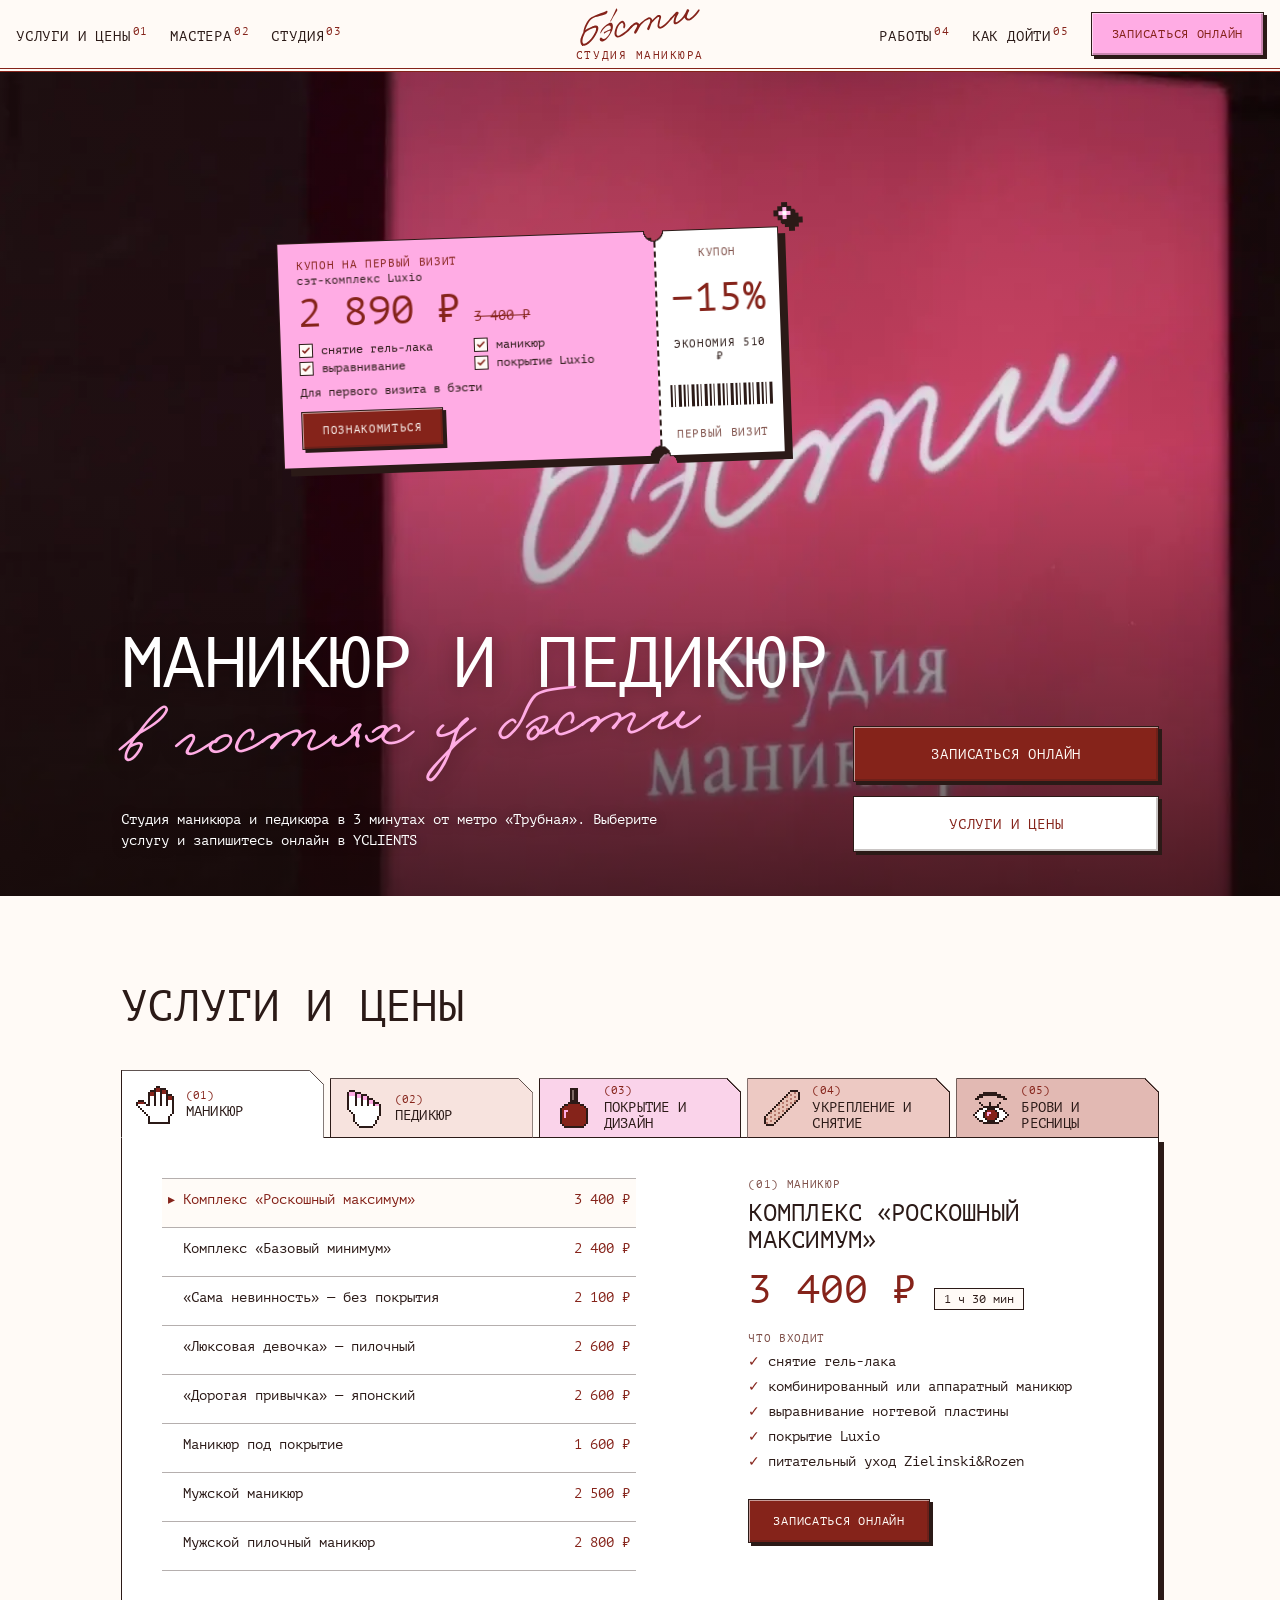
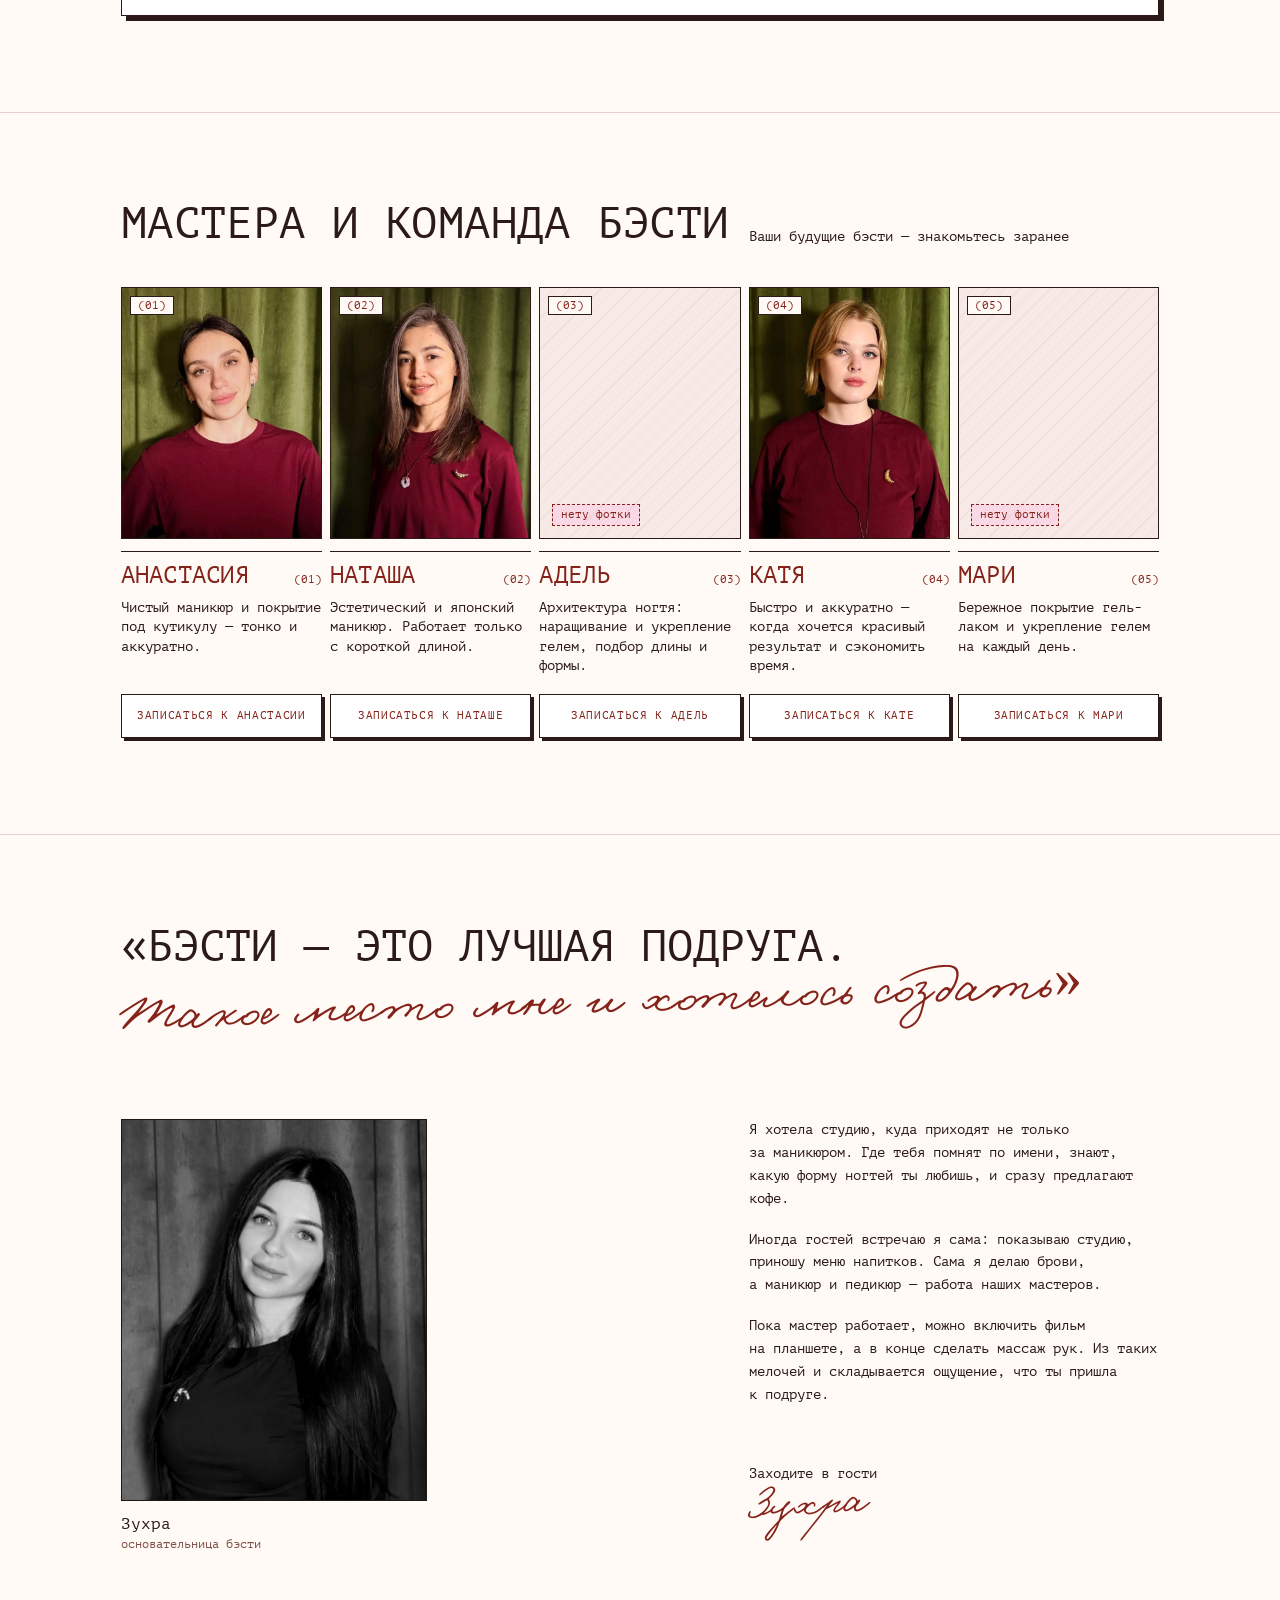
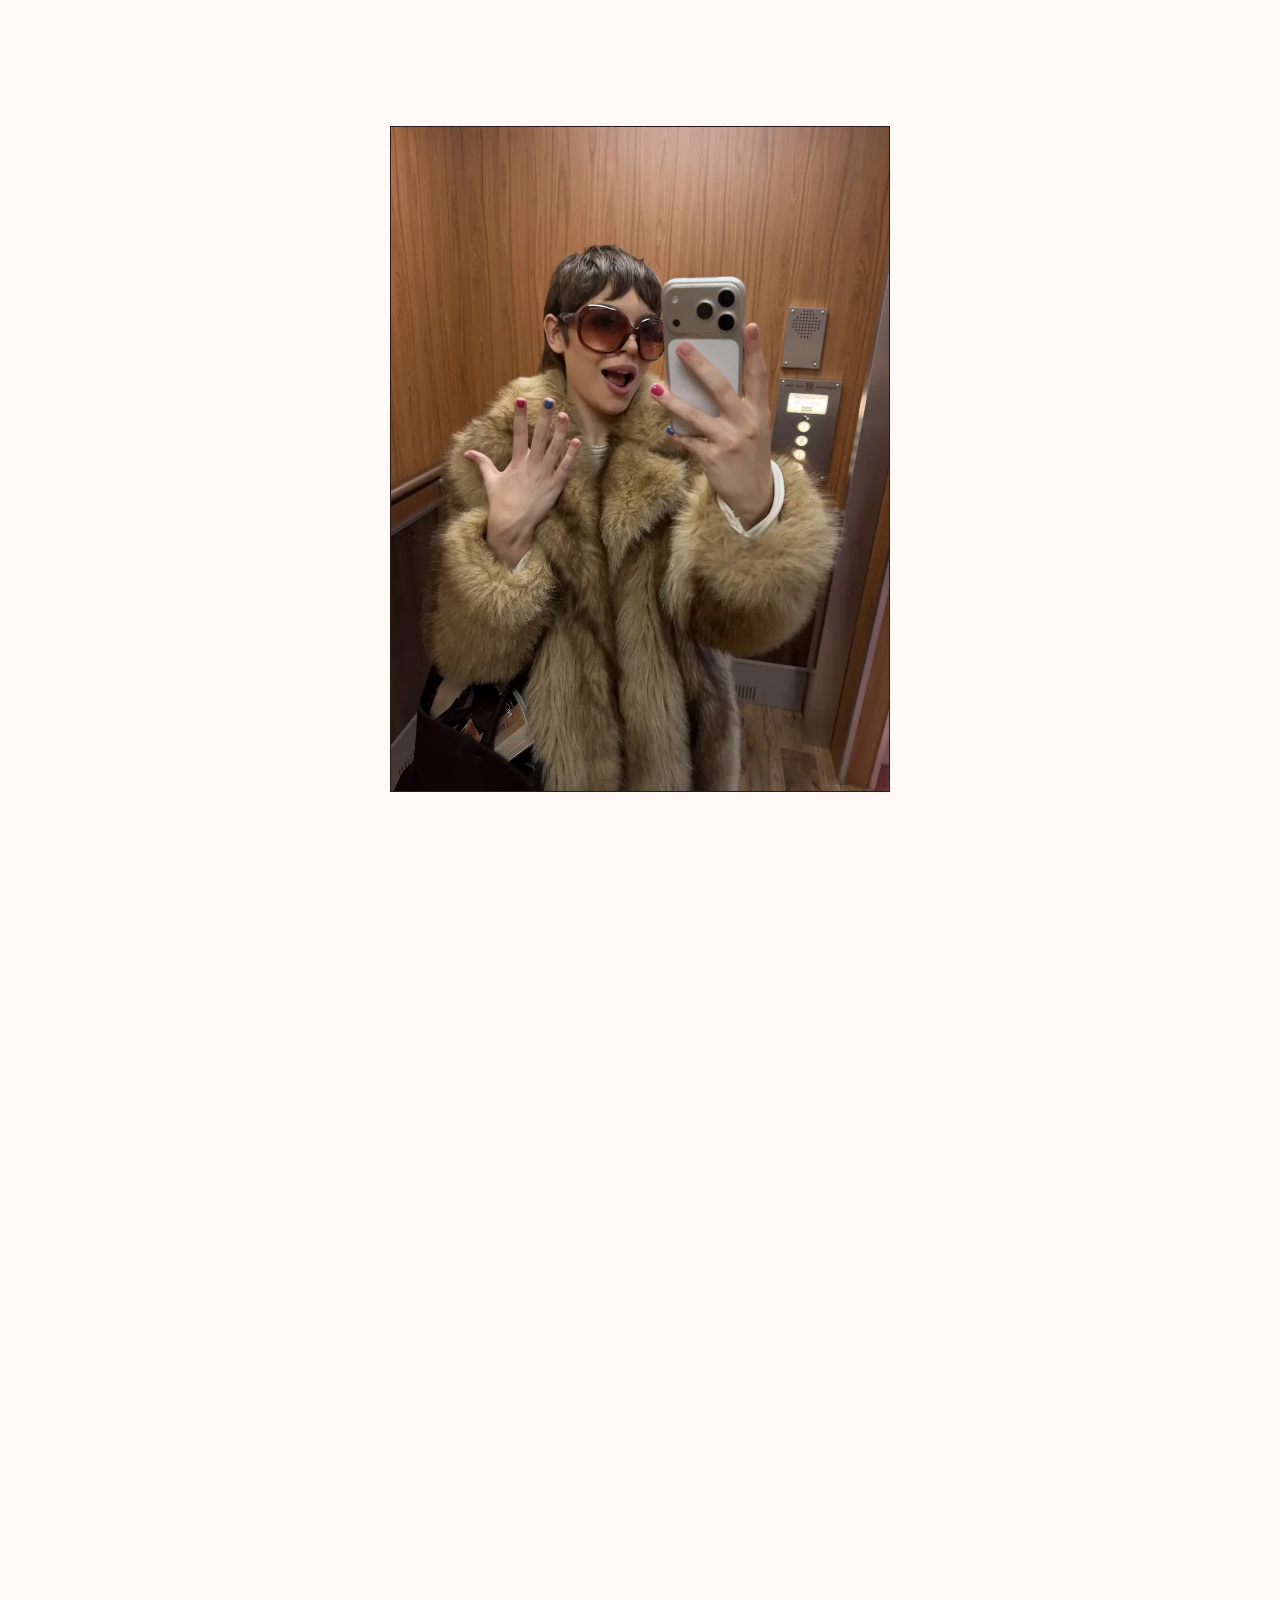
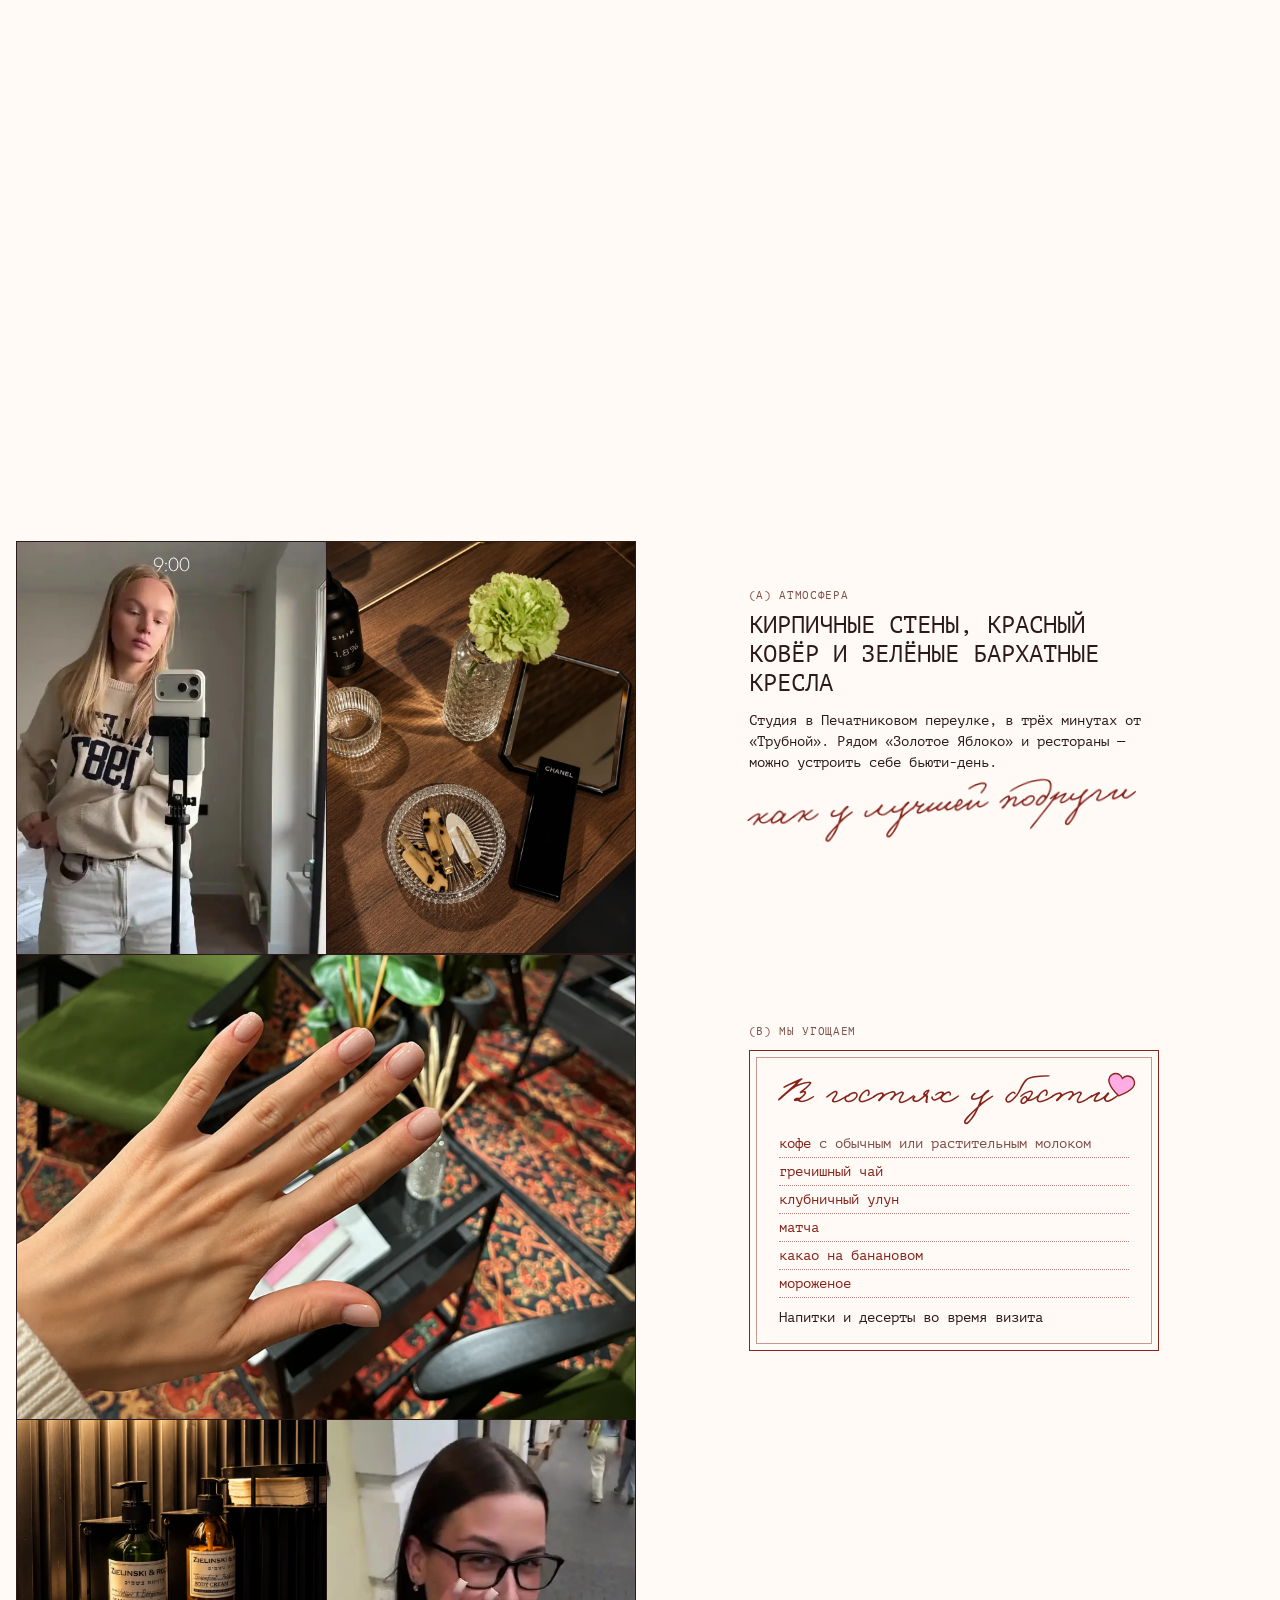
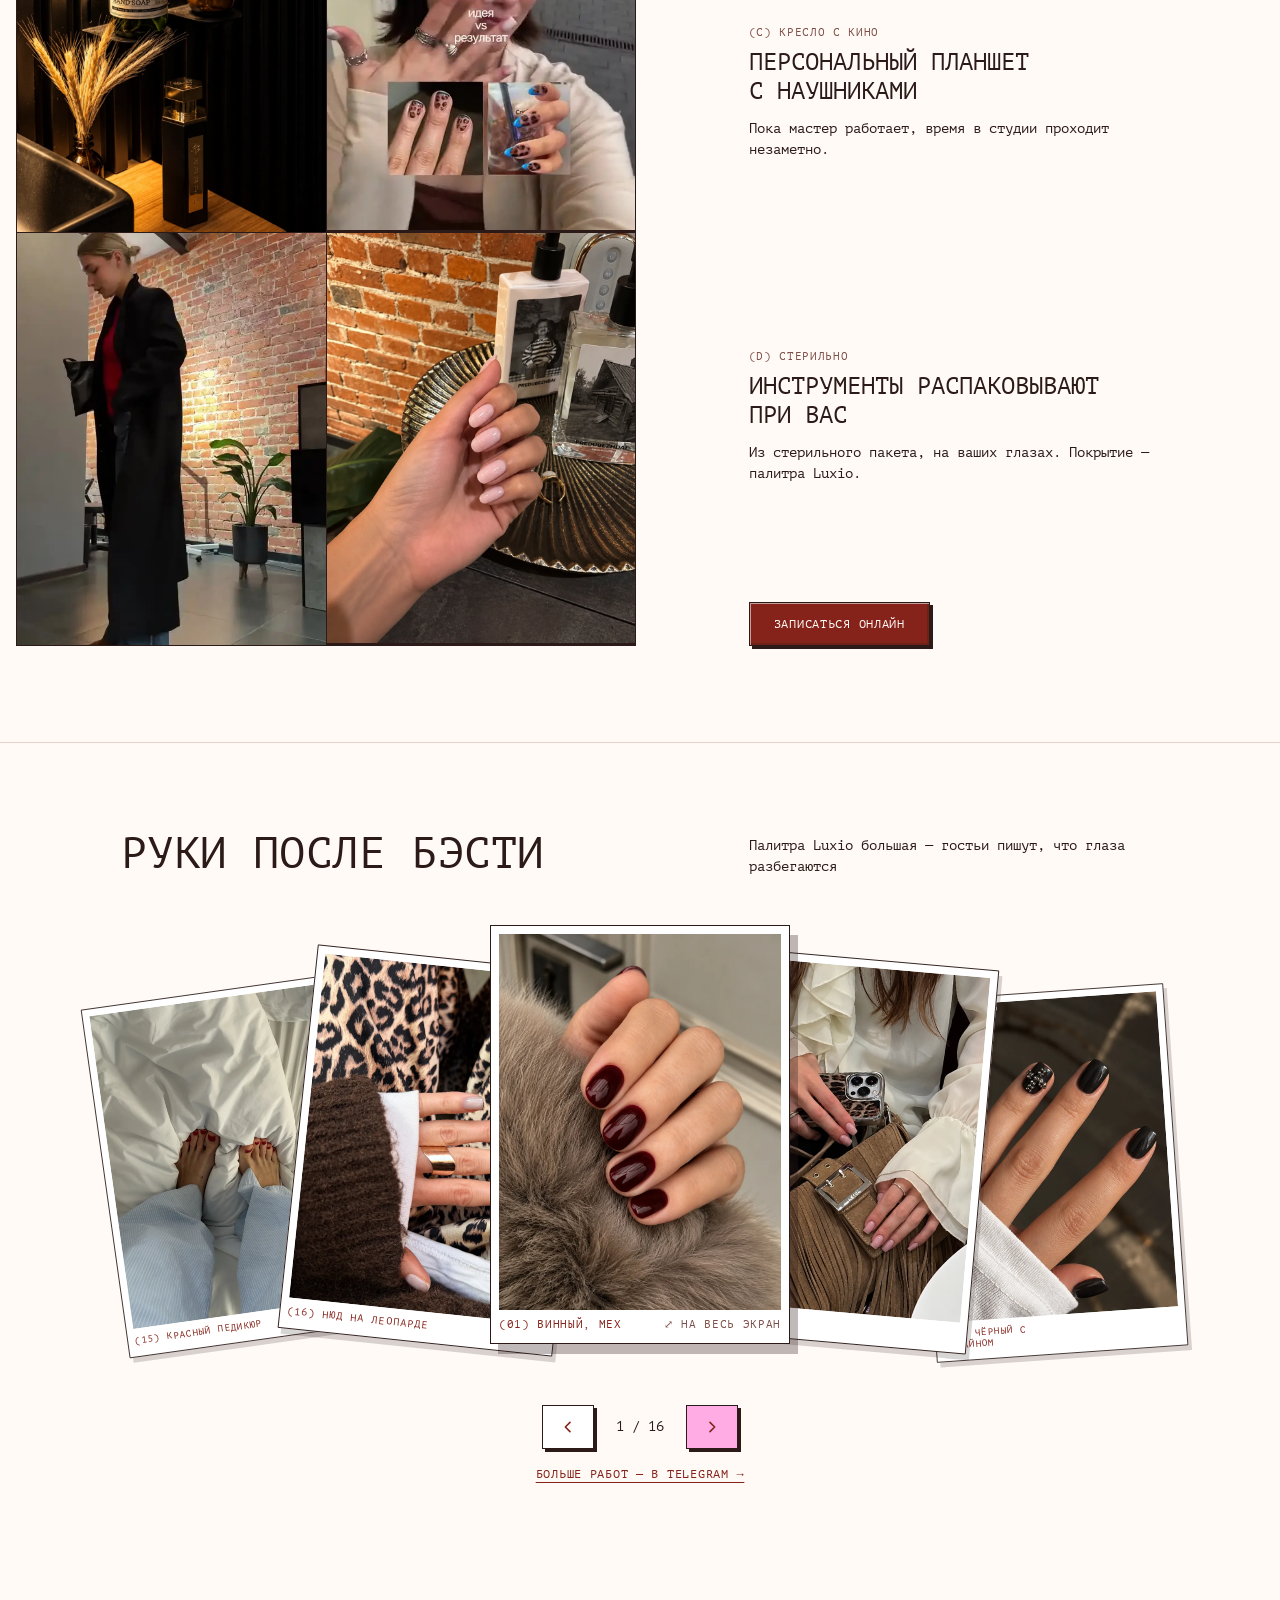
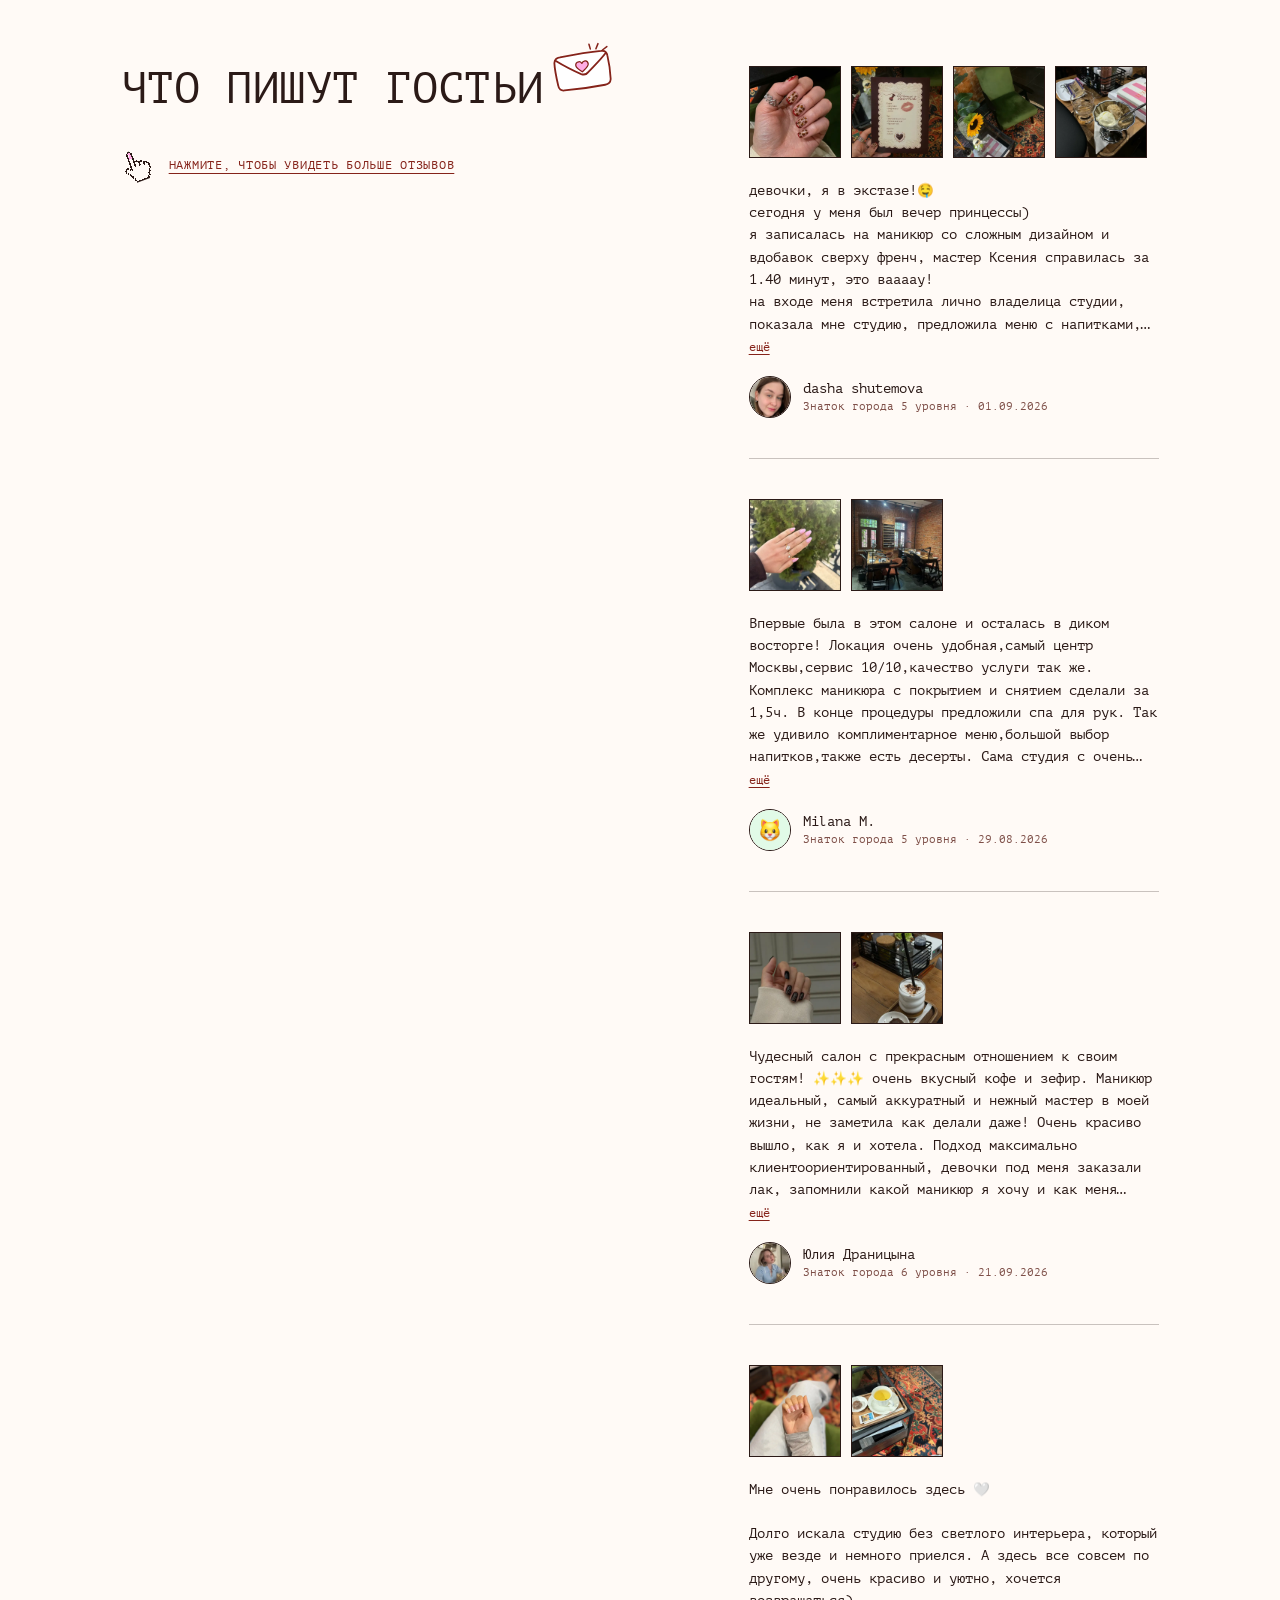
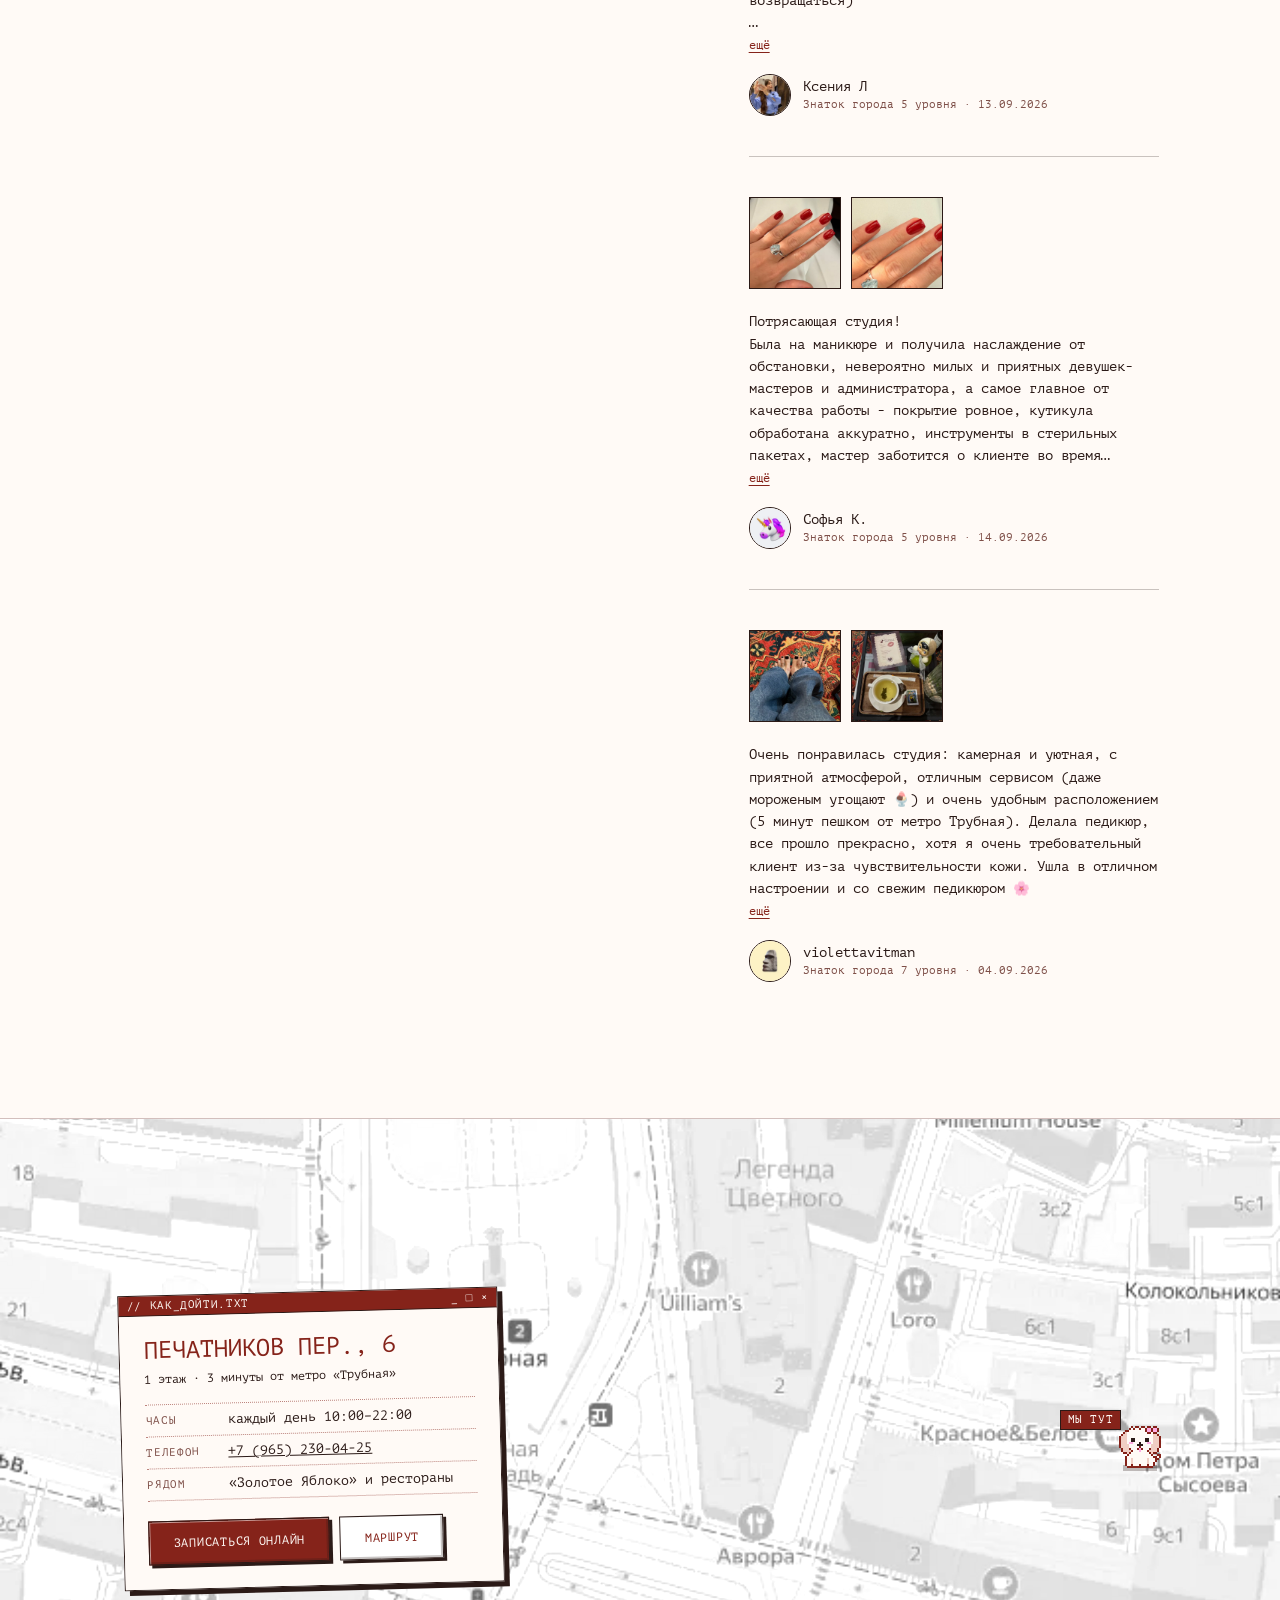
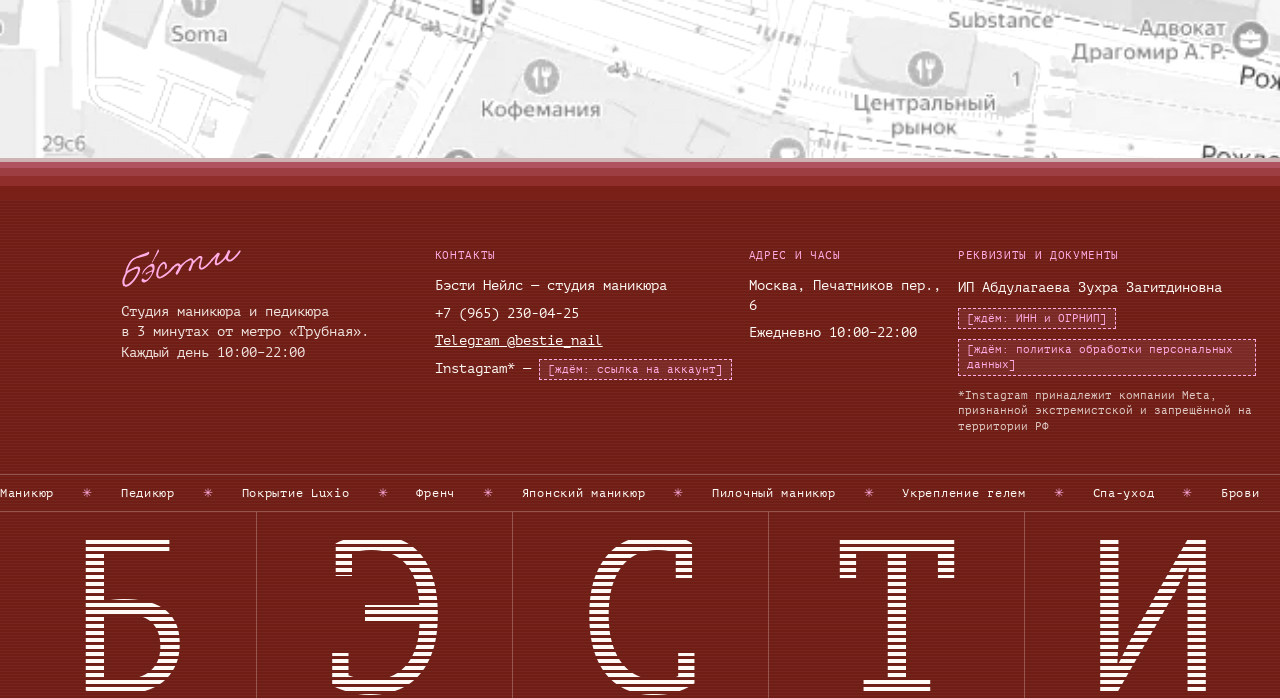
==== commit cbfd680b: "Купон: после закрытия заголовок остаётся на месте (v202611041010)" ====
--- a/index.html
+++ b/index.html
@@ -11,7 +11,7 @@
 <link rel="preload" href="fonts/pt-mono-400-cyrillic.woff2" as="font" type="font/woff2" crossorigin>
 <link rel="preload" as="image" href="assets/video/video-interer-poster.webp" media="(max-width: 900px)" fetchpriority="high">
 <link rel="preload" as="image" href="assets/video/video-interer-shirokoe-poster.webp" media="(min-width: 901px)" fetchpriority="high">
-<link rel="stylesheet" href="css/bundle.css?v=202611041006"> <!-- все стили одним файлом: собирает tools/css_bundle.py из css/*.css -->
+<link rel="stylesheet" href="css/bundle.css?v=202611041010"> <!-- все стили одним файлом: собирает tools/css_bundle.py из css/*.css -->
 </head>
 <body>
 
@@ -274,9 +274,9 @@
   <div class="ft__big" aria-hidden="true"><span><b>Б</b></span><span><b>Э</b></span><span><b>С</b></span><span><b>Т</b></span><span><b>И</b></span></div>
 </footer>
 
-<script src="js/prices.js?v=202611041006" defer></script>
-<script src="js/main.js?v=202611041006" defer></script>
-<script src="js/karta.js?v=202611041006" defer></script>
-<script src="js/variants.js?v=202611041006" defer></script>
+<script src="js/prices.js?v=202611041010" defer></script>
+<script src="js/main.js?v=202611041010" defer></script>
+<script src="js/karta.js?v=202611041010" defer></script>
+<script src="js/variants.js?v=202611041010" defer></script>
 </body>
 </html>
--- a/css/bundle.css
+++ b/css/bundle.css
@@ -331,6 +331,7 @@
 .vid-poster img { display: block; width: 100%; height: 100%; object-fit: cover; }
 .vid-cover { opacity: 0; transition: opacity .6s ease; }
 .vid-cover.is-on { opacity: 1; }
+.cert.is-gone { visibility: hidden; pointer-events: none; animation: none; }
 .top { position: sticky; top: 0; z-index: 50; }
 .hd { position: relative; background: var(--cream); }
 .brand { display: inline-flex; flex-direction: column; align-items: center; flex: none; color: var(--bordo); text-decoration: none; }
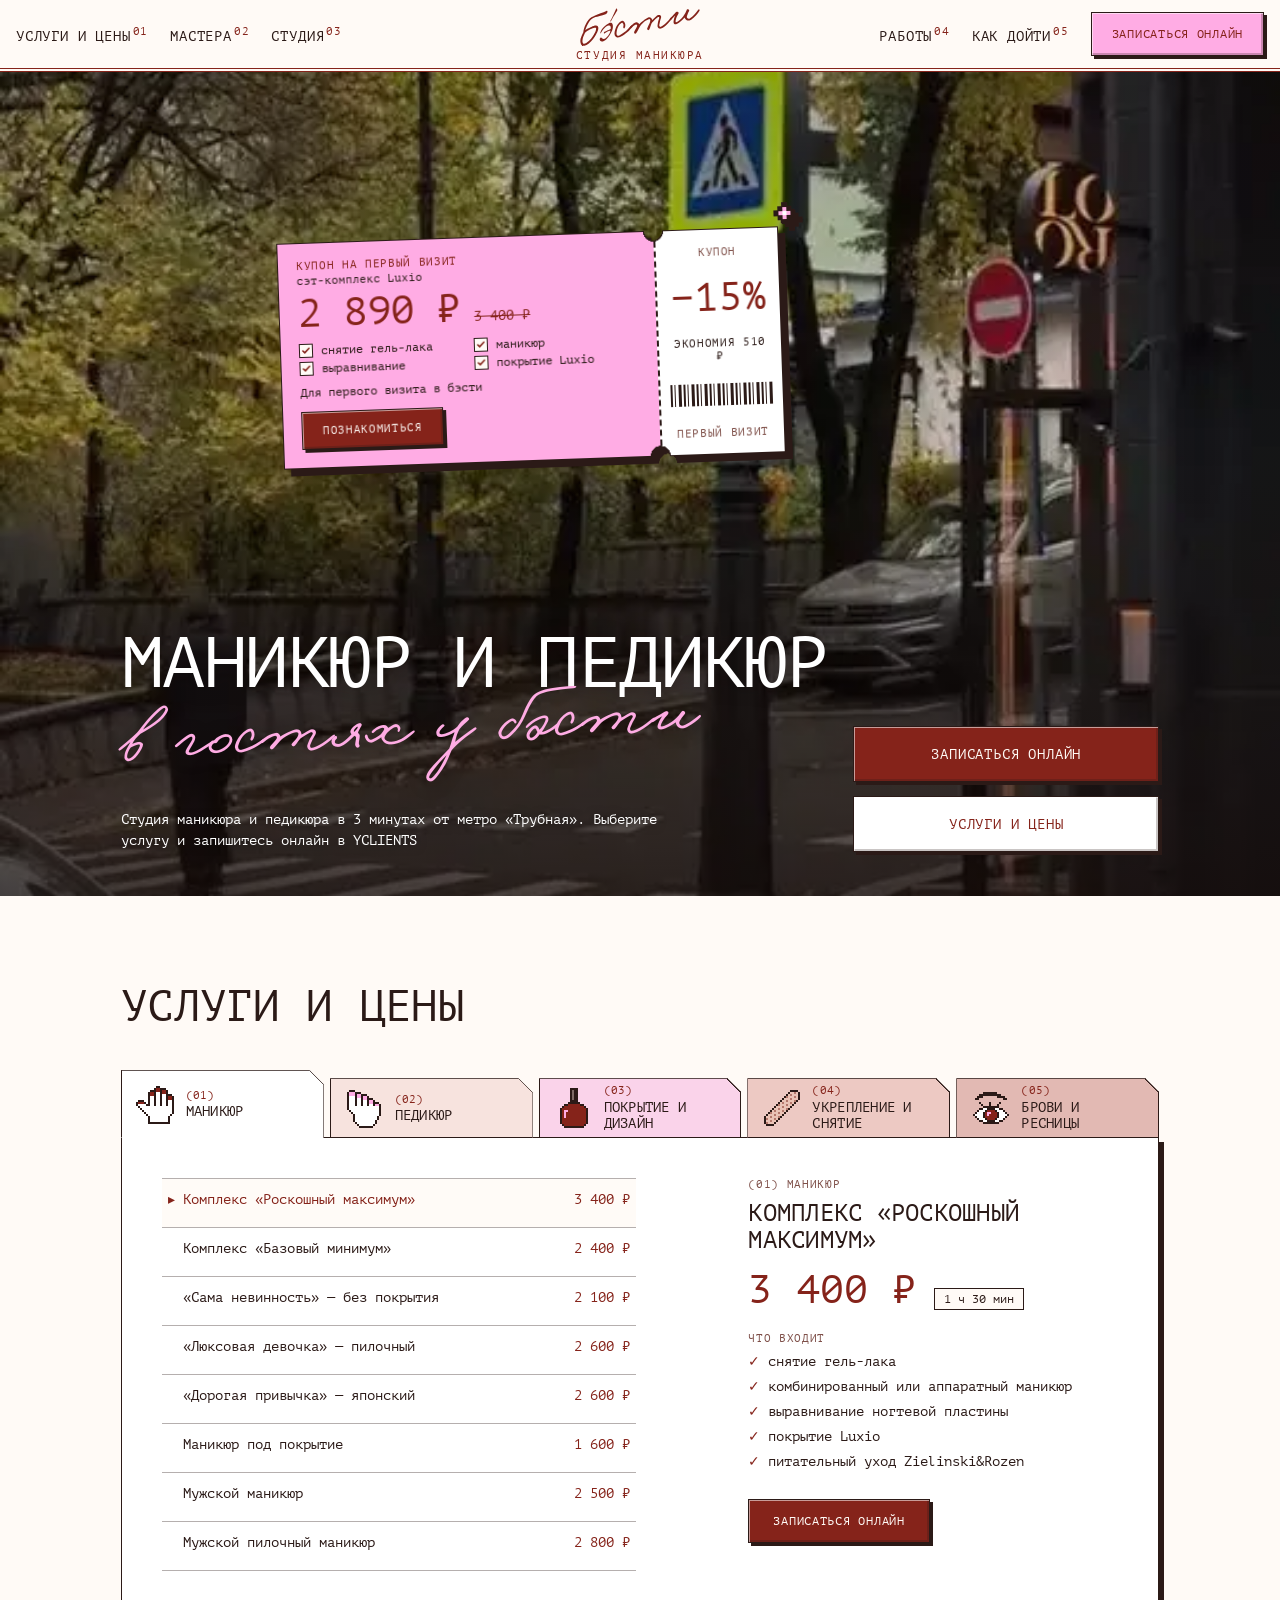
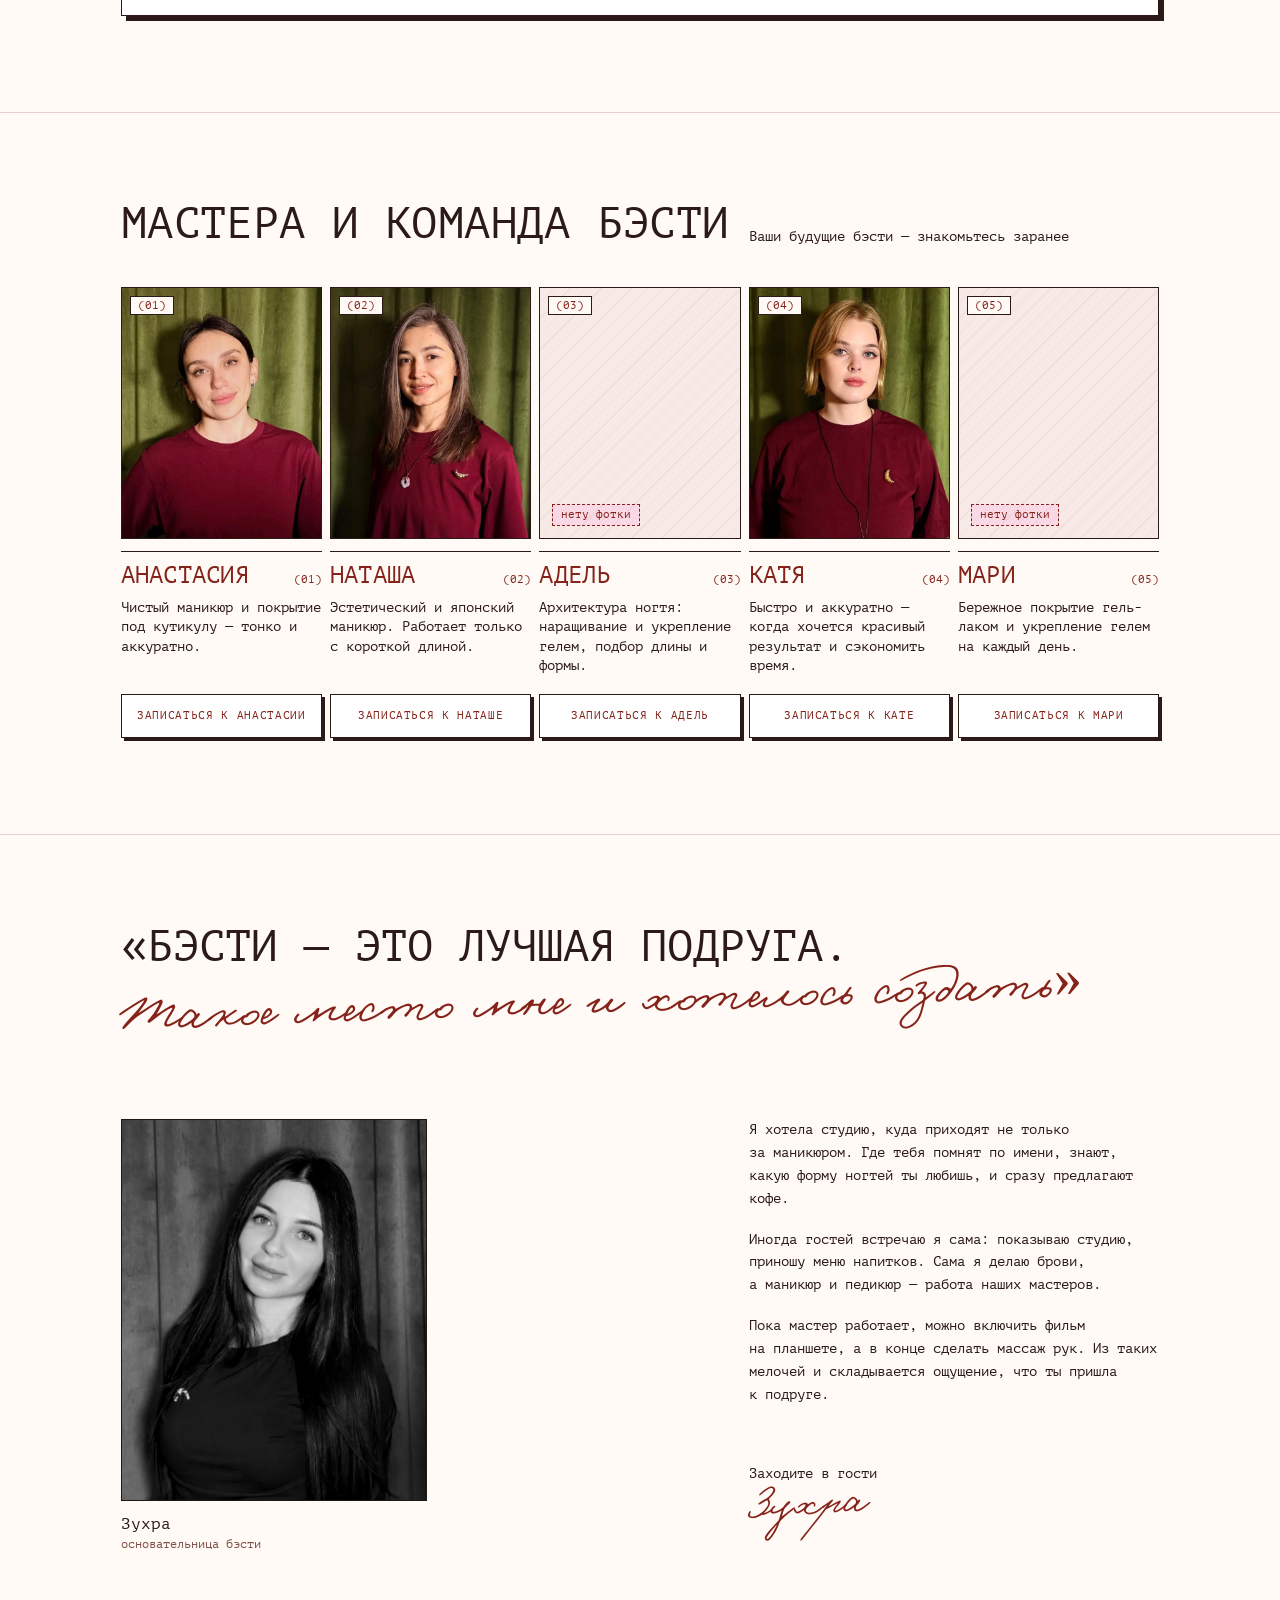
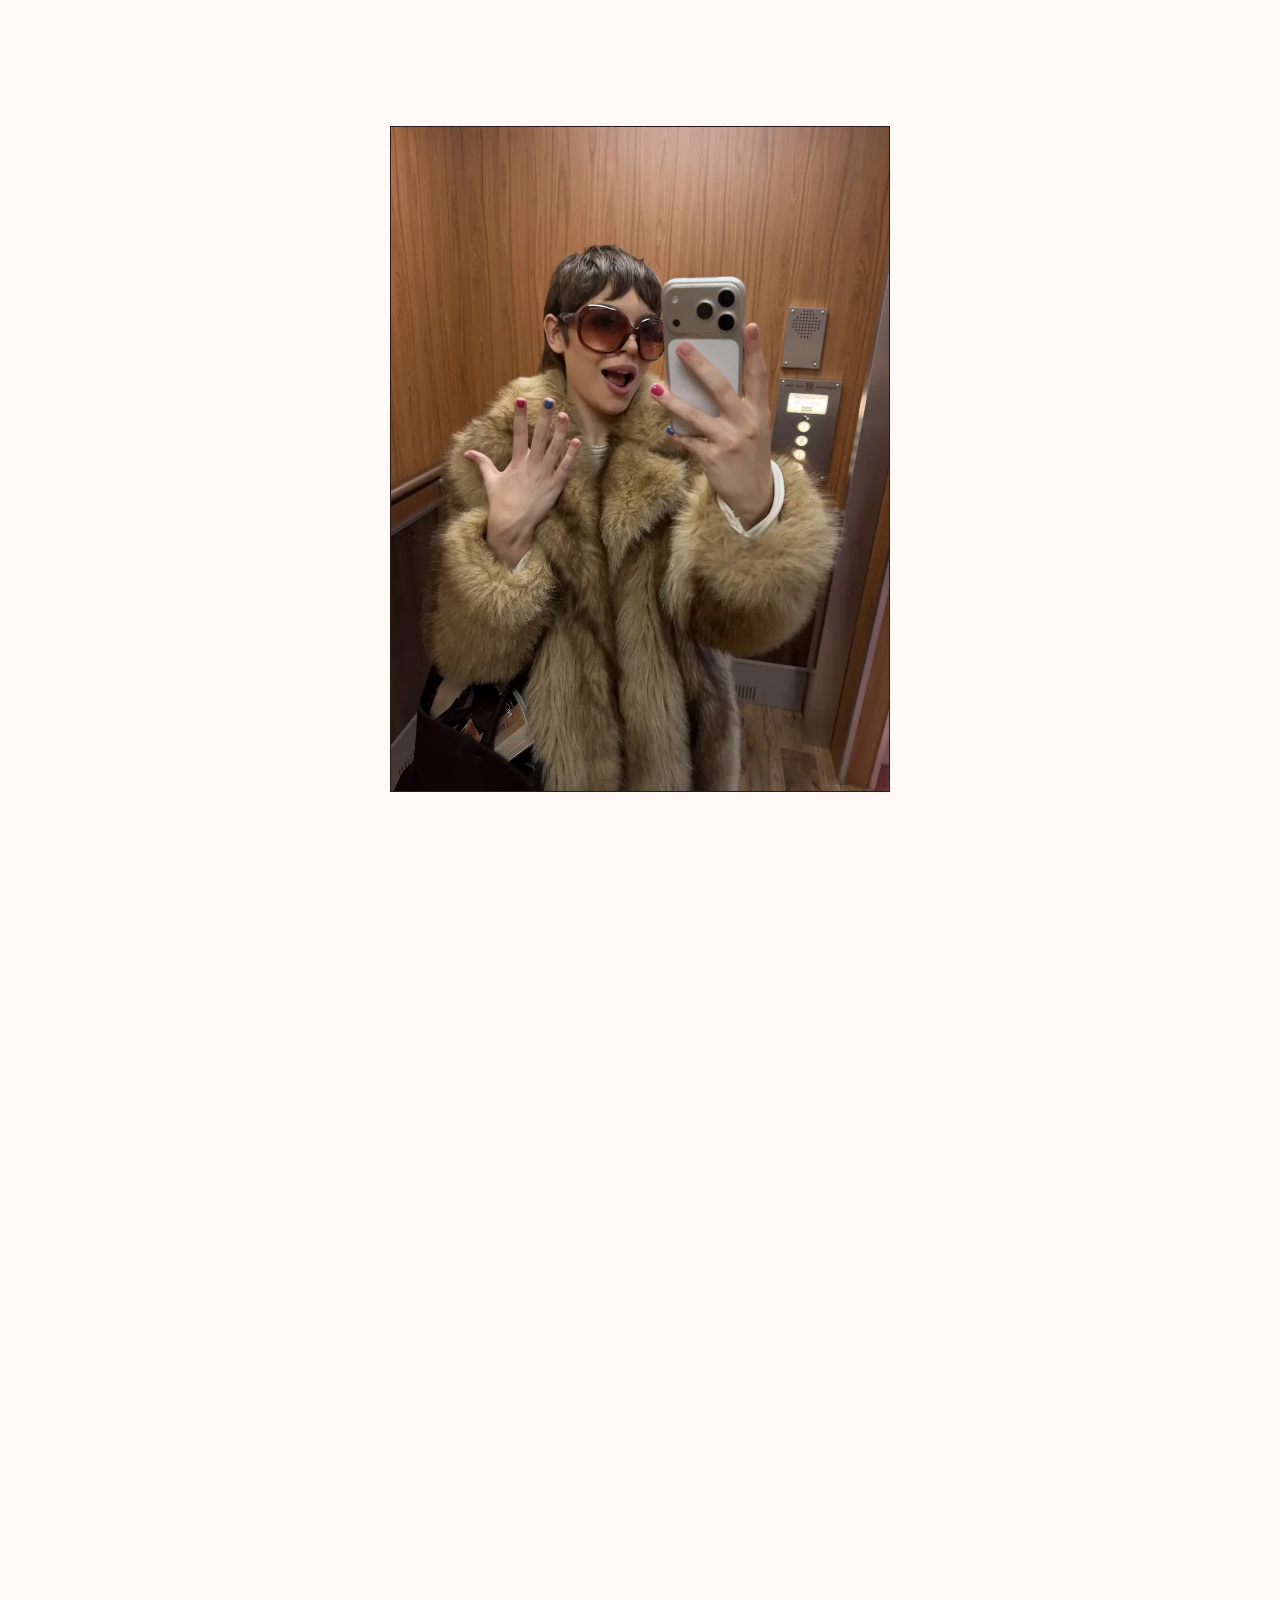
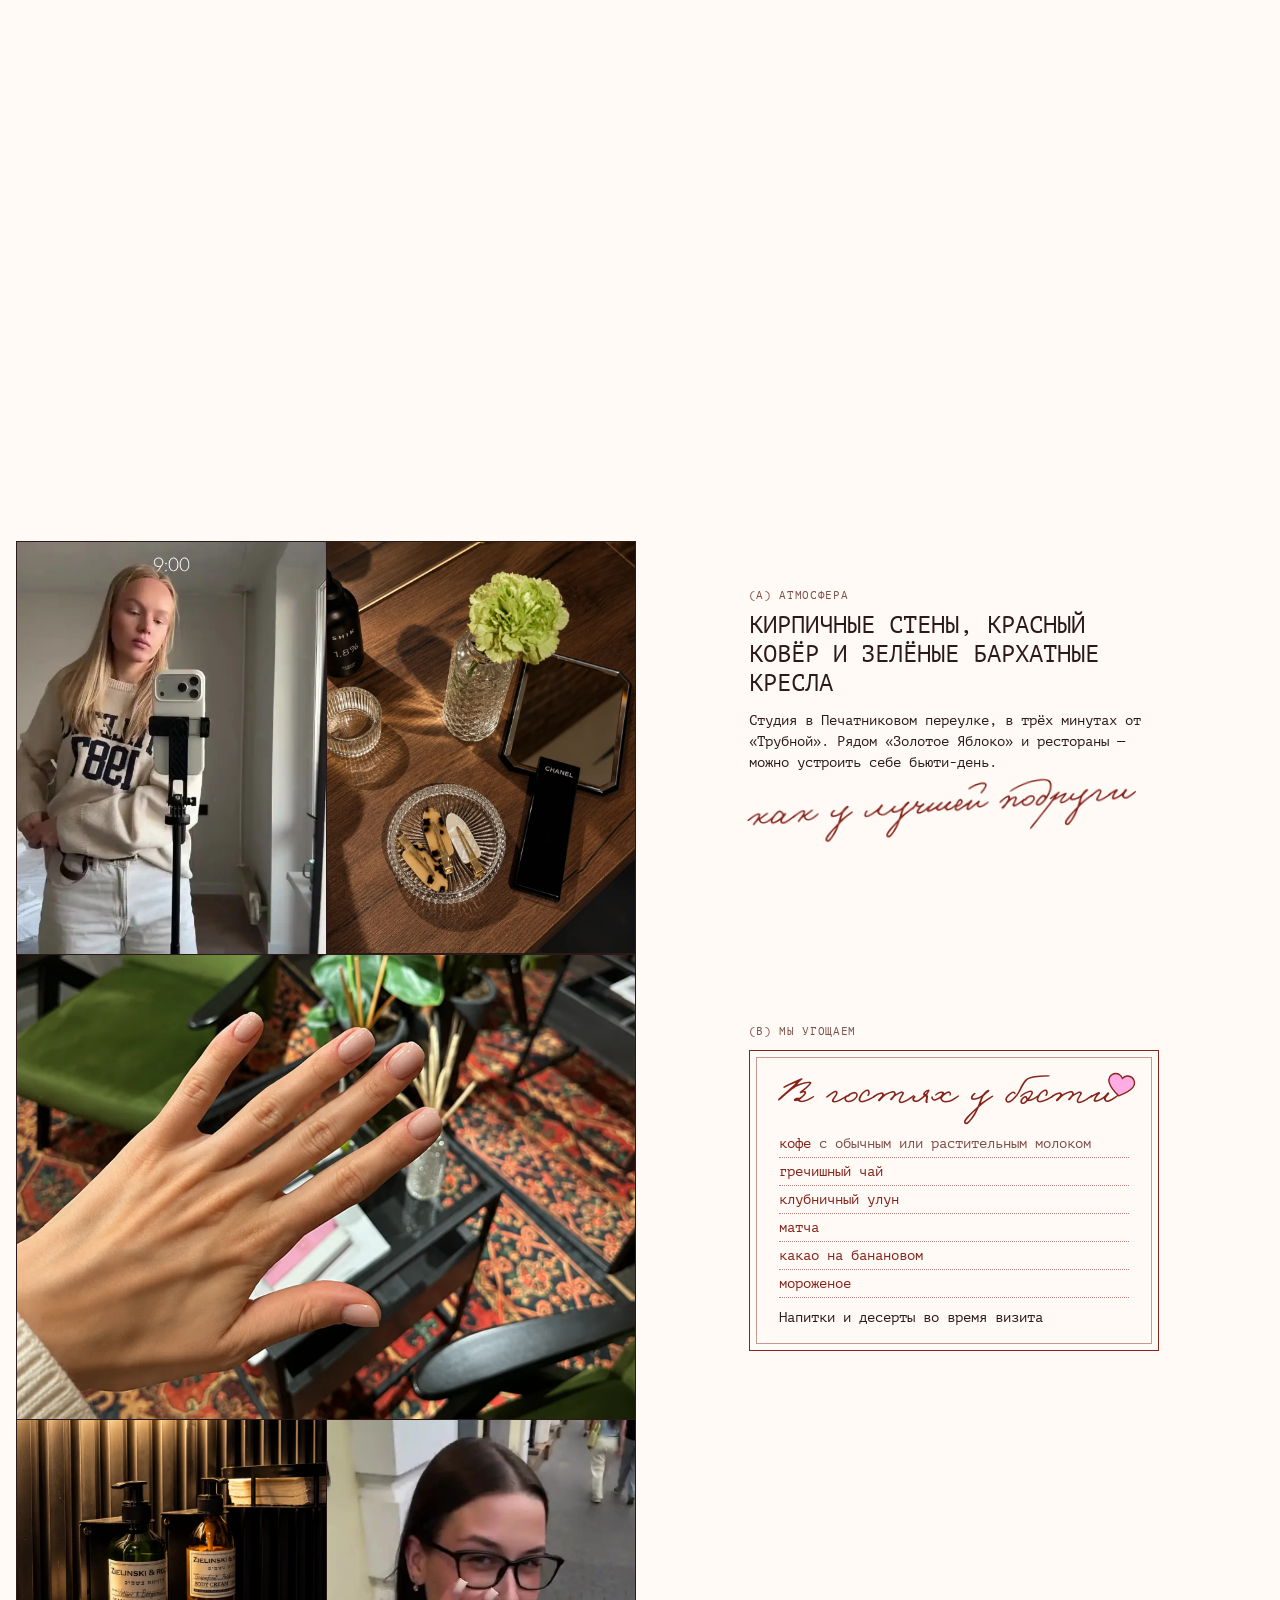
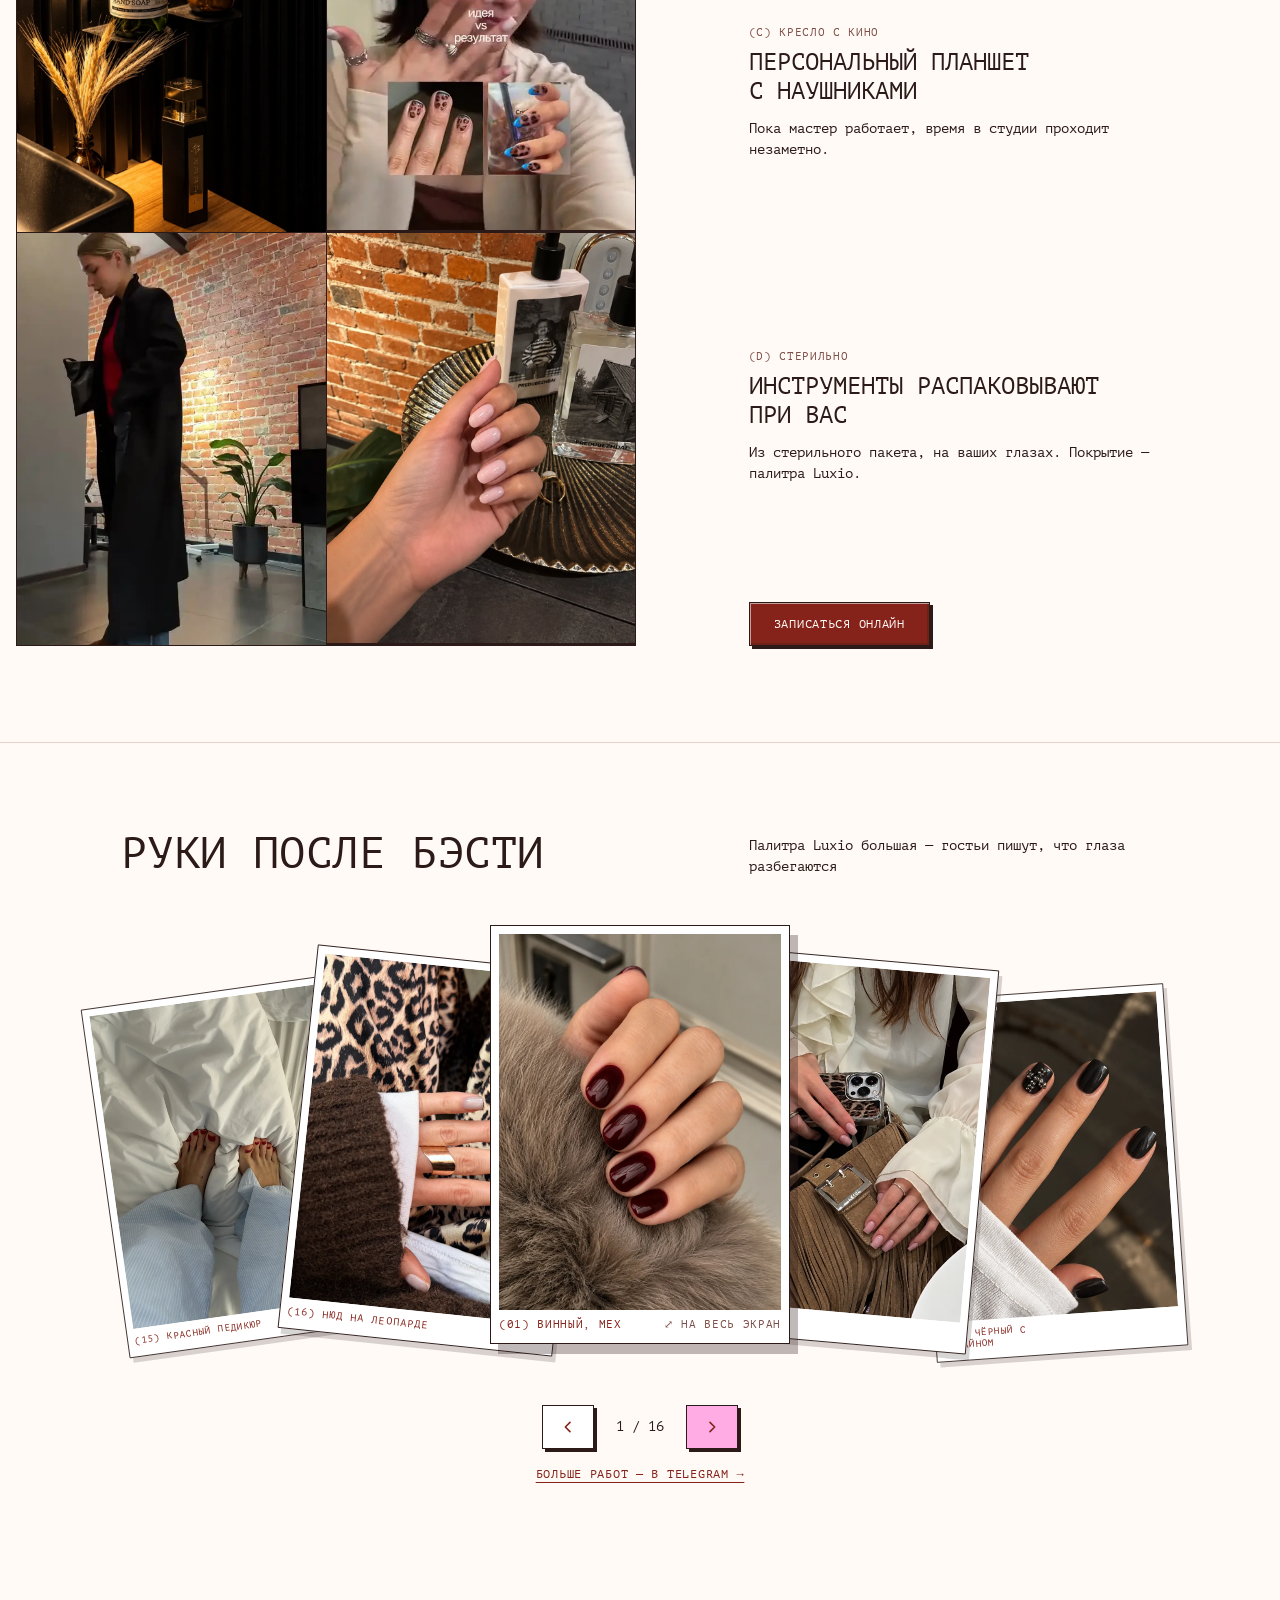
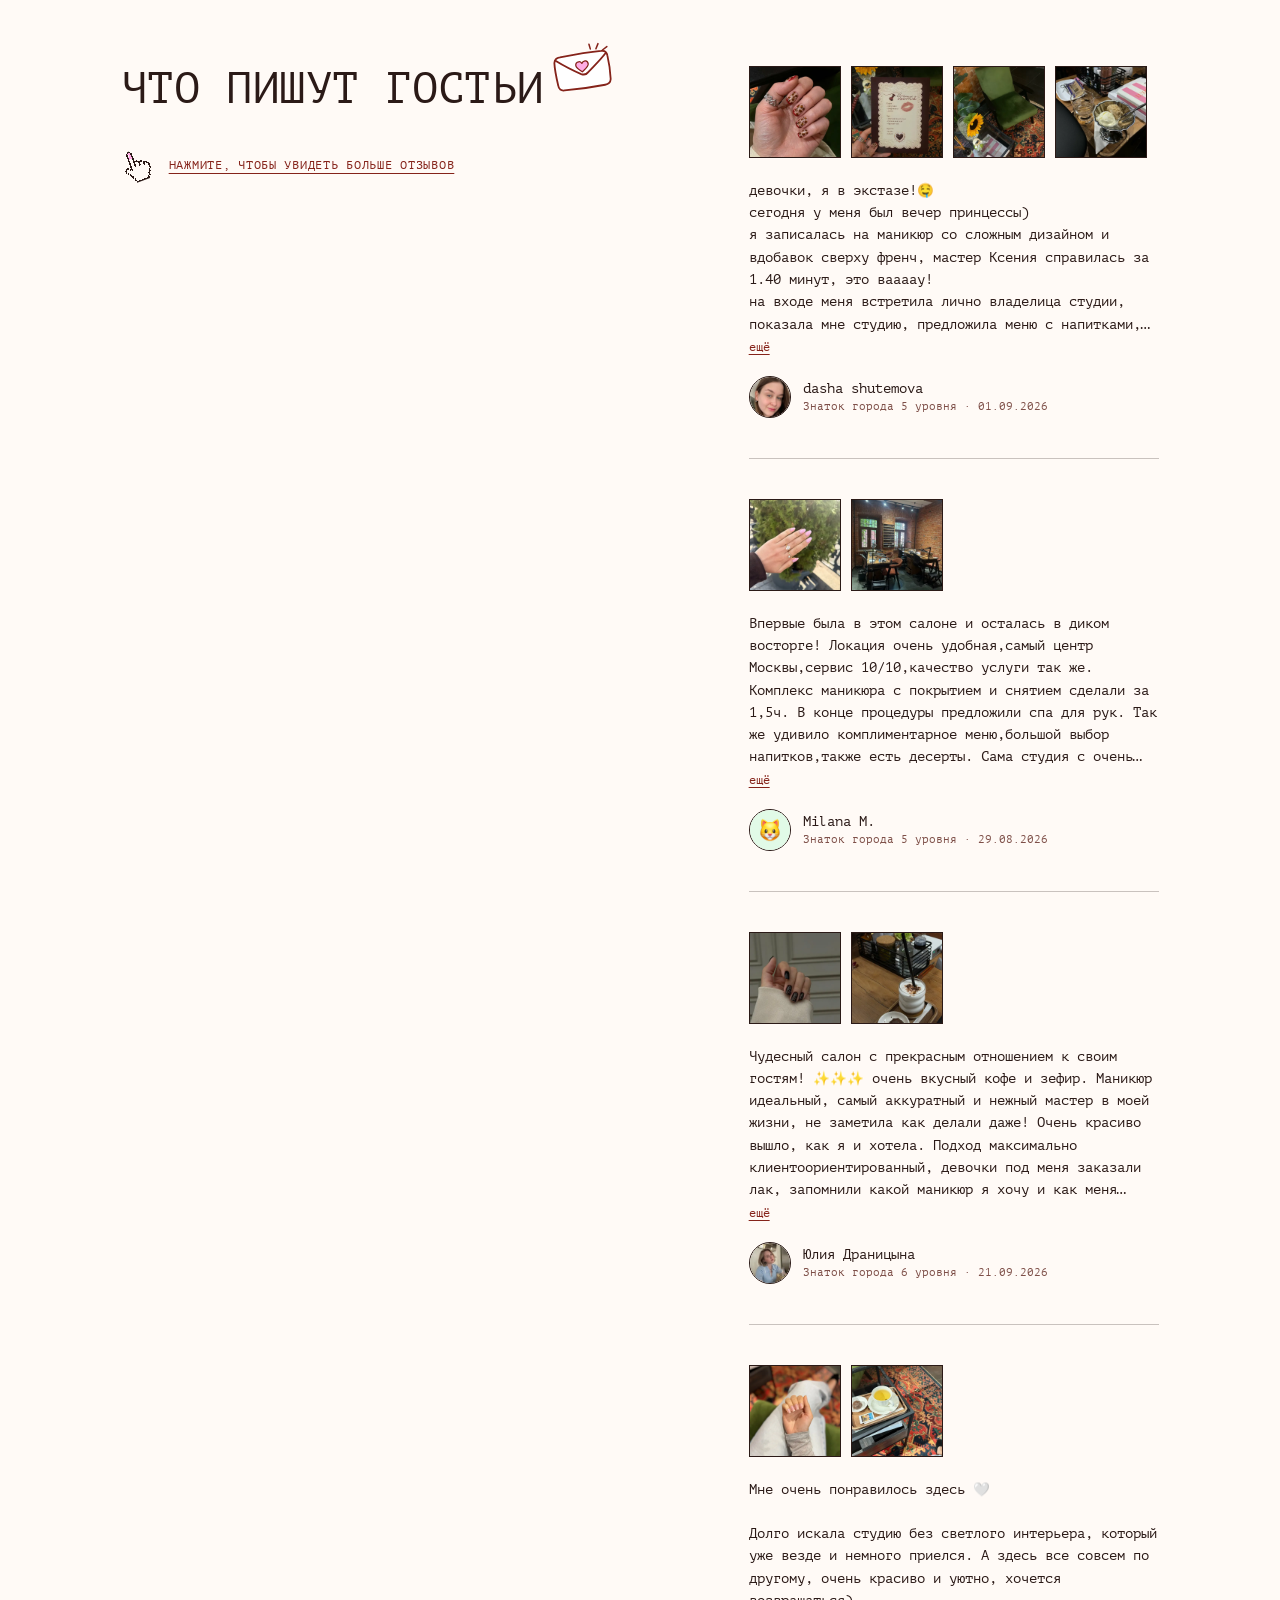
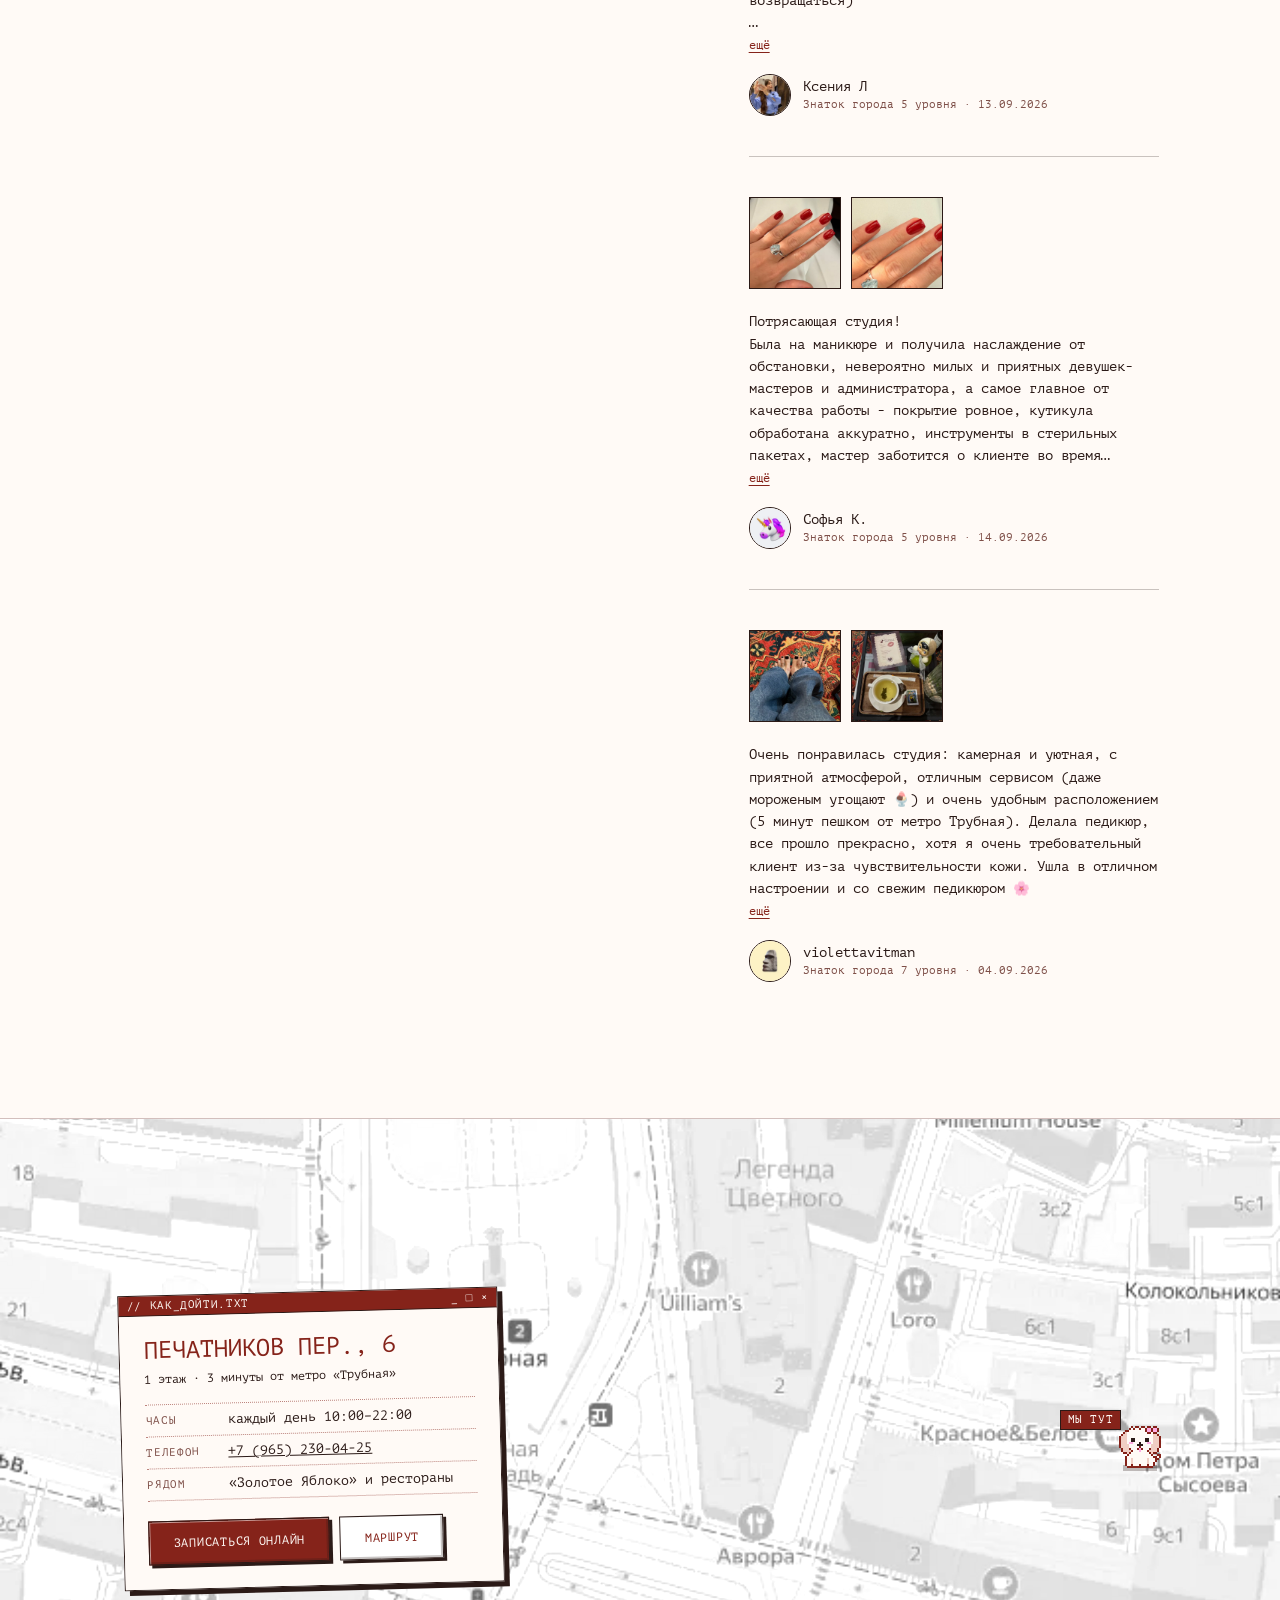
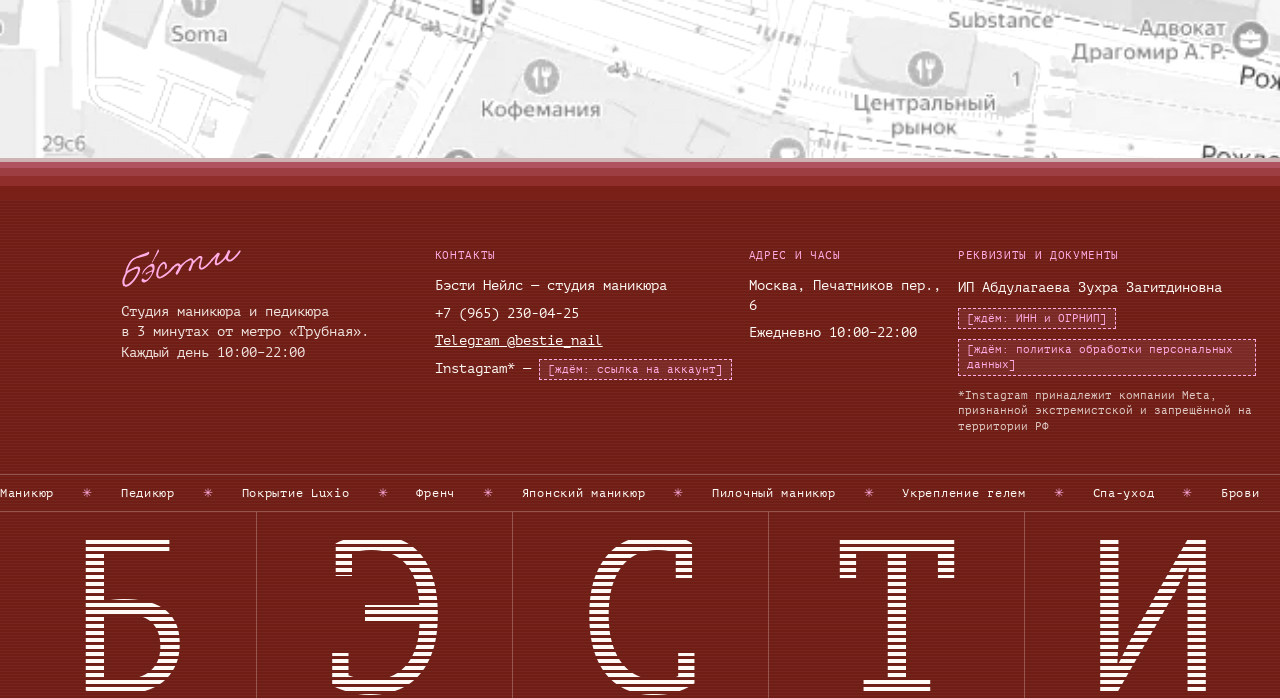
==== commit 3bc2a745: "Телефон: слова «В гостях у бэсти» до прокрутки полностью за экраном (v202611041012)" ====
--- a/index.html
+++ b/index.html
@@ -11,7 +11,7 @@
 <link rel="preload" href="fonts/pt-mono-400-cyrillic.woff2" as="font" type="font/woff2" crossorigin>
 <link rel="preload" as="image" href="assets/video/video-interer-poster.webp" media="(max-width: 900px)" fetchpriority="high">
 <link rel="preload" as="image" href="assets/video/video-interer-shirokoe-poster.webp" media="(min-width: 901px)" fetchpriority="high">
-<link rel="stylesheet" href="css/bundle.css?v=202611041010"> <!-- все стили одним файлом: собирает tools/css_bundle.py из css/*.css -->
+<link rel="stylesheet" href="css/bundle.css?v=202611041012"> <!-- все стили одним файлом: собирает tools/css_bundle.py из css/*.css -->
 </head>
 <body>
 
@@ -274,9 +274,9 @@
   <div class="ft__big" aria-hidden="true"><span><b>Б</b></span><span><b>Э</b></span><span><b>С</b></span><span><b>Т</b></span><span><b>И</b></span></div>
 </footer>
 
-<script src="js/prices.js?v=202611041010" defer></script>
-<script src="js/main.js?v=202611041010" defer></script>
-<script src="js/karta.js?v=202611041010" defer></script>
-<script src="js/variants.js?v=202611041010" defer></script>
+<script src="js/prices.js?v=202611041012" defer></script>
+<script src="js/main.js?v=202611041012" defer></script>
+<script src="js/karta.js?v=202611041012" defer></script>
+<script src="js/variants.js?v=202611041012" defer></script>
 </body>
 </html>
--- a/css/bundle.css
+++ b/css/bundle.css
@@ -457,6 +457,8 @@
 .gintro__stick { top: 64px; height: calc(100vh - 64px); }
 .gintro__img { width: 82vw; height: auto; aspect-ratio: 3 / 4; }
 .gintro__l { left: 0; right: 0; top: 26%; text-align: center; font-size: 52px; -webkit-text-stroke-width: 2.5px; }
+.gintro__l { transform: translateX(calc((1 - var(--p)) * -110vw)); }
+.gintro__r { transform: translateX(calc((1 - var(--p)) * 110vw)) rotate(-4deg); }
 .gintro__r { left: 0; right: 0; top: 62%; text-align: center; font-size: 70px; padding: 0 12px; -webkit-text-stroke-width: 3px; }
 .ga { grid-template-columns: 1fr; row-gap: 0; }
 .ga__m { grid-template-columns: 1fr; }
